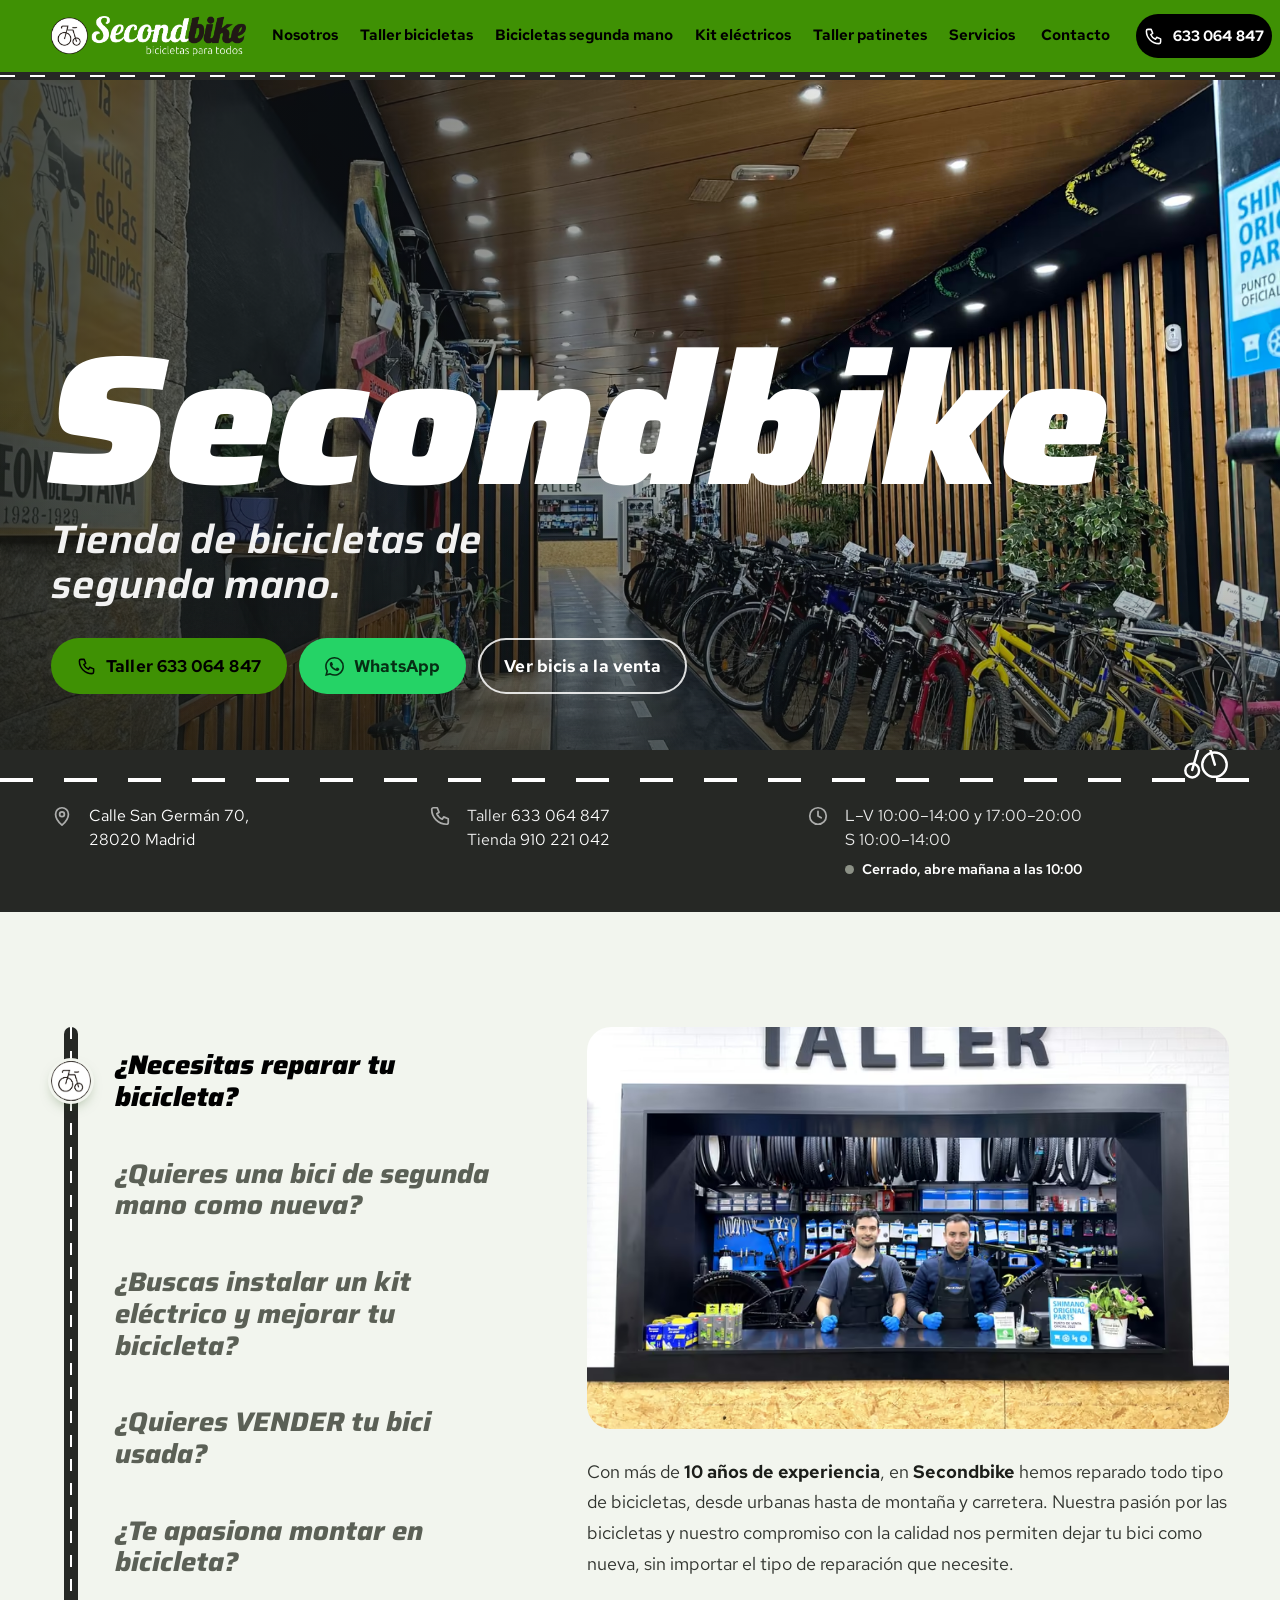
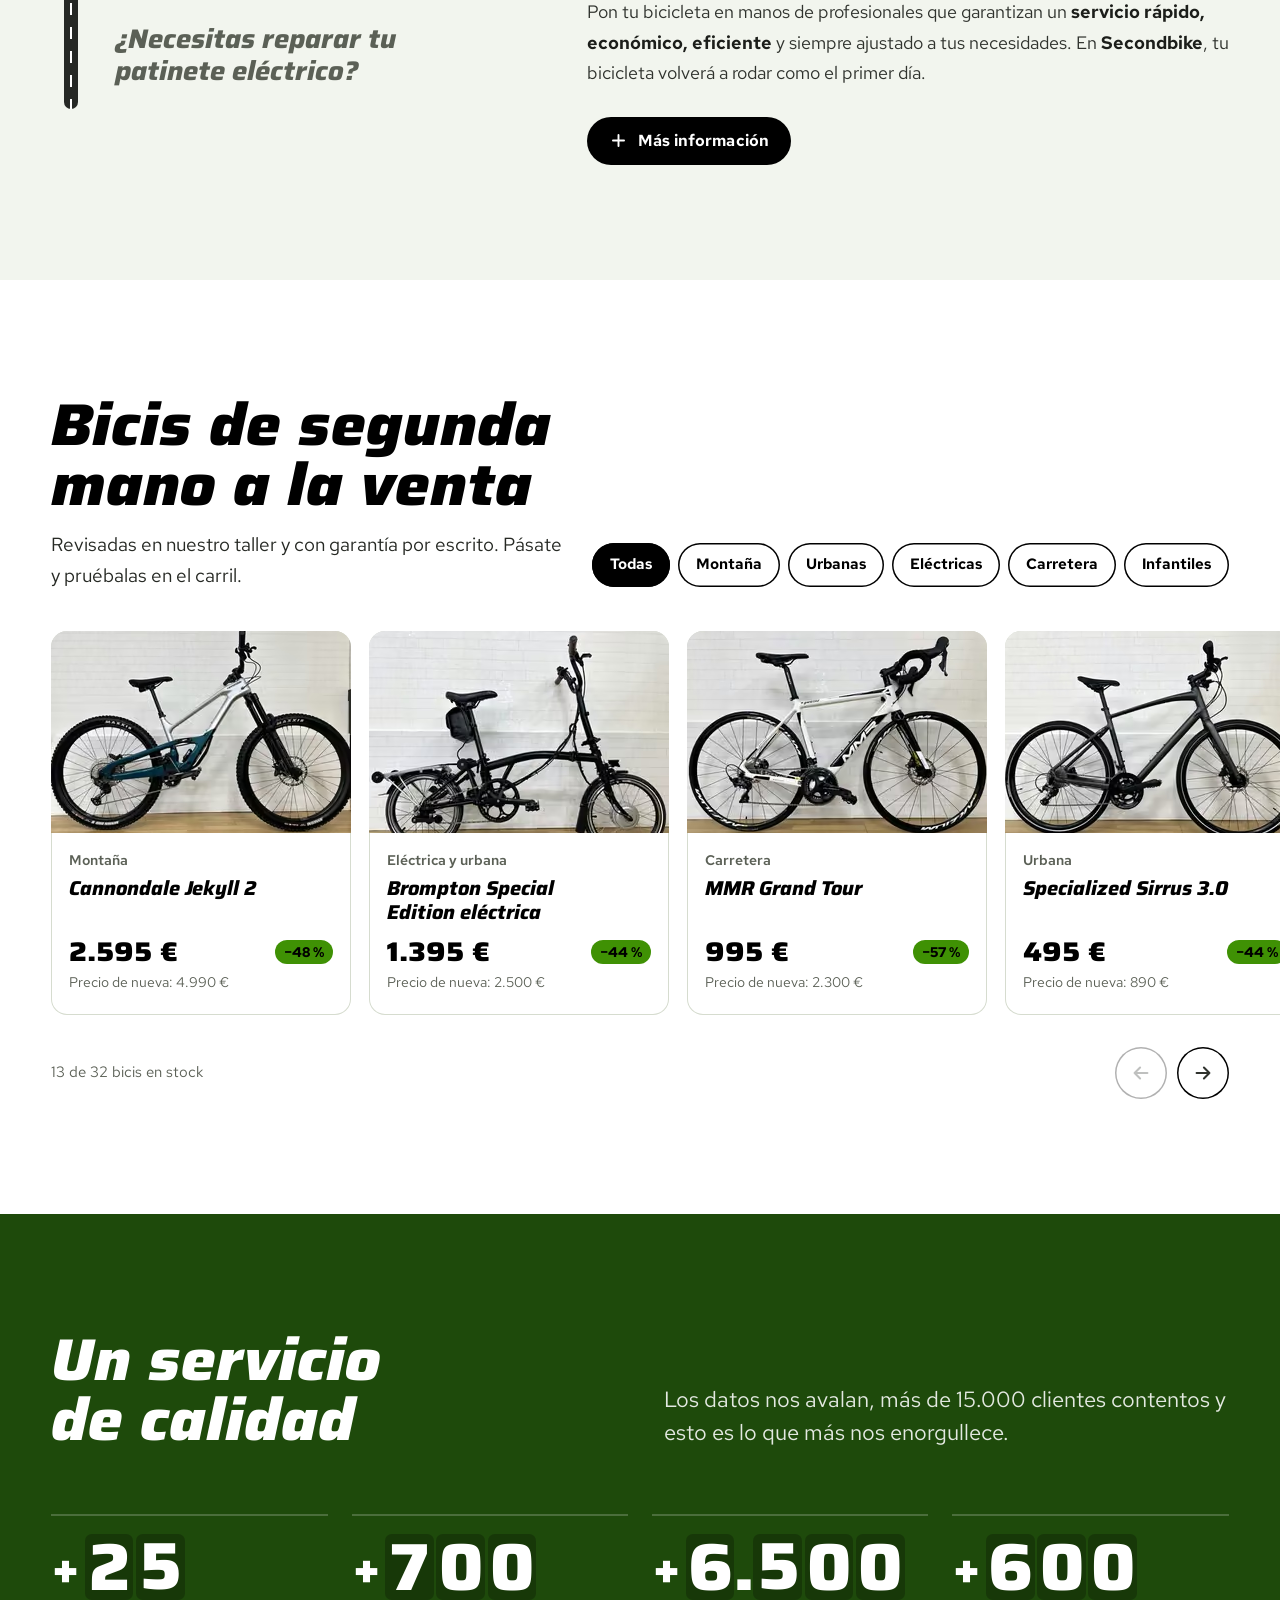
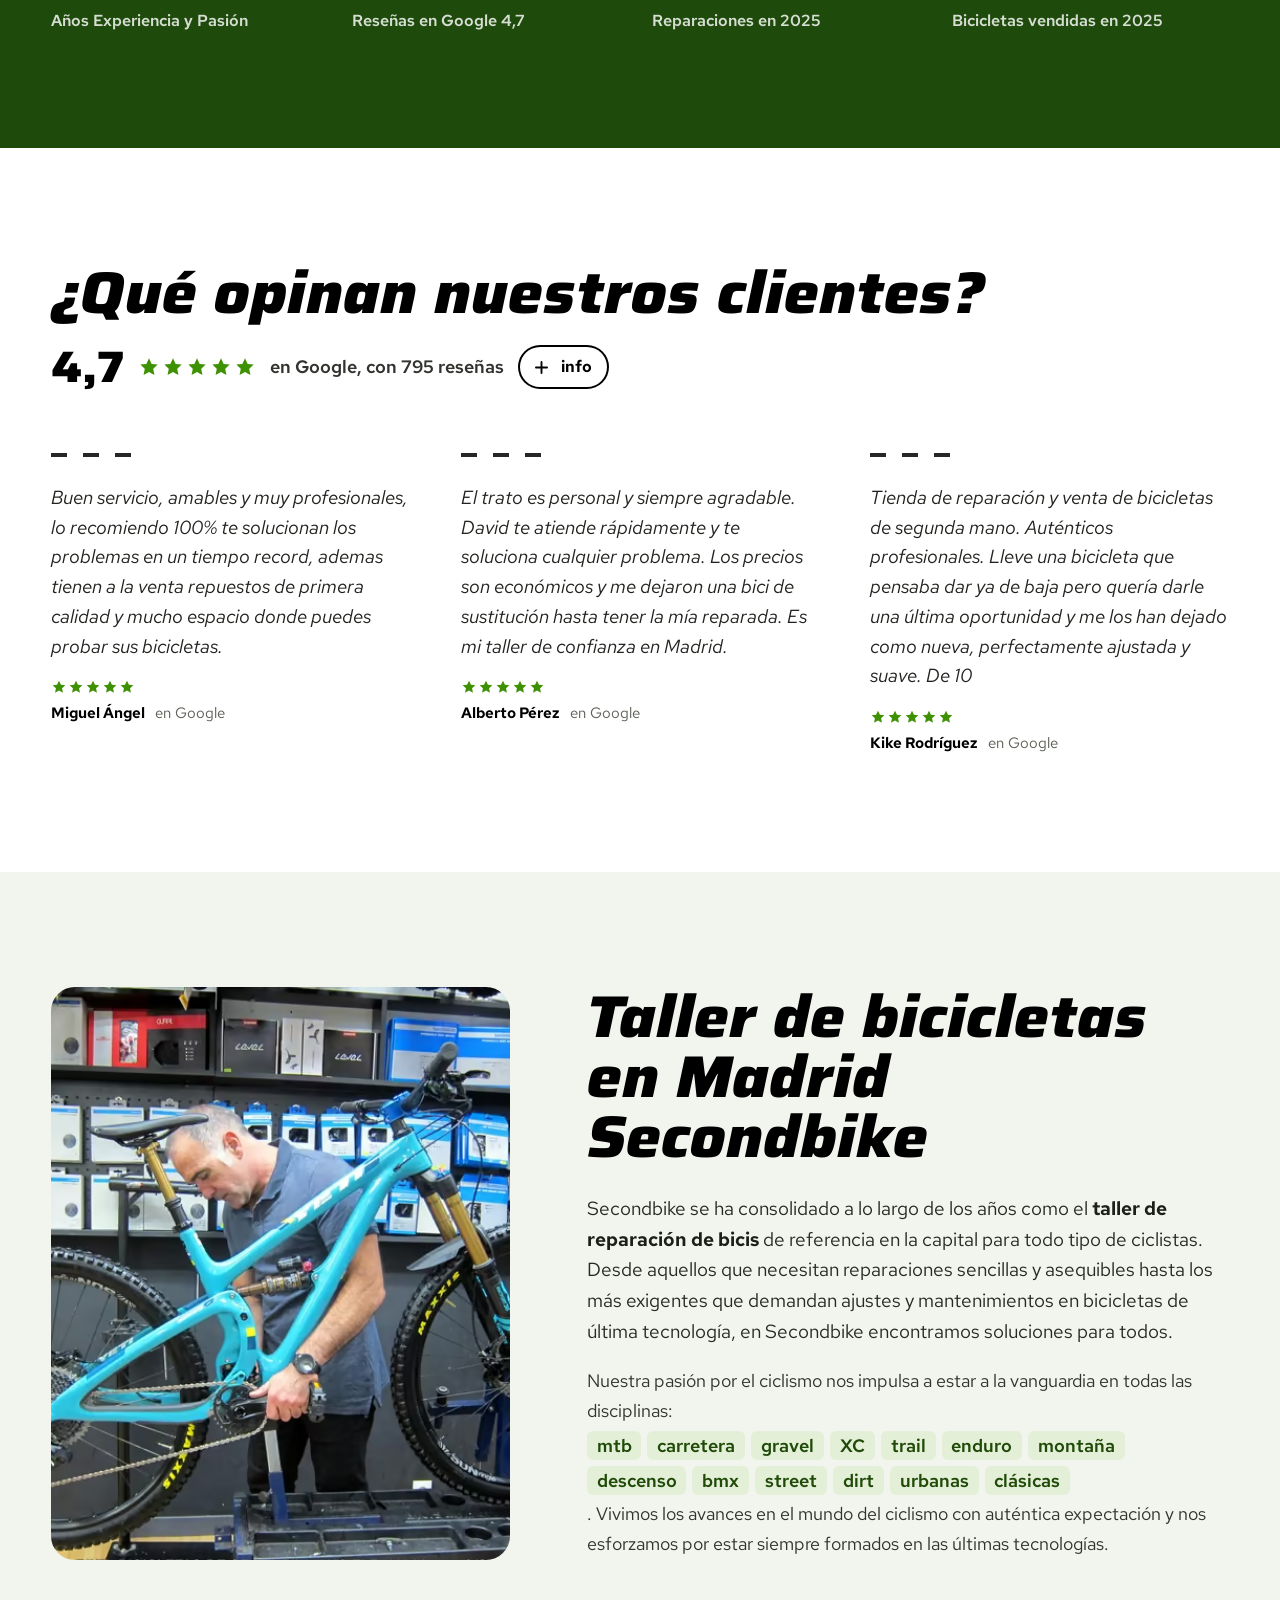
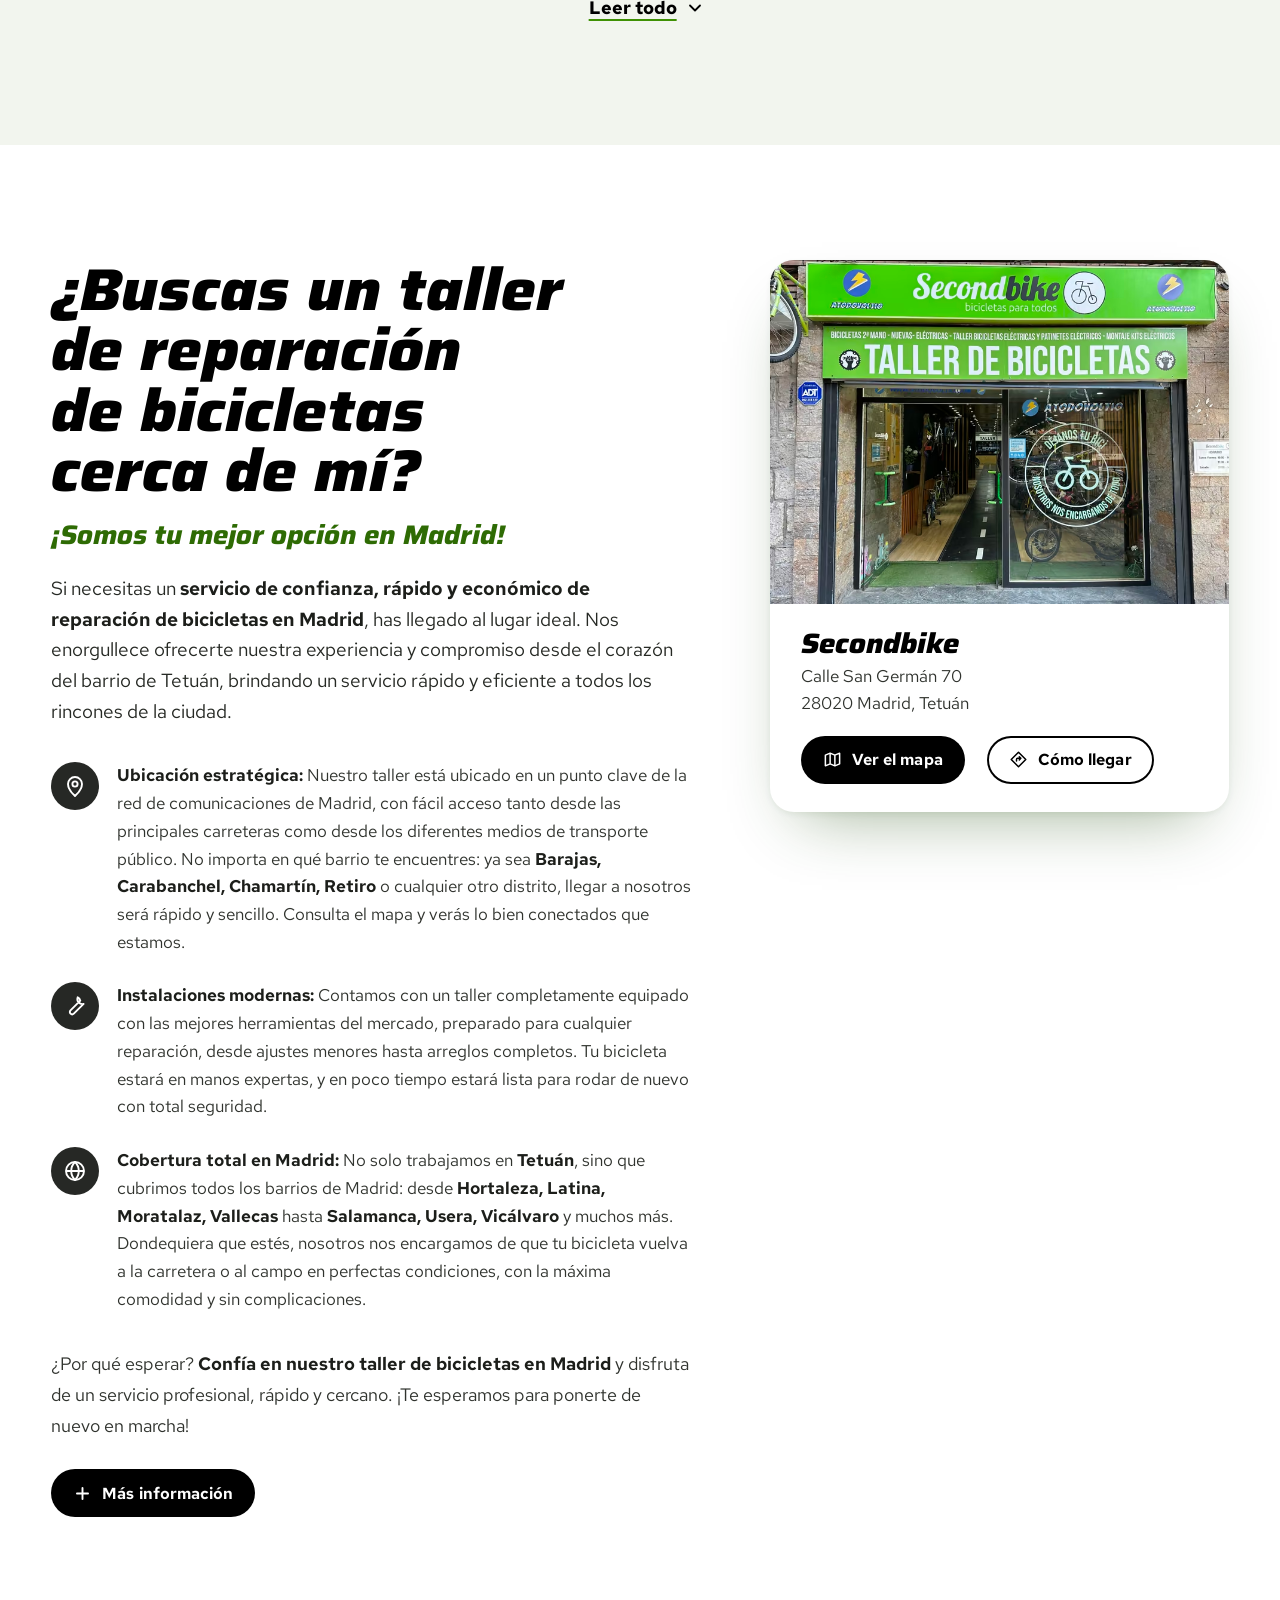
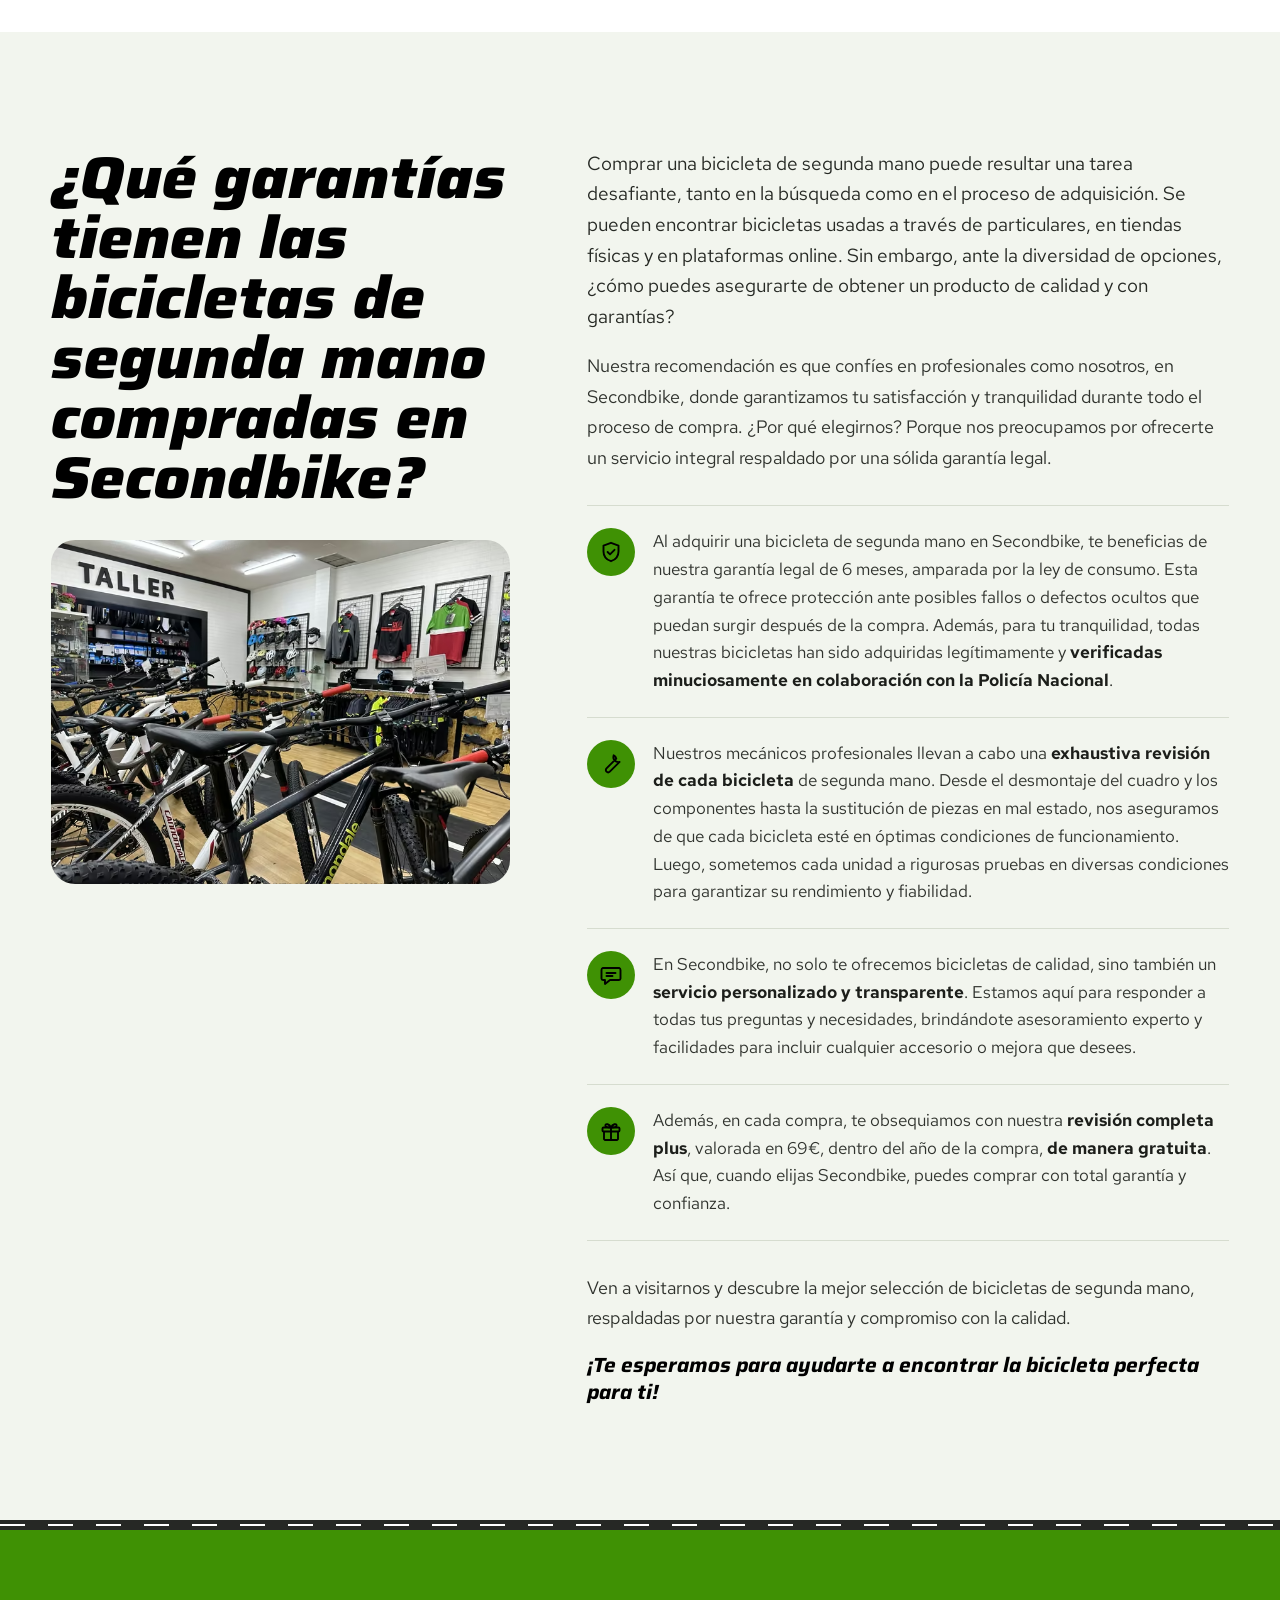
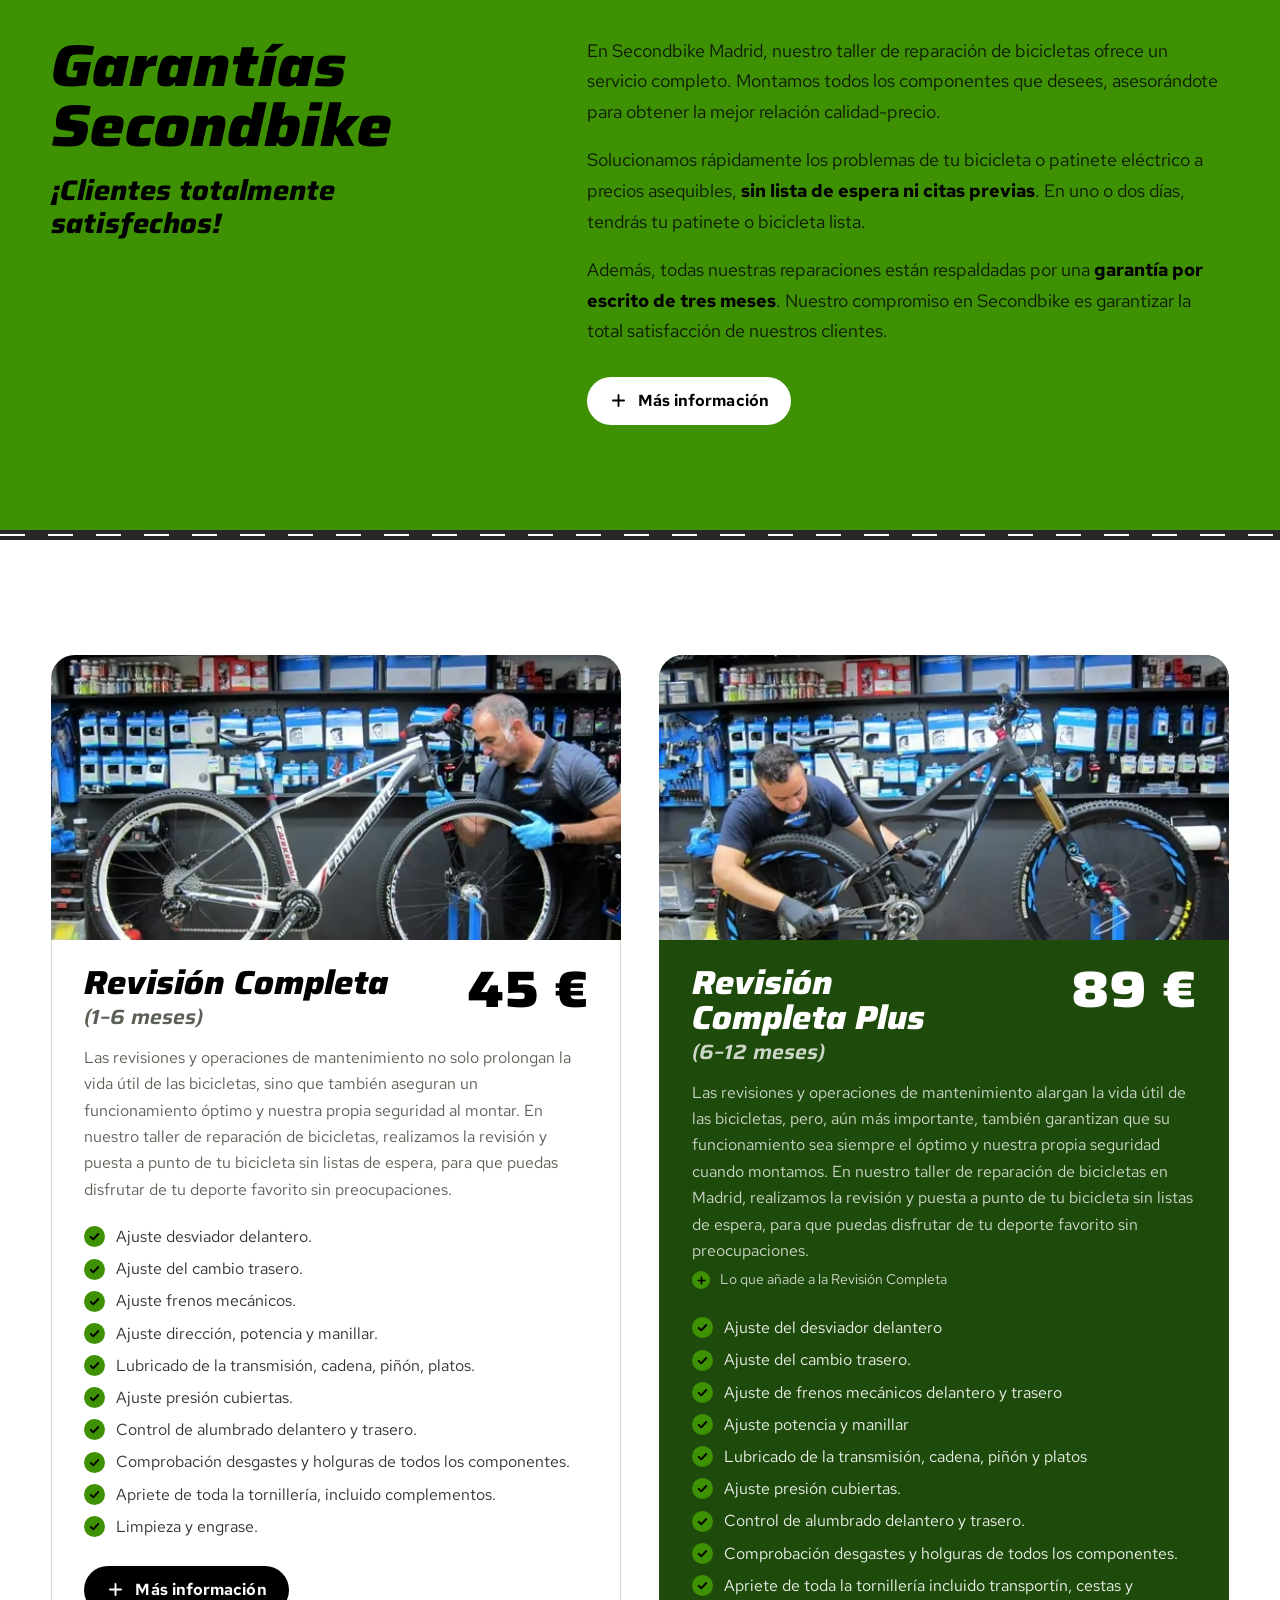
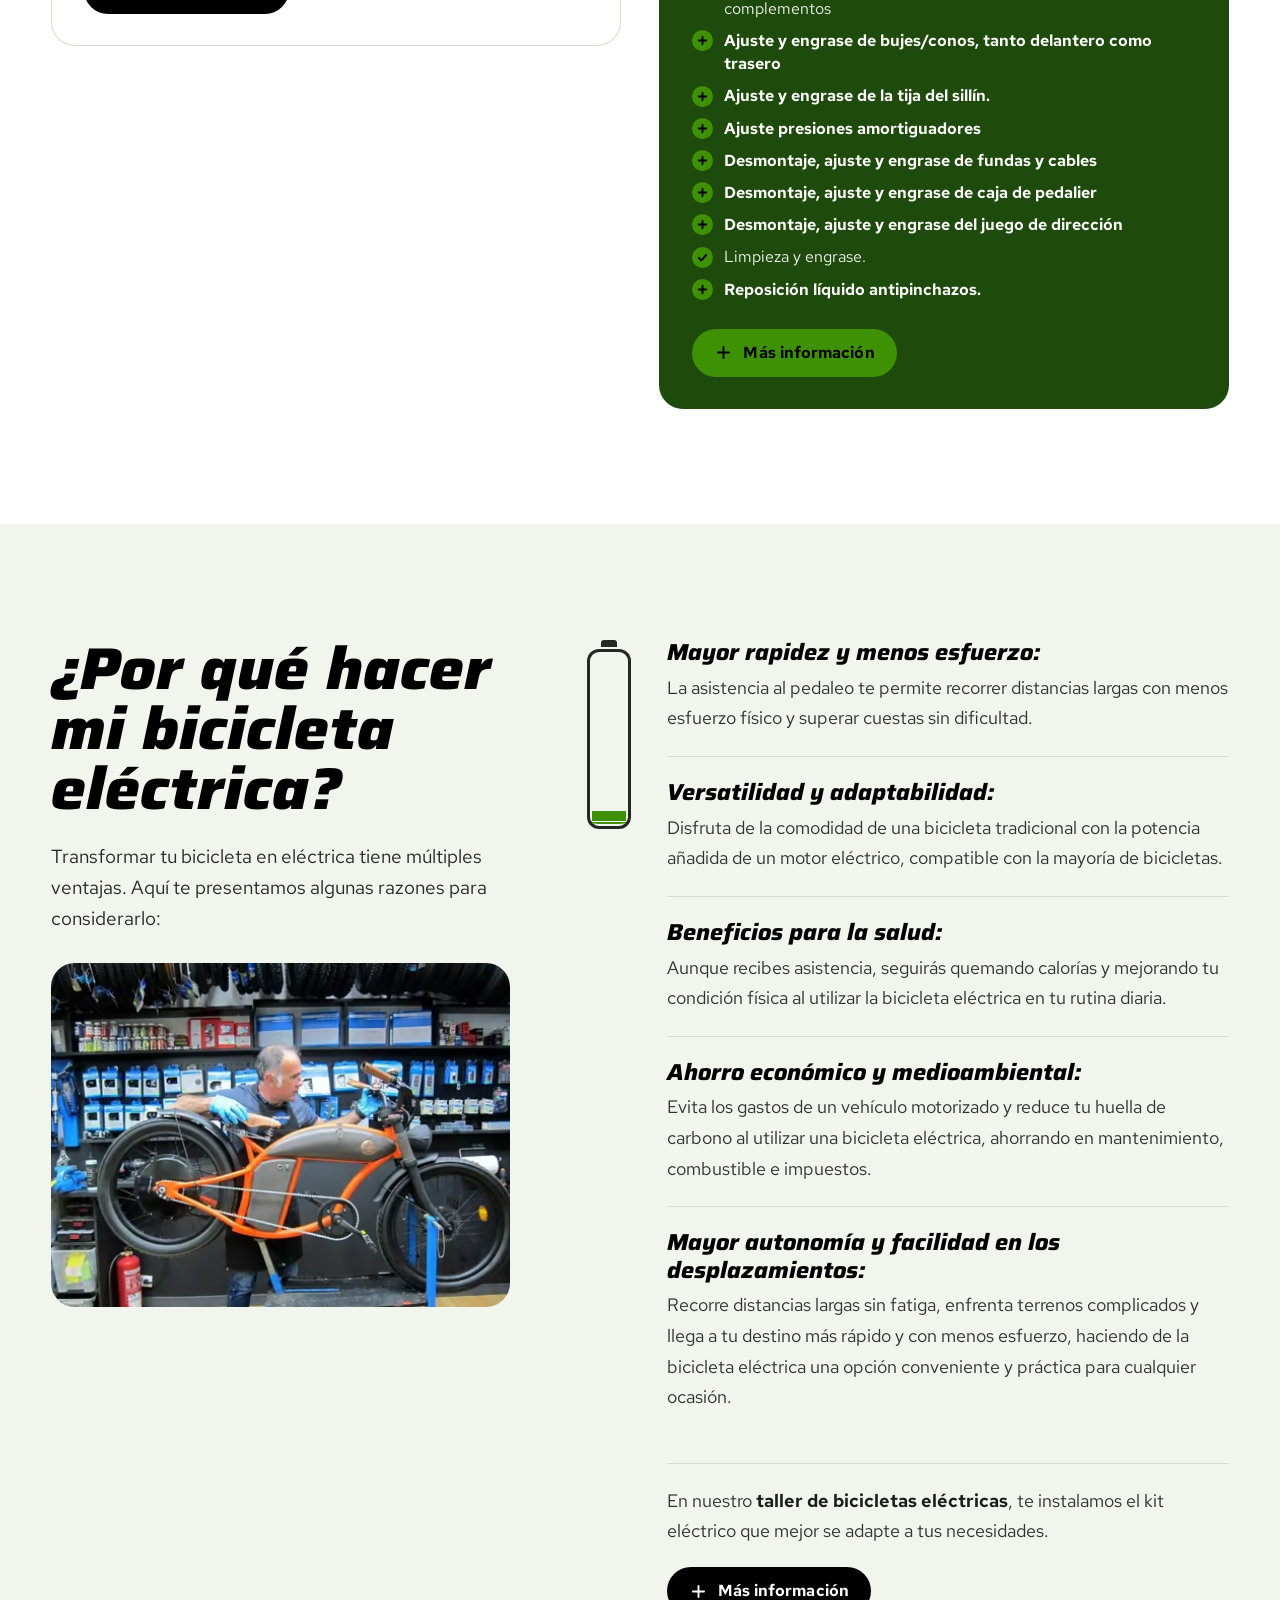
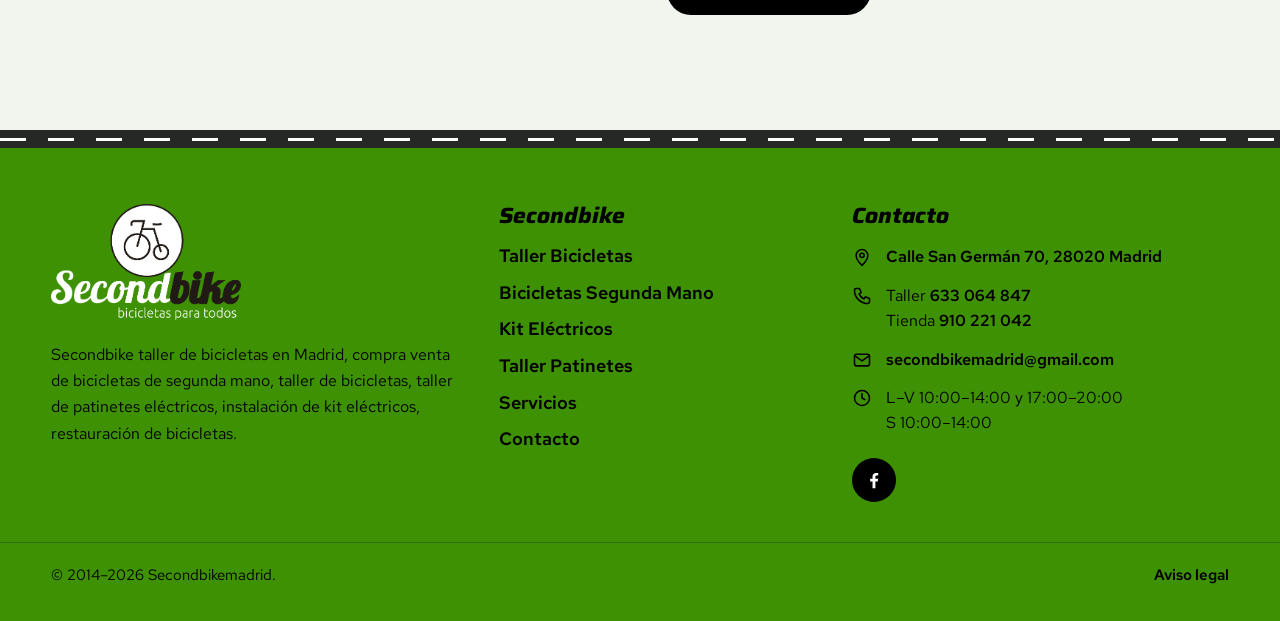
==== prototype/index.html @ d2ace30b "feat: prototipo de homepage — dirección "Carril" Remaquetación de la home de secondbikemadrid.com co" ====
<!DOCTYPE html>
<html lang="es">
<head>
<meta charset="UTF-8">
<script>document.documentElement.classList.add('js')</script>
<meta name="viewport" content="width=device-width, initial-scale=1">
<title>Secondbike | Taller y tienda de bicicletas de segunda mano en Madrid</title>
<meta name="description" content="Taller y tienda de bicicletas de segunda mano en Madrid. Taller de reparación y mantenimiento de bicis. 633 064 847. Calle San Germán 70, Madrid.">
<meta name="robots" content="noindex, nofollow">
<meta name="theme-color" content="#3F9104">
<meta property="og:type" content="website">
<meta property="og:locale" content="es_ES">
<meta property="og:title" content="Secondbike | Taller y tienda de bicicletas de segunda mano en Madrid">
<meta property="og:description" content="Taller y tienda de bicicletas de segunda mano en Madrid. Calle San Germán 70, Tetuán.">
<link rel="preload" href="assets/fonts/saira-italic.woff2" as="font" type="font/woff2" crossorigin>
<link rel="preload" href="assets/fonts/red-hat-text.woff2" as="font" type="font/woff2" crossorigin>
<link rel="preload" href="assets/img/hero-carril-tienda-1200.avif" as="image" type="image/avif" media="(min-width: 700px)">
<link rel="preload" href="assets/img/hero-carril-tienda-768.avif" as="image" type="image/avif" media="(max-width: 699px)">
<link rel="stylesheet" href="assets/css/global.css">
<link rel="stylesheet" href="assets/css/home.css">
<link rel="icon" href="data:image/svg+xml,<svg xmlns='http://www.w3.org/2000/svg' viewBox='0 0 32 32'><circle cx='16' cy='16' r='15' fill='%233F9104'/><circle cx='16' cy='16' r='12.2' fill='white'/><g fill='none' stroke='black' stroke-width='1.6' stroke-linecap='round' stroke-linejoin='round'><circle cx='12.6' cy='19.2' r='4.6'/><circle cx='21.2' cy='21.4' r='2.6'/><path d='M10.4 12.1 10.9 10.5H15.1L12.6 19.2M14.4 13.1H18.6L21.2 21.4M18.2 11.4c1-.3 2.1.2 3.2-.2'/></g></svg>">
<script type="application/ld+json">
{
  "@context": "https://schema.org",
  "@type": "BikeStore",
  "name": "Secondbike",
  "url": "https://www.secondbikemadrid.com/",
  "telephone": "+34633064847",
  "email": "secondbikemadrid@gmail.com",
  "address": {"@type": "PostalAddress", "streetAddress": "Calle San Germán 70", "postalCode": "28020", "addressLocality": "Madrid", "addressCountry": "ES"},
  "openingHoursSpecification": [
    {"@type": "OpeningHoursSpecification", "dayOfWeek": ["Monday","Tuesday","Wednesday","Thursday","Friday"], "opens": "10:00", "closes": "14:00"},
    {"@type": "OpeningHoursSpecification", "dayOfWeek": ["Monday","Tuesday","Wednesday","Thursday","Friday"], "opens": "17:00", "closes": "20:00"},
    {"@type": "OpeningHoursSpecification", "dayOfWeek": "Saturday", "opens": "10:00", "closes": "14:00"}
  ],
  "sameAs": ["https://www.facebook.com/secondbike.madrid.1/"]
}
</script>
</head>
<body>
<a class="salta" href="#principal">Saltar al contenido</a>

<svg hidden aria-hidden="true" focusable="false">
  <!-- La bici del logo de Secondbike, redibujada a trazo (mira a la izquierda, como en el logo) -->
  <symbol id="i-bici" viewBox="16 20 66 58"><g fill="none" stroke="currentColor" stroke-width="3.6" stroke-linecap="round" stroke-linejoin="round"><circle cx="36.7" cy="57.2" r="17.7"/><circle cx="69" cy="65.7" r="10"/><path d="M28.6 29.5 30.3 23.6H46.3L36.2 57.2M44.1 33.2H59.8L69 64.8M58 27.4c4-1.1 8 .5 12-.9"/></g></symbol>
  <symbol id="i-tel" viewBox="0 0 24 24"><path d="M5 3h4l2 5-2.5 1.5a11 11 0 0 0 6 6L16 13l5 2v4a2 2 0 0 1-2 2A16 16 0 0 1 3 5a2 2 0 0 1 2-2Z" fill="none" stroke="currentColor" stroke-width="1.9" stroke-linejoin="round" stroke-linecap="round"/></symbol>
  <symbol id="i-wa" viewBox="0 0 24 24"><path fill="currentColor" d="M17.472 14.382c-.297-.149-1.758-.867-2.03-.967-.273-.099-.471-.148-.67.15-.197.297-.767.966-.94 1.164-.173.199-.347.223-.644.075-.297-.15-1.255-.463-2.39-1.475-.883-.788-1.48-1.761-1.653-2.059-.173-.297-.018-.458.13-.606.134-.133.298-.347.446-.52.149-.174.198-.298.298-.497.099-.198.05-.371-.025-.52-.075-.149-.669-1.612-.916-2.207-.242-.579-.487-.5-.669-.51-.173-.008-.371-.01-.57-.01-.198 0-.52.074-.792.372-.272.297-1.04 1.016-1.04 2.479 0 1.462 1.065 2.875 1.213 3.074.149.198 2.096 3.2 5.077 4.487.709.306 1.262.489 1.694.625.712.227 1.36.195 1.871.118.571-.085 1.758-.719 2.006-1.413.248-.694.248-1.289.173-1.413-.074-.124-.272-.198-.57-.347m-5.421 7.403h-.004a9.87 9.87 0 0 1-5.031-1.378l-.361-.214-3.741.982.998-3.648-.235-.374a9.86 9.86 0 0 1-1.51-5.26c.001-5.45 4.436-9.884 9.888-9.884 2.64 0 5.122 1.03 6.988 2.898a9.825 9.825 0 0 1 2.893 6.994c-.003 5.45-4.437 9.884-9.885 9.884m8.413-18.297A11.815 11.815 0 0 0 12.05 0C5.495 0 .16 5.335.157 11.892c0 2.096.547 4.142 1.588 5.945L.057 24l6.305-1.654a11.882 11.882 0 0 0 5.683 1.448h.005c6.554 0 11.89-5.335 11.893-11.893a11.821 11.821 0 0 0-3.48-8.413Z"/></symbol>
  <symbol id="i-pin" viewBox="0 0 24 24"><path d="M12 22s7-6.2 7-12A7 7 0 0 0 5 10c0 5.8 7 12 7 12Z" fill="none" stroke="currentColor" stroke-width="1.9" stroke-linejoin="round"/><circle cx="12" cy="10" r="2.6" fill="none" stroke="currentColor" stroke-width="1.9"/></symbol>
  <symbol id="i-reloj" viewBox="0 0 24 24"><circle cx="12" cy="12" r="9" fill="none" stroke="currentColor" stroke-width="1.9"/><path d="M12 7v5l3.5 2" fill="none" stroke="currentColor" stroke-width="1.9" stroke-linecap="round" stroke-linejoin="round"/></symbol>
  <symbol id="i-mail" viewBox="0 0 24 24"><rect x="3" y="5" width="18" height="14" rx="2.5" fill="none" stroke="currentColor" stroke-width="1.9"/><path d="m3.5 7 8.5 6 8.5-6" fill="none" stroke="currentColor" stroke-width="1.9" stroke-linecap="round" stroke-linejoin="round"/></symbol>
  <symbol id="i-fb" viewBox="0 0 24 24"><path fill="currentColor" d="M13.5 21v-7.5h2.6l.4-3h-3V8.6c0-.9.3-1.5 1.5-1.5h1.6V4.4c-.3 0-1.2-.1-2.3-.1-2.3 0-3.9 1.4-3.9 4v2.2H7.8v3h2.6V21Z"/></symbol>
  <symbol id="i-menu" viewBox="0 0 24 24"><path d="M4 7h16M4 12h16M4 17h10" stroke="currentColor" stroke-width="2.2" stroke-linecap="round"/></symbol>
  <symbol id="i-cerrar" viewBox="0 0 24 24"><path d="m6 6 12 12M18 6 6 18" stroke="currentColor" stroke-width="2.2" stroke-linecap="round"/></symbol>
  <symbol id="i-chevron" viewBox="0 0 24 24"><path d="m6 9 6 6 6-6" fill="none" stroke="currentColor" stroke-width="2.2" stroke-linecap="round" stroke-linejoin="round"/></symbol>
  <symbol id="i-izq" viewBox="0 0 24 24"><path d="M19 12H5m6-6-6 6 6 6" fill="none" stroke="currentColor" stroke-width="2.2" stroke-linecap="round" stroke-linejoin="round"/></symbol>
  <symbol id="i-der" viewBox="0 0 24 24"><path d="M5 12h14m-6-6 6 6-6 6" fill="none" stroke="currentColor" stroke-width="2.2" stroke-linecap="round" stroke-linejoin="round"/></symbol>
  <symbol id="i-mas" viewBox="0 0 24 24"><path d="M12 5v14M5 12h14" stroke="currentColor" stroke-width="2.4" stroke-linecap="round"/></symbol>
  <symbol id="i-estrella" viewBox="0 0 24 24"><path fill="currentColor" d="m12 2.5 2.9 6.1 6.6.8-4.9 4.6 1.3 6.6L12 17.4l-5.9 3.2 1.3-6.6L2.5 9.4l6.6-.8Z"/></symbol>
  <symbol id="i-check" viewBox="0 0 24 24"><path d="m5 12.5 4.5 4.5L19 7.5" fill="none" stroke="currentColor" stroke-width="2.6" stroke-linecap="round" stroke-linejoin="round"/></symbol>
  <symbol id="i-ruta" viewBox="0 0 24 24"><path d="M12 2.8 21.2 12 12 21.2 2.8 12Z" fill="none" stroke="currentColor" stroke-width="1.9" stroke-linejoin="round"/><path d="M9.5 14v-2.2a1.3 1.3 0 0 1 1.3-1.3h4m-1.8-2 2 2-2 2" fill="none" stroke="currentColor" stroke-width="1.9" stroke-linecap="round" stroke-linejoin="round"/></symbol>
  <symbol id="i-mapa" viewBox="0 0 24 24"><path d="M3 6.5 9 4l6 2.5 6-2.5v13.5L15 20l-6-2.5-6 2.5Z" fill="none" stroke="currentColor" stroke-width="1.9" stroke-linejoin="round"/><path d="M9 4v13.5M15 6.5V20" stroke="currentColor" stroke-width="1.9"/></symbol>
  <symbol id="i-llave" viewBox="0 0 24 24"><path d="M14.7 3.3a5 5 0 0 0 5.9 6.6l-9.8 9.8a2.3 2.3 0 0 1-3.3-3.3l9.8-9.8a5 5 0 0 0-2.6-3.3Z" fill="none" stroke="currentColor" stroke-width="1.9" stroke-linejoin="round"/></symbol>
  <symbol id="i-mundo" viewBox="0 0 24 24"><circle cx="12" cy="12" r="9" fill="none" stroke="currentColor" stroke-width="1.9"/><path d="M3 12h18M12 3c2.6 2.6 3.8 5.6 3.8 9s-1.2 6.4-3.8 9c-2.6-2.6-3.8-5.6-3.8-9S9.4 5.6 12 3Z" fill="none" stroke="currentColor" stroke-width="1.9" stroke-linejoin="round"/></symbol>
  <symbol id="i-escudo" viewBox="0 0 24 24"><path d="M12 2.8 19.5 5.6v5.8c0 4.6-3.2 8.3-7.5 9.8-4.3-1.5-7.5-5.2-7.5-9.8V5.6Z" fill="none" stroke="currentColor" stroke-width="1.9" stroke-linejoin="round"/><path d="m8.6 12 2.4 2.4 4.5-4.6" fill="none" stroke="currentColor" stroke-width="1.9" stroke-linecap="round" stroke-linejoin="round"/></symbol>
  <symbol id="i-lupa" viewBox="0 0 24 24"><circle cx="11" cy="11" r="6.5" fill="none" stroke="currentColor" stroke-width="1.9"/><path d="m16 16 5 5" stroke="currentColor" stroke-width="1.9" stroke-linecap="round"/></symbol>
  <symbol id="i-chat" viewBox="0 0 24 24"><path d="M4 5h16a1.5 1.5 0 0 1 1.5 1.5v9A1.5 1.5 0 0 1 20 17h-9l-5 4v-4H4a1.5 1.5 0 0 1-1.5-1.5v-9A1.5 1.5 0 0 1 4 5Z" fill="none" stroke="currentColor" stroke-width="1.9" stroke-linejoin="round"/><path d="M7.5 10h9M7.5 13h6" stroke="currentColor" stroke-width="1.9" stroke-linecap="round"/></symbol>
  <symbol id="i-regalo" viewBox="0 0 24 24"><rect x="3.5" y="8.5" width="17" height="4" rx="1" fill="none" stroke="currentColor" stroke-width="1.9"/><path d="M5 12.5V20a1 1 0 0 0 1 1h12a1 1 0 0 0 1-1v-7.5M12 8.5V21M12 8.5c-1.6-3.6-5.6-4.4-5.6-1.8 0 1.5 2.4 1.8 5.6 1.8Zm0 0c1.6-3.6 5.6-4.4 5.6-1.8 0 1.5-2.4 1.8-5.6 1.8Z" fill="none" stroke="currentColor" stroke-width="1.9" stroke-linejoin="round"/></symbol>
</svg>

<!-- ============================ CABECERA ============================ -->
<header class="cab" id="inicio">
  <div class="env cab__fila">
    <a class="logo" href="#inicio" aria-label="Secondbike, bicicletas para todos. Inicio">
      <img src="assets/img/logo-secondbike-h.png" width="651" height="134" alt="" fetchpriority="high">
    </a>

    <nav class="nav" aria-label="Principal">
      <ul class="nav__lista">
        <li class="nav__inicio"><a href="#inicio" aria-current="page">Inicio</a></li>
        <li><a href="https://www.secondbikemadrid.com/nosotros-histotia-mecanicos-grantia-tienda-bicicletas-segunda-mano-madrid/">Nosotros</a></li>
        <li><a href="https://www.secondbikemadrid.com/taller-bicicletas-madrid/">Taller bicicletas</a></li>
        <li><a href="https://www.secondbikemadrid.com/bicicletas-segunda-mano-madrid/">Bicicletas segunda mano</a></li>
        <li><a href="https://www.secondbikemadrid.com/montaje-kit-electricos-madrid/">Kit eléctricos</a></li>
        <li><a href="https://www.secondbikemadrid.com/taller-patinetes-electricos-madrid/">Taller patinetes</a></li>
        <li class="nav__desp">
          <button type="button" class="nav__boton" aria-expanded="false" aria-controls="sub-servicios">Servicios <svg aria-hidden="true"><use href="#i-chevron"/></svg></button>
          <ul class="nav__sub" id="sub-servicios">
            <li><a href="https://www.secondbikemadrid.com/tienda-taller-bici-madrid/">Tienda</a></li>
            <li><a href="https://www.secondbikemadrid.com/vende-tu-bici/">Vende tu bici</a></li>
          </ul>
        </li>
        <li><a href="https://www.secondbikemadrid.com/contacto-direccion-horario-taller-madrid-tetuan/">Contacto</a></li>
      </ul>
    </nav>

    <div class="cab__acciones">
      <p class="estado" data-estado hidden><span class="estado__punto" aria-hidden="true"></span><span class="estado__texto"></span></p>
      <a class="boton boton--negro boton--cab" href="tel:+34633064847"><svg aria-hidden="true"><use href="#i-tel"/></svg><span><span class="solo-ancho">Taller </span>633 064 847</span></a>
      <button type="button" class="cab__menu" aria-expanded="false" aria-controls="menu-movil"><svg aria-hidden="true"><use href="#i-menu"/></svg><span>Menú</span></button>
    </div>
  </div>
  <!-- El carril: progreso de lectura -->
  <div class="carril-cab" aria-hidden="true"><svg class="carril-cab__bici"><use href="#i-bici"/></svg></div>
</header>

<!-- Menú en móvil y tableta -->
<div class="menu" id="menu-movil" hidden>
  <nav aria-label="Menú">
    <ul class="menu__lista">
      <li><a href="#inicio">Inicio</a></li>
      <li><a href="https://www.secondbikemadrid.com/nosotros-histotia-mecanicos-grantia-tienda-bicicletas-segunda-mano-madrid/">Nosotros</a></li>
      <li><a href="https://www.secondbikemadrid.com/taller-bicicletas-madrid/">Taller bicicletas</a></li>
      <li><a href="https://www.secondbikemadrid.com/bicicletas-segunda-mano-madrid/">Bicicletas segunda mano</a></li>
      <li><a href="https://www.secondbikemadrid.com/montaje-kit-electricos-madrid/">Kit eléctricos</a></li>
      <li><a href="https://www.secondbikemadrid.com/taller-patinetes-electricos-madrid/">Taller patinetes</a></li>
      <li><a href="https://www.secondbikemadrid.com/tienda-taller-bici-madrid/">Tienda</a></li>
      <li><a href="https://www.secondbikemadrid.com/vende-tu-bici/">Vende tu bici</a></li>
      <li><a href="https://www.secondbikemadrid.com/contacto-direccion-horario-taller-madrid-tetuan/">Contacto</a></li>
    </ul>
  </nav>
  <div class="menu__contacto">
    <a class="boton boton--negro" href="tel:+34633064847"><svg aria-hidden="true"><use href="#i-tel"/></svg><span>Taller 633 064 847</span></a>
    <a class="boton boton--blanco" href="tel:+34910221042"><svg aria-hidden="true"><use href="#i-tel"/></svg><span>Tienda 910 221 042</span></a>
    <p>Calle San Germán 70, 28020 Madrid<br>L–V 10:00–14:00 y 17:00–20:00<br>S 10:00–14:00</p>
  </div>
</div>

<main id="principal">

<!-- ============================ HERO ============================ -->
<section class="hero" aria-labelledby="hero-titulo">
  <figure class="hero__foto">
    <picture>
      <source type="image/avif" sizes="100vw" srcset="assets/img/hero-carril-tienda-480.avif 480w, assets/img/hero-carril-tienda-768.avif 768w, assets/img/hero-carril-tienda-1200.avif 1200w, assets/img/hero-carril-tienda-1800.avif 1800w">
      <img src="assets/img/hero-carril-tienda-1200.webp" sizes="100vw" srcset="assets/img/hero-carril-tienda-480.webp 480w, assets/img/hero-carril-tienda-768.webp 768w, assets/img/hero-carril-tienda-1200.webp 1200w, assets/img/hero-carril-tienda-1800.webp 1800w" width="1800" height="1350" fetchpriority="high" decoding="async" alt="El carril bici pintado que recorre la tienda de Secondbike, con bicicletas de segunda mano aparcadas a un lado">
    </picture>
  </figure>

  <div class="env hero__cuerpo">
    <h1 class="hero__titulo" id="hero-titulo">
      <span class="hero__marca">Secondbike</span>
      <span class="hero__sub">Tienda de bicicletas de segunda mano.</span>
    </h1>
    <div class="hero__botones">
      <a class="boton boton--verde boton--grande" href="tel:+34633064847"><svg aria-hidden="true"><use href="#i-tel"/></svg><span>Taller 633 064 847</span></a>
      <a class="boton boton--wa boton--grande" href="https://wa.me/34633064847" target="_blank" rel="noopener"><svg aria-hidden="true"><use href="#i-wa"/></svg><span>WhatsApp</span></a>
      <a class="boton boton--claro boton--grande" href="#bicis"><span>Ver bicis<span class="oculta-m"> a la venta</span></span></a>
    </div>
  </div>

  <!-- Sus tres datos de siempre, sobre el carril -->
  <div class="hero__carril">
    <div class="carril-raya" aria-hidden="true"><svg class="carril-raya__bici"><use href="#i-bici"/></svg></div>
    <ul class="env datos">
      <li class="dato">
        <svg class="dato__icono" aria-hidden="true"><use href="#i-pin"/></svg>
        <a class="dato__texto" href="https://maps.google.com/?q=Calle+San+Germ%C3%A1n+70,+28020+Madrid" target="_blank" rel="noopener">Calle San Germán 70,<br>28020 Madrid</a>
      </li>
      <li class="dato">
        <svg class="dato__icono" aria-hidden="true"><use href="#i-tel"/></svg>
        <span class="dato__texto">Taller <a href="tel:+34633064847">633 064 847</a><br>Tienda <a href="tel:+34910221042">910 221 042</a></span>
      </li>
      <li class="dato">
        <svg class="dato__icono" aria-hidden="true"><use href="#i-reloj"/></svg>
        <span class="dato__texto">L–V 10:00–14:00 y 17:00–20:00<br>S 10:00–14:00</span>
        <span class="estado estado--dato" data-estado hidden><span class="estado__punto" aria-hidden="true"></span><span class="estado__texto"></span></span>
      </li>
    </ul>
  </div>
</section>

<!-- ============================ SEIS PREGUNTAS ============================ -->
<section class="sec sec--tinte" id="servicios" aria-label="Servicios de Secondbike">
  <div class="env selector" data-selector>
    <div class="selector__carril" aria-hidden="true"><img class="selector__rueda" src="assets/img/logo-rueda.png" width="198" height="198" alt=""></div>

    <h2 class="selector__pregunta"><button type="button" id="p-taller" aria-expanded="true" aria-controls="r-taller">¿Necesitas reparar tu bicicleta?<svg aria-hidden="true"><use href="#i-chevron"/></svg></button></h2>
    <div class="selector__panel" id="r-taller" role="region" aria-labelledby="p-taller">
      <figure class="selector__foto cortina">
        <picture>
          <source type="image/avif" sizes="(min-width:1000px) 52vw, 100vw" srcset="assets/img/taller-mostrador-480.avif 480w, assets/img/taller-mostrador-768.avif 768w, assets/img/taller-mostrador-1200.avif 1200w">
          <img src="assets/img/taller-mostrador-768.webp" sizes="(min-width:1000px) 52vw, 100vw" srcset="assets/img/taller-mostrador-480.webp 480w, assets/img/taller-mostrador-768.webp 768w, assets/img/taller-mostrador-1200.webp 1200w" width="1200" height="905" loading="lazy" decoding="async" alt="Dos mecánicos de Secondbike en el mostrador del taller, bajo el rótulo TALLER">
        </picture>
      </figure>
      <div class="selector__texto">
        <p>Con más de <strong>10 años de experiencia</strong>, en <strong>Secondbike</strong> hemos reparado todo tipo de bicicletas, desde urbanas hasta de montaña y carretera. Nuestra pasión por las bicicletas y nuestro compromiso con la calidad nos permiten dejar tu bici como nueva, sin importar el tipo de reparación que necesite.</p>
        <p>Pon tu bicicleta en manos de profesionales que garantizan un <strong>servicio rápido, económico, eficiente</strong> y siempre ajustado a tus necesidades. En <strong>Secondbike</strong>, tu bicicleta volverá a rodar como el primer día.</p>
        <a class="boton boton--negro" href="https://www.secondbikemadrid.com/taller-bicicletas-madrid/"><svg aria-hidden="true"><use href="#i-mas"/></svg><span>Más información</span></a>
      </div>
    </div>

    <h2 class="selector__pregunta"><button type="button" id="p-segunda" aria-expanded="false" aria-controls="r-segunda">¿Quieres una bici de segunda mano como nueva?<svg aria-hidden="true"><use href="#i-chevron"/></svg></button></h2>
    <div class="selector__panel" id="r-segunda" role="region" aria-labelledby="p-segunda" hidden>
      <figure class="selector__foto cortina">
        <picture>
          <source type="image/avif" sizes="(min-width:1000px) 52vw, 100vw" srcset="assets/img/tienda-bicis-carril-480.avif 480w, assets/img/tienda-bicis-carril-768.avif 768w, assets/img/tienda-bicis-carril-1200.avif 1200w">
          <img src="assets/img/tienda-bicis-carril-768.webp" sizes="(min-width:1000px) 52vw, 100vw" srcset="assets/img/tienda-bicis-carril-480.webp 480w, assets/img/tienda-bicis-carril-768.webp 768w, assets/img/tienda-bicis-carril-1200.webp 1200w" width="1200" height="612" loading="lazy" decoding="async" alt="Bicicletas de segunda mano expuestas sobre una isla de madera rodeada por el carril bici de la tienda">
        </picture>
      </figure>
      <div class="selector__texto">
        <p>En nuestra tienda, te ofrecemos una amplia selección de <strong>bicicletas de segunda mano</strong>, completamente revisadas y reacondicionadas por expertos. Cada bicicleta pasa por un riguroso control de calidad y cuenta con <strong>garantía por escrito</strong>, para que puedas rodar con total confianza.</p>
        <p class="destacado">¡Acércate y pruébalas en nuestro carril bici!</p>
        <p>Descubre por ti mismo la calidad y el rendimiento de nuestras bicis.</p>
        <div class="fila-botones">
          <a class="boton boton--negro" href="https://www.secondbikemadrid.com/bicicletas-segunda-mano-madrid/"><svg aria-hidden="true"><use href="#i-mas"/></svg><span>Más información</span></a>
          <a class="enlace" href="#bicis">Ver bicis a la venta</a>
        </div>
      </div>
    </div>

    <h2 class="selector__pregunta"><button type="button" id="p-kit" aria-expanded="false" aria-controls="r-kit">¿Buscas instalar un kit eléctrico y mejorar tu bicicleta?<svg aria-hidden="true"><use href="#i-chevron"/></svg></button></h2>
    <div class="selector__panel" id="r-kit" role="region" aria-labelledby="p-kit" hidden>
      <figure class="selector__foto cortina">
        <picture>
          <source type="image/avif" sizes="(min-width:1000px) 52vw, 100vw" srcset="assets/img/kit-electrico-ciclotek-480.avif 480w, assets/img/kit-electrico-ciclotek-550.avif 550w">
          <img src="assets/img/kit-electrico-ciclotek-550.webp" sizes="(min-width:1000px) 52vw, 100vw" srcset="assets/img/kit-electrico-ciclotek-480.webp 480w, assets/img/kit-electrico-ciclotek-550.webp 550w" width="550" height="387" loading="lazy" decoding="async" alt="Bicicleta de montaña verde en el soporte del taller con un kit eléctrico Ciclotek recién montado">
        </picture>
      </figure>
      <div class="selector__texto">
        <p>En nuestro taller especializado, somos expertos en la <strong>instalación de kits eléctricos</strong> para bicicletas. Te asesoramos en la elección del kit perfecto según tus necesidades y nos encargamos de todo el proceso de instalación, para que puedas disfrutar de una bici más potente y eficiente.</p>
        <p class="destacado">¡Aprovecha al máximo tu bicicleta y conviértela en eléctrica hoy mismo!</p>
        <a class="boton boton--negro" href="https://www.secondbikemadrid.com/montaje-kit-electricos-madrid/"><svg aria-hidden="true"><use href="#i-mas"/></svg><span>Más información</span></a>
      </div>
    </div>

    <h2 class="selector__pregunta"><button type="button" id="p-vender" aria-expanded="false" aria-controls="r-vender">¿Quieres VENDER tu bici usada?<svg aria-hidden="true"><use href="#i-chevron"/></svg></button></h2>
    <div class="selector__panel" id="r-vender" role="region" aria-labelledby="p-vender" hidden>
      <figure class="selector__foto cortina">
        <picture>
          <source type="image/avif" sizes="(min-width:1000px) 52vw, 100vw" srcset="assets/img/mostrador-secondbike-480.avif 480w, assets/img/mostrador-secondbike-768.avif 768w, assets/img/mostrador-secondbike-1200.avif 1200w">
          <img src="assets/img/mostrador-secondbike-768.webp" sizes="(min-width:1000px) 52vw, 100vw" srcset="assets/img/mostrador-secondbike-480.webp 480w, assets/img/mostrador-secondbike-768.webp 768w, assets/img/mostrador-secondbike-1200.webp 1200w" width="1200" height="900" loading="lazy" decoding="async" alt="Mostrador de madera y negro de la tienda Secondbike, con recambios en la pared">
        </picture>
      </figure>
      <div class="selector__texto">
        <p>En Secondbike, comprendemos lo importante que es para ti recibir un trato justo y seguro al vender tu bicicleta usada. Por ello, nos comprometemos a proporcionarte una experiencia sin complicaciones y totalmente transparente.</p>
        <p class="destacado">¡Pásate por nuestra tienda para valorar tu bici!</p>
        <a class="boton boton--negro" href="https://www.secondbikemadrid.com/vende-tu-bici/"><svg aria-hidden="true"><use href="#i-mas"/></svg><span>Más información</span></a>
      </div>
    </div>

    <h2 class="selector__pregunta"><button type="button" id="p-pasion" aria-expanded="false" aria-controls="r-pasion">¿Te apasiona montar en bicicleta?<svg aria-hidden="true"><use href="#i-chevron"/></svg></button></h2>
    <div class="selector__panel" id="r-pasion" role="region" aria-labelledby="p-pasion" hidden>
      <figure class="selector__foto cortina">
        <picture>
          <source type="image/avif" sizes="(min-width:1000px) 52vw, 100vw" srcset="assets/img/tienda-madera-carril-480.avif 480w, assets/img/tienda-madera-carril-768.avif 768w, assets/img/tienda-madera-carril-1200.avif 1200w">
          <img src="assets/img/tienda-madera-carril-768.webp" sizes="(min-width:1000px) 52vw, 100vw" srcset="assets/img/tienda-madera-carril-480.webp 480w, assets/img/tienda-madera-carril-768.webp 768w, assets/img/tienda-madera-carril-1200.webp 1200w" width="1200" height="900" loading="lazy" decoding="async" alt="Interior de Secondbike: pared de listones de madera, recambios y el carril bici hasta la puerta">
        </picture>
      </figure>
      <div class="selector__texto">
        <p>Queremos que nuestra tienda sea algo más que un taller y tienda de bicicletas de segunda mano, queremos que sea un lugar donde puedas compartir tu pasión por el mundo de la bicicleta.</p>
        <p class="destacado">¡Ven a conocernos, te esperamos!</p>
        <a class="boton boton--negro" href="https://www.secondbikemadrid.com/tienda-taller-bici-madrid/"><svg aria-hidden="true"><use href="#i-mas"/></svg><span>Más información</span></a>
      </div>
    </div>

    <h2 class="selector__pregunta"><button type="button" id="p-patinete" aria-expanded="false" aria-controls="r-patinete">¿Necesitas reparar tu patinete eléctrico?<svg aria-hidden="true"><use href="#i-chevron"/></svg></button></h2>
    <div class="selector__panel" id="r-patinete" role="region" aria-labelledby="p-patinete" hidden>
      <figure class="selector__foto cortina">
        <picture>
          <source type="image/avif" sizes="(min-width:1000px) 52vw, 100vw" srcset="assets/img/taller-patinetes-480.avif 480w, assets/img/taller-patinetes-768.avif 768w, assets/img/taller-patinetes-1200.avif 1200w">
          <img src="assets/img/taller-patinetes-768.webp" sizes="(min-width:1000px) 52vw, 100vw" srcset="assets/img/taller-patinetes-480.webp 480w, assets/img/taller-patinetes-768.webp 768w, assets/img/taller-patinetes-1200.webp 1200w" width="1200" height="800" loading="lazy" decoding="async" alt="Rincón de A Todo Voltio dentro de la tienda, con un patinete eléctrico y estanterías de recambios">
        </picture>
      </figure>
      <div class="selector__texto">
        <p>Dentro de nuestra tienda de bicicletas Secondbike se encuentra <strong>«A Todo Voltio»</strong>, un taller especializado en la reparación de patinetes eléctricos.</p>
        <p class="destacado">¡Ven a visitarnos, estamos encantados de recibirte!</p>
        <a class="boton boton--negro" href="https://atodovoltio.com/" target="_blank" rel="noopener"><svg aria-hidden="true"><use href="#i-mas"/></svg><span>Más información</span></a>
      </div>
    </div>
  </div>
</section>

<!-- ============================ BICIS A LA VENTA (propuesta) ============================ -->
<section class="sec stock" id="bicis" aria-labelledby="bicis-titulo">
  <div class="env stock__cabeza">
    <div>
      <h2 class="titulo" id="bicis-titulo">Bicis de segunda mano a la venta</h2>
      <p class="entradilla">Revisadas en nuestro taller y con garantía por escrito. Pásate y pruébalas en el carril.</p>
    </div>
    <div class="filtros" role="group" aria-label="Filtrar por tipo">
      <button type="button" class="filtro" aria-pressed="true" data-filtro="todas">Todas</button>
      <button type="button" class="filtro" aria-pressed="false" data-filtro="montana">Montaña</button>
      <button type="button" class="filtro" aria-pressed="false" data-filtro="urbana">Urbanas</button>
      <button type="button" class="filtro" aria-pressed="false" data-filtro="electrica">Eléctricas</button>
      <button type="button" class="filtro" aria-pressed="false" data-filtro="carretera">Carretera</button>
      <button type="button" class="filtro" aria-pressed="false" data-filtro="infantil">Infantiles</button>
    </div>
  </div>

  <div class="stock__pista" data-pista tabindex="0" aria-label="Bicis a la venta, desplazable">
    <ul class="stock__lista" data-lista>
      <li class="bici" data-tipo="montana">
        <a href="https://www.secondbikemadrid.com/producto/cannondale-jekyll-2/">
          <figure class="bici__foto"><picture><source type="image/avif" srcset="assets/img/bici-22527-300.avif 300w, assets/img/bici-22527-450.avif 450w" sizes="(min-width:700px) 300px, 72vw"><img src="assets/img/bici-22527-450.webp" srcset="assets/img/bici-22527-300.webp 300w, assets/img/bici-22527-450.webp 450w" sizes="(min-width:700px) 300px, 72vw" width="450" height="310" loading="lazy" decoding="async" alt=""></picture></figure>
          <span class="bici__tipo">Montaña</span>
          <h3 class="bici__nombre">Cannondale Jekyll 2</h3>
          <p class="bici__precio"><span class="bici__ahora">2.595 €</span> <span class="bici__ahorro" aria-label="48 % menos que nueva">−48 %</span></p>
          <p class="bici__nueva">Precio de nueva: 4.990 €</p>
        </a>
      </li>
      <li class="bici" data-tipo="electrica urbana">
        <a href="https://www.secondbikemadrid.com/producto/brompton-special-edition-electrica/">
          <figure class="bici__foto"><picture><source type="image/avif" srcset="assets/img/bici-22551-300.avif 300w, assets/img/bici-22551-450.avif 450w" sizes="(min-width:700px) 300px, 72vw"><img src="assets/img/bici-22551-450.webp" srcset="assets/img/bici-22551-300.webp 300w, assets/img/bici-22551-450.webp 450w" sizes="(min-width:700px) 300px, 72vw" width="450" height="304" loading="lazy" decoding="async" alt=""></picture></figure>
          <span class="bici__tipo">Eléctrica y urbana</span>
          <h3 class="bici__nombre">Brompton Special Edition eléctrica</h3>
          <p class="bici__precio"><span class="bici__ahora">1.395 €</span> <span class="bici__ahorro" aria-label="44 % menos que nueva">−44 %</span></p>
          <p class="bici__nueva">Precio de nueva: 2.500 €</p>
        </a>
      </li>
      <li class="bici" data-tipo="carretera">
        <a href="https://www.secondbikemadrid.com/producto/mmr-grand-tour/">
          <figure class="bici__foto"><picture><source type="image/avif" srcset="assets/img/bici-22570-300.avif 300w, assets/img/bici-22570-450.avif 450w" sizes="(min-width:700px) 300px, 72vw"><img src="assets/img/bici-22570-450.webp" srcset="assets/img/bici-22570-300.webp 300w, assets/img/bici-22570-450.webp 450w" sizes="(min-width:700px) 300px, 72vw" width="450" height="304" loading="lazy" decoding="async" alt=""></picture></figure>
          <span class="bici__tipo">Carretera</span>
          <h3 class="bici__nombre">MMR Grand Tour</h3>
          <p class="bici__precio"><span class="bici__ahora">995 €</span> <span class="bici__ahorro" aria-label="57 % menos que nueva">−57 %</span></p>
          <p class="bici__nueva">Precio de nueva: 2.300 €</p>
        </a>
      </li>
      <li class="bici" data-tipo="urbana">
        <a href="https://www.secondbikemadrid.com/producto/specialized-sirrus-3-0/">
          <figure class="bici__foto"><picture><source type="image/avif" srcset="assets/img/bici-22543-300.avif 300w, assets/img/bici-22543-450.avif 450w" sizes="(min-width:700px) 300px, 72vw"><img src="assets/img/bici-22543-450.webp" srcset="assets/img/bici-22543-300.webp 300w, assets/img/bici-22543-450.webp 450w" sizes="(min-width:700px) 300px, 72vw" width="450" height="304" loading="lazy" decoding="async" alt=""></picture></figure>
          <span class="bici__tipo">Urbana</span>
          <h3 class="bici__nombre">Specialized Sirrus 3.0</h3>
          <p class="bici__precio"><span class="bici__ahora">495 €</span> <span class="bici__ahorro" aria-label="44 % menos que nueva">−44 %</span></p>
          <p class="bici__nueva">Precio de nueva: 890 €</p>
        </a>
      </li>
      <li class="bici" data-tipo="infantil">
        <a href="https://www.secondbikemadrid.com/producto/orbea-mx-24-rueda-24/">
          <figure class="bici__foto"><picture><source type="image/avif" srcset="assets/img/bici-22602-300.avif 300w, assets/img/bici-22602-450.avif 450w" sizes="(min-width:700px) 300px, 72vw"><img src="assets/img/bici-22602-450.webp" srcset="assets/img/bici-22602-300.webp 300w, assets/img/bici-22602-450.webp 450w" sizes="(min-width:700px) 300px, 72vw" width="450" height="304" loading="lazy" decoding="async" alt=""></picture></figure>
          <span class="bici__tipo">Infantil</span>
          <h3 class="bici__nombre">Orbea MX 24 rueda 24</h3>
          <p class="bici__precio"><span class="bici__ahora">245 €</span> <span class="bici__ahorro" aria-label="30 % menos que nueva">−30 %</span></p>
          <p class="bici__nueva">Precio de nueva: 350 €</p>
        </a>
      </li>
      <li class="bici" data-tipo="electrica">
        <a href="https://www.secondbikemadrid.com/producto/cannondale-habit-neo-3-electrica/">
          <figure class="bici__foto"><picture><source type="image/avif" srcset="assets/img/bici-22461-300.avif 300w, assets/img/bici-22461-450.avif 450w" sizes="(min-width:700px) 300px, 72vw"><img src="assets/img/bici-22461-450.webp" srcset="assets/img/bici-22461-300.webp 300w, assets/img/bici-22461-450.webp 450w" sizes="(min-width:700px) 300px, 72vw" width="450" height="292" loading="lazy" decoding="async" alt=""></picture></figure>
          <span class="bici__tipo">Eléctrica</span>
          <h3 class="bici__nombre">Cannondale Habit Neo 3 eléctrica</h3>
          <p class="bici__precio"><span class="bici__ahora">2.795 €</span> <span class="bici__ahorro" aria-label="53 % menos que nueva">−53 %</span></p>
          <p class="bici__nueva">Precio de nueva: 5.900 €</p>
        </a>
      </li>
      <li class="bici" data-tipo="montana">
        <a href="https://www.secondbikemadrid.com/producto/specialized-stumpjumper-sram-xx1-1x12v/">
          <figure class="bici__foto"><picture><source type="image/avif" srcset="assets/img/bici-22249-300.avif 300w, assets/img/bici-22249-450.avif 450w" sizes="(min-width:700px) 300px, 72vw"><img src="assets/img/bici-22249-450.webp" srcset="assets/img/bici-22249-300.webp 300w, assets/img/bici-22249-450.webp 450w" sizes="(min-width:700px) 300px, 72vw" width="450" height="304" loading="lazy" decoding="async" alt=""></picture></figure>
          <span class="bici__tipo">Montaña</span>
          <h3 class="bici__nombre">Specialized Stumpjumper SRAM XX1 1x12V</h3>
          <p class="bici__precio"><span class="bici__ahora">995 €</span> <span class="bici__ahorro" aria-label="49 % menos que nueva">−49 %</span></p>
          <p class="bici__nueva">Precio de nueva: 1.950 €</p>
        </a>
      </li>
      <li class="bici" data-tipo="urbana">
        <a href="https://www.secondbikemadrid.com/producto/dahon-speed-7-plegable/">
          <figure class="bici__foto"><picture><source type="image/avif" srcset="assets/img/bici-22561-300.avif 300w, assets/img/bici-22561-450.avif 450w" sizes="(min-width:700px) 300px, 72vw"><img src="assets/img/bici-22561-450.webp" srcset="assets/img/bici-22561-300.webp 300w, assets/img/bici-22561-450.webp 450w" sizes="(min-width:700px) 300px, 72vw" width="450" height="304" loading="lazy" decoding="async" alt=""></picture></figure>
          <span class="bici__tipo">Urbana</span>
          <h3 class="bici__nombre">Dahon Speed 7 plegable</h3>
          <p class="bici__precio"><span class="bici__ahora">295 €</span> <span class="bici__ahorro" aria-label="61 % menos que nueva">−61 %</span></p>
          <p class="bici__nueva">Precio de nueva: 750 €</p>
        </a>
      </li>
      <li class="bici" data-tipo="carretera">
        <a href="https://www.secondbikemadrid.com/producto/ridley-fenix-carbono-shimano-di2/">
          <figure class="bici__foto"><picture><source type="image/avif" srcset="assets/img/bici-22483-300.avif 300w, assets/img/bici-22483-450.avif 450w" sizes="(min-width:700px) 300px, 72vw"><img src="assets/img/bici-22483-450.webp" srcset="assets/img/bici-22483-300.webp 300w, assets/img/bici-22483-450.webp 450w" sizes="(min-width:700px) 300px, 72vw" width="450" height="304" loading="lazy" decoding="async" alt=""></picture></figure>
          <span class="bici__tipo">Carretera</span>
          <h3 class="bici__nombre">Ridley Fenix carbono Shimano Di2</h3>
          <p class="bici__precio"><span class="bici__ahora">1.995 €</span> <span class="bici__ahorro" aria-label="31 % menos que nueva">−31 %</span></p>
          <p class="bici__nueva">Precio de nueva: 2.900 €</p>
        </a>
      </li>
      <li class="bici" data-tipo="electrica urbana">
        <a href="https://www.secondbikemadrid.com/producto/capri-electrica-lyon-verde/">
          <figure class="bici__foto"><picture><source type="image/avif" srcset="assets/img/bici-20810-300.avif 300w, assets/img/bici-20810-450.avif 450w" sizes="(min-width:700px) 300px, 72vw"><img src="assets/img/bici-20810-450.webp" srcset="assets/img/bici-20810-300.webp 300w, assets/img/bici-20810-450.webp 450w" sizes="(min-width:700px) 300px, 72vw" width="450" height="304" loading="lazy" decoding="async" alt=""></picture></figure>
          <span class="bici__tipo">Eléctrica y urbana</span>
          <h3 class="bici__nombre">Capri eléctrica Lyon verde</h3>
          <p class="bici__precio"><span class="bici__ahora">995 €</span> <span class="bici__ahorro" aria-label="45 % menos que nueva">−45 %</span></p>
          <p class="bici__nueva">Precio de nueva: 1.800 €</p>
        </a>
      </li>
      <li class="bici" data-tipo="montana">
        <a href="https://www.secondbikemadrid.com/producto/rockrider-st100/">
          <figure class="bici__foto"><picture><source type="image/avif" srcset="assets/img/bici-22536-300.avif 300w, assets/img/bici-22536-450.avif 450w" sizes="(min-width:700px) 300px, 72vw"><img src="assets/img/bici-22536-450.webp" srcset="assets/img/bici-22536-300.webp 300w, assets/img/bici-22536-450.webp 450w" sizes="(min-width:700px) 300px, 72vw" width="450" height="304" loading="lazy" decoding="async" alt=""></picture></figure>
          <span class="bici__tipo">Montaña</span>
          <h3 class="bici__nombre">Rockrider ST100</h3>
          <p class="bici__precio"><span class="bici__ahora">195 €</span> <span class="bici__ahorro" aria-label="34 % menos que nueva">−34 %</span></p>
          <p class="bici__nueva">Precio de nueva: 295 €</p>
        </a>
      </li>
      <li class="bici" data-tipo="carretera">
        <a href="https://www.secondbikemadrid.com/producto/bicicleta-carretera-trek-domane-al-2/">
          <figure class="bici__foto"><picture><source type="image/avif" srcset="assets/img/bici-22397-300.avif 300w, assets/img/bici-22397-450.avif 450w" sizes="(min-width:700px) 300px, 72vw"><img src="assets/img/bici-22397-450.webp" srcset="assets/img/bici-22397-300.webp 300w, assets/img/bici-22397-450.webp 450w" sizes="(min-width:700px) 300px, 72vw" width="450" height="304" loading="lazy" decoding="async" alt=""></picture></figure>
          <span class="bici__tipo">Carretera</span>
          <h3 class="bici__nombre">Trek Domane AL 2</h3>
          <p class="bici__precio"><span class="bici__ahora">575 €</span> <span class="bici__ahorro" aria-label="42 % menos que nueva">−42 %</span></p>
          <p class="bici__nueva">Precio de nueva: 995 €</p>
        </a>
      </li>
      <li class="bici" data-tipo="infantil">
        <a href="https://www.secondbikemadrid.com/producto/quer-neo-rueda-20/">
          <figure class="bici__foto"><picture><source type="image/avif" srcset="assets/img/bici-22611-300.avif 300w, assets/img/bici-22611-450.avif 450w" sizes="(min-width:700px) 300px, 72vw"><img src="assets/img/bici-22611-450.webp" srcset="assets/img/bici-22611-300.webp 300w, assets/img/bici-22611-450.webp 450w" sizes="(min-width:700px) 300px, 72vw" width="450" height="304" loading="lazy" decoding="async" alt=""></picture></figure>
          <span class="bici__tipo">Infantil</span>
          <h3 class="bici__nombre">Qüer Neo rueda 20</h3>
          <p class="bici__precio"><span class="bici__ahora">149 €</span> <span class="bici__ahorro" aria-label="40 % menos que nueva">−40 %</span></p>
          <p class="bici__nueva">Precio de nueva: 250 €</p>
        </a>
      </li>
      <li class="bici bici--mas" data-tipo="todas montana urbana electrica carretera infantil">
        <a href="https://www.secondbikemadrid.com/shop/" data-mas>
          <svg class="bici__mas-icono" aria-hidden="true"><use href="#i-bici"/></svg>
          <span class="bici__mas-texto">Ver las <span data-mas-num>32</span> <span data-mas-tipo>bicis</span> en la tienda</span>
          <svg class="bici__mas-flecha" aria-hidden="true"><use href="#i-der"/></svg>
        </a>
      </li>
    </ul>
  </div>
  <div class="env stock__pie">
    <p class="stock__nota" aria-live="polite" data-recuento>13 de 32 bicis en stock</p>
    <div class="stock__flechas">
      <button type="button" class="flecha" data-mover="-1" aria-label="Ver bicis anteriores"><svg aria-hidden="true"><use href="#i-izq"/></svg></button>
      <button type="button" class="flecha" data-mover="1" aria-label="Ver más bicis"><svg aria-hidden="true"><use href="#i-der"/></svg></button>
    </div>
  </div>
</section>

<!-- ============================ UN SERVICIO DE CALIDAD ============================ -->
<section class="sec cifras" aria-labelledby="cifras-titulo">
  <div class="env">
    <div class="cifras__cabeza">
      <h2 class="titulo titulo--blanco" id="cifras-titulo">Un servicio de calidad</h2>
      <p class="cifras__frase">Los datos nos avalan, más de 15.000 clientes contentos y esto es lo que más nos enorgullece.</p>
    </div>
    <dl class="cifras__lista">
      <div class="cifra"><dt>Años Experiencia y Pasión</dt><dd><span class="contador" data-valor="25" aria-label="Más de 25">+25</span></dd></div>
      <div class="cifra"><dt>Reseñas en Google 4,7</dt><dd><span class="contador" data-valor="700" aria-label="Más de 700">+700</span></dd></div>
      <div class="cifra"><dt>Reparaciones en 2025</dt><dd><span class="contador" data-valor="6500" aria-label="Más de 6.500">+6.500</span></dd></div>
      <div class="cifra"><dt>Bicicletas vendidas en 2025</dt><dd><span class="contador" data-valor="600" aria-label="Más de 600">+600</span></dd></div>
    </dl>
  </div>
</section>

<!-- ============================ OPINIONES ============================ -->
<section class="sec opiniones" aria-labelledby="opiniones-titulo">
  <div class="env">
    <div class="opiniones__cabeza">
      <h2 class="titulo" id="opiniones-titulo">¿Qué opinan nuestros clientes?</h2>
      <div class="nota">
        <span class="nota__cifra">4,7</span>
        <span class="nota__estrellas" aria-hidden="true"><svg><use href="#i-estrella"/></svg><svg><use href="#i-estrella"/></svg><svg><use href="#i-estrella"/></svg><svg><use href="#i-estrella"/></svg><svg><use href="#i-estrella"/></svg></span>
        <span class="nota__texto">en Google, con 795 reseñas</span>
        <a class="boton boton--borde" href="https://www.secondbikemadrid.com/opinion-taller-de-bicicletas-seconbike/" aria-label="Más información: opiniones de clientes"><svg aria-hidden="true"><use href="#i-mas"/></svg><span>info</span></a>
      </div>
    </div>
    <ul class="citas">
      <li class="cita">
        <blockquote><p>Buen servicio, amables y muy profesionales, lo recomiendo 100% te solucionan los problemas en un tiempo record, ademas tienen a la venta repuestos de primera calidad y mucho espacio donde puedes probar sus bicicletas.</p></blockquote>
        <p class="cita__autor"><span class="cita__estrellas" aria-label="5 estrellas"><svg aria-hidden="true"><use href="#i-estrella"/></svg><svg aria-hidden="true"><use href="#i-estrella"/></svg><svg aria-hidden="true"><use href="#i-estrella"/></svg><svg aria-hidden="true"><use href="#i-estrella"/></svg><svg aria-hidden="true"><use href="#i-estrella"/></svg></span><strong>Miguel Ángel</strong> en Google</p>
      </li>
      <li class="cita">
        <blockquote><p>El trato es personal y siempre agradable. David te atiende rápidamente y te soluciona cualquier problema. Los precios son económicos y me dejaron una bici de sustitución hasta tener la mía reparada. Es mi taller de confianza en Madrid.</p></blockquote>
        <p class="cita__autor"><span class="cita__estrellas" aria-label="5 estrellas"><svg aria-hidden="true"><use href="#i-estrella"/></svg><svg aria-hidden="true"><use href="#i-estrella"/></svg><svg aria-hidden="true"><use href="#i-estrella"/></svg><svg aria-hidden="true"><use href="#i-estrella"/></svg><svg aria-hidden="true"><use href="#i-estrella"/></svg></span><strong>Alberto Pérez</strong> en Google</p>
      </li>
      <li class="cita">
        <blockquote><p>Tienda de reparación y venta de bicicletas de segunda mano. Auténticos profesionales. Lleve una bicicleta que pensaba dar ya de baja pero quería darle una última oportunidad y me los han dejado como nueva, perfectamente ajustada y suave. De 10</p></blockquote>
        <p class="cita__autor"><span class="cita__estrellas" aria-label="5 estrellas"><svg aria-hidden="true"><use href="#i-estrella"/></svg><svg aria-hidden="true"><use href="#i-estrella"/></svg><svg aria-hidden="true"><use href="#i-estrella"/></svg><svg aria-hidden="true"><use href="#i-estrella"/></svg><svg aria-hidden="true"><use href="#i-estrella"/></svg></span><strong>Kike Rodríguez</strong> en Google</p>
      </li>
    </ul>
  </div>
</section>

<!-- ============================ TALLER EN MADRID ============================ -->
<section class="sec sec--tinte taller" aria-labelledby="taller-titulo">
  <div class="env taller__rejilla">
    <figure class="taller__foto">
      <picture>
        <source type="image/avif" sizes="(min-width:1000px) 40vw, 100vw" srcset="assets/img/mecanico-mtb-480.avif 480w, assets/img/mecanico-mtb-768.avif 768w, assets/img/mecanico-mtb-1200.avif 1200w">
        <img src="assets/img/mecanico-mtb-768.webp" sizes="(min-width:1000px) 40vw, 100vw" srcset="assets/img/mecanico-mtb-480.webp 480w, assets/img/mecanico-mtb-768.webp 768w, assets/img/mecanico-mtb-1200.webp 1200w" width="1200" height="855" loading="lazy" decoding="async" alt="Mecánico de Secondbike ajustando una bicicleta de montaña de doble suspensión en el soporte del taller">
      </picture>
    </figure>
    <div class="taller__texto">
      <h2 class="titulo" id="taller-titulo">Taller de bicicletas en Madrid Secondbike</h2>
      <div class="plegable" data-plegable id="taller-mas">
        <p class="entradilla">Secondbike se ha consolidado a lo largo de los años como el <strong>taller de reparación de bicis</strong> de referencia en la capital para todo tipo de ciclistas. Desde aquellos que necesitan reparaciones sencillas y asequibles hasta los más exigentes que demandan ajustes y mantenimientos en bicicletas de última tecnología, en Secondbike encontramos soluciones para todos.</p>
        <p>Nuestra pasión por el ciclismo nos impulsa a estar a la vanguardia en todas las disciplinas: <span class="disciplinas"><span>mtb</span><span class="sr">, </span><span>carretera</span><span class="sr">, </span><span>gravel</span><span class="sr">, </span><span>XC</span><span class="sr">, </span><span>trail</span><span class="sr">, </span><span>enduro</span><span class="sr">, </span><span>montaña</span><span class="sr">, </span><span>descenso</span><span class="sr">, </span><span>bmx</span><span class="sr">, </span><span>street</span><span class="sr">, </span><span>dirt</span><span class="sr">, </span><span>urbanas</span><span class="sr">, </span><span>clásicas</span></span>. Vivimos los avances en el mundo del ciclismo con auténtica expectación y nos esforzamos por estar siempre formados en las últimas tecnologías.</p>
        <p>En nuestro taller de reparación de bicicletas, disponemos de <strong>herramientas profesionales y repuestos de alta calidad</strong> que garantizan que tu bici reciba el mejor tratamiento. Utilizamos equipos específicos y de última tecnología que nos permiten realizar reparaciones de manera ágil y precisa, asegurando resultados óptimos en cada reparación.</p>
        <p>Nuestro objetivo es que vuelvas a disfrutar de tu bicicleta lo antes posible <strong>en menos de 24 horas</strong>, por eso reducimos al máximo el tiempo de espera, sin comprometer la calidad del servicio. Con nosotros, tu bicicleta estará en las mejores manos, con la confianza de que estará lista para rodar nuevamente en el menor tiempo posible.</p>
        <p>Además de reparaciones, ofrecemos servicios de revisiones completas y completa plus, así como montaje de accesorios y complementos en nuestra <strong>tienda de bicicletas en Madrid</strong>. Todas nuestras reparaciones están respaldadas por una <strong>garantía de tres meses</strong>, porque nuestra prioridad es la total satisfacción de nuestros clientes. Estamos aquí para asesorarte y compartir nuestros conocimientos y experiencias, por lo que no dudes en preguntarnos todas tus dudas.</p>
        <p class="destacado">¡Nos encanta hablar de bicis!</p>
        <p>Si tienes una bicicleta antigua que quieres darle una nueva vida o necesitas restaurarla, en nuestro taller de bicicletas te ofrecemos presupuestos sin compromiso y te facilitamos el proceso.</p>
        <p>No lo pienses más, en Secondbike Madrid encontrarás el taller de bicicletas que mejor se adapta a todas tus necesidades.</p>
        <p>Estamos encantados de conocerte.</p>
      </div>
      <button type="button" class="leer" data-leer aria-expanded="false" aria-controls="taller-mas" hidden><span class="leer__mas">Leer todo</span><span class="leer__menos">Leer menos</span><svg aria-hidden="true"><use href="#i-chevron"/></svg></button>
    </div>
  </div>
</section>

<!-- ============================ CERCA DE TI ============================ -->
<section class="sec cerca" aria-labelledby="cerca-titulo">
  <div class="env cerca__rejilla">
    <div class="cerca__texto">
      <h2 class="titulo" id="cerca-titulo">¿Buscas un taller de reparación de bicicletas cerca de mí?</h2>
      <p class="cerca__grito">¡Somos tu mejor opción en Madrid!</p>
      <p class="entradilla">Si necesitas un <strong>servicio de confianza, rápido y económico de reparación de bicicletas en Madrid</strong>, has llegado al lugar ideal. Nos enorgullece ofrecerte nuestra experiencia y compromiso desde el corazón del barrio de Tetuán, brindando un servicio rápido y eficiente a todos los rincones de la ciudad.</p>
      <ul class="razones">
        <li class="razon">
          <svg class="razon__icono" aria-hidden="true"><use href="#i-pin"/></svg>
          <p><strong>Ubicación estratégica:</strong> Nuestro taller está ubicado en un punto clave de la red de comunicaciones de Madrid, con fácil acceso tanto desde las principales carreteras como desde los diferentes medios de transporte público. No importa en qué barrio te encuentres: ya sea <strong>Barajas, Carabanchel, Chamartín, Retiro</strong> o cualquier otro distrito, llegar a nosotros será rápido y sencillo. Consulta el mapa y verás lo bien conectados que estamos.</p>
        </li>
        <li class="razon">
          <svg class="razon__icono" aria-hidden="true"><use href="#i-llave"/></svg>
          <p><strong>Instalaciones modernas:</strong> Contamos con un taller completamente equipado con las mejores herramientas del mercado, preparado para cualquier reparación, desde ajustes menores hasta arreglos completos. Tu bicicleta estará en manos expertas, y en poco tiempo estará lista para rodar de nuevo con total seguridad.</p>
        </li>
        <li class="razon">
          <svg class="razon__icono" aria-hidden="true"><use href="#i-mundo"/></svg>
          <p><strong>Cobertura total en Madrid:</strong> No solo trabajamos en <strong>Tetuán</strong>, sino que cubrimos todos los barrios de Madrid: desde <strong>Hortaleza, Latina, Moratalaz, Vallecas</strong> hasta <strong>Salamanca, Usera, Vicálvaro</strong> y muchos más. Dondequiera que estés, nosotros nos encargamos de que tu bicicleta vuelva a la carretera o al campo en perfectas condiciones, con la máxima comodidad y sin complicaciones.</p>
        </li>
      </ul>
      <p>¿Por qué esperar? <strong>Confía en nuestro taller de bicicletas en Madrid</strong> y disfruta de un servicio profesional, rápido y cercano. ¡Te esperamos para ponerte de nuevo en marcha!</p>
      <a class="boton boton--negro" href="https://www.secondbikemadrid.com/taller-bicicletas-madrid/"><svg aria-hidden="true"><use href="#i-mas"/></svg><span>Más información</span></a>
    </div>

    <div class="mapa" data-mapa>
      <figure class="mapa__foto">
        <picture>
          <source type="image/avif" sizes="(min-width:1000px) 44vw, 100vw" srcset="assets/img/fachada-san-german-480.avif 480w, assets/img/fachada-san-german-768.avif 768w, assets/img/fachada-san-german-1200.avif 1200w">
          <img src="assets/img/fachada-san-german-768.webp" sizes="(min-width:1000px) 44vw, 100vw" srcset="assets/img/fachada-san-german-480.webp 480w, assets/img/fachada-san-german-768.webp 768w, assets/img/fachada-san-german-1200.webp 1200w" width="1200" height="900" loading="lazy" decoding="async" alt="Fachada de Secondbike en la calle San Germán 70: rótulo verde «Taller de bicicletas» y puerta de cristal con el carril bici al fondo">
        </picture>
      </figure>
      <div class="mapa__ficha">
        <p class="mapa__nombre">Secondbike</p>
        <p class="mapa__dir">Calle San Germán 70<br>28020 Madrid, Tetuán</p>
        <div class="fila-botones">
          <button type="button" class="boton boton--negro" data-mapa-abrir><svg aria-hidden="true"><use href="#i-mapa"/></svg><span>Ver el mapa</span></button>
          <a class="boton boton--borde" href="https://www.google.com/maps/dir/?api=1&amp;destination=Calle+San+Germ%C3%A1n+70,+28020+Madrid" target="_blank" rel="noopener"><svg aria-hidden="true"><use href="#i-ruta"/></svg><span>Cómo llegar</span></a>
        </div>
      </div>
      <div class="mapa__marco" data-mapa-marco hidden></div>
    </div>
  </div>
</section>

<!-- ============================ GARANTÍAS DE LAS BICIS ============================ -->
<section class="sec sec--tinte garantias" aria-labelledby="garantias-titulo">
  <div class="env garantias__rejilla">
    <div class="garantias__cabeza">
      <h2 class="titulo" id="garantias-titulo">¿Qué garantías tienen las bicicletas de segunda mano compradas en Secondbike?</h2>
      <figure class="garantias__foto">
        <picture>
          <source type="image/avif" sizes="(min-width:1000px) 38vw, 100vw" srcset="assets/img/bicis-segunda-mano-tienda-480.avif 480w, assets/img/bicis-segunda-mano-tienda-768.avif 768w, assets/img/bicis-segunda-mano-tienda-1200.avif 1200w">
          <img src="assets/img/bicis-segunda-mano-tienda-768.webp" sizes="(min-width:1000px) 38vw, 100vw" srcset="assets/img/bicis-segunda-mano-tienda-480.webp 480w, assets/img/bicis-segunda-mano-tienda-768.webp 768w, assets/img/bicis-segunda-mano-tienda-1200.webp 1200w" width="1200" height="855" loading="lazy" decoding="async" alt="Bicicletas de segunda mano en fila dentro de la tienda, junto a la zona del taller">
        </picture>
      </figure>
    </div>
    <div class="garantias__texto">
      <p class="entradilla">Comprar una bicicleta de segunda mano puede resultar una tarea desafiante, tanto en la búsqueda como en el proceso de adquisición. Se pueden encontrar bicicletas usadas a través de particulares, en tiendas físicas y en plataformas online. Sin embargo, ante la diversidad de opciones, ¿cómo puedes asegurarte de obtener un producto de calidad y con garantías?</p>
      <p>Nuestra recomendación es que confíes en profesionales como nosotros, en Secondbike, donde garantizamos tu satisfacción y tranquilidad durante todo el proceso de compra. ¿Por qué elegirnos? Porque nos preocupamos por ofrecerte un servicio integral respaldado por una sólida garantía legal.</p>
      <ul class="compromisos">
        <li class="compromiso">
          <svg class="compromiso__icono" aria-hidden="true"><use href="#i-escudo"/></svg>
          <p>Al adquirir una bicicleta de segunda mano en Secondbike, te beneficias de nuestra garantía legal de 6 meses, amparada por la ley de consumo. Esta garantía te ofrece protección ante posibles fallos o defectos ocultos que puedan surgir después de la compra. Además, para tu tranquilidad, todas nuestras bicicletas han sido adquiridas legítimamente y <strong>verificadas minuciosamente en colaboración con la Policía Nacional</strong>.</p>
        </li>
        <li class="compromiso">
          <svg class="compromiso__icono" aria-hidden="true"><use href="#i-llave"/></svg>
          <p>Nuestros mecánicos profesionales llevan a cabo una <strong>exhaustiva revisión de cada bicicleta</strong> de segunda mano. Desde el desmontaje del cuadro y los componentes hasta la sustitución de piezas en mal estado, nos aseguramos de que cada bicicleta esté en óptimas condiciones de funcionamiento. Luego, sometemos cada unidad a rigurosas pruebas en diversas condiciones para garantizar su rendimiento y fiabilidad.</p>
        </li>
        <li class="compromiso">
          <svg class="compromiso__icono" aria-hidden="true"><use href="#i-chat"/></svg>
          <p>En Secondbike, no solo te ofrecemos bicicletas de calidad, sino también un <strong>servicio personalizado y transparente</strong>. Estamos aquí para responder a todas tus preguntas y necesidades, brindándote asesoramiento experto y facilidades para incluir cualquier accesorio o mejora que desees.</p>
        </li>
        <li class="compromiso">
          <svg class="compromiso__icono" aria-hidden="true"><use href="#i-regalo"/></svg>
          <p>Además, en cada compra, te obsequiamos con nuestra <strong>revisión completa plus</strong>, valorada en 69€, dentro del año de la compra, <strong>de manera gratuita</strong>. Así que, cuando elijas Secondbike, puedes comprar con total garantía y confianza.</p>
        </li>
      </ul>
      <p>Ven a visitarnos y descubre la mejor selección de bicicletas de segunda mano, respaldadas por nuestra garantía y compromiso con la calidad.</p>
      <p class="destacado">¡Te esperamos para ayudarte a encontrar la bicicleta perfecta para ti!</p>
    </div>
  </div>
</section>

<!-- ============================ GARANTÍAS DEL TALLER ============================ -->
<section class="sec banda" aria-labelledby="banda-titulo">
  <div class="env banda__rejilla">
    <div class="banda__cabeza">
      <h2 class="titulo" id="banda-titulo">Garantías Secondbike</h2>
      <p class="banda__grito">¡Clientes totalmente satisfechos!</p>
    </div>
    <div class="banda__texto">
      <p>En Secondbike Madrid, nuestro taller de reparación de bicicletas ofrece un servicio completo. Montamos todos los componentes que desees, asesorándote para obtener la mejor relación calidad-precio.</p>
      <p>Solucionamos rápidamente los problemas de tu bicicleta o patinete eléctrico a precios asequibles, <strong>sin lista de espera ni citas previas</strong>. En uno o dos días, tendrás tu patinete o bicicleta lista.</p>
      <p>Además, todas nuestras reparaciones están respaldadas por una <strong>garantía por escrito de tres meses</strong>. Nuestro compromiso en Secondbike es garantizar la total satisfacción de nuestros clientes.</p>
      <a class="boton boton--blanco" href="https://www.secondbikemadrid.com/taller-bicicletas-madrid/"><svg aria-hidden="true"><use href="#i-mas"/></svg><span>Más información</span></a>
    </div>
  </div>
</section>

<!-- ============================ REVISIONES ============================ -->
<section class="sec revisiones" aria-label="Revisiones">
  <div class="env revisiones__rejilla">
    <article class="revision" aria-labelledby="rev-1">
      <figure class="revision__foto">
        <picture>
          <source type="image/avif" sizes="(min-width:1000px) 44vw, 100vw" srcset="assets/img/revision-completa-480.avif 480w, assets/img/revision-completa-550.avif 550w">
          <img src="assets/img/revision-completa-550.webp" sizes="(min-width:1000px) 44vw, 100vw" srcset="assets/img/revision-completa-480.webp 480w, assets/img/revision-completa-550.webp 550w" width="550" height="387" loading="lazy" decoding="async" alt="Mecánico de Secondbike revisando una bicicleta de montaña blanca en el soporte">
        </picture>
      </figure>
      <div class="revision__cuerpo">
        <div class="revision__cabeza">
          <h2 class="revision__titulo" id="rev-1">Revisión Completa <span>(1–6 meses)</span></h2>
          <p class="revision__precio">45 €</p>
        </div>
        <p class="revision__intro">Las revisiones y operaciones de mantenimiento no solo prolongan la vida útil de las bicicletas, sino que también aseguran un funcionamiento óptimo y nuestra propia seguridad al montar. En nuestro taller de reparación de bicicletas, realizamos la revisión y puesta a punto de tu bicicleta sin listas de espera, para que puedas disfrutar de tu deporte favorito sin preocupaciones.</p>
        <ul class="lista-check">
          <li>Ajuste desviador delantero.</li>
          <li>Ajuste del cambio trasero.</li>
          <li>Ajuste frenos mecánicos.</li>
          <li>Ajuste dirección, potencia y manillar.</li>
          <li>Lubricado de la transmisión, cadena, piñón, platos.</li>
          <li>Ajuste presión cubiertas.</li>
          <li>Control de alumbrado delantero y trasero.</li>
          <li>Comprobación desgastes y holguras de todos los componentes.</li>
          <li>Apriete de toda la tornillería, incluido complementos.</li>
          <li>Limpieza y engrase.</li>
        </ul>
        <a class="boton boton--negro" href="https://www.secondbikemadrid.com/producto/revision-completa-bicicleta/"><svg aria-hidden="true"><use href="#i-mas"/></svg><span>Más información</span></a>
      </div>
    </article>

    <article class="revision revision--plus" aria-labelledby="rev-2">
      <figure class="revision__foto">
        <picture>
          <source type="image/avif" sizes="(min-width:1000px) 44vw, 100vw" srcset="assets/img/revision-completa-plus-480.avif 480w, assets/img/revision-completa-plus-550.avif 550w">
          <img src="assets/img/revision-completa-plus-550.webp" sizes="(min-width:1000px) 44vw, 100vw" srcset="assets/img/revision-completa-plus-480.webp 480w, assets/img/revision-completa-plus-550.webp 550w" width="550" height="387" loading="lazy" decoding="async" alt="Mecánico de Secondbike trabajando en una bicicleta de montaña de doble suspensión">
        </picture>
      </figure>
      <div class="revision__cuerpo">
        <div class="revision__cabeza">
          <h2 class="revision__titulo" id="rev-2">Revisión Completa Plus <span>(6–12 meses)</span></h2>
          <p class="revision__precio">89 €</p>
        </div>
        <p class="revision__intro">Las revisiones y operaciones de mantenimiento alargan la vida útil de las bicicletas, pero, aún más importante, también garantizan que su funcionamiento sea siempre el óptimo y nuestra propia seguridad cuando montamos. En nuestro taller de reparación de bicicletas en Madrid, realizamos la revisión y puesta a punto de tu bicicleta sin listas de espera, para que puedas disfrutar de tu deporte favorito sin preocupaciones.</p>
        <p class="revision__leyenda"><i aria-hidden="true"></i>Lo que añade a la Revisión Completa</p>
        <ul class="lista-check">
          <li>Ajuste del desviador delantero</li>
          <li>Ajuste del cambio trasero.</li>
          <li>Ajuste de frenos mecánicos delantero y trasero</li>
          <li>Ajuste potencia y manillar</li>
          <li>Lubricado de la transmisión, cadena, piñón y platos</li>
          <li>Ajuste presión cubiertas.</li>
          <li>Control de alumbrado delantero y trasero.</li>
          <li>Comprobación desgastes y holguras de todos los componentes.</li>
          <li>Apriete de toda la tornillería incluido transportín, cestas y complementos</li>
          <li class="lista-check__nuevo">Ajuste y engrase de bujes/conos, tanto delantero como trasero</li>
          <li class="lista-check__nuevo">Ajuste y engrase de la tija del sillín.</li>
          <li class="lista-check__nuevo">Ajuste presiones amortiguadores</li>
          <li class="lista-check__nuevo">Desmontaje, ajuste y engrase de fundas y cables</li>
          <li class="lista-check__nuevo">Desmontaje, ajuste y engrase de caja de pedalier</li>
          <li class="lista-check__nuevo">Desmontaje, ajuste y engrase del juego de dirección</li>
          <li>Limpieza y engrase.</li>
          <li class="lista-check__nuevo">Reposición líquido antipinchazos.</li>
        </ul>
        <a class="boton boton--verde" href="https://www.secondbikemadrid.com/producto/revision-completa-plus/"><svg aria-hidden="true"><use href="#i-mas"/></svg><span>Más información</span></a>
      </div>
    </article>
  </div>
</section>

<!-- ============================ BICI ELÉCTRICA ============================ -->
<section class="sec sec--tinte electrica" aria-labelledby="electrica-titulo">
  <div class="env electrica__rejilla">
    <div class="electrica__cabeza">
      <h2 class="titulo" id="electrica-titulo">¿Por qué hacer mi bicicleta eléctrica?</h2>
      <p class="entradilla">Transformar tu bicicleta en eléctrica tiene múltiples ventajas. Aquí te presentamos algunas razones para considerarlo:</p>
      <figure class="electrica__foto">
        <picture>
          <source type="image/avif" sizes="(min-width:1000px) 36vw, 100vw" srcset="assets/img/bici-electrica-taller-480.avif 480w, assets/img/bici-electrica-taller-650.avif 650w">
          <img src="assets/img/bici-electrica-taller-650.webp" sizes="(min-width:1000px) 36vw, 100vw" srcset="assets/img/bici-electrica-taller-480.webp 480w, assets/img/bici-electrica-taller-650.webp 650w" width="650" height="459" loading="lazy" decoding="async" alt="Mecánico de Secondbike montando una bicicleta eléctrica naranja de estilo clásico en el taller">
        </picture>
      </figure>
    </div>
    <div class="electrica__lista" data-carga>
      <div class="bateria" aria-hidden="true"><span class="bateria__polo"></span><span class="bateria__relleno"></span></div>
      <ul class="ventajas">
        <li class="ventaja"><p><strong>Mayor rapidez y menos esfuerzo:</strong> La asistencia al pedaleo te permite recorrer distancias largas con menos esfuerzo físico y superar cuestas sin dificultad.</p></li>
        <li class="ventaja"><p><strong>Versatilidad y adaptabilidad:</strong> Disfruta de la comodidad de una bicicleta tradicional con la potencia añadida de un motor eléctrico, compatible con la mayoría de bicicletas.</p></li>
        <li class="ventaja"><p><strong>Beneficios para la salud:</strong> Aunque recibes asistencia, seguirás quemando calorías y mejorando tu condición física al utilizar la bicicleta eléctrica en tu rutina diaria.</p></li>
        <li class="ventaja"><p><strong>Ahorro económico y medioambiental:</strong> Evita los gastos de un vehículo motorizado y reduce tu huella de carbono al utilizar una bicicleta eléctrica, ahorrando en mantenimiento, combustible e impuestos.</p></li>
        <li class="ventaja"><p><strong>Mayor autonomía y facilidad en los desplazamientos:</strong> Recorre distancias largas sin fatiga, enfrenta terrenos complicados y llega a tu destino más rápido y con menos esfuerzo, haciendo de la bicicleta eléctrica una opción conveniente y práctica para cualquier ocasión.</p></li>
      </ul>
      <p class="electrica__cierre">En nuestro <strong>taller de bicicletas eléctricas</strong>, te instalamos el kit eléctrico que mejor se adapte a tus necesidades.</p>
      <a class="boton boton--negro" href="https://www.secondbikemadrid.com/montaje-kit-electricos-madrid/"><svg aria-hidden="true"><use href="#i-mas"/></svg><span>Más información</span></a>
    </div>
  </div>
</section>

</main>

<!-- ============================ PIE ============================ -->
<footer class="pie">
  <div class="carril-pie" aria-hidden="true"></div>
  <div class="env pie__rejilla">
    <div class="pie__marca">
      <img src="assets/img/logo-secondbike.png" width="515" height="313" alt="Secondbike, bicicletas para todos" loading="lazy">
      <p>Secondbike taller de bicicletas en Madrid, compra venta de bicicletas de segunda mano, taller de bicicletas, taller de patinetes eléctricos, instalación de kit eléctricos, restauración de bicicletas.</p>
    </div>
    <nav class="pie__col" aria-label="Pie">
      <h2 class="pie__titulo">Secondbike</h2>
      <ul>
        <li><a href="https://www.secondbikemadrid.com/taller-bicicletas-madrid/">Taller Bicicletas</a></li>
        <li><a href="https://www.secondbikemadrid.com/bicicletas-segunda-mano-madrid/">Bicicletas Segunda Mano</a></li>
        <li><a href="https://www.secondbikemadrid.com/montaje-kit-electricos-madrid/">Kit Eléctricos</a></li>
        <li><a href="https://www.secondbikemadrid.com/taller-patinetes-electricos-madrid/">Taller Patinetes</a></li>
        <li><a href="https://www.secondbikemadrid.com/tienda-taller-bici-madrid/">Servicios</a></li>
        <li><a href="https://www.secondbikemadrid.com/contacto-direccion-horario-taller-madrid-tetuan/">Contacto</a></li>
      </ul>
    </nav>
    <div class="pie__col">
      <h2 class="pie__titulo">Contacto</h2>
      <ul class="pie__contacto">
        <li><svg aria-hidden="true"><use href="#i-pin"/></svg><a href="https://maps.google.com/?q=Calle+San+Germ%C3%A1n+70,+28020+Madrid" target="_blank" rel="noopener">Calle San Germán 70, 28020 Madrid</a></li>
        <li><svg aria-hidden="true"><use href="#i-tel"/></svg><span>Taller <a href="tel:+34633064847">633 064 847</a><br>Tienda <a href="tel:+34910221042">910 221 042</a></span></li>
        <li><svg aria-hidden="true"><use href="#i-mail"/></svg><a href="mailto:secondbikemadrid@gmail.com">secondbikemadrid@gmail.com</a></li>
        <li><svg aria-hidden="true"><use href="#i-reloj"/></svg><span>L–V 10:00–14:00 y 17:00–20:00<br>S 10:00–14:00</span></li>
      </ul>
      <a class="pie__red" href="https://www.facebook.com/secondbike.madrid.1/" target="_blank" rel="noopener" aria-label="Secondbike en Facebook"><svg aria-hidden="true"><use href="#i-fb"/></svg></a>
    </div>
  </div>
  <div class="env pie__legal">
    <p>© 2014–2026 Secondbikemadrid.</p>
    <ul>
      <li><a href="https://www.secondbikemadrid.com/aviso-legal/">Aviso legal</a></li>
    </ul>
  </div>
</footer>

<!-- Barra fija en móvil -->
<nav class="barra" aria-label="Contacto rápido" data-barra>
  <a href="tel:+34633064847"><svg aria-hidden="true"><use href="#i-tel"/></svg><span>Llamar al taller</span></a>
  <a class="barra__wa" href="https://wa.me/34633064847" target="_blank" rel="noopener"><svg aria-hidden="true"><use href="#i-wa"/></svg><span>WhatsApp</span></a>
  <a href="https://www.google.com/maps/dir/?api=1&amp;destination=Calle+San+Germ%C3%A1n+70,+28020+Madrid" target="_blank" rel="noopener"><svg aria-hidden="true"><use href="#i-ruta"/></svg><span>Cómo llegar</span></a>
</nav>

<!-- WhatsApp flotante en escritorio, como en su web -->
<a class="wa-flotante" href="https://wa.me/34633064847" target="_blank" rel="noopener" data-wa><svg aria-hidden="true"><use href="#i-wa"/></svg><span>¿Hola, en qué podemos ayudarte?</span></a>

<script src="assets/js/main.js" defer></script>
</body>
</html>
---- prototype/assets/css/global.css ----
/* =====================================================================
   SECONDBIKE — global.css · Dirección "Carril"
   El carril bici pintado que atraviesa su tienda (asfalto negro, raya
   blanca discontinua) es el único adorno de la web: bajo la cabecera
   marca lo que llevas leído, bajo el hero sostiene sus datos y en los
   servicios lleva la rueda del logo hasta la pregunta elegida.
   Colores: los suyos. Verde de su cabecera, negro de sus botones, blanco.
   ===================================================================== */

/* ---------- Fuentes autoalojadas (subconjunto latino, variables) ---------- */
@font-face{
  font-family:'Saira';
  src:url('../fonts/saira-italic.woff2') format('woff2');
  font-style:italic;
  font-weight:100 900;
  font-stretch:50% 125%;
  font-display:swap;
}
@font-face{
  font-family:'Saira';
  src:url('../fonts/saira.woff2') format('woff2');
  font-style:normal;
  font-weight:100 900;
  font-stretch:50% 125%;
  font-display:swap;
}
@font-face{
  font-family:'Red Hat Text';
  src:url('../fonts/red-hat-text.woff2') format('woff2');
  font-style:normal;
  font-weight:300 700;
  font-display:swap;
}
@font-face{
  font-family:'Red Hat Text';
  src:url('../fonts/red-hat-text-italic.woff2') format('woff2');
  font-style:italic;
  font-weight:300 700;
  font-display:swap;
}

/* ---------- Tokens ---------- */
:root{
  /* Los suyos */
  --verde:#3F9104;          /* su cabecera. Texto negro encima: 5,3:1 */
  --verde-vivo:#4FA814;     /* hover sobre verde (capa) */
  --verde-hondo:#1E4A0B;    /* su banda de datos, más honda. Blanco encima: 10:1 */
  --verde-texto:#2E6B04;    /* verde para texto sobre blanco: 6,3:1 */
  --verde-claro:#E4EFD8;
  --negro:#000000;          /* su primario: botones */
  --blanco:#FFFFFF;

  /* El carril de la tienda */
  --asfalto:#262825;
  --raya:#FFFFFF;

  /* Neutros con un punto de verde */
  --fondo:#FFFFFF;
  --tinte:#F2F5EE;
  --texto:#30332E;
  --texto-suave:#5B6056;    /* 6,2:1 sobre blanco · 5,6:1 sobre tinte */
  --linea:#D6DCCF;

  /* WhatsApp, solo en WhatsApp */
  --wa:#25D366;
  --wa-tinta:#062E14;

  --sombra-1:0 1px 2px rgba(30,74,11,.06), 0 16px 36px -22px rgba(30,74,11,.34);
  --sombra-2:0 2px 6px rgba(30,74,11,.07), 0 30px 64px -30px rgba(30,74,11,.45);

  --display:'Saira','Arial Narrow',system-ui,sans-serif;
  --cuerpo:'Red Hat Text',system-ui,-apple-system,'Segoe UI',Arial,sans-serif;

  --ease:cubic-bezier(.16,1,.3,1);
  --muelle:cubic-bezier(.34,1.4,.64,1);
  --t-press:100ms;
  --t-corto:200ms;
  --t-medio:500ms;
  --t-largo:800ms;

  --env:1320px;
  --margen:clamp(16px,4vw,56px);
  --sec:clamp(72px,9vw,136px);
  --cab-alto:72px;
  --carril-alto:8px;
  --r-isla:24px;            /* las islas de madera redondeadas de su suelo */
  --r-tarjeta:16px;
  --r-pequeno:8px;
  --r-pill:999px;

  --anillo:#000;            /* anillo de foco, se invierte en fondos oscuros */
}
@media (max-width:999px){ :root{--cab-alto:62px} }

/* ---------- Base ---------- */
*,*::before,*::after{box-sizing:border-box}
html{
  -webkit-text-size-adjust:100%;
  scroll-behavior:smooth;
  scroll-padding-top:calc(var(--cab-alto) + var(--carril-alto) + 16px);
}
body{
  margin:0;
  background:var(--fondo);
  color:var(--texto);
  font-family:var(--cuerpo);
  font-size:17px;
  line-height:1.7;
  font-kerning:normal;
  -webkit-font-smoothing:antialiased;
  text-rendering:optimizeLegibility;
  overflow-x:clip;
}
@media (min-width:1000px){ body{font-size:18px} }
img,svg,picture{display:block;max-width:100%}
img{height:auto}
figure{margin:0}
figure > picture{height:100%}
p{margin:0 0 1em}
p:last-child{margin-bottom:0}
ul,ol{margin:0;padding:0;list-style:none}
a{color:inherit;text-decoration-thickness:1.5px;text-underline-offset:.2em}
strong{font-weight:650;color:#1C1E1A}
button{font:inherit;color:inherit;background:none;border:0;padding:0;cursor:pointer}
h1,h2,h3{margin:0;font-family:var(--display);font-style:italic;font-weight:800;font-stretch:108%;line-height:1.05;letter-spacing:0;color:var(--negro);text-wrap:balance}
[hidden]{display:none !important}

:focus{outline:none}
:focus-visible{outline:3px solid var(--anillo);outline-offset:3px;border-radius:4px}

.sr{position:absolute;width:1px;height:1px;padding:0;margin:-1px;overflow:hidden;clip:rect(0,0,0,0);white-space:nowrap;border:0}
.salta{position:fixed;left:16px;top:12px;z-index:100;background:var(--negro);color:#fff;padding:10px 16px;border-radius:var(--r-pequeno);font-weight:600;transform:translateY(-160%)}
.salta:focus-visible{transform:none;--anillo:var(--verde)}

.env{width:100%;max-width:var(--env);margin-inline:auto;padding-inline:var(--margen)}
.sec{padding-block:var(--sec)}
.sec--tinte{background:var(--tinte)}

/* ---------- Tipografía de sección ---------- */
.titulo{font-size:clamp(32px,4.6vw,60px);font-weight:820;font-stretch:112%;line-height:1.02}
.titulo--blanco{color:#fff}
.entradilla{font-size:clamp(18px,1.5vw,21px);line-height:1.6;color:#262924}
.destacado{font-family:var(--display);font-style:italic;font-weight:700;font-stretch:104%;font-size:clamp(19px,1.6vw,22px);line-height:1.3;color:var(--negro)}
.enlace{font-weight:650;color:var(--negro);text-decoration:underline;text-decoration-color:var(--verde);text-decoration-thickness:2px}
.enlace:hover{text-decoration-color:var(--negro)}

/* ---------- Botones ----------
   Una capa (::before) cambia el tono por opacidad; el botón sube 2 px.
   Nunca se anima el color de fondo. */
.boton{
  --capa:rgba(255,255,255,.14);
  position:relative;isolation:isolate;
  display:inline-flex;align-items:center;justify-content:center;gap:10px;
  min-height:48px;padding:0 22px;border-radius:var(--r-pill);
  font-family:var(--cuerpo);font-size:16px;font-weight:650;line-height:1.2;letter-spacing:.005em;
  text-decoration:none;white-space:nowrap;
  transition:transform var(--t-corto) var(--ease);
}
.boton::before{content:'';position:absolute;inset:0;z-index:-1;border-radius:inherit;background:var(--capa);opacity:0;transition:opacity var(--t-corto) var(--ease)}
.boton svg{width:19px;height:19px;flex:none}
.boton:hover{transform:translateY(-2px)}
.boton:hover::before{opacity:1}
.boton:active{transform:scale(.97);transition-duration:var(--t-press)}
.boton--grande{min-height:56px;padding:0 26px;font-size:17px}
.boton--negro{background:var(--negro);color:#fff}
.boton--verde{background:var(--verde);color:var(--negro);--capa:rgba(255,255,255,.2)}
.boton--wa{background:var(--wa);color:var(--wa-tinta);--capa:rgba(255,255,255,.22)}
.boton--blanco{background:#fff;color:var(--negro);--capa:rgba(63,145,4,.14)}
.boton--claro{color:#fff;box-shadow:inset 0 0 0 2px rgba(255,255,255,.85);--capa:rgba(255,255,255,.14)}
.boton--borde{color:var(--negro);box-shadow:inset 0 0 0 2px var(--negro);--capa:rgba(0,0,0,.06)}
.fila-botones{display:flex;flex-wrap:wrap;align-items:center;gap:14px 22px}

/* ---------- Cabecera: su verde, texto negro como el "bike" del logo ---------- */
.cab{position:sticky;top:0;z-index:50;background:var(--verde);color:var(--negro)}
.cab::after{content:'';position:absolute;inset:auto 0 calc(-1 * var(--carril-alto) - 18px) 0;height:18px;background:linear-gradient(rgba(30,74,11,.12),rgba(30,74,11,0));opacity:0;transition:opacity var(--t-corto) var(--ease);pointer-events:none}
.cab[data-scroll="si"]::after{opacity:1}
.cab__fila{height:var(--cab-alto);display:flex;align-items:center;gap:24px}
.logo{flex:none;display:block;border-radius:6px}
.logo img{height:40px;width:auto}
@media (max-width:999px){ .logo img{height:32px} }
@media (max-width:389px){ .logo img{height:28px} }

.nav{display:none;margin-left:auto}
.nav__lista{display:flex;align-items:center;gap:2px}
.nav__lista > li > a,.nav__boton{
  display:inline-flex;align-items:center;gap:4px;height:44px;padding:0 10px;
  font-size:15px;font-weight:650;color:var(--negro);text-decoration:none;border-radius:var(--r-pill);white-space:nowrap;
  position:relative;
}
.nav__lista > li > a::after,.nav__boton::after{content:'';position:absolute;left:10px;right:10px;bottom:8px;height:2px;background:var(--negro);transform:scaleX(0);transform-origin:left;transition:transform var(--t-corto) var(--ease)}
.nav__lista > li > a:hover::after,.nav__boton:hover::after,.nav__lista a[aria-current="page"]::after{transform:scaleX(1)}
.nav__boton svg{width:16px;height:16px;transition:transform var(--t-corto) var(--ease)}
.nav__boton[aria-expanded="true"] svg{transform:rotate(180deg)}
.nav__desp{position:relative}
.nav__sub{
  position:absolute;top:calc(100% + 6px);left:0;min-width:210px;padding:8px;
  background:#fff;border-radius:var(--r-tarjeta);box-shadow:var(--sombra-2);
  opacity:0;transform:translateY(-6px);pointer-events:none;visibility:hidden;
  transition:opacity var(--t-corto) var(--ease),transform var(--t-corto) var(--ease),visibility 0s linear var(--t-corto);
}
.nav__desp.is-abierto .nav__sub{opacity:1;transform:none;pointer-events:auto;visibility:visible;transition-delay:0s}
.nav__sub a{display:block;padding:10px 14px;border-radius:var(--r-pequeno);font-size:15px;font-weight:600;text-decoration:none}
.nav__sub a:hover{background:var(--tinte)}

.cab__acciones{display:flex;align-items:center;gap:10px;margin-left:auto}
.nav + .cab__acciones{margin-left:0}
.boton--cab{min-height:44px;padding:0 18px;font-size:15px}
.solo-ancho{display:none}
.cab__menu{display:inline-flex;align-items:center;gap:8px;height:44px;padding:0 14px 0 12px;border-radius:var(--r-pill);font-size:15px;font-weight:650;box-shadow:inset 0 0 0 2px var(--negro);transition:transform var(--t-corto) var(--ease)}
.cab__menu svg{width:22px;height:22px}
.cab__menu:active{transform:scale(.96)}
.cab .estado{display:none}

@media (max-width:519px){
  .boton--cab{padding:0 14px}
  .boton--cab span{display:none}
  .boton--cab{width:44px;padding:0}
  .cab__menu span{display:none}
  .cab__menu{width:44px;padding:0;justify-content:center}
}
@media (min-width:1240px){
  .nav{display:block}
  .cab__menu{display:none}
  .cab__fila{gap:16px}
  .carril-cab__bici{display:block}
}
@media (min-width:1240px) and (max-width:1599px){ .nav__inicio{display:none} }
@media (min-width:1600px){ .solo-ancho{display:inline} }
@media (min-width:1760px){
  .cab .estado{display:inline-flex}
}

/* El carril bajo la cabecera: asfalto y raya discontinua; la bici del logo avanza con la lectura */
.carril-cab{
  position:relative;height:var(--carril-alto);
  background:linear-gradient(90deg,var(--raya) 0 50%,transparent 0) 0 50%/30px 2px repeat-x,var(--asfalto);
}
.carril-cab__bici{
  display:none;position:absolute;left:0;bottom:calc(var(--carril-alto) - 1px);
  width:28px;height:24px;color:var(--negro);
  transform:translateX(var(--x,0px)) scaleX(-1);
  will-change:transform;
}

/* ---------- Estado abierto / cerrado (se calcula con su horario) ---------- */
.estado{align-items:center;gap:8px;margin:0;font-size:14px;font-weight:600;line-height:1.3;white-space:nowrap}
.estado__punto{width:9px;height:9px;border-radius:50%;background:#8C9186;flex:none}
.estado[data-abierto="si"] .estado__punto{background:#6ED12A;box-shadow:0 0 0 3px rgba(110,209,42,.25)}
.cab .estado{padding:0 12px;height:36px;border-radius:var(--r-pill);background:rgba(0,0,0,.1)}
.cab .estado[data-abierto="si"] .estado__punto{background:#000;box-shadow:0 0 0 3px rgba(0,0,0,.14)}

/* ---------- Menú (móvil y tableta) ---------- */
.menu{
  position:fixed;inset:calc(var(--cab-alto) + var(--carril-alto)) 0 0 0;z-index:49;
  overflow-y:auto;overscroll-behavior:contain;
  background:var(--verde);color:var(--negro);
  padding:24px var(--margen) calc(40px + env(safe-area-inset-bottom));
  display:flex;flex-direction:column;gap:32px;
}
.menu.is-abierto{animation:menuEntra 360ms var(--ease) both}
@keyframes menuEntra{from{opacity:0;transform:translateY(-12px)}to{opacity:1;transform:none}}
.menu__lista a{display:block;padding:9px 0;font-family:var(--display);font-style:italic;font-weight:760;font-stretch:108%;font-size:clamp(26px,7vw,34px);line-height:1.15;text-decoration:none}
.menu__lista a:hover{text-decoration:underline;text-decoration-thickness:3px}
.menu__contacto{display:grid;gap:12px;margin-top:auto;max-width:420px}
.menu__contacto .boton{justify-content:flex-start}
.menu__contacto p{margin:8px 0 0;font-weight:600;line-height:1.55}
html.menu-abierto{overflow:hidden}

/* ---------- Pie ---------- */
.pie{background:var(--verde);color:var(--negro);padding-bottom:calc(24px + env(safe-area-inset-bottom))}
.carril-pie{height:18px;background:linear-gradient(90deg,var(--raya) 0 55%,transparent 0) 0 50%/48px 3px repeat-x,var(--asfalto)}
.pie__rejilla{display:grid;gap:40px;padding-block:56px 40px}
.pie__marca img{width:190px;margin-bottom:22px}
.pie__marca p{max-width:46ch;font-size:16px;line-height:1.65}
.pie__titulo{font-family:var(--display);font-style:italic;font-weight:760;font-stretch:108%;font-size:22px;margin-bottom:14px}
.pie__col ul{display:grid;gap:6px}
.pie__col a{text-decoration:none;font-weight:600}
.pie__col a:hover{text-decoration:underline}
.pie__contacto li{display:grid;grid-template-columns:22px 1fr;gap:12px;align-items:start;font-size:16px;line-height:1.55;padding-block:4px}
.pie__contacto svg{width:20px;height:20px;margin-top:2px}
.pie__red{display:inline-grid;place-items:center;width:44px;height:44px;margin-top:18px;border-radius:50%;background:var(--negro);color:#fff;transition:transform var(--t-corto) var(--ease)}
.pie__red svg{width:22px;height:22px}
.pie__red:hover{transform:translateY(-2px)}
.pie__legal{display:flex;flex-wrap:wrap;justify-content:space-between;gap:10px 24px;padding-block:20px 8px;border-top:1px solid rgba(0,0,0,.22);font-size:15px}
.pie__legal p{margin:0}
.pie__legal ul{display:flex;gap:20px}
.pie__legal a{text-decoration:none;font-weight:600}
.pie__legal a:hover{text-decoration:underline}
@media (min-width:760px){ .pie__rejilla{grid-template-columns:1.3fr 1fr 1.2fr} }

/* ---------- Barra fija en móvil ---------- */
.barra{
  position:fixed;left:0;right:0;bottom:0;z-index:40;
  display:grid;grid-template-columns:repeat(3,1fr);
  padding:6px 6px calc(6px + env(safe-area-inset-bottom));gap:6px;
  background:var(--asfalto);
  transform:translateY(110%);transition:transform 420ms var(--ease);
}
.barra[data-visible="si"]{transform:none}
.barra a{display:flex;flex-direction:column;align-items:center;justify-content:center;gap:3px;min-height:54px;border-radius:12px;color:#fff;text-decoration:none;font-size:13px;font-weight:650;--anillo:#fff;transition:transform var(--t-press) var(--ease)}
.barra a:active{transform:scale(.96)}
.barra svg{width:22px;height:22px}
.barra__wa{background:var(--wa);color:var(--wa-tinta) !important}
@media (max-width:899px){ body{padding-bottom:calc(66px + env(safe-area-inset-bottom))} }
@media (min-width:900px){ .barra{display:none} }

/* ---------- WhatsApp flotante (escritorio) ---------- */
.wa-flotante{
  position:fixed;right:24px;bottom:24px;z-index:40;
  display:none;align-items:center;gap:0;height:58px;padding:0;border-radius:var(--r-pill);
  background:var(--wa);color:var(--wa-tinta);text-decoration:none;font-weight:650;font-size:15px;
  box-shadow:0 10px 28px -10px rgba(6,46,20,.5);
  opacity:0;transform:translateY(16px) scale(.9);pointer-events:none;
  transition:opacity 320ms var(--ease),transform 420ms var(--muelle);
}
.wa-flotante[data-visible="si"]{opacity:1;transform:none;pointer-events:auto}
.wa-flotante svg{width:30px;height:30px;margin:0 14px}
.wa-flotante span{position:absolute;right:calc(100% + 12px);white-space:nowrap;padding:10px 16px;border-radius:var(--r-pill);background:#fff;color:var(--negro);box-shadow:var(--sombra-1);opacity:0;transform:translateX(8px);transition:opacity var(--t-corto) var(--ease),transform var(--t-corto) var(--ease);pointer-events:none}
.wa-flotante:hover span,.wa-flotante:focus-visible span{opacity:1;transform:none}
@media (min-width:900px){ .wa-flotante{display:inline-flex} }

/* ---------- Movimiento reducido y capturas ---------- */
@media (prefers-reduced-motion:reduce){
  *,*::before,*::after{animation-duration:1ms !important;animation-delay:0s !important;transition-duration:1ms !important;transition-delay:0s !important;scroll-behavior:auto !important}
}
.captura *,.captura *::before,.captura *::after{animation-duration:1ms !important;animation-delay:0s !important;transition-duration:1ms !important;transition-delay:0s !important}
---- prototype/assets/css/home.css ----
/* =====================================================================
   SECONDBIKE — home.css
   Sus bloques, en su orden: hero con sus datos · seis preguntas ·
   (bicis a la venta, propuesta) · un servicio de calidad · opiniones ·
   taller en Madrid · cerca de ti · garantías de las bicis · garantías del
   taller · revisiones · bici eléctrica.
   Movimiento: uno grande al cargar (la bici recorre el carril) y el resto
   solo responde a lo que hace el visitante. Solo transform y opacity.
   ===================================================================== */

/* ============================ HERO ============================ */
.hero{position:relative;isolation:isolate;background:var(--asfalto);color:#fff;--anillo:#fff}
.hero__foto{position:absolute;inset:0 0 auto 0;height:var(--foto-alto,100%);z-index:-1;overflow:hidden;background:#3a3c37}
.hero__foto img{width:100%;height:100%;object-fit:cover;object-position:50% 58%}
.hero__foto::after{
  content:'';position:absolute;inset:0;
  background:
    linear-gradient(0deg,rgba(18,20,17,.92) 0%,rgba(18,20,17,.55) 38%,rgba(18,20,17,0) 70%),
    linear-gradient(90deg,rgba(18,20,17,.55) 0%,rgba(18,20,17,0) 70%);
}
.hero__cuerpo{
  min-height:clamp(560px,calc(100svh - var(--cab-alto) - var(--carril-alto) - 150px),760px);
  display:flex;flex-direction:column;justify-content:flex-end;
  padding-top:120px;padding-bottom:40px;
}
.hero__titulo{color:#fff;text-wrap:initial}
.hero__marca{
  display:block;
  font-weight:900;font-stretch:112%;
  font-size:clamp(58px,15.6vw,184px);line-height:.86;
  margin-left:-.035em;
}
.hero__sub{
  display:block;margin-top:.45em;max-width:22ch;
  font-weight:620;font-stretch:100%;
  font-size:clamp(22px,3.1vw,40px);line-height:1.12;color:rgba(255,255,255,.94);
}
.hero__botones{display:flex;flex-wrap:wrap;gap:12px;margin-top:32px}
@media (max-width:519px){
  .hero__botones{gap:10px;margin-top:26px}
  .hero__botones .boton{flex:1 1 100%;min-height:54px}
  .hero__botones .boton--wa,.hero__botones .boton--claro{flex:1 1 calc(50% - 5px);padding:0 12px}
  .oculta-m{display:none}
}
/* Móvil y tableta: la foto arriba (se ve el carril), el nombre la pisa y los botones van sobre el asfalto */
@media (max-width:999px){
  .hero{display:flex;flex-direction:column}
  .hero__foto{position:relative;inset:auto;z-index:-1;width:100%;height:auto;aspect-ratio:4/5;max-height:64svh}
  .hero__foto img{object-position:44% 50%}
  .hero__foto::after{background:linear-gradient(0deg,var(--asfalto) 0%,rgba(38,40,37,.72) 24%,rgba(38,40,37,0) 56%)}
  .hero__cuerpo{min-height:0;margin-top:clamp(-190px,-30vw,-130px);padding-top:0;padding-bottom:30px}
}
@media (min-width:600px) and (max-width:999px){
  .hero__foto{aspect-ratio:4/3}
}
@media (min-width:1000px){
  .hero__foto img{object-position:50% 64%}
  .hero__foto::after{
    background:
      linear-gradient(0deg,rgba(18,20,17,.85) 0%,rgba(18,20,17,.2) 42%,rgba(18,20,17,0) 62%),
      linear-gradient(90deg,rgba(18,20,17,.78) 0%,rgba(18,20,17,.42) 42%,rgba(18,20,17,0) 72%);
  }
  .hero__cuerpo{padding-bottom:56px}
}

/* El carril con sus tres datos */
.hero__carril{background:var(--asfalto);padding-bottom:28px}
.carril-raya{
  position:relative;height:44px;overflow:hidden;
  background:linear-gradient(90deg,var(--raya) 0 52%,transparent 0) 0 28px/64px 4px repeat-x;
}
.carril-raya__bici{
  position:absolute;left:0;bottom:15px;width:46px;height:40px;color:#fff;
  transform:translateX(var(--fin,calc(100vw - 110px))) scaleX(-1);
}
.js .carril-raya__bici{transform:translateX(-70px) scaleX(-1)}
.js .cargada .carril-raya__bici{transform:translateX(var(--fin,calc(100vw - 110px))) scaleX(-1);transition:transform 2400ms cubic-bezier(.5,.05,.2,1) 350ms}
.datos{display:grid;gap:0;margin-top:4px}
.dato{display:grid;grid-template-columns:24px 1fr;column-gap:14px;align-items:start;padding:14px 0;border-top:1px solid rgba(255,255,255,.14);font-size:16px;line-height:1.5;color:rgba(255,255,255,.9)}
.dato:first-child{border-top:0}
.dato__icono{width:22px;height:22px;margin-top:1px;color:rgba(255,255,255,.62)}
.dato a{color:#fff;text-decoration:none}
.dato a:hover{text-decoration:underline}
.dato .estado{grid-column:2;display:inline-flex;margin-top:8px;color:#fff}
@media (min-width:800px){
  .datos{grid-template-columns:1fr 1fr 1.25fr;column-gap:40px}
  .dato{border-top:0;padding:6px 0}
}

/* Carga: la foto se asienta, el nombre entra con inercia, la bici recorre el carril */
.js .hero__foto img{opacity:0;transform:scale(1.07)}
.js .cargada .hero__foto img{opacity:1;transform:none;transition:opacity 900ms var(--ease),transform 1600ms var(--ease)}
.js .hero__marca,.js .hero__sub,.js .hero__botones{opacity:0;transform:translateX(-36px) skewX(-6deg)}
.js .cargada .hero__marca,.js .cargada .hero__sub,.js .cargada .hero__botones{opacity:1;transform:none;transition:opacity 700ms var(--ease),transform 1100ms var(--ease)}
.js .cargada .hero__sub{transition-delay:120ms}
.js .cargada .hero__botones{transition-delay:240ms}

/* ============================ SEIS PREGUNTAS ============================ */
.selector{position:relative}
.selector__carril{display:none}
.selector__pregunta{font-size:inherit;font-weight:inherit;font-stretch:inherit;line-height:inherit;text-wrap:initial}
.selector__pregunta button{
  width:100%;display:flex;align-items:center;justify-content:space-between;gap:16px;
  padding:20px 0;text-align:left;
  font-family:var(--display);font-style:italic;font-weight:760;font-stretch:104%;
  font-size:clamp(21px,2.1vw,27px);line-height:1.18;color:var(--negro);
  border-top:1px solid var(--linea);
}
.selector__pregunta:first-of-type button{border-top:0}
.selector__pregunta svg{width:24px;height:24px;flex:none;transition:transform 300ms var(--ease)}
.selector__pregunta button[aria-expanded="true"] svg{transform:rotate(180deg)}
.selector__panel{padding:4px 0 32px}
.selector__foto{border-radius:var(--r-isla);overflow:hidden;aspect-ratio:16/10;background:var(--asfalto)}
.selector__foto img{width:100%;height:100%;object-fit:cover}
.selector__texto{padding-top:24px;max-width:62ch}
.selector__texto > .boton,.selector__texto > .fila-botones{margin-top:10px}

/* La cortina: un tramo de carril que se retira y deja ver la foto */
.cortina{position:relative}
.cortina::after{
  content:'';position:absolute;inset:0;pointer-events:none;
  background:linear-gradient(90deg,var(--raya) 0 52%,transparent 0) 0 50%/64px 4px repeat-x,var(--asfalto);
  transform:translateX(101%);
}
.selector__panel.entra .cortina::after{animation:cortina 820ms var(--ease) both}
.selector__panel.entra .cortina img{animation:respira 1300ms var(--ease) both}
.selector__panel.entra .selector__texto{animation:sube 600ms var(--ease) 160ms both}
@keyframes cortina{from{transform:translateX(0)}to{transform:translateX(101%)}}
@keyframes respira{from{transform:scale(1.08)}to{transform:none}}
@keyframes sube{from{opacity:0;transform:translateY(14px)}to{opacity:1;transform:none}}

@media (min-width:1000px){
  .selector{
    display:grid;grid-template-columns:minmax(0,5fr) minmax(0,7fr);column-gap:clamp(48px,6vw,96px);
    grid-template-rows:repeat(6,auto) 1fr;align-items:start;
  }
  .selector__carril{
    display:block;grid-column:1;grid-row:1 / 7;align-self:stretch;
    position:relative;width:14px;margin-left:13px;border-radius:7px;
    background:linear-gradient(180deg,var(--raya) 0 50%,transparent 0) 50% 0/2px 24px repeat-y,var(--asfalto);
  }
  .selector__rueda{
    position:absolute;left:50%;top:0;width:40px;height:40px;max-width:none;margin-left:-20px;
    border-radius:50%;box-shadow:0 0 0 3px var(--tinte),0 6px 14px -4px rgba(30,74,11,.5);
    transform:translateY(var(--y,0px));transition:transform 620ms var(--muelle);
  }
  .selector__pregunta{grid-column:1;padding-left:64px}
  .selector__pregunta:nth-of-type(1){grid-row:1}
  .selector__pregunta:nth-of-type(2){grid-row:2}
  .selector__pregunta:nth-of-type(3){grid-row:3}
  .selector__pregunta:nth-of-type(4){grid-row:4}
  .selector__pregunta:nth-of-type(5){grid-row:5}
  .selector__pregunta:nth-of-type(6){grid-row:6}
  .selector__pregunta button{padding:22px 0;color:var(--texto-suave);border-top-color:transparent}
  .selector__pregunta button > span,.selector__pregunta button{transition:transform var(--t-corto) var(--ease)}
  .selector__pregunta button:hover{color:var(--negro);transform:translateX(4px)}
  .selector__pregunta button[aria-expanded="true"]{color:var(--negro);font-weight:840}
  .selector__pregunta svg{display:none}
  .selector__panel{grid-column:2;grid-row:1 / 8;padding:0}
  .selector__texto{padding-top:28px}
}

/* ============================ BICIS A LA VENTA ============================ */
.stock{overflow:hidden}
.stock__cabeza{display:grid;gap:24px;align-items:end;margin-bottom:32px}
.stock__cabeza .entradilla{margin-top:14px;max-width:46ch}
.filtros{display:flex;gap:8px;overflow-x:auto;scrollbar-width:none;margin-inline:calc(-1 * var(--margen));padding:4px var(--margen)}
.filtros::-webkit-scrollbar{display:none}
.filtro{
  flex:none;min-height:44px;padding:0 18px;border-radius:var(--r-pill);
  font-size:15px;font-weight:650;color:var(--negro);box-shadow:inset 0 0 0 1.5px var(--negro);
  transition:transform var(--t-press) var(--ease);
}
.filtro:hover{box-shadow:inset 0 0 0 2.5px var(--negro)}
.filtro:active{transform:scale(.96)}
.filtro[aria-pressed="true"]{background:var(--negro);color:#fff}
@media (min-width:1000px){
  .stock__cabeza{grid-template-columns:1fr auto}
  .filtros{margin:0;padding:4px 0;flex-wrap:wrap;justify-content:flex-end}
}

.stock__pista{
  --lado:max(var(--margen),calc((100% - var(--env)) / 2 + var(--margen)));
  overflow-x:auto;overscroll-behavior-x:contain;scroll-snap-type:x mandatory;scroll-padding-inline:var(--lado);
  padding:8px var(--lado) 24px;scrollbar-width:thin;scrollbar-color:var(--asfalto) var(--linea);
}
.stock__pista:focus-visible{outline-offset:-3px}
.stock__lista{display:flex;gap:18px;width:max-content}
.bici{flex:none;width:min(76vw,300px);scroll-snap-align:start}
.bici > a{
  position:relative;display:flex;flex-direction:column;height:100%;
  background:#fff;border-radius:var(--r-tarjeta);box-shadow:inset 0 0 0 1px var(--linea);
  text-decoration:none;color:inherit;
  transition:transform 300ms var(--ease);
}
.bici > a::after{content:'';position:absolute;inset:0;border-radius:inherit;box-shadow:var(--sombra-2);opacity:0;transition:opacity 300ms var(--ease);pointer-events:none}
.bici > a:hover{transform:translateY(-4px)}
.bici > a:hover::after{opacity:1}
.bici > a:active{transform:scale(.98)}
.bici__foto{aspect-ratio:450/304;overflow:hidden;border-radius:var(--r-tarjeta) var(--r-tarjeta) 0 0;background:#EEE}
.bici__foto img{width:100%;height:100%;object-fit:cover;transition:transform 600ms var(--ease)}
.bici > a:hover .bici__foto img{transform:scale(1.04)}
.bici__tipo{display:block;padding:16px 18px 0;font-size:14px;font-weight:600;color:var(--texto-suave)}
.bici__nombre{padding:4px 18px 0;font-size:20px;font-weight:760;font-stretch:100%;line-height:1.18;text-wrap:balance}
.bici__precio{display:flex;flex-wrap:wrap;align-items:center;gap:4px 10px;margin:auto 0 0;padding:14px 18px 0}
.bici__nueva{margin:6px 0 0;padding:0 18px 20px;font-size:14px;color:var(--texto-suave)}
.bici__ahora{font-family:var(--display);font-weight:820;font-stretch:112%;font-size:27px;line-height:1;color:var(--negro)}
.bici__ahorro{margin-left:auto;padding:3px 9px;border-radius:var(--r-pill);background:var(--verde);color:var(--negro);font-size:14px;font-weight:700;line-height:1.3}
.bici--mas > a{background:var(--verde);box-shadow:none;justify-content:space-between;padding:22px;min-height:100%}
.bici__mas-icono{width:88px;height:77px;color:var(--negro);transform:scaleX(-1)}
.bici__mas-texto{font-family:var(--display);font-style:italic;font-weight:800;font-stretch:108%;font-size:28px;line-height:1.08;color:var(--negro)}
.bici__mas-flecha{width:30px;height:30px;color:var(--negro);transition:transform 300ms var(--ease)}
.bici--mas > a:hover .bici__mas-flecha{transform:translateX(6px)}
.bici.entra{animation:biciEntra 520ms var(--ease) calc(var(--i,0) * 50ms) both}
@keyframes biciEntra{from{opacity:0;transform:translateX(28px)}to{opacity:1;transform:none}}

.stock__pie{display:flex;align-items:center;justify-content:space-between;gap:16px;margin-top:8px}
.stock__nota{margin:0;font-size:15px;color:var(--texto-suave)}
.stock__flechas{display:none;gap:10px}
.flecha{display:grid;place-items:center;width:52px;height:52px;border-radius:50%;box-shadow:inset 0 0 0 1.5px var(--negro);transition:transform var(--t-corto) var(--ease)}
.flecha svg{width:22px;height:22px}
.flecha:hover{background:var(--negro);color:#fff}
.flecha:active{transform:scale(.94)}
.flecha:disabled{opacity:.3;pointer-events:none}
@media (min-width:1000px){ .stock__flechas{display:flex} }

/* ============================ UN SERVICIO DE CALIDAD ============================ */
.cifras{background:var(--verde-hondo);color:#fff;--anillo:#fff}
.cifras__cabeza{display:grid;gap:18px;margin-bottom:clamp(40px,5vw,64px)}
.cifras__frase{margin:0;max-width:40ch;font-size:clamp(19px,1.7vw,23px);line-height:1.5;color:rgba(255,255,255,.88)}
.cifras__lista{margin:0;display:grid;grid-template-columns:repeat(2,minmax(0,1fr));gap:36px 20px}
.cifra{display:flex;flex-direction:column-reverse;gap:10px;padding-top:18px;border-top:2px solid rgba(255,255,255,.2)}
.cifra dt{font-size:16px;font-weight:600;line-height:1.4;color:rgba(255,255,255,.82)}
.cifra dd{margin:0}
.contador{
  display:inline-flex;align-items:flex-start;
  font-family:var(--display);font-style:normal;font-weight:800;font-stretch:104%;
  font-size:clamp(40px,5.2vw,76px);line-height:1;letter-spacing:0;white-space:nowrap;
  font-variant-numeric:tabular-nums;
}
/* Cuentakilómetros: cada cifra es una cinta 0-9 que gira hasta su valor */
.rodillo{display:inline-block;height:1em;overflow:hidden;margin:0 .02em;padding:0 .05em;border-radius:.1em;background:rgba(0,0,0,.24)}
.rodillo__cinta{display:flex;flex-direction:column;transform:translateY(0);transition:transform 1500ms cubic-bezier(.2,.8,.2,1)}
.rodillo__cinta span{display:block;height:1em}
.gira .rodillo__cinta{transform:translateY(calc(var(--d) * -1em))}
.contador__cifras{display:inline-flex;align-items:center;white-space:nowrap}
.contador__signo,.contador__punto{display:inline-block}
.contador__signo{margin-right:.06em;font-size:.8em}
.contador__punto{margin:0 -.04em}
@media (min-width:1000px){
  .cifras__cabeza{grid-template-columns:1fr 1fr;align-items:end;gap:48px}
  .cifras__lista{grid-template-columns:repeat(4,minmax(0,1fr));gap:24px}
}

/* ============================ OPINIONES ============================ */
.opiniones__cabeza{display:grid;gap:22px;margin-bottom:clamp(40px,5vw,64px)}
.nota{display:flex;flex-wrap:wrap;align-items:center;gap:10px 14px}
.nota__cifra{font-family:var(--display);font-weight:820;font-stretch:112%;font-size:44px;line-height:1;color:var(--negro)}
.nota__estrellas{display:flex;gap:2px;color:var(--verde)}
.nota__estrellas svg{width:22px;height:22px}
.nota__texto{font-weight:600;color:var(--texto)}
.nota .boton{min-height:44px;padding:0 16px 0 14px}
.citas{display:grid;gap:40px}
.cita{position:relative;padding-top:30px}
.cita::before{
  content:'';position:absolute;left:0;top:0;width:86px;height:4px;
  background:linear-gradient(90deg,var(--asfalto) 0 50%,transparent 0) 0 0/32px 4px repeat-x;
}
.cita blockquote{margin:0}
.cita blockquote p{font-size:clamp(18px,1.45vw,20px);line-height:1.6;color:#20231E;font-style:italic}
.cita__autor{display:flex;flex-wrap:wrap;align-items:center;gap:6px 10px;margin-top:18px;font-size:15px;color:var(--texto-suave)}
.cita__autor strong{color:var(--negro)}
.cita__estrellas{display:flex;gap:1px;color:var(--verde);width:100%}
.cita__estrellas svg{width:16px;height:16px}
@media (min-width:900px){
  .citas{grid-template-columns:repeat(3,minmax(0,1fr));gap:clamp(32px,4vw,64px)}
}

/* ============================ TALLER EN MADRID ============================ */
.taller__rejilla{display:grid;gap:36px}
.taller__foto{border-radius:var(--r-isla);overflow:hidden;aspect-ratio:4/3;align-self:start}
.taller__foto img{width:100%;height:100%;object-fit:cover}
.taller__texto .titulo{margin-bottom:26px}
.taller__texto p{max-width:64ch}
.disciplinas{display:inline-flex;flex-wrap:wrap;gap:6px;vertical-align:top;margin:4px 0}
.disciplinas > span:not(.sr){display:inline-block;padding:1px .55em;border-radius:6px;background:var(--verde-claro);color:#1F4A08;font-weight:600;line-height:1.5}
.plegable.is-plegado > p:nth-child(n+3){display:none}
.plegable > p.aparece{animation:sube 520ms var(--ease) calc(var(--i,0) * 40ms) both}
.leer{
  display:inline-flex;align-items:center;gap:8px;margin-top:8px;min-height:44px;padding:0 2px;
  font-weight:700;color:var(--negro);text-decoration:underline;text-decoration-color:var(--verde);text-decoration-thickness:2px;text-underline-offset:.28em;
}
.leer svg{width:20px;height:20px;transition:transform 300ms var(--ease)}
.leer[aria-expanded="true"] svg{transform:rotate(180deg)}
.leer__menos,.leer[aria-expanded="true"] .leer__mas{display:none}
.leer[aria-expanded="true"] .leer__menos{display:inline}
@media (min-width:1000px){
  .taller__rejilla{grid-template-columns:minmax(0,5fr) minmax(0,7fr);gap:clamp(48px,6vw,96px)}
  .taller__foto{position:sticky;top:calc(var(--cab-alto) + var(--carril-alto) + 32px);aspect-ratio:4/5}
}

/* ============================ CERCA DE TI ============================ */
.cerca__rejilla{display:grid;gap:44px}
.cerca__grito{margin:18px 0 22px;font-family:var(--display);font-style:italic;font-weight:760;font-stretch:106%;font-size:clamp(22px,2.1vw,28px);line-height:1.2;color:var(--verde-texto)}
.razones{display:grid;gap:26px;margin:36px 0}
.razon{display:grid;grid-template-columns:48px 1fr;gap:18px;align-items:start}
.razon__icono{width:48px;height:48px;padding:12px;border-radius:50%;background:var(--asfalto);color:#fff}
.razon p{font-size:16.5px;line-height:1.68}
.cerca__texto > p:not([class]){max-width:62ch}
.cerca__texto > .boton{margin-top:10px}

.mapa{position:relative;align-self:start;border-radius:var(--r-isla);overflow:hidden;background:#fff;box-shadow:var(--sombra-2)}
.mapa__foto{aspect-ratio:4/3;overflow:hidden}
.mapa__foto img{width:100%;height:100%;object-fit:cover}
.mapa__ficha{padding:24px clamp(20px,2.4vw,32px) 28px}
.mapa__nombre{margin:0 0 4px;font-family:var(--display);font-style:italic;font-weight:820;font-stretch:110%;font-size:28px;line-height:1.1;color:var(--negro)}
.mapa__dir{margin-bottom:20px;font-size:17px;line-height:1.55}
.mapa__marco{position:absolute;left:0;right:0;top:0;aspect-ratio:4/3;background:var(--tinte)}
.mapa__marco iframe{width:100%;height:100%;border:0;display:block;animation:sube 500ms var(--ease) both}
@media (min-width:1000px){
  .cerca__rejilla{grid-template-columns:minmax(0,7fr) minmax(0,5fr);gap:clamp(48px,6vw,96px)}
  .mapa{position:sticky;top:calc(var(--cab-alto) + var(--carril-alto) + 32px)}
}

/* ============================ GARANTÍAS DE LAS BICIS ============================ */
.garantias__rejilla{display:grid;gap:36px}
.garantias__foto{margin-top:32px;border-radius:var(--r-isla);overflow:hidden;aspect-ratio:4/3}
.garantias__foto img{width:100%;height:100%;object-fit:cover}
.garantias__texto > p{max-width:64ch}
.compromisos{display:grid;gap:0;margin:32px 0}
.compromiso{display:grid;grid-template-columns:48px 1fr;gap:18px;padding:22px 0;border-top:1px solid var(--linea)}
.compromiso:last-child{border-bottom:1px solid var(--linea)}
.compromiso__icono{width:48px;height:48px;padding:12px;border-radius:50%;background:var(--verde);color:var(--negro)}
.compromiso p{font-size:16.5px;line-height:1.68}
@media (min-width:1000px){
  .garantias__rejilla{grid-template-columns:minmax(0,5fr) minmax(0,7fr);gap:clamp(48px,6vw,96px)}
  .garantias__cabeza{position:sticky;top:calc(var(--cab-alto) + var(--carril-alto) + 32px);align-self:start}
}

/* ============================ GARANTÍAS DEL TALLER ============================ */
.banda{background:var(--verde);color:var(--negro);position:relative}
.banda::before,.banda::after{content:'';position:absolute;left:0;right:0;height:10px;background:linear-gradient(90deg,var(--raya) 0 52%,transparent 0) 0 50%/48px 2px repeat-x,var(--asfalto)}
.banda::before{top:0}
.banda::after{bottom:0}
.banda__rejilla{display:grid;gap:28px}
.banda__grito{margin:18px 0 0;font-family:var(--display);font-style:italic;font-weight:760;font-stretch:106%;font-size:clamp(22px,2.2vw,30px);line-height:1.2}
.banda__texto p{max-width:60ch;color:#0E1A07}
.banda__texto strong{color:var(--negro);font-weight:750}
.banda__texto .boton{margin-top:12px}
@media (min-width:1000px){
  .banda__rejilla{grid-template-columns:minmax(0,5fr) minmax(0,7fr);gap:clamp(48px,6vw,96px)}
}

/* ============================ REVISIONES ============================ */
.revisiones__rejilla{display:grid;gap:28px;align-items:start}
.revision{display:flex;flex-direction:column;border-radius:var(--r-isla);background:#fff;box-shadow:inset 0 0 0 1px var(--linea);overflow:hidden}
.revision__foto{aspect-ratio:16/8;overflow:hidden}
.revision__foto img{width:100%;height:100%;object-fit:cover}
.revision__cuerpo{padding:26px clamp(20px,2.6vw,36px) 32px}
.revision__cabeza{display:flex;align-items:flex-start;justify-content:space-between;gap:20px;margin-bottom:16px}
.revision__titulo{font-size:clamp(26px,2.6vw,34px);font-stretch:108%;line-height:1.05}
.revision__titulo span{display:block;margin-top:6px;font-size:.62em;font-weight:650;color:var(--texto-suave)}
.revision__precio{margin:0;font-family:var(--display);font-weight:840;font-stretch:115%;font-size:clamp(38px,4vw,52px);line-height:.9;color:var(--negro);white-space:nowrap}
.revision__intro{font-size:16px;line-height:1.65;color:var(--texto-suave)}
.lista-check{display:grid;gap:9px;margin:22px 0 28px}
.lista-check li{position:relative;padding-left:32px;font-size:16px;line-height:1.45}
.lista-check li::before{
  content:'';position:absolute;left:0;top:.08em;width:21px;height:21px;border-radius:50%;
  background:var(--verde) url("data:image/svg+xml,%3Csvg xmlns='http://www.w3.org/2000/svg' viewBox='0 0 24 24'%3E%3Cpath d='m6 12.5 4 4 8-8.5' fill='none' stroke='black' stroke-width='3' stroke-linecap='round' stroke-linejoin='round'/%3E%3C/svg%3E") center/15px no-repeat;
}
.revision--plus{background:var(--verde-hondo);color:#fff;box-shadow:none;--anillo:#fff}
.revision--plus .revision__titulo,.revision--plus .revision__precio{color:#fff}
.revision--plus .revision__titulo span,.revision--plus .revision__intro{color:rgba(255,255,255,.78)}
.revision--plus .lista-check li{color:rgba(255,255,255,.92)}
.revision--plus .lista-check__nuevo{color:#fff !important;font-weight:650}
.revision--plus .lista-check__nuevo::before{background-image:url("data:image/svg+xml,%3Csvg xmlns='http://www.w3.org/2000/svg' viewBox='0 0 24 24'%3E%3Cpath d='M12 6v12M6 12h12' fill='none' stroke='black' stroke-width='3' stroke-linecap='round'/%3E%3C/svg%3E")}
.revision__leyenda{display:flex;align-items:center;gap:10px;margin:-12px 0 24px;font-size:14px;color:rgba(255,255,255,.78)}
.revision__leyenda i{flex:none;width:18px;height:18px;border-radius:50%;background:var(--verde) url("data:image/svg+xml,%3Csvg xmlns='http://www.w3.org/2000/svg' viewBox='0 0 24 24'%3E%3Cpath d='M12 6v12M6 12h12' fill='none' stroke='black' stroke-width='3' stroke-linecap='round'/%3E%3C/svg%3E") center/13px no-repeat}
@media (min-width:1000px){
  .revisiones__rejilla{grid-template-columns:1fr 1fr;gap:clamp(24px,3vw,40px)}
}

/* ============================ BICI ELÉCTRICA ============================ */
.electrica__rejilla{display:grid;gap:36px}
.electrica__cabeza .entradilla{margin-top:22px;max-width:44ch}
.electrica__foto{margin-top:30px;border-radius:var(--r-isla);overflow:hidden;aspect-ratio:4/3}
.electrica__foto img{width:100%;height:100%;object-fit:cover}
.ventajas{display:grid;gap:0}
.ventaja{padding:22px 0;border-top:1px solid var(--linea)}
.ventaja:first-child{border-top:0;padding-top:0}
.ventaja strong{display:block;margin-bottom:6px;font-family:var(--display);font-style:italic;font-weight:760;font-stretch:104%;font-size:clamp(20px,1.8vw,24px);line-height:1.2;color:var(--negro)}
.electrica__cierre{margin:28px 0 20px;padding-top:22px;border-top:1px solid var(--linea)}
.bateria{display:none}
@media (min-width:1000px){
  .electrica__rejilla{grid-template-columns:minmax(0,5fr) minmax(0,7fr);gap:clamp(48px,6vw,96px)}
  .electrica__cabeza{position:sticky;top:calc(var(--cab-alto) + var(--carril-alto) + 32px);align-self:start}
  .electrica__lista{display:grid;grid-template-columns:44px minmax(0,1fr);column-gap:36px;align-items:start}
  .electrica__lista > :not(.bateria){grid-column:2}
  .electrica__lista > .electrica__cierre,.electrica__lista > .boton{justify-self:start}
  /* La batería se carga a medida que se leen las cinco razones */
  .bateria{
    display:block;grid-column:1;grid-row:1 / span 3;position:sticky;top:calc(50vh - 90px);
    width:44px;height:180px;margin-top:10px;padding:5px;border-radius:12px;box-shadow:inset 0 0 0 3px var(--asfalto);
  }
  .bateria__polo{position:absolute;left:50%;top:-9px;width:16px;height:7px;margin-left:-8px;border-radius:3px 3px 0 0;background:var(--asfalto)}
  .bateria__relleno{
    display:block;height:100%;border-radius:7px;
    background:linear-gradient(0deg,var(--verde) 0 100%) 0 0/100% 100%;
    transform-origin:50% 100%;transform:scaleY(var(--carga,.08));
    -webkit-mask:repeating-linear-gradient(0deg,#000 0 calc(20% - 3px),transparent calc(20% - 3px) 20%);
            mask:repeating-linear-gradient(0deg,#000 0 calc(20% - 3px),transparent calc(20% - 3px) 20%);
  }
}
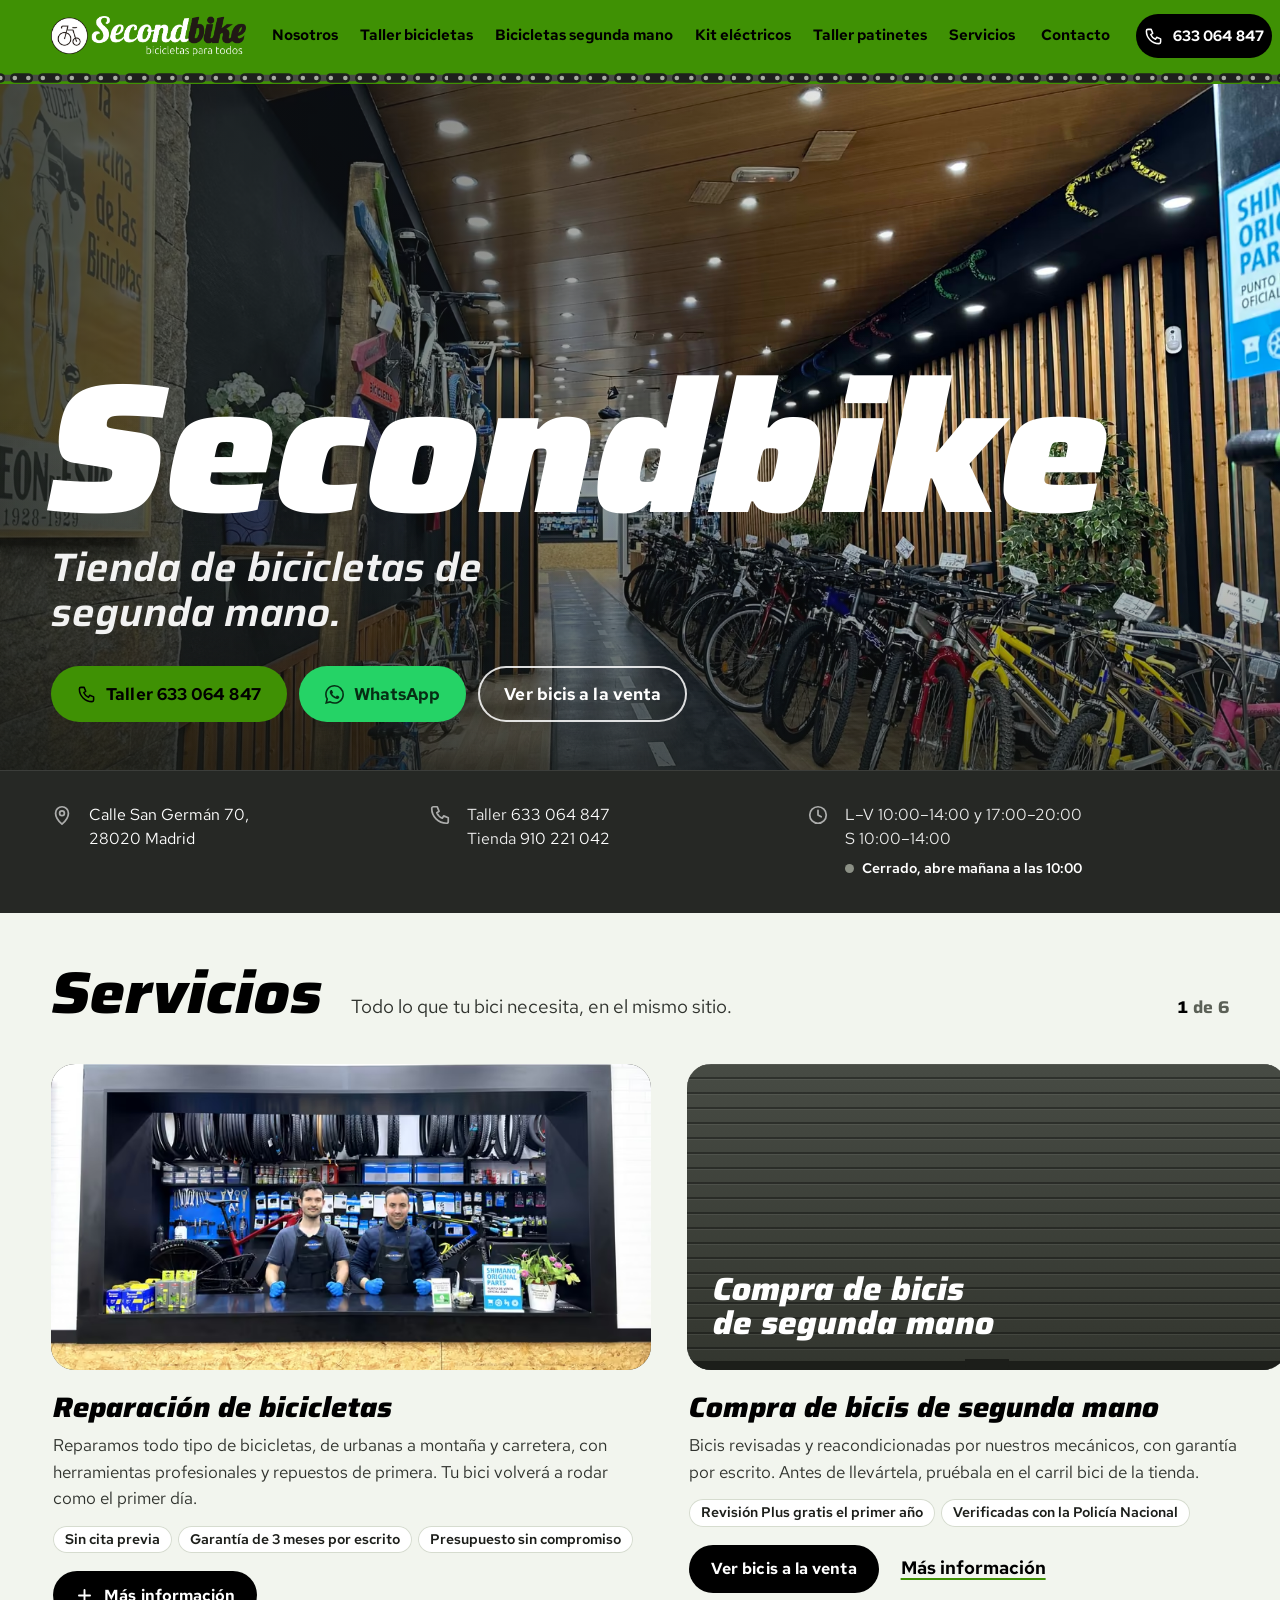
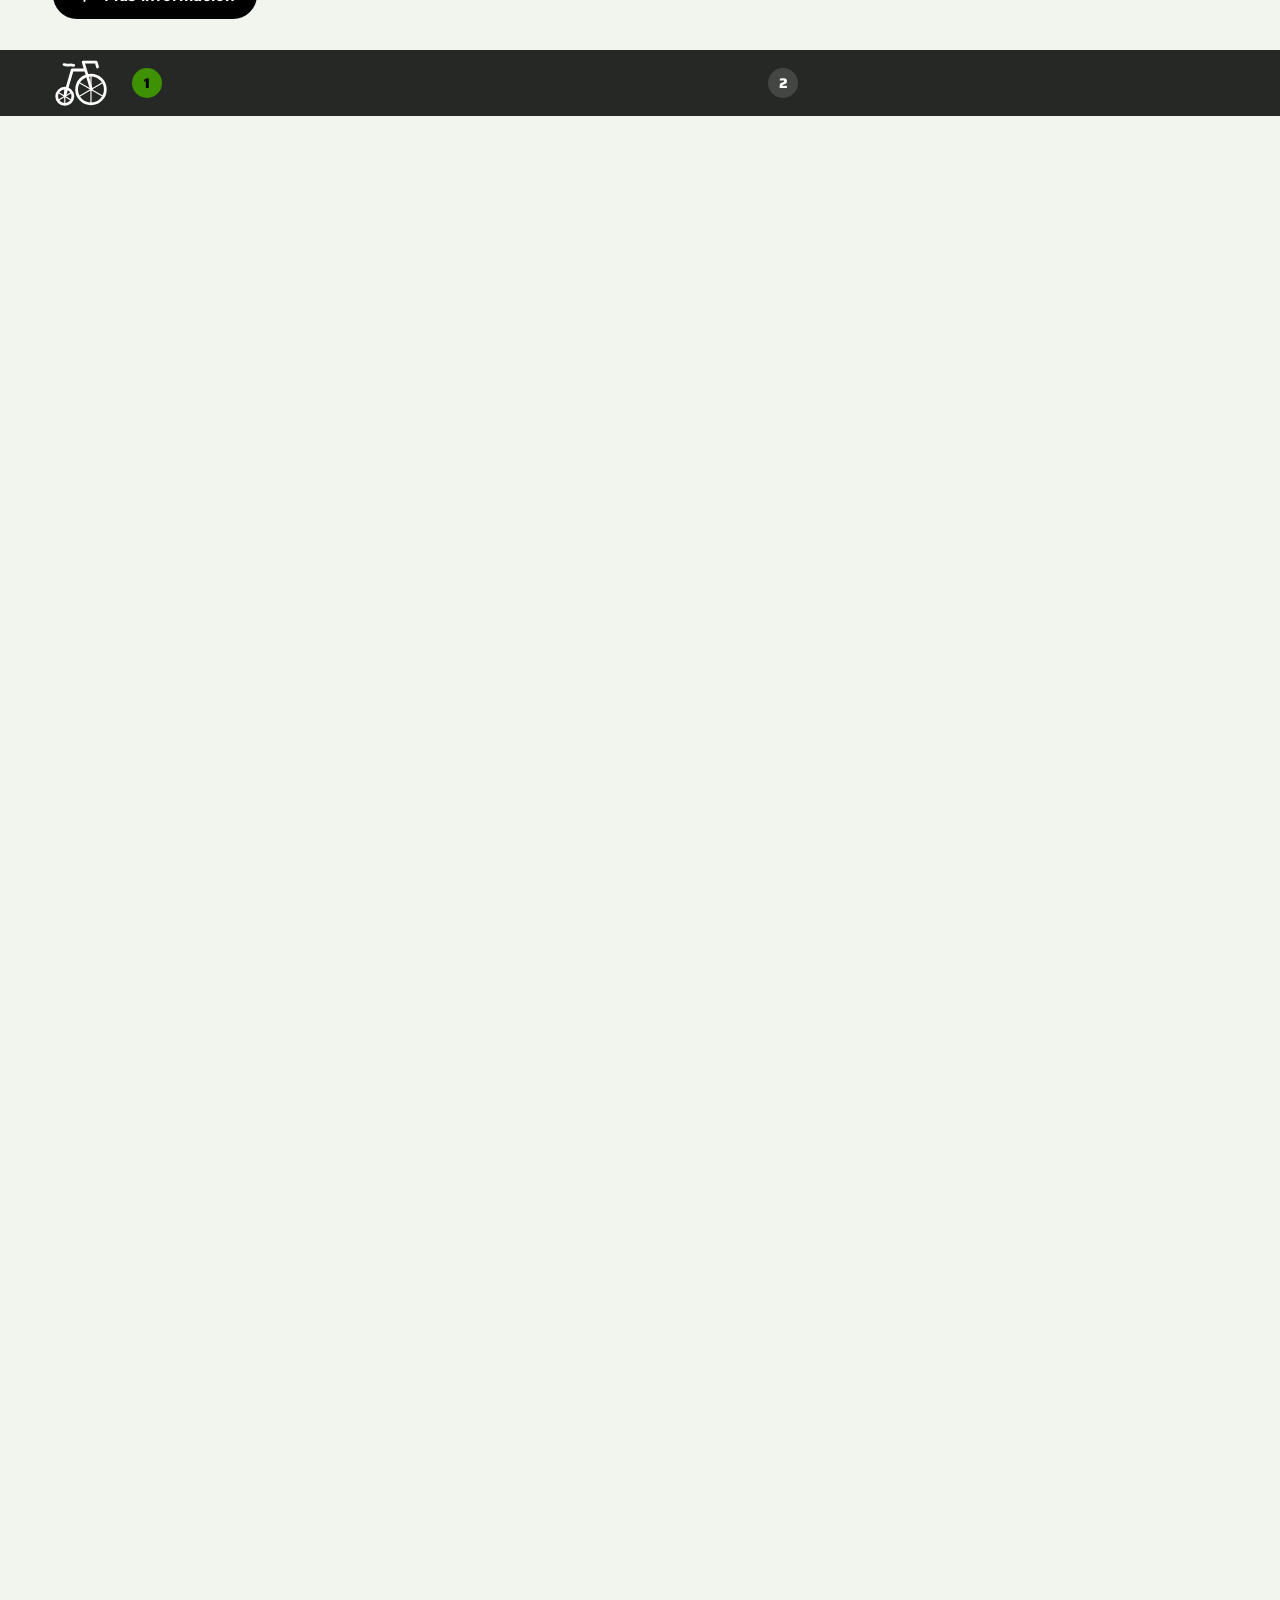
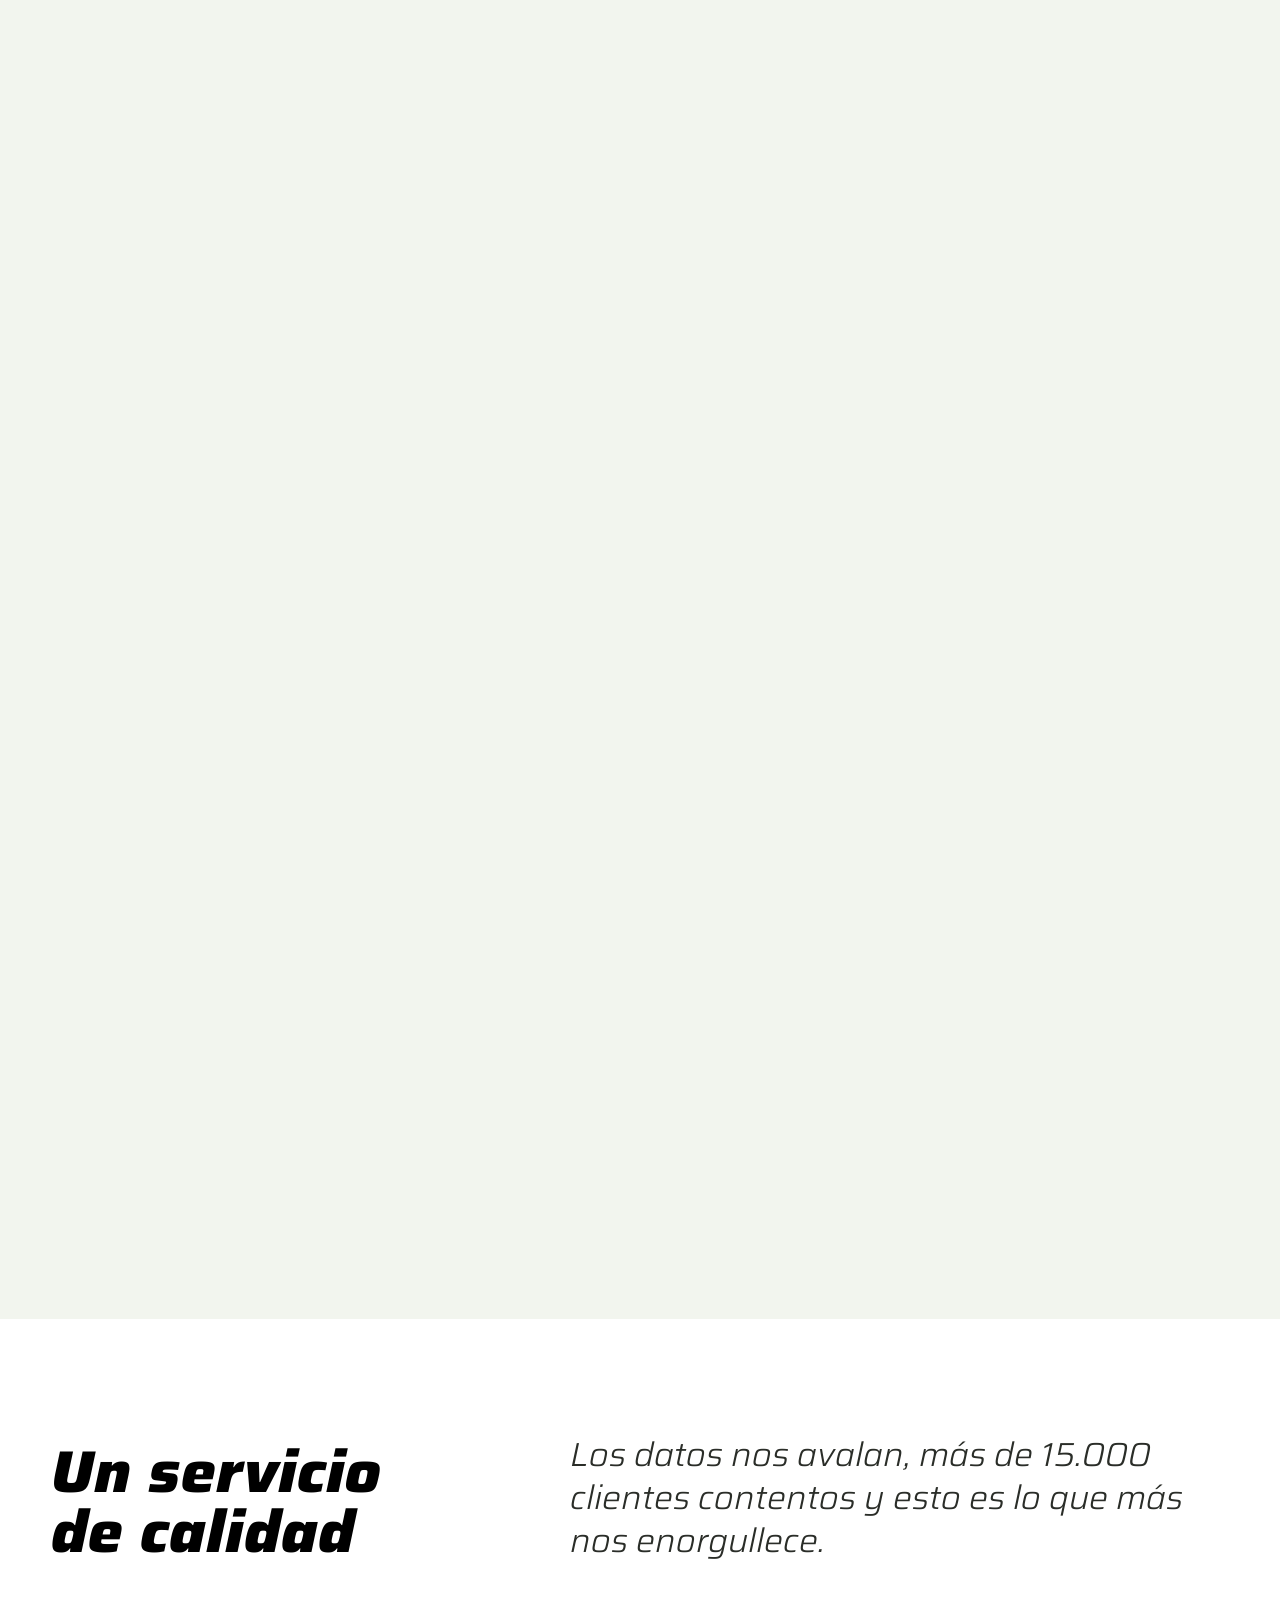
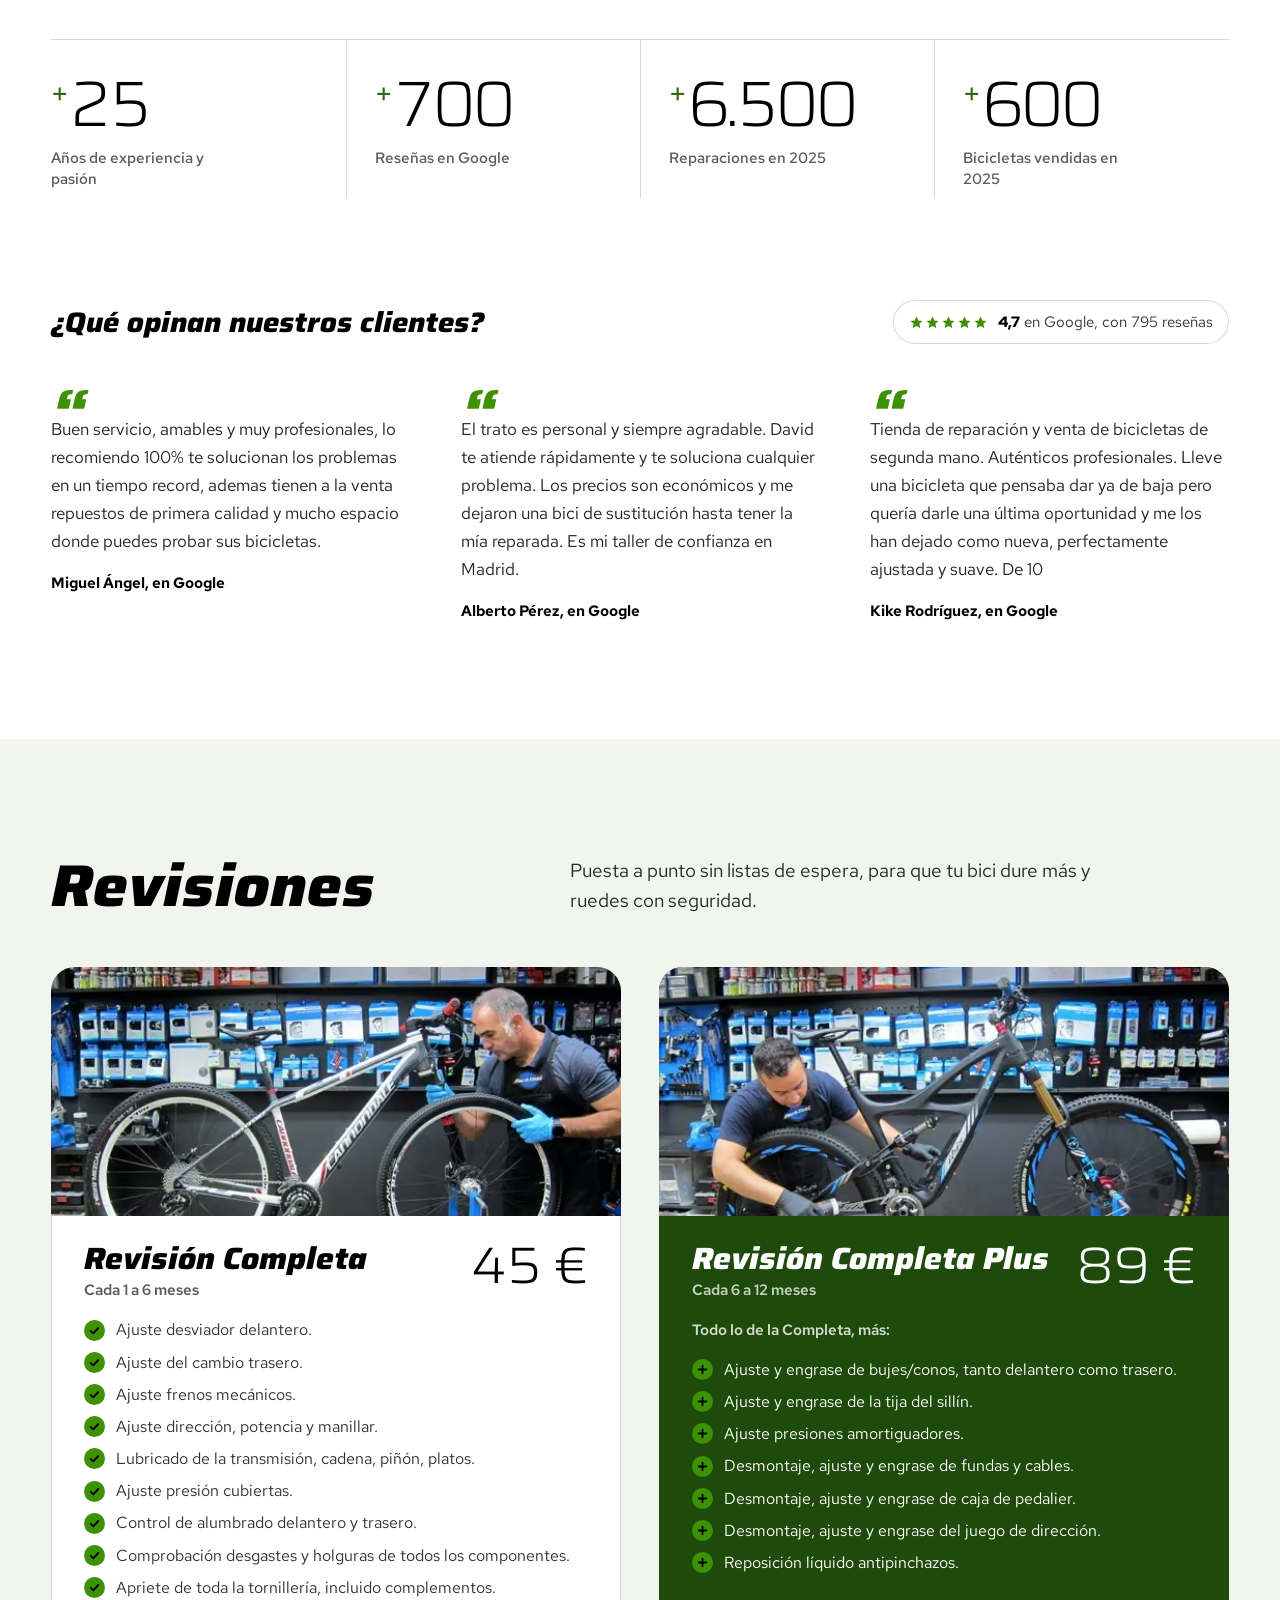
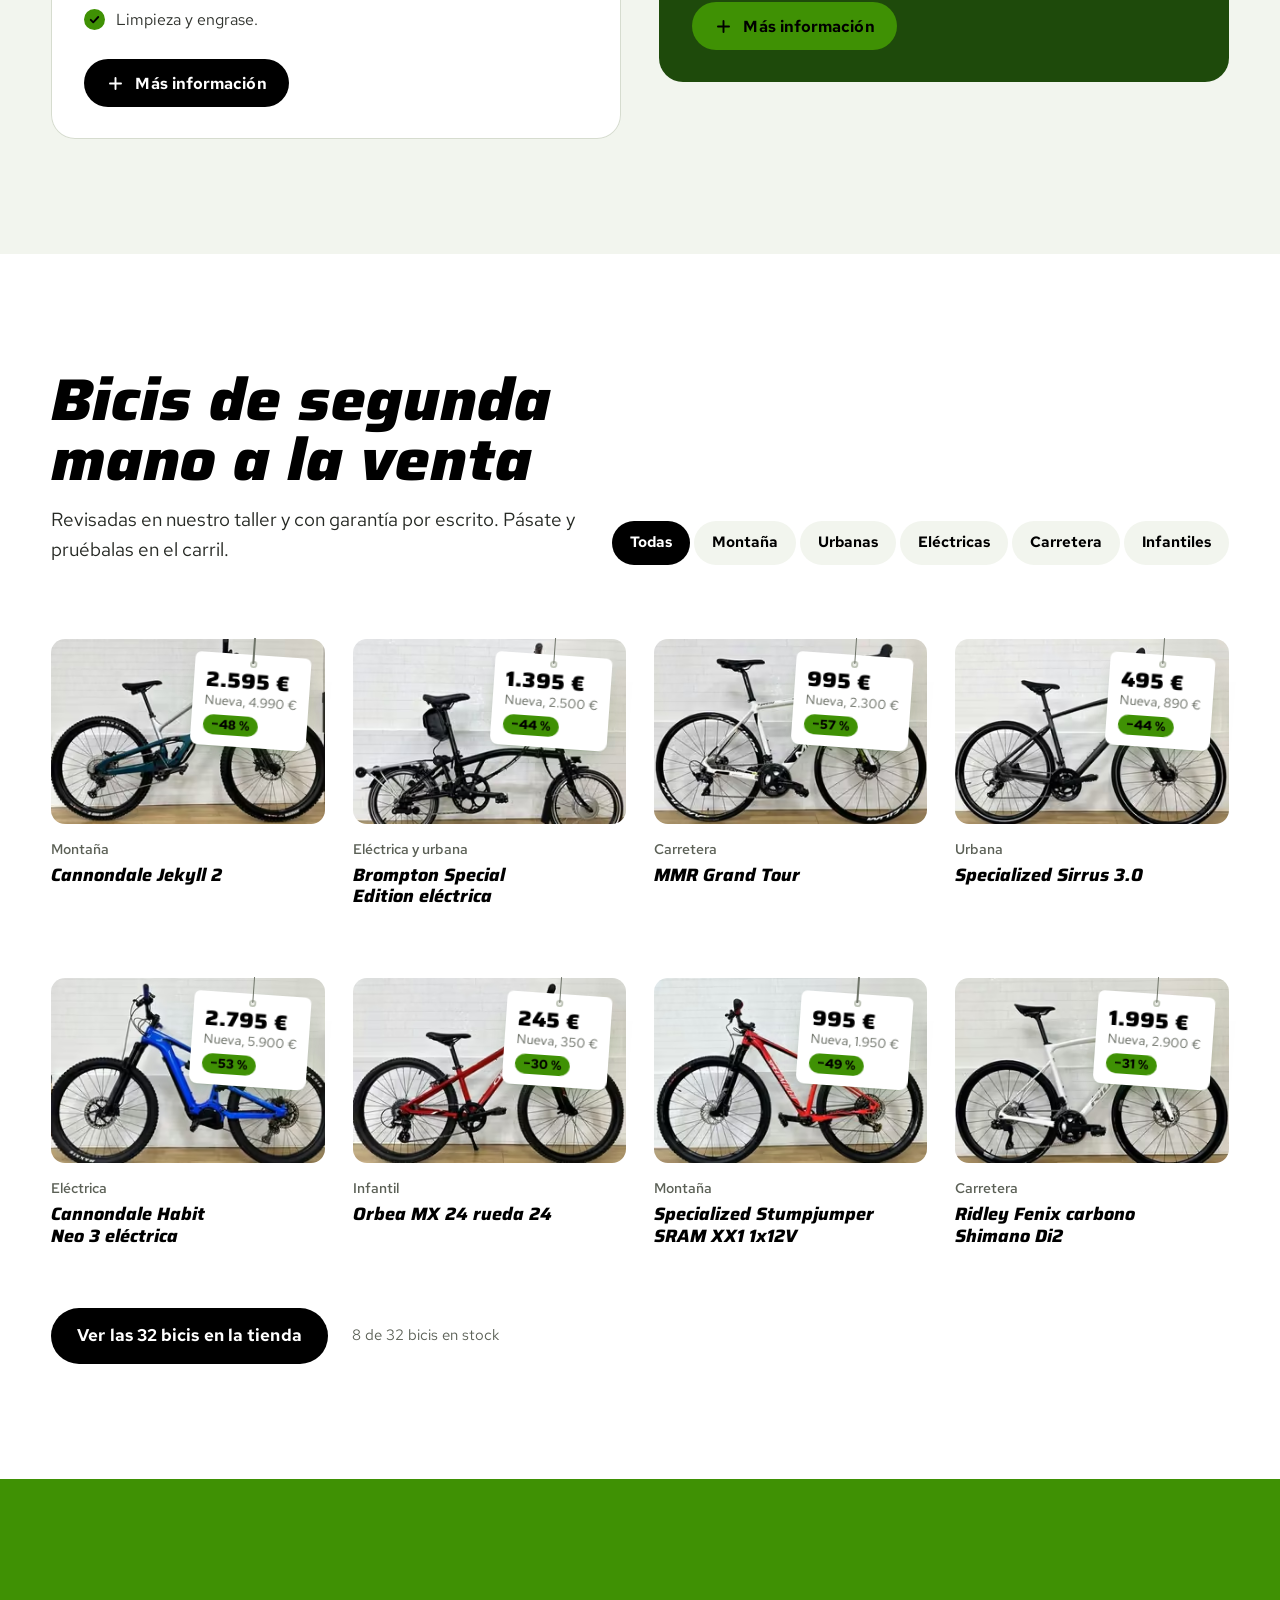
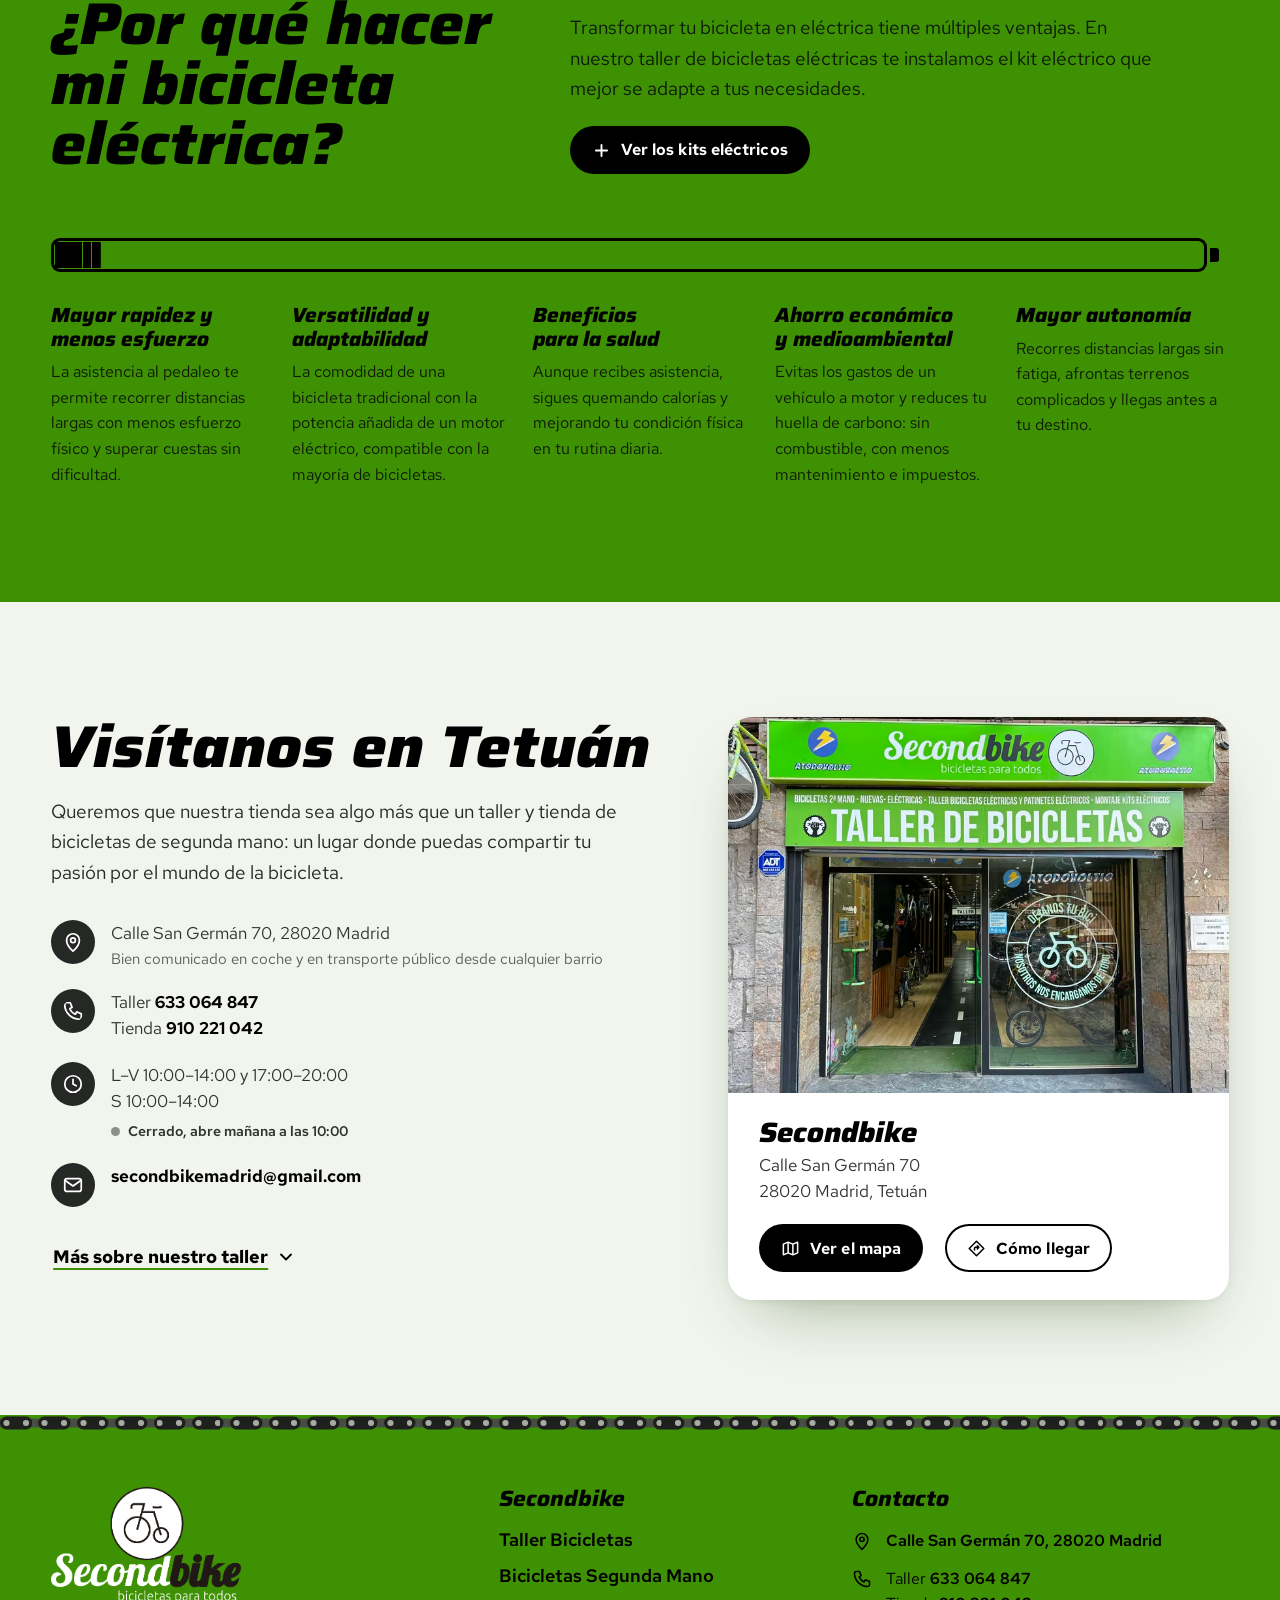
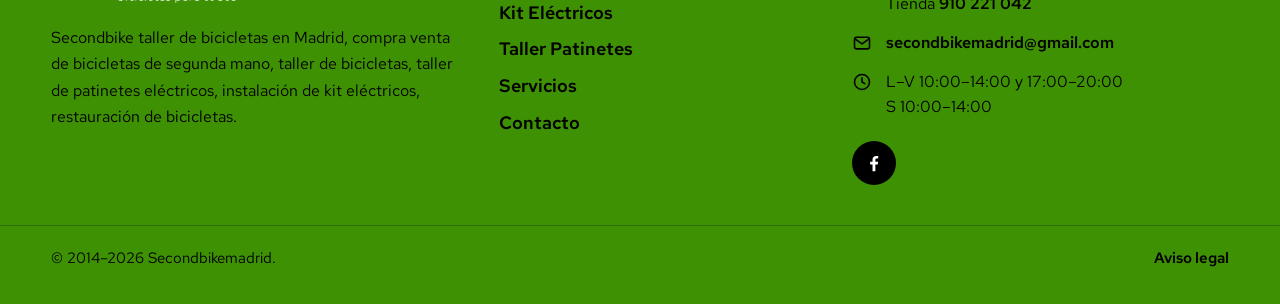
==== commit 2c2d5fb6: "design: v2 — home reestructurada en secciones claras Batería de cambios de Juan: - Servicios como ca" ====
--- a/prototype/index.html
+++ b/prototype/index.html
@@ -99,8 +99,8 @@
       <button type="button" class="cab__menu" aria-expanded="false" aria-controls="menu-movil"><svg aria-hidden="true"><use href="#i-menu"/></svg><span>Menú</span></button>
     </div>
   </div>
-  <!-- El carril: progreso de lectura -->
-  <div class="carril-cab" aria-hidden="true"><svg class="carril-cab__bici"><use href="#i-bici"/></svg></div>
+  <!-- La cadena: corre al hacer scroll -->
+  <div class="cadena" aria-hidden="true"></div>
 </header>
 
 <!-- Menú en móvil y tableta -->
@@ -148,9 +148,7 @@
     </div>
   </div>
 
-  <!-- Sus tres datos de siempre, sobre el carril -->
-  <div class="hero__carril">
-    <div class="carril-raya" aria-hidden="true"><svg class="carril-raya__bici"><use href="#i-bici"/></svg></div>
+  <div class="hero__datos">
     <ul class="env datos">
       <li class="dato">
         <svg class="dato__icono" aria-hidden="true"><use href="#i-pin"/></svg>
@@ -169,365 +167,380 @@
   </div>
 </section>
 
-<!-- ============================ SEIS PREGUNTAS ============================ -->
-<section class="sec sec--tinte" id="servicios" aria-label="Servicios de Secondbike">
-  <div class="env selector" data-selector>
-    <div class="selector__carril" aria-hidden="true"><img class="selector__rueda" src="assets/img/logo-rueda.png" width="198" height="198" alt=""></div>
-
-    <h2 class="selector__pregunta"><button type="button" id="p-taller" aria-expanded="true" aria-controls="r-taller">¿Necesitas reparar tu bicicleta?<svg aria-hidden="true"><use href="#i-chevron"/></svg></button></h2>
-    <div class="selector__panel" id="r-taller" role="region" aria-labelledby="p-taller">
-      <figure class="selector__foto cortina">
-        <picture>
-          <source type="image/avif" sizes="(min-width:1000px) 52vw, 100vw" srcset="assets/img/taller-mostrador-480.avif 480w, assets/img/taller-mostrador-768.avif 768w, assets/img/taller-mostrador-1200.avif 1200w">
-          <img src="assets/img/taller-mostrador-768.webp" sizes="(min-width:1000px) 52vw, 100vw" srcset="assets/img/taller-mostrador-480.webp 480w, assets/img/taller-mostrador-768.webp 768w, assets/img/taller-mostrador-1200.webp 1200w" width="1200" height="905" loading="lazy" decoding="async" alt="Dos mecánicos de Secondbike en el mostrador del taller, bajo el rótulo TALLER">
-        </picture>
-      </figure>
-      <div class="selector__texto">
-        <p>Con más de <strong>10 años de experiencia</strong>, en <strong>Secondbike</strong> hemos reparado todo tipo de bicicletas, desde urbanas hasta de montaña y carretera. Nuestra pasión por las bicicletas y nuestro compromiso con la calidad nos permiten dejar tu bici como nueva, sin importar el tipo de reparación que necesite.</p>
-        <p>Pon tu bicicleta en manos de profesionales que garantizan un <strong>servicio rápido, económico, eficiente</strong> y siempre ajustado a tus necesidades. En <strong>Secondbike</strong>, tu bicicleta volverá a rodar como el primer día.</p>
-        <a class="boton boton--negro" href="https://www.secondbikemadrid.com/taller-bicicletas-madrid/"><svg aria-hidden="true"><use href="#i-mas"/></svg><span>Más información</span></a>
+<!-- ============================ SERVICIOS ============================
+     Una carretera horizontal ligada al scroll: al bajar, la carretera avanza,
+     la bici del logo pedalea y cada servicio sube su persiana al llegar. -->
+<section class="servicios" id="servicios" aria-labelledby="servicios-titulo" data-servicios>
+  <div class="servicios__marco">
+    <div class="env servicios__cabeza">
+      <h2 class="titulo" id="servicios-titulo">Servicios</h2>
+      <p class="servicios__lema">Todo lo que tu bici necesita, en el mismo sitio.</p>
+      <p class="servicios__cuenta" aria-hidden="true"><span data-actual>1</span> de 6</p>
+    </div>
+    <div class="servicios__ventana">
+      <div class="servicios__pista" data-pista-servicios>
+        <ol class="servicios__lista">
+        <li class="servicio" data-i="0" id="servicio-reparacion">
+          <figure class="servicio__foto">
+            <picture><source type="image/avif" sizes="(min-width:1000px) 600px, 84vw" srcset="assets/img/taller-mostrador-480.avif 480w, assets/img/taller-mostrador-768.avif 768w, assets/img/taller-mostrador-1200.avif 1200w"><img src="assets/img/taller-mostrador-768.webp" sizes="(min-width:1000px) 600px, 84vw" srcset="assets/img/taller-mostrador-480.webp 480w, assets/img/taller-mostrador-768.webp 768w, assets/img/taller-mostrador-1200.webp 1200w" width="1200" height="905" loading="lazy" decoding="async" alt="Dos mecánicos de Secondbike en el mostrador del taller, bajo el rótulo TALLER"></picture>
+            <div class="persiana" aria-hidden="true"><span>Reparación de bicicletas</span></div>
+          </figure>
+          <div class="servicio__cuerpo">
+            <h3 class="servicio__nombre">Reparación de bicicletas</h3>
+            <p class="servicio__texto">Reparamos todo tipo de bicicletas, de urbanas a montaña y carretera, con herramientas profesionales y repuestos de primera. Tu bici volverá a rodar como el primer día.</p>
+            <ul class="servicio__datos"><li>Sin cita previa</li><li>Garantía de 3 meses por escrito</li><li>Presupuesto sin compromiso</li></ul>
+            <div class="fila-botones"><a class="boton boton--negro" href="https://www.secondbikemadrid.com/taller-bicicletas-madrid/"><svg aria-hidden="true"><use href="#i-mas"/></svg><span>Más información</span></a></div>
+          </div>
+        </li>
+        <li class="servicio" data-i="1" id="servicio-compra">
+          <figure class="servicio__foto">
+            <picture><source type="image/avif" sizes="(min-width:1000px) 600px, 84vw" srcset="assets/img/tienda-bicis-carril-480.avif 480w, assets/img/tienda-bicis-carril-768.avif 768w, assets/img/tienda-bicis-carril-1200.avif 1200w"><img src="assets/img/tienda-bicis-carril-768.webp" sizes="(min-width:1000px) 600px, 84vw" srcset="assets/img/tienda-bicis-carril-480.webp 480w, assets/img/tienda-bicis-carril-768.webp 768w, assets/img/tienda-bicis-carril-1200.webp 1200w" width="1200" height="612" loading="lazy" decoding="async" alt="Bicicletas de segunda mano sobre una isla de madera rodeada por el carril bici de la tienda"></picture>
+            <div class="persiana" aria-hidden="true"><span>Compra de bicis de segunda mano</span></div>
+          </figure>
+          <div class="servicio__cuerpo">
+            <h3 class="servicio__nombre">Compra de bicis de segunda mano</h3>
+            <p class="servicio__texto">Bicis revisadas y reacondicionadas por nuestros mecánicos, con garantía por escrito. Antes de llevártela, pruébala en el carril bici de la tienda.</p>
+            <ul class="servicio__datos"><li>Revisión Plus gratis el primer año</li><li>Verificadas con la Policía Nacional</li></ul>
+            <div class="fila-botones"><a class="boton boton--negro" href="#bicis"><span>Ver bicis a la venta</span></a><a class="enlace" href="https://www.secondbikemadrid.com/bicicletas-segunda-mano-madrid/">Más información</a></div>
+          </div>
+        </li>
+        <li class="servicio" data-i="2" id="servicio-venta">
+          <figure class="servicio__foto">
+            <picture><source type="image/avif" sizes="(min-width:1000px) 600px, 84vw" srcset="assets/img/mostrador-secondbike-480.avif 480w, assets/img/mostrador-secondbike-768.avif 768w, assets/img/mostrador-secondbike-1200.avif 1200w"><img src="assets/img/mostrador-secondbike-768.webp" sizes="(min-width:1000px) 600px, 84vw" srcset="assets/img/mostrador-secondbike-480.webp 480w, assets/img/mostrador-secondbike-768.webp 768w, assets/img/mostrador-secondbike-1200.webp 1200w" width="1200" height="900" loading="lazy" decoding="async" alt="Mostrador de madera y negro de la tienda Secondbike, donde se valoran las bicis usadas"></picture>
+            <div class="persiana" aria-hidden="true"><span>Venta de tu bici usada</span></div>
+          </figure>
+          <div class="servicio__cuerpo">
+            <h3 class="servicio__nombre">Venta de tu bici usada</h3>
+            <p class="servicio__texto">Compramos bicis de segunda mano: pásate por la tienda y te la valoramos, con un trato justo, seguro y totalmente transparente.</p>
+            <ul class="servicio__datos"><li>Valoración en tienda</li></ul>
+            <div class="fila-botones"><a class="boton boton--negro" href="https://www.secondbikemadrid.com/vende-tu-bici/"><svg aria-hidden="true"><use href="#i-mas"/></svg><span>Más información</span></a></div>
+          </div>
+        </li>
+        <li class="servicio" data-i="3" id="servicio-kits">
+          <figure class="servicio__foto">
+            <picture><source type="image/avif" sizes="(min-width:1000px) 600px, 84vw" srcset="assets/img/kit-electrico-ciclotek-480.avif 480w, assets/img/kit-electrico-ciclotek-550.avif 550w"><img src="assets/img/kit-electrico-ciclotek-550.webp" sizes="(min-width:1000px) 600px, 84vw" srcset="assets/img/kit-electrico-ciclotek-480.webp 480w, assets/img/kit-electrico-ciclotek-550.webp 550w" width="550" height="387" loading="lazy" decoding="async" alt="Bicicleta de montaña verde en el soporte del taller con un kit eléctrico Ciclotek recién montado"></picture>
+            <div class="persiana" aria-hidden="true"><span>Instalación de kits eléctricos</span></div>
+          </figure>
+          <div class="servicio__cuerpo">
+            <h3 class="servicio__nombre">Instalación de kits eléctricos</h3>
+            <p class="servicio__texto">Convertimos tu bicicleta en eléctrica. Te asesoramos para elegir el kit que mejor encaja con tu bici y nos encargamos de toda la instalación.</p>
+            <ul class="servicio__datos"><li>Kits Ciclotek</li></ul>
+            <div class="fila-botones"><a class="boton boton--negro" href="https://www.secondbikemadrid.com/montaje-kit-electricos-madrid/"><svg aria-hidden="true"><use href="#i-mas"/></svg><span>Más información</span></a><a class="enlace" href="#electrica">Por qué hacerla eléctrica</a></div>
+          </div>
+        </li>
+        <li class="servicio" data-i="4" id="servicio-patinetes">
+          <figure class="servicio__foto">
+            <picture><source type="image/avif" sizes="(min-width:1000px) 600px, 84vw" srcset="assets/img/taller-patinetes-480.avif 480w, assets/img/taller-patinetes-768.avif 768w, assets/img/taller-patinetes-1200.avif 1200w"><img src="assets/img/taller-patinetes-768.webp" sizes="(min-width:1000px) 600px, 84vw" srcset="assets/img/taller-patinetes-480.webp 480w, assets/img/taller-patinetes-768.webp 768w, assets/img/taller-patinetes-1200.webp 1200w" width="1200" height="800" loading="lazy" decoding="async" alt="Rincón de A Todo Voltio dentro de la tienda, con un patinete eléctrico y estanterías de recambios"></picture>
+            <div class="persiana" aria-hidden="true"><span>Reparación de patinetes eléctricos</span></div>
+          </figure>
+          <div class="servicio__cuerpo">
+            <h3 class="servicio__nombre">Reparación de patinetes eléctricos</h3>
+            <p class="servicio__texto">Dentro de nuestra tienda se encuentra «A Todo Voltio», un taller especializado en la reparación de patinetes eléctricos.</p>
+            <div class="fila-botones"><a class="boton boton--negro" href="https://atodovoltio.com/" target="_blank" rel="noopener"><svg aria-hidden="true"><use href="#i-mas"/></svg><span>Más información</span></a></div>
+          </div>
+        </li>
+        <li class="servicio" data-i="5" id="servicio-alquiler">
+          <figure class="servicio__foto">
+            <picture><source type="image/avif" sizes="(min-width:1000px) 600px, 84vw" srcset="assets/img/alquiler-electrica-450.avif 450w"><img src="assets/img/alquiler-electrica-450.webp" sizes="(min-width:1000px) 600px, 84vw" srcset="assets/img/alquiler-electrica-450.webp 450w" width="450" height="338" loading="lazy" decoding="async" alt="Bicicleta eléctrica Smartgyro de alquiler aparcada frente a la pared de listones de la tienda"></picture>
+            <div class="persiana" aria-hidden="true"><span>Alquiler de bicis eléctricas</span></div>
+          </figure>
+          <div class="servicio__cuerpo">
+            <h3 class="servicio__nombre">Alquiler de bicis eléctricas</h3>
+            <p class="servicio__texto">Planes de alquiler SmartRenting para moverte por Madrid o trabajar de repartidor sin una gran inversión, con mantenimiento y reparaciones.</p>
+            <ul class="servicio__datos"><li>Desde 99 €/mes</li><li>Sin depósito</li></ul>
+            <div class="fila-botones"><a class="boton boton--negro" href="https://www.secondbikemadrid.com/producto/alquiler-bicicletas-electricas/"><svg aria-hidden="true"><use href="#i-mas"/></svg><span>Más información</span></a></div>
+          </div>
+        </li>
+        </ol>
+        <div class="carretera" aria-hidden="true"><span class="hito" style="--k:0">1</span><span class="hito" style="--k:1">2</span><span class="hito" style="--k:2">3</span><span class="hito" style="--k:3">4</span><span class="hito" style="--k:4">5</span><span class="hito" style="--k:5">6</span></div>
       </div>
-    </div>
-
-    <h2 class="selector__pregunta"><button type="button" id="p-segunda" aria-expanded="false" aria-controls="r-segunda">¿Quieres una bici de segunda mano como nueva?<svg aria-hidden="true"><use href="#i-chevron"/></svg></button></h2>
-    <div class="selector__panel" id="r-segunda" role="region" aria-labelledby="p-segunda" hidden>
-      <figure class="selector__foto cortina">
-        <picture>
-          <source type="image/avif" sizes="(min-width:1000px) 52vw, 100vw" srcset="assets/img/tienda-bicis-carril-480.avif 480w, assets/img/tienda-bicis-carril-768.avif 768w, assets/img/tienda-bicis-carril-1200.avif 1200w">
-          <img src="assets/img/tienda-bicis-carril-768.webp" sizes="(min-width:1000px) 52vw, 100vw" srcset="assets/img/tienda-bicis-carril-480.webp 480w, assets/img/tienda-bicis-carril-768.webp 768w, assets/img/tienda-bicis-carril-1200.webp 1200w" width="1200" height="612" loading="lazy" decoding="async" alt="Bicicletas de segunda mano expuestas sobre una isla de madera rodeada por el carril bici de la tienda">
-        </picture>
-      </figure>
-      <div class="selector__texto">
-        <p>En nuestra tienda, te ofrecemos una amplia selección de <strong>bicicletas de segunda mano</strong>, completamente revisadas y reacondicionadas por expertos. Cada bicicleta pasa por un riguroso control de calidad y cuenta con <strong>garantía por escrito</strong>, para que puedas rodar con total confianza.</p>
-        <p class="destacado">¡Acércate y pruébalas en nuestro carril bici!</p>
-        <p>Descubre por ti mismo la calidad y el rendimiento de nuestras bicis.</p>
-        <div class="fila-botones">
-          <a class="boton boton--negro" href="https://www.secondbikemadrid.com/bicicletas-segunda-mano-madrid/"><svg aria-hidden="true"><use href="#i-mas"/></svg><span>Más información</span></a>
-          <a class="enlace" href="#bicis">Ver bicis a la venta</a>
-        </div>
-      </div>
-    </div>
-
-    <h2 class="selector__pregunta"><button type="button" id="p-kit" aria-expanded="false" aria-controls="r-kit">¿Buscas instalar un kit eléctrico y mejorar tu bicicleta?<svg aria-hidden="true"><use href="#i-chevron"/></svg></button></h2>
-    <div class="selector__panel" id="r-kit" role="region" aria-labelledby="p-kit" hidden>
-      <figure class="selector__foto cortina">
-        <picture>
-          <source type="image/avif" sizes="(min-width:1000px) 52vw, 100vw" srcset="assets/img/kit-electrico-ciclotek-480.avif 480w, assets/img/kit-electrico-ciclotek-550.avif 550w">
-          <img src="assets/img/kit-electrico-ciclotek-550.webp" sizes="(min-width:1000px) 52vw, 100vw" srcset="assets/img/kit-electrico-ciclotek-480.webp 480w, assets/img/kit-electrico-ciclotek-550.webp 550w" width="550" height="387" loading="lazy" decoding="async" alt="Bicicleta de montaña verde en el soporte del taller con un kit eléctrico Ciclotek recién montado">
-        </picture>
-      </figure>
-      <div class="selector__texto">
-        <p>En nuestro taller especializado, somos expertos en la <strong>instalación de kits eléctricos</strong> para bicicletas. Te asesoramos en la elección del kit perfecto según tus necesidades y nos encargamos de todo el proceso de instalación, para que puedas disfrutar de una bici más potente y eficiente.</p>
-        <p class="destacado">¡Aprovecha al máximo tu bicicleta y conviértela en eléctrica hoy mismo!</p>
-        <a class="boton boton--negro" href="https://www.secondbikemadrid.com/montaje-kit-electricos-madrid/"><svg aria-hidden="true"><use href="#i-mas"/></svg><span>Más información</span></a>
-      </div>
-    </div>
-
-    <h2 class="selector__pregunta"><button type="button" id="p-vender" aria-expanded="false" aria-controls="r-vender">¿Quieres VENDER tu bici usada?<svg aria-hidden="true"><use href="#i-chevron"/></svg></button></h2>
-    <div class="selector__panel" id="r-vender" role="region" aria-labelledby="p-vender" hidden>
-      <figure class="selector__foto cortina">
-        <picture>
-          <source type="image/avif" sizes="(min-width:1000px) 52vw, 100vw" srcset="assets/img/mostrador-secondbike-480.avif 480w, assets/img/mostrador-secondbike-768.avif 768w, assets/img/mostrador-secondbike-1200.avif 1200w">
-          <img src="assets/img/mostrador-secondbike-768.webp" sizes="(min-width:1000px) 52vw, 100vw" srcset="assets/img/mostrador-secondbike-480.webp 480w, assets/img/mostrador-secondbike-768.webp 768w, assets/img/mostrador-secondbike-1200.webp 1200w" width="1200" height="900" loading="lazy" decoding="async" alt="Mostrador de madera y negro de la tienda Secondbike, con recambios en la pared">
-        </picture>
-      </figure>
-      <div class="selector__texto">
-        <p>En Secondbike, comprendemos lo importante que es para ti recibir un trato justo y seguro al vender tu bicicleta usada. Por ello, nos comprometemos a proporcionarte una experiencia sin complicaciones y totalmente transparente.</p>
-        <p class="destacado">¡Pásate por nuestra tienda para valorar tu bici!</p>
-        <a class="boton boton--negro" href="https://www.secondbikemadrid.com/vende-tu-bici/"><svg aria-hidden="true"><use href="#i-mas"/></svg><span>Más información</span></a>
-      </div>
-    </div>
-
-    <h2 class="selector__pregunta"><button type="button" id="p-pasion" aria-expanded="false" aria-controls="r-pasion">¿Te apasiona montar en bicicleta?<svg aria-hidden="true"><use href="#i-chevron"/></svg></button></h2>
-    <div class="selector__panel" id="r-pasion" role="region" aria-labelledby="p-pasion" hidden>
-      <figure class="selector__foto cortina">
-        <picture>
-          <source type="image/avif" sizes="(min-width:1000px) 52vw, 100vw" srcset="assets/img/tienda-madera-carril-480.avif 480w, assets/img/tienda-madera-carril-768.avif 768w, assets/img/tienda-madera-carril-1200.avif 1200w">
-          <img src="assets/img/tienda-madera-carril-768.webp" sizes="(min-width:1000px) 52vw, 100vw" srcset="assets/img/tienda-madera-carril-480.webp 480w, assets/img/tienda-madera-carril-768.webp 768w, assets/img/tienda-madera-carril-1200.webp 1200w" width="1200" height="900" loading="lazy" decoding="async" alt="Interior de Secondbike: pared de listones de madera, recambios y el carril bici hasta la puerta">
-        </picture>
-      </figure>
-      <div class="selector__texto">
-        <p>Queremos que nuestra tienda sea algo más que un taller y tienda de bicicletas de segunda mano, queremos que sea un lugar donde puedas compartir tu pasión por el mundo de la bicicleta.</p>
-        <p class="destacado">¡Ven a conocernos, te esperamos!</p>
-        <a class="boton boton--negro" href="https://www.secondbikemadrid.com/tienda-taller-bici-madrid/"><svg aria-hidden="true"><use href="#i-mas"/></svg><span>Más información</span></a>
-      </div>
-    </div>
-
-    <h2 class="selector__pregunta"><button type="button" id="p-patinete" aria-expanded="false" aria-controls="r-patinete">¿Necesitas reparar tu patinete eléctrico?<svg aria-hidden="true"><use href="#i-chevron"/></svg></button></h2>
-    <div class="selector__panel" id="r-patinete" role="region" aria-labelledby="p-patinete" hidden>
-      <figure class="selector__foto cortina">
-        <picture>
-          <source type="image/avif" sizes="(min-width:1000px) 52vw, 100vw" srcset="assets/img/taller-patinetes-480.avif 480w, assets/img/taller-patinetes-768.avif 768w, assets/img/taller-patinetes-1200.avif 1200w">
-          <img src="assets/img/taller-patinetes-768.webp" sizes="(min-width:1000px) 52vw, 100vw" srcset="assets/img/taller-patinetes-480.webp 480w, assets/img/taller-patinetes-768.webp 768w, assets/img/taller-patinetes-1200.webp 1200w" width="1200" height="800" loading="lazy" decoding="async" alt="Rincón de A Todo Voltio dentro de la tienda, con un patinete eléctrico y estanterías de recambios">
-        </picture>
-      </figure>
-      <div class="selector__texto">
-        <p>Dentro de nuestra tienda de bicicletas Secondbike se encuentra <strong>«A Todo Voltio»</strong>, un taller especializado en la reparación de patinetes eléctricos.</p>
-        <p class="destacado">¡Ven a visitarnos, estamos encantados de recibirte!</p>
-        <a class="boton boton--negro" href="https://atodovoltio.com/" target="_blank" rel="noopener"><svg aria-hidden="true"><use href="#i-mas"/></svg><span>Más información</span></a>
-      </div>
+      <svg class="ciclista" viewBox="12 16 74 64" aria-hidden="true" focusable="false">
+        <g transform="matrix(-1 0 0 1 98 0)" fill="none" stroke="currentColor" stroke-width="3.4" stroke-linecap="round" stroke-linejoin="round">
+          <g class="ciclista__rueda"><circle cx="36.7" cy="57.2" r="17.7"/><path d="M36.7 39.5v35.4M21.4 48.4l30.6 17.7M21.4 66l30.6-17.7" stroke-width="1.4"/></g>
+          <g class="ciclista__rueda ciclista__rueda--peq"><circle cx="69" cy="65.7" r="10"/><path d="M69 55.7v20M60.3 60.7l17.4 10M60.3 70.7l17.4-10" stroke-width="1.4"/></g>
+          <path d="M28.6 29.5 30.3 23.6H46.3L36.2 57.2M44.1 33.2H59.8L69 64.8M58 27.4c4-1.1 8 .5 12-.9"/>
+        </g>
+      </svg>
     </div>
   </div>
 </section>
 
-<!-- ============================ BICIS A LA VENTA (propuesta) ============================ -->
-<section class="sec stock" id="bicis" aria-labelledby="bicis-titulo">
-  <div class="env stock__cabeza">
-    <div>
-      <h2 class="titulo" id="bicis-titulo">Bicis de segunda mano a la venta</h2>
-      <p class="entradilla">Revisadas en nuestro taller y con garantía por escrito. Pásate y pruébalas en el carril.</p>
-    </div>
-    <div class="filtros" role="group" aria-label="Filtrar por tipo">
-      <button type="button" class="filtro" aria-pressed="true" data-filtro="todas">Todas</button>
-      <button type="button" class="filtro" aria-pressed="false" data-filtro="montana">Montaña</button>
-      <button type="button" class="filtro" aria-pressed="false" data-filtro="urbana">Urbanas</button>
-      <button type="button" class="filtro" aria-pressed="false" data-filtro="electrica">Eléctricas</button>
-      <button type="button" class="filtro" aria-pressed="false" data-filtro="carretera">Carretera</button>
-      <button type="button" class="filtro" aria-pressed="false" data-filtro="infantil">Infantiles</button>
-    </div>
-  </div>
-
-  <div class="stock__pista" data-pista tabindex="0" aria-label="Bicis a la venta, desplazable">
-    <ul class="stock__lista" data-lista>
-      <li class="bici" data-tipo="montana">
-        <a href="https://www.secondbikemadrid.com/producto/cannondale-jekyll-2/">
-          <figure class="bici__foto"><picture><source type="image/avif" srcset="assets/img/bici-22527-300.avif 300w, assets/img/bici-22527-450.avif 450w" sizes="(min-width:700px) 300px, 72vw"><img src="assets/img/bici-22527-450.webp" srcset="assets/img/bici-22527-300.webp 300w, assets/img/bici-22527-450.webp 450w" sizes="(min-width:700px) 300px, 72vw" width="450" height="310" loading="lazy" decoding="async" alt=""></picture></figure>
-          <span class="bici__tipo">Montaña</span>
-          <h3 class="bici__nombre">Cannondale Jekyll 2</h3>
-          <p class="bici__precio"><span class="bici__ahora">2.595 €</span> <span class="bici__ahorro" aria-label="48 % menos que nueva">−48 %</span></p>
-          <p class="bici__nueva">Precio de nueva: 4.990 €</p>
-        </a>
-      </li>
-      <li class="bici" data-tipo="electrica urbana">
-        <a href="https://www.secondbikemadrid.com/producto/brompton-special-edition-electrica/">
-          <figure class="bici__foto"><picture><source type="image/avif" srcset="assets/img/bici-22551-300.avif 300w, assets/img/bici-22551-450.avif 450w" sizes="(min-width:700px) 300px, 72vw"><img src="assets/img/bici-22551-450.webp" srcset="assets/img/bici-22551-300.webp 300w, assets/img/bici-22551-450.webp 450w" sizes="(min-width:700px) 300px, 72vw" width="450" height="304" loading="lazy" decoding="async" alt=""></picture></figure>
-          <span class="bici__tipo">Eléctrica y urbana</span>
-          <h3 class="bici__nombre">Brompton Special Edition eléctrica</h3>
-          <p class="bici__precio"><span class="bici__ahora">1.395 €</span> <span class="bici__ahorro" aria-label="44 % menos que nueva">−44 %</span></p>
-          <p class="bici__nueva">Precio de nueva: 2.500 €</p>
-        </a>
-      </li>
-      <li class="bici" data-tipo="carretera">
-        <a href="https://www.secondbikemadrid.com/producto/mmr-grand-tour/">
-          <figure class="bici__foto"><picture><source type="image/avif" srcset="assets/img/bici-22570-300.avif 300w, assets/img/bici-22570-450.avif 450w" sizes="(min-width:700px) 300px, 72vw"><img src="assets/img/bici-22570-450.webp" srcset="assets/img/bici-22570-300.webp 300w, assets/img/bici-22570-450.webp 450w" sizes="(min-width:700px) 300px, 72vw" width="450" height="304" loading="lazy" decoding="async" alt=""></picture></figure>
-          <span class="bici__tipo">Carretera</span>
-          <h3 class="bici__nombre">MMR Grand Tour</h3>
-          <p class="bici__precio"><span class="bici__ahora">995 €</span> <span class="bici__ahorro" aria-label="57 % menos que nueva">−57 %</span></p>
-          <p class="bici__nueva">Precio de nueva: 2.300 €</p>
-        </a>
-      </li>
-      <li class="bici" data-tipo="urbana">
-        <a href="https://www.secondbikemadrid.com/producto/specialized-sirrus-3-0/">
-          <figure class="bici__foto"><picture><source type="image/avif" srcset="assets/img/bici-22543-300.avif 300w, assets/img/bici-22543-450.avif 450w" sizes="(min-width:700px) 300px, 72vw"><img src="assets/img/bici-22543-450.webp" srcset="assets/img/bici-22543-300.webp 300w, assets/img/bici-22543-450.webp 450w" sizes="(min-width:700px) 300px, 72vw" width="450" height="304" loading="lazy" decoding="async" alt=""></picture></figure>
-          <span class="bici__tipo">Urbana</span>
-          <h3 class="bici__nombre">Specialized Sirrus 3.0</h3>
-          <p class="bici__precio"><span class="bici__ahora">495 €</span> <span class="bici__ahorro" aria-label="44 % menos que nueva">−44 %</span></p>
-          <p class="bici__nueva">Precio de nueva: 890 €</p>
-        </a>
-      </li>
-      <li class="bici" data-tipo="infantil">
-        <a href="https://www.secondbikemadrid.com/producto/orbea-mx-24-rueda-24/">
-          <figure class="bici__foto"><picture><source type="image/avif" srcset="assets/img/bici-22602-300.avif 300w, assets/img/bici-22602-450.avif 450w" sizes="(min-width:700px) 300px, 72vw"><img src="assets/img/bici-22602-450.webp" srcset="assets/img/bici-22602-300.webp 300w, assets/img/bici-22602-450.webp 450w" sizes="(min-width:700px) 300px, 72vw" width="450" height="304" loading="lazy" decoding="async" alt=""></picture></figure>
-          <span class="bici__tipo">Infantil</span>
-          <h3 class="bici__nombre">Orbea MX 24 rueda 24</h3>
-          <p class="bici__precio"><span class="bici__ahora">245 €</span> <span class="bici__ahorro" aria-label="30 % menos que nueva">−30 %</span></p>
-          <p class="bici__nueva">Precio de nueva: 350 €</p>
-        </a>
-      </li>
-      <li class="bici" data-tipo="electrica">
-        <a href="https://www.secondbikemadrid.com/producto/cannondale-habit-neo-3-electrica/">
-          <figure class="bici__foto"><picture><source type="image/avif" srcset="assets/img/bici-22461-300.avif 300w, assets/img/bici-22461-450.avif 450w" sizes="(min-width:700px) 300px, 72vw"><img src="assets/img/bici-22461-450.webp" srcset="assets/img/bici-22461-300.webp 300w, assets/img/bici-22461-450.webp 450w" sizes="(min-width:700px) 300px, 72vw" width="450" height="292" loading="lazy" decoding="async" alt=""></picture></figure>
-          <span class="bici__tipo">Eléctrica</span>
-          <h3 class="bici__nombre">Cannondale Habit Neo 3 eléctrica</h3>
-          <p class="bici__precio"><span class="bici__ahora">2.795 €</span> <span class="bici__ahorro" aria-label="53 % menos que nueva">−53 %</span></p>
-          <p class="bici__nueva">Precio de nueva: 5.900 €</p>
-        </a>
-      </li>
-      <li class="bici" data-tipo="montana">
-        <a href="https://www.secondbikemadrid.com/producto/specialized-stumpjumper-sram-xx1-1x12v/">
-          <figure class="bici__foto"><picture><source type="image/avif" srcset="assets/img/bici-22249-300.avif 300w, assets/img/bici-22249-450.avif 450w" sizes="(min-width:700px) 300px, 72vw"><img src="assets/img/bici-22249-450.webp" srcset="assets/img/bici-22249-300.webp 300w, assets/img/bici-22249-450.webp 450w" sizes="(min-width:700px) 300px, 72vw" width="450" height="304" loading="lazy" decoding="async" alt=""></picture></figure>
-          <span class="bici__tipo">Montaña</span>
-          <h3 class="bici__nombre">Specialized Stumpjumper SRAM XX1 1x12V</h3>
-          <p class="bici__precio"><span class="bici__ahora">995 €</span> <span class="bici__ahorro" aria-label="49 % menos que nueva">−49 %</span></p>
-          <p class="bici__nueva">Precio de nueva: 1.950 €</p>
-        </a>
-      </li>
-      <li class="bici" data-tipo="urbana">
-        <a href="https://www.secondbikemadrid.com/producto/dahon-speed-7-plegable/">
-          <figure class="bici__foto"><picture><source type="image/avif" srcset="assets/img/bici-22561-300.avif 300w, assets/img/bici-22561-450.avif 450w" sizes="(min-width:700px) 300px, 72vw"><img src="assets/img/bici-22561-450.webp" srcset="assets/img/bici-22561-300.webp 300w, assets/img/bici-22561-450.webp 450w" sizes="(min-width:700px) 300px, 72vw" width="450" height="304" loading="lazy" decoding="async" alt=""></picture></figure>
-          <span class="bici__tipo">Urbana</span>
-          <h3 class="bici__nombre">Dahon Speed 7 plegable</h3>
-          <p class="bici__precio"><span class="bici__ahora">295 €</span> <span class="bici__ahorro" aria-label="61 % menos que nueva">−61 %</span></p>
-          <p class="bici__nueva">Precio de nueva: 750 €</p>
-        </a>
-      </li>
-      <li class="bici" data-tipo="carretera">
-        <a href="https://www.secondbikemadrid.com/producto/ridley-fenix-carbono-shimano-di2/">
-          <figure class="bici__foto"><picture><source type="image/avif" srcset="assets/img/bici-22483-300.avif 300w, assets/img/bici-22483-450.avif 450w" sizes="(min-width:700px) 300px, 72vw"><img src="assets/img/bici-22483-450.webp" srcset="assets/img/bici-22483-300.webp 300w, assets/img/bici-22483-450.webp 450w" sizes="(min-width:700px) 300px, 72vw" width="450" height="304" loading="lazy" decoding="async" alt=""></picture></figure>
-          <span class="bici__tipo">Carretera</span>
-          <h3 class="bici__nombre">Ridley Fenix carbono Shimano Di2</h3>
-          <p class="bici__precio"><span class="bici__ahora">1.995 €</span> <span class="bici__ahorro" aria-label="31 % menos que nueva">−31 %</span></p>
-          <p class="bici__nueva">Precio de nueva: 2.900 €</p>
-        </a>
-      </li>
-      <li class="bici" data-tipo="electrica urbana">
-        <a href="https://www.secondbikemadrid.com/producto/capri-electrica-lyon-verde/">
-          <figure class="bici__foto"><picture><source type="image/avif" srcset="assets/img/bici-20810-300.avif 300w, assets/img/bici-20810-450.avif 450w" sizes="(min-width:700px) 300px, 72vw"><img src="assets/img/bici-20810-450.webp" srcset="assets/img/bici-20810-300.webp 300w, assets/img/bici-20810-450.webp 450w" sizes="(min-width:700px) 300px, 72vw" width="450" height="304" loading="lazy" decoding="async" alt=""></picture></figure>
-          <span class="bici__tipo">Eléctrica y urbana</span>
-          <h3 class="bici__nombre">Capri eléctrica Lyon verde</h3>
-          <p class="bici__precio"><span class="bici__ahora">995 €</span> <span class="bici__ahorro" aria-label="45 % menos que nueva">−45 %</span></p>
-          <p class="bici__nueva">Precio de nueva: 1.800 €</p>
-        </a>
-      </li>
-      <li class="bici" data-tipo="montana">
-        <a href="https://www.secondbikemadrid.com/producto/rockrider-st100/">
-          <figure class="bici__foto"><picture><source type="image/avif" srcset="assets/img/bici-22536-300.avif 300w, assets/img/bici-22536-450.avif 450w" sizes="(min-width:700px) 300px, 72vw"><img src="assets/img/bici-22536-450.webp" srcset="assets/img/bici-22536-300.webp 300w, assets/img/bici-22536-450.webp 450w" sizes="(min-width:700px) 300px, 72vw" width="450" height="304" loading="lazy" decoding="async" alt=""></picture></figure>
-          <span class="bici__tipo">Montaña</span>
-          <h3 class="bici__nombre">Rockrider ST100</h3>
-          <p class="bici__precio"><span class="bici__ahora">195 €</span> <span class="bici__ahorro" aria-label="34 % menos que nueva">−34 %</span></p>
-          <p class="bici__nueva">Precio de nueva: 295 €</p>
-        </a>
-      </li>
-      <li class="bici" data-tipo="carretera">
-        <a href="https://www.secondbikemadrid.com/producto/bicicleta-carretera-trek-domane-al-2/">
-          <figure class="bici__foto"><picture><source type="image/avif" srcset="assets/img/bici-22397-300.avif 300w, assets/img/bici-22397-450.avif 450w" sizes="(min-width:700px) 300px, 72vw"><img src="assets/img/bici-22397-450.webp" srcset="assets/img/bici-22397-300.webp 300w, assets/img/bici-22397-450.webp 450w" sizes="(min-width:700px) 300px, 72vw" width="450" height="304" loading="lazy" decoding="async" alt=""></picture></figure>
-          <span class="bici__tipo">Carretera</span>
-          <h3 class="bici__nombre">Trek Domane AL 2</h3>
-          <p class="bici__precio"><span class="bici__ahora">575 €</span> <span class="bici__ahorro" aria-label="42 % menos que nueva">−42 %</span></p>
-          <p class="bici__nueva">Precio de nueva: 995 €</p>
-        </a>
-      </li>
-      <li class="bici" data-tipo="infantil">
-        <a href="https://www.secondbikemadrid.com/producto/quer-neo-rueda-20/">
-          <figure class="bici__foto"><picture><source type="image/avif" srcset="assets/img/bici-22611-300.avif 300w, assets/img/bici-22611-450.avif 450w" sizes="(min-width:700px) 300px, 72vw"><img src="assets/img/bici-22611-450.webp" srcset="assets/img/bici-22611-300.webp 300w, assets/img/bici-22611-450.webp 450w" sizes="(min-width:700px) 300px, 72vw" width="450" height="304" loading="lazy" decoding="async" alt=""></picture></figure>
-          <span class="bici__tipo">Infantil</span>
-          <h3 class="bici__nombre">Qüer Neo rueda 20</h3>
-          <p class="bici__precio"><span class="bici__ahora">149 €</span> <span class="bici__ahorro" aria-label="40 % menos que nueva">−40 %</span></p>
-          <p class="bici__nueva">Precio de nueva: 250 €</p>
-        </a>
-      </li>
-      <li class="bici bici--mas" data-tipo="todas montana urbana electrica carretera infantil">
-        <a href="https://www.secondbikemadrid.com/shop/" data-mas>
-          <svg class="bici__mas-icono" aria-hidden="true"><use href="#i-bici"/></svg>
-          <span class="bici__mas-texto">Ver las <span data-mas-num>32</span> <span data-mas-tipo>bicis</span> en la tienda</span>
-          <svg class="bici__mas-flecha" aria-hidden="true"><use href="#i-der"/></svg>
-        </a>
-      </li>
-    </ul>
-  </div>
-  <div class="env stock__pie">
-    <p class="stock__nota" aria-live="polite" data-recuento>13 de 32 bicis en stock</p>
-    <div class="stock__flechas">
-      <button type="button" class="flecha" data-mover="-1" aria-label="Ver bicis anteriores"><svg aria-hidden="true"><use href="#i-izq"/></svg></button>
-      <button type="button" class="flecha" data-mover="1" aria-label="Ver más bicis"><svg aria-hidden="true"><use href="#i-der"/></svg></button>
-    </div>
-  </div>
-</section>
-
-<!-- ============================ UN SERVICIO DE CALIDAD ============================ -->
-<section class="sec cifras" aria-labelledby="cifras-titulo">
+<!-- ============================ UN SERVICIO DE CALIDAD (y opiniones) ============================ -->
+<section class="sec calidad" aria-labelledby="calidad-titulo">
   <div class="env">
-    <div class="cifras__cabeza">
-      <h2 class="titulo titulo--blanco" id="cifras-titulo">Un servicio de calidad</h2>
-      <p class="cifras__frase">Los datos nos avalan, más de 15.000 clientes contentos y esto es lo que más nos enorgullece.</p>
-    </div>
-    <dl class="cifras__lista">
-      <div class="cifra"><dt>Años Experiencia y Pasión</dt><dd><span class="contador" data-valor="25" aria-label="Más de 25">+25</span></dd></div>
-      <div class="cifra"><dt>Reseñas en Google 4,7</dt><dd><span class="contador" data-valor="700" aria-label="Más de 700">+700</span></dd></div>
+    <div class="calidad__cabeza">
+      <h2 class="titulo" id="calidad-titulo">Un servicio de calidad</h2>
+      <p class="calidad__frase">Los datos nos avalan, más de 15.000 clientes contentos y esto es lo que más nos enorgullece.</p>
+    </div>
+    <dl class="cifras">
+      <div class="cifra"><dt>Años de experiencia y pasión</dt><dd><span class="contador" data-valor="25" aria-label="Más de 25">+25</span></dd></div>
+      <div class="cifra"><dt>Reseñas en Google</dt><dd><span class="contador" data-valor="700" aria-label="Más de 700">+700</span></dd></div>
       <div class="cifra"><dt>Reparaciones en 2025</dt><dd><span class="contador" data-valor="6500" aria-label="Más de 6.500">+6.500</span></dd></div>
       <div class="cifra"><dt>Bicicletas vendidas en 2025</dt><dd><span class="contador" data-valor="600" aria-label="Más de 600">+600</span></dd></div>
     </dl>
+
+    <div class="opiniones">
+      <div class="opiniones__cabeza">
+        <h3 class="opiniones__titulo">¿Qué opinan nuestros clientes?</h3>
+        <a class="valoracion" href="https://www.secondbikemadrid.com/opinion-taller-de-bicicletas-seconbike/">
+          <span class="valoracion__estrellas" aria-hidden="true"><svg><use href="#i-estrella"/></svg><svg><use href="#i-estrella"/></svg><svg><use href="#i-estrella"/></svg><svg><use href="#i-estrella"/></svg><svg><use href="#i-estrella"/></svg></span>
+          <span><strong>4,7</strong> en Google, con 795 reseñas</span>
+        </a>
+      </div>
+      <ul class="citas">
+        <li class="cita">
+          <blockquote><p>Buen servicio, amables y muy profesionales, lo recomiendo 100% te solucionan los problemas en un tiempo record, ademas tienen a la venta repuestos de primera calidad y mucho espacio donde puedes probar sus bicicletas.</p></blockquote>
+          <p class="cita__autor">Miguel Ángel, en Google</p>
+        </li>
+        <li class="cita">
+          <blockquote><p>El trato es personal y siempre agradable. David te atiende rápidamente y te soluciona cualquier problema. Los precios son económicos y me dejaron una bici de sustitución hasta tener la mía reparada. Es mi taller de confianza en Madrid.</p></blockquote>
+          <p class="cita__autor">Alberto Pérez, en Google</p>
+        </li>
+        <li class="cita">
+          <blockquote><p>Tienda de reparación y venta de bicicletas de segunda mano. Auténticos profesionales. Lleve una bicicleta que pensaba dar ya de baja pero quería darle una última oportunidad y me los han dejado como nueva, perfectamente ajustada y suave. De 10</p></blockquote>
+          <p class="cita__autor">Kike Rodríguez, en Google</p>
+        </li>
+      </ul>
+    </div>
   </div>
 </section>
 
-<!-- ============================ OPINIONES ============================ -->
-<section class="sec opiniones" aria-labelledby="opiniones-titulo">
+<!-- ============================ REVISIONES ============================ -->
+<section class="sec sec--tinte revisiones" id="revisiones" aria-labelledby="revisiones-titulo">
   <div class="env">
-    <div class="opiniones__cabeza">
-      <h2 class="titulo" id="opiniones-titulo">¿Qué opinan nuestros clientes?</h2>
-      <div class="nota">
-        <span class="nota__cifra">4,7</span>
-        <span class="nota__estrellas" aria-hidden="true"><svg><use href="#i-estrella"/></svg><svg><use href="#i-estrella"/></svg><svg><use href="#i-estrella"/></svg><svg><use href="#i-estrella"/></svg><svg><use href="#i-estrella"/></svg></span>
-        <span class="nota__texto">en Google, con 795 reseñas</span>
-        <a class="boton boton--borde" href="https://www.secondbikemadrid.com/opinion-taller-de-bicicletas-seconbike/" aria-label="Más información: opiniones de clientes"><svg aria-hidden="true"><use href="#i-mas"/></svg><span>info</span></a>
+    <div class="revisiones__cabeza">
+      <h2 class="titulo" id="revisiones-titulo">Revisiones</h2>
+      <p class="entradilla">Puesta a punto sin listas de espera, para que tu bici dure más y ruedes con seguridad.</p>
+    </div>
+    <div class="revisiones__rejilla">
+      <article class="revision" aria-labelledby="rev-1">
+        <figure class="revision__foto"><picture><source type="image/avif" sizes="(min-width:1000px) 600px, 100vw" srcset="assets/img/revision-completa-480.avif 480w, assets/img/revision-completa-550.avif 550w"><img src="assets/img/revision-completa-550.webp" sizes="(min-width:1000px) 600px, 100vw" srcset="assets/img/revision-completa-480.webp 480w, assets/img/revision-completa-550.webp 550w" width="550" height="387" loading="lazy" decoding="async" alt="Mecánico de Secondbike revisando una bicicleta de montaña blanca en el soporte"></picture></figure>
+        <div class="revision__cuerpo">
+          <div class="revision__fila">
+            <h3 class="revision__titulo" id="rev-1">Revisión Completa <span>Cada 1 a 6 meses</span></h3>
+            <p class="revision__precio">45 €</p>
+          </div>
+          <ul class="lista-check">
+            <li>Ajuste desviador delantero.</li>
+            <li>Ajuste del cambio trasero.</li>
+            <li>Ajuste frenos mecánicos.</li>
+            <li>Ajuste dirección, potencia y manillar.</li>
+            <li>Lubricado de la transmisión, cadena, piñón, platos.</li>
+            <li>Ajuste presión cubiertas.</li>
+            <li>Control de alumbrado delantero y trasero.</li>
+            <li>Comprobación desgastes y holguras de todos los componentes.</li>
+            <li>Apriete de toda la tornillería, incluido complementos.</li>
+            <li>Limpieza y engrase.</li>
+          </ul>
+          <a class="boton boton--negro" href="https://www.secondbikemadrid.com/producto/revision-completa-bicicleta/"><svg aria-hidden="true"><use href="#i-mas"/></svg><span>Más información</span></a>
+        </div>
+      </article>
+
+      <article class="revision revision--plus" aria-labelledby="rev-2">
+        <figure class="revision__foto"><picture><source type="image/avif" sizes="(min-width:1000px) 600px, 100vw" srcset="assets/img/revision-completa-plus-480.avif 480w, assets/img/revision-completa-plus-550.avif 550w"><img src="assets/img/revision-completa-plus-550.webp" sizes="(min-width:1000px) 600px, 100vw" srcset="assets/img/revision-completa-plus-480.webp 480w, assets/img/revision-completa-plus-550.webp 550w" width="550" height="387" loading="lazy" decoding="async" alt="Mecánico de Secondbike trabajando en una bicicleta de montaña de doble suspensión"></picture></figure>
+        <div class="revision__cuerpo">
+          <div class="revision__fila">
+            <h3 class="revision__titulo" id="rev-2">Revisión Completa Plus <span>Cada 6 a 12 meses</span></h3>
+            <p class="revision__precio">89 €</p>
+          </div>
+          <p class="revision__leyenda"><i aria-hidden="true"></i>Todo lo de la Completa, más:</p>
+          <ul class="lista-check lista-check--mas">
+            <li>Ajuste y engrase de bujes/conos, tanto delantero como trasero.</li>
+            <li>Ajuste y engrase de la tija del sillín.</li>
+            <li>Ajuste presiones amortiguadores.</li>
+            <li>Desmontaje, ajuste y engrase de fundas y cables.</li>
+            <li>Desmontaje, ajuste y engrase de caja de pedalier.</li>
+            <li>Desmontaje, ajuste y engrase del juego de dirección.</li>
+            <li>Reposición líquido antipinchazos.</li>
+          </ul>
+          <a class="boton boton--verde" href="https://www.secondbikemadrid.com/producto/revision-completa-plus/"><svg aria-hidden="true"><use href="#i-mas"/></svg><span>Más información</span></a>
+        </div>
+      </article>
+    </div>
+  </div>
+</section>
+
+<!-- ============================ BICIS A LA VENTA ============================ -->
+<section class="sec stock" id="bicis" aria-labelledby="bicis-titulo">
+  <div class="env">
+    <div class="stock__cabeza">
+      <div>
+        <h2 class="titulo" id="bicis-titulo">Bicis de segunda mano a la venta</h2>
+        <p class="entradilla">Revisadas en nuestro taller y con garantía por escrito. Pásate y pruébalas en el carril.</p>
       </div>
-    </div>
-    <ul class="citas">
-      <li class="cita">
-        <blockquote><p>Buen servicio, amables y muy profesionales, lo recomiendo 100% te solucionan los problemas en un tiempo record, ademas tienen a la venta repuestos de primera calidad y mucho espacio donde puedes probar sus bicicletas.</p></blockquote>
-        <p class="cita__autor"><span class="cita__estrellas" aria-label="5 estrellas"><svg aria-hidden="true"><use href="#i-estrella"/></svg><svg aria-hidden="true"><use href="#i-estrella"/></svg><svg aria-hidden="true"><use href="#i-estrella"/></svg><svg aria-hidden="true"><use href="#i-estrella"/></svg><svg aria-hidden="true"><use href="#i-estrella"/></svg></span><strong>Miguel Ángel</strong> en Google</p>
-      </li>
-      <li class="cita">
-        <blockquote><p>El trato es personal y siempre agradable. David te atiende rápidamente y te soluciona cualquier problema. Los precios son económicos y me dejaron una bici de sustitución hasta tener la mía reparada. Es mi taller de confianza en Madrid.</p></blockquote>
-        <p class="cita__autor"><span class="cita__estrellas" aria-label="5 estrellas"><svg aria-hidden="true"><use href="#i-estrella"/></svg><svg aria-hidden="true"><use href="#i-estrella"/></svg><svg aria-hidden="true"><use href="#i-estrella"/></svg><svg aria-hidden="true"><use href="#i-estrella"/></svg><svg aria-hidden="true"><use href="#i-estrella"/></svg></span><strong>Alberto Pérez</strong> en Google</p>
-      </li>
-      <li class="cita">
-        <blockquote><p>Tienda de reparación y venta de bicicletas de segunda mano. Auténticos profesionales. Lleve una bicicleta que pensaba dar ya de baja pero quería darle una última oportunidad y me los han dejado como nueva, perfectamente ajustada y suave. De 10</p></blockquote>
-        <p class="cita__autor"><span class="cita__estrellas" aria-label="5 estrellas"><svg aria-hidden="true"><use href="#i-estrella"/></svg><svg aria-hidden="true"><use href="#i-estrella"/></svg><svg aria-hidden="true"><use href="#i-estrella"/></svg><svg aria-hidden="true"><use href="#i-estrella"/></svg><svg aria-hidden="true"><use href="#i-estrella"/></svg></span><strong>Kike Rodríguez</strong> en Google</p>
-      </li>
+      <div class="filtros" role="group" aria-label="Filtrar por tipo">
+        <button type="button" class="filtro" aria-pressed="true" data-filtro="todas">Todas</button>
+        <button type="button" class="filtro" aria-pressed="false" data-filtro="montana">Montaña</button>
+        <button type="button" class="filtro" aria-pressed="false" data-filtro="urbana">Urbanas</button>
+        <button type="button" class="filtro" aria-pressed="false" data-filtro="electrica">Eléctricas</button>
+        <button type="button" class="filtro" aria-pressed="false" data-filtro="carretera">Carretera</button>
+        <button type="button" class="filtro" aria-pressed="false" data-filtro="infantil">Infantiles</button>
+      </div>
+    </div>
+
+    <ul class="escaparate" data-escaparate>
+        <li class="bici" data-tipo="montana">
+          <a href="https://www.secondbikemadrid.com/producto/cannondale-jekyll-2/">
+            <figure class="bici__foto"><picture><source type="image/avif" sizes="(min-width:1000px) 300px, 46vw" srcset="assets/img/bici-22527-300.avif 300w, assets/img/bici-22527-450.avif 450w"><img src="assets/img/bici-22527-450.webp" sizes="(min-width:1000px) 300px, 46vw" srcset="assets/img/bici-22527-300.webp 300w, assets/img/bici-22527-450.webp 450w" width="450" height="310" loading="lazy" decoding="async" alt=""></picture></figure>
+            <span class="etiqueta"><span class="etiqueta__precio">2.595 €</span><span class="etiqueta__nueva">Nueva, 4.990 €</span><span class="etiqueta__ahorro" aria-label="48 % menos que nueva">−48 %</span></span>
+            <span class="bici__tipo">Montaña</span>
+            <h3 class="bici__nombre">Cannondale Jekyll 2</h3>
+          </a>
+        </li>
+        <li class="bici" data-tipo="electrica urbana">
+          <a href="https://www.secondbikemadrid.com/producto/brompton-special-edition-electrica/">
+            <figure class="bici__foto"><picture><source type="image/avif" sizes="(min-width:1000px) 300px, 46vw" srcset="assets/img/bici-22551-300.avif 300w, assets/img/bici-22551-450.avif 450w"><img src="assets/img/bici-22551-450.webp" sizes="(min-width:1000px) 300px, 46vw" srcset="assets/img/bici-22551-300.webp 300w, assets/img/bici-22551-450.webp 450w" width="450" height="304" loading="lazy" decoding="async" alt=""></picture></figure>
+            <span class="etiqueta"><span class="etiqueta__precio">1.395 €</span><span class="etiqueta__nueva">Nueva, 2.500 €</span><span class="etiqueta__ahorro" aria-label="44 % menos que nueva">−44 %</span></span>
+            <span class="bici__tipo">Eléctrica y urbana</span>
+            <h3 class="bici__nombre">Brompton Special Edition eléctrica</h3>
+          </a>
+        </li>
+        <li class="bici" data-tipo="carretera">
+          <a href="https://www.secondbikemadrid.com/producto/mmr-grand-tour/">
+            <figure class="bici__foto"><picture><source type="image/avif" sizes="(min-width:1000px) 300px, 46vw" srcset="assets/img/bici-22570-300.avif 300w, assets/img/bici-22570-450.avif 450w"><img src="assets/img/bici-22570-450.webp" sizes="(min-width:1000px) 300px, 46vw" srcset="assets/img/bici-22570-300.webp 300w, assets/img/bici-22570-450.webp 450w" width="450" height="304" loading="lazy" decoding="async" alt=""></picture></figure>
+            <span class="etiqueta"><span class="etiqueta__precio">995 €</span><span class="etiqueta__nueva">Nueva, 2.300 €</span><span class="etiqueta__ahorro" aria-label="57 % menos que nueva">−57 %</span></span>
+            <span class="bici__tipo">Carretera</span>
+            <h3 class="bici__nombre">MMR Grand Tour</h3>
+          </a>
+        </li>
+        <li class="bici" data-tipo="urbana">
+          <a href="https://www.secondbikemadrid.com/producto/specialized-sirrus-3-0/">
+            <figure class="bici__foto"><picture><source type="image/avif" sizes="(min-width:1000px) 300px, 46vw" srcset="assets/img/bici-22543-300.avif 300w, assets/img/bici-22543-450.avif 450w"><img src="assets/img/bici-22543-450.webp" sizes="(min-width:1000px) 300px, 46vw" srcset="assets/img/bici-22543-300.webp 300w, assets/img/bici-22543-450.webp 450w" width="450" height="304" loading="lazy" decoding="async" alt=""></picture></figure>
+            <span class="etiqueta"><span class="etiqueta__precio">495 €</span><span class="etiqueta__nueva">Nueva, 890 €</span><span class="etiqueta__ahorro" aria-label="44 % menos que nueva">−44 %</span></span>
+            <span class="bici__tipo">Urbana</span>
+            <h3 class="bici__nombre">Specialized Sirrus 3.0</h3>
+          </a>
+        </li>
+        <li class="bici" data-tipo="electrica">
+          <a href="https://www.secondbikemadrid.com/producto/cannondale-habit-neo-3-electrica/">
+            <figure class="bici__foto"><picture><source type="image/avif" sizes="(min-width:1000px) 300px, 46vw" srcset="assets/img/bici-22461-300.avif 300w, assets/img/bici-22461-450.avif 450w"><img src="assets/img/bici-22461-450.webp" sizes="(min-width:1000px) 300px, 46vw" srcset="assets/img/bici-22461-300.webp 300w, assets/img/bici-22461-450.webp 450w" width="450" height="292" loading="lazy" decoding="async" alt=""></picture></figure>
+            <span class="etiqueta"><span class="etiqueta__precio">2.795 €</span><span class="etiqueta__nueva">Nueva, 5.900 €</span><span class="etiqueta__ahorro" aria-label="53 % menos que nueva">−53 %</span></span>
+            <span class="bici__tipo">Eléctrica</span>
+            <h3 class="bici__nombre">Cannondale Habit Neo 3 eléctrica</h3>
+          </a>
+        </li>
+        <li class="bici" data-tipo="infantil">
+          <a href="https://www.secondbikemadrid.com/producto/orbea-mx-24-rueda-24/">
+            <figure class="bici__foto"><picture><source type="image/avif" sizes="(min-width:1000px) 300px, 46vw" srcset="assets/img/bici-22602-300.avif 300w, assets/img/bici-22602-450.avif 450w"><img src="assets/img/bici-22602-450.webp" sizes="(min-width:1000px) 300px, 46vw" srcset="assets/img/bici-22602-300.webp 300w, assets/img/bici-22602-450.webp 450w" width="450" height="304" loading="lazy" decoding="async" alt=""></picture></figure>
+            <span class="etiqueta"><span class="etiqueta__precio">245 €</span><span class="etiqueta__nueva">Nueva, 350 €</span><span class="etiqueta__ahorro" aria-label="30 % menos que nueva">−30 %</span></span>
+            <span class="bici__tipo">Infantil</span>
+            <h3 class="bici__nombre">Orbea MX 24 rueda 24</h3>
+          </a>
+        </li>
+        <li class="bici" data-tipo="montana">
+          <a href="https://www.secondbikemadrid.com/producto/specialized-stumpjumper-sram-xx1-1x12v/">
+            <figure class="bici__foto"><picture><source type="image/avif" sizes="(min-width:1000px) 300px, 46vw" srcset="assets/img/bici-22249-300.avif 300w, assets/img/bici-22249-450.avif 450w"><img src="assets/img/bici-22249-450.webp" sizes="(min-width:1000px) 300px, 46vw" srcset="assets/img/bici-22249-300.webp 300w, assets/img/bici-22249-450.webp 450w" width="450" height="304" loading="lazy" decoding="async" alt=""></picture></figure>
+            <span class="etiqueta"><span class="etiqueta__precio">995 €</span><span class="etiqueta__nueva">Nueva, 1.950 €</span><span class="etiqueta__ahorro" aria-label="49 % menos que nueva">−49 %</span></span>
+            <span class="bici__tipo">Montaña</span>
+            <h3 class="bici__nombre">Specialized Stumpjumper SRAM XX1 1x12V</h3>
+          </a>
+        </li>
+        <li class="bici" data-tipo="carretera">
+          <a href="https://www.secondbikemadrid.com/producto/ridley-fenix-carbono-shimano-di2/">
+            <figure class="bici__foto"><picture><source type="image/avif" sizes="(min-width:1000px) 300px, 46vw" srcset="assets/img/bici-22483-300.avif 300w, assets/img/bici-22483-450.avif 450w"><img src="assets/img/bici-22483-450.webp" sizes="(min-width:1000px) 300px, 46vw" srcset="assets/img/bici-22483-300.webp 300w, assets/img/bici-22483-450.webp 450w" width="450" height="304" loading="lazy" decoding="async" alt=""></picture></figure>
+            <span class="etiqueta"><span class="etiqueta__precio">1.995 €</span><span class="etiqueta__nueva">Nueva, 2.900 €</span><span class="etiqueta__ahorro" aria-label="31 % menos que nueva">−31 %</span></span>
+            <span class="bici__tipo">Carretera</span>
+            <h3 class="bici__nombre">Ridley Fenix carbono Shimano Di2</h3>
+          </a>
+        </li>
+        <li class="bici" data-tipo="urbana">
+          <a href="https://www.secondbikemadrid.com/producto/dahon-speed-7-plegable/">
+            <figure class="bici__foto"><picture><source type="image/avif" sizes="(min-width:1000px) 300px, 46vw" srcset="assets/img/bici-22561-300.avif 300w, assets/img/bici-22561-450.avif 450w"><img src="assets/img/bici-22561-450.webp" sizes="(min-width:1000px) 300px, 46vw" srcset="assets/img/bici-22561-300.webp 300w, assets/img/bici-22561-450.webp 450w" width="450" height="304" loading="lazy" decoding="async" alt=""></picture></figure>
+            <span class="etiqueta"><span class="etiqueta__precio">295 €</span><span class="etiqueta__nueva">Nueva, 750 €</span><span class="etiqueta__ahorro" aria-label="61 % menos que nueva">−61 %</span></span>
+            <span class="bici__tipo">Urbana</span>
+            <h3 class="bici__nombre">Dahon Speed 7 plegable</h3>
+          </a>
+        </li>
+        <li class="bici" data-tipo="electrica urbana">
+          <a href="https://www.secondbikemadrid.com/producto/capri-electrica-lyon-verde/">
+            <figure class="bici__foto"><picture><source type="image/avif" sizes="(min-width:1000px) 300px, 46vw" srcset="assets/img/bici-20810-300.avif 300w, assets/img/bici-20810-450.avif 450w"><img src="assets/img/bici-20810-450.webp" sizes="(min-width:1000px) 300px, 46vw" srcset="assets/img/bici-20810-300.webp 300w, assets/img/bici-20810-450.webp 450w" width="450" height="304" loading="lazy" decoding="async" alt=""></picture></figure>
+            <span class="etiqueta"><span class="etiqueta__precio">995 €</span><span class="etiqueta__nueva">Nueva, 1.800 €</span><span class="etiqueta__ahorro" aria-label="45 % menos que nueva">−45 %</span></span>
+            <span class="bici__tipo">Eléctrica y urbana</span>
+            <h3 class="bici__nombre">Capri eléctrica Lyon verde</h3>
+          </a>
+        </li>
+        <li class="bici" data-tipo="montana">
+          <a href="https://www.secondbikemadrid.com/producto/rockrider-st100/">
+            <figure class="bici__foto"><picture><source type="image/avif" sizes="(min-width:1000px) 300px, 46vw" srcset="assets/img/bici-22536-300.avif 300w, assets/img/bici-22536-450.avif 450w"><img src="assets/img/bici-22536-450.webp" sizes="(min-width:1000px) 300px, 46vw" srcset="assets/img/bici-22536-300.webp 300w, assets/img/bici-22536-450.webp 450w" width="450" height="304" loading="lazy" decoding="async" alt=""></picture></figure>
+            <span class="etiqueta"><span class="etiqueta__precio">195 €</span><span class="etiqueta__nueva">Nueva, 295 €</span><span class="etiqueta__ahorro" aria-label="34 % menos que nueva">−34 %</span></span>
+            <span class="bici__tipo">Montaña</span>
+            <h3 class="bici__nombre">Rockrider ST100</h3>
+          </a>
+        </li>
+        <li class="bici" data-tipo="carretera">
+          <a href="https://www.secondbikemadrid.com/producto/bicicleta-carretera-trek-domane-al-2/">
+            <figure class="bici__foto"><picture><source type="image/avif" sizes="(min-width:1000px) 300px, 46vw" srcset="assets/img/bici-22397-300.avif 300w, assets/img/bici-22397-450.avif 450w"><img src="assets/img/bici-22397-450.webp" sizes="(min-width:1000px) 300px, 46vw" srcset="assets/img/bici-22397-300.webp 300w, assets/img/bici-22397-450.webp 450w" width="450" height="304" loading="lazy" decoding="async" alt=""></picture></figure>
+            <span class="etiqueta"><span class="etiqueta__precio">575 €</span><span class="etiqueta__nueva">Nueva, 995 €</span><span class="etiqueta__ahorro" aria-label="42 % menos que nueva">−42 %</span></span>
+            <span class="bici__tipo">Carretera</span>
+            <h3 class="bici__nombre">Trek Domane AL 2</h3>
+          </a>
+        </li>
+        <li class="bici" data-tipo="infantil">
+          <a href="https://www.secondbikemadrid.com/producto/quer-neo-rueda-20/">
+            <figure class="bici__foto"><picture><source type="image/avif" sizes="(min-width:1000px) 300px, 46vw" srcset="assets/img/bici-22611-300.avif 300w, assets/img/bici-22611-450.avif 450w"><img src="assets/img/bici-22611-450.webp" sizes="(min-width:1000px) 300px, 46vw" srcset="assets/img/bici-22611-300.webp 300w, assets/img/bici-22611-450.webp 450w" width="450" height="304" loading="lazy" decoding="async" alt=""></picture></figure>
+            <span class="etiqueta"><span class="etiqueta__precio">149 €</span><span class="etiqueta__nueva">Nueva, 250 €</span><span class="etiqueta__ahorro" aria-label="40 % menos que nueva">−40 %</span></span>
+            <span class="bici__tipo">Infantil</span>
+            <h3 class="bici__nombre">Qüer Neo rueda 20</h3>
+          </a>
+        </li>
     </ul>
+
+    <div class="stock__pie">
+      <a class="boton boton--negro boton--grande" href="https://www.secondbikemadrid.com/shop/" data-mas><span>Ver las <span data-mas-num>32</span> <span data-mas-tipo>bicis</span> en la tienda</span></a>
+      <p class="stock__nota" aria-live="polite" data-recuento>8 de 32 bicis en stock</p>
+    </div>
   </div>
 </section>
 
-<!-- ============================ TALLER EN MADRID ============================ -->
-<section class="sec sec--tinte taller" aria-labelledby="taller-titulo">
-  <div class="env taller__rejilla">
-    <figure class="taller__foto">
-      <picture>
-        <source type="image/avif" sizes="(min-width:1000px) 40vw, 100vw" srcset="assets/img/mecanico-mtb-480.avif 480w, assets/img/mecanico-mtb-768.avif 768w, assets/img/mecanico-mtb-1200.avif 1200w">
-        <img src="assets/img/mecanico-mtb-768.webp" sizes="(min-width:1000px) 40vw, 100vw" srcset="assets/img/mecanico-mtb-480.webp 480w, assets/img/mecanico-mtb-768.webp 768w, assets/img/mecanico-mtb-1200.webp 1200w" width="1200" height="855" loading="lazy" decoding="async" alt="Mecánico de Secondbike ajustando una bicicleta de montaña de doble suspensión en el soporte del taller">
-      </picture>
-    </figure>
-    <div class="taller__texto">
-      <h2 class="titulo" id="taller-titulo">Taller de bicicletas en Madrid Secondbike</h2>
-      <div class="plegable" data-plegable id="taller-mas">
-        <p class="entradilla">Secondbike se ha consolidado a lo largo de los años como el <strong>taller de reparación de bicis</strong> de referencia en la capital para todo tipo de ciclistas. Desde aquellos que necesitan reparaciones sencillas y asequibles hasta los más exigentes que demandan ajustes y mantenimientos en bicicletas de última tecnología, en Secondbike encontramos soluciones para todos.</p>
-        <p>Nuestra pasión por el ciclismo nos impulsa a estar a la vanguardia en todas las disciplinas: <span class="disciplinas"><span>mtb</span><span class="sr">, </span><span>carretera</span><span class="sr">, </span><span>gravel</span><span class="sr">, </span><span>XC</span><span class="sr">, </span><span>trail</span><span class="sr">, </span><span>enduro</span><span class="sr">, </span><span>montaña</span><span class="sr">, </span><span>descenso</span><span class="sr">, </span><span>bmx</span><span class="sr">, </span><span>street</span><span class="sr">, </span><span>dirt</span><span class="sr">, </span><span>urbanas</span><span class="sr">, </span><span>clásicas</span></span>. Vivimos los avances en el mundo del ciclismo con auténtica expectación y nos esforzamos por estar siempre formados en las últimas tecnologías.</p>
-        <p>En nuestro taller de reparación de bicicletas, disponemos de <strong>herramientas profesionales y repuestos de alta calidad</strong> que garantizan que tu bici reciba el mejor tratamiento. Utilizamos equipos específicos y de última tecnología que nos permiten realizar reparaciones de manera ágil y precisa, asegurando resultados óptimos en cada reparación.</p>
-        <p>Nuestro objetivo es que vuelvas a disfrutar de tu bicicleta lo antes posible <strong>en menos de 24 horas</strong>, por eso reducimos al máximo el tiempo de espera, sin comprometer la calidad del servicio. Con nosotros, tu bicicleta estará en las mejores manos, con la confianza de que estará lista para rodar nuevamente en el menor tiempo posible.</p>
-        <p>Además de reparaciones, ofrecemos servicios de revisiones completas y completa plus, así como montaje de accesorios y complementos en nuestra <strong>tienda de bicicletas en Madrid</strong>. Todas nuestras reparaciones están respaldadas por una <strong>garantía de tres meses</strong>, porque nuestra prioridad es la total satisfacción de nuestros clientes. Estamos aquí para asesorarte y compartir nuestros conocimientos y experiencias, por lo que no dudes en preguntarnos todas tus dudas.</p>
-        <p class="destacado">¡Nos encanta hablar de bicis!</p>
-        <p>Si tienes una bicicleta antigua que quieres darle una nueva vida o necesitas restaurarla, en nuestro taller de bicicletas te ofrecemos presupuestos sin compromiso y te facilitamos el proceso.</p>
-        <p>No lo pienses más, en Secondbike Madrid encontrarás el taller de bicicletas que mejor se adapta a todas tus necesidades.</p>
-        <p>Estamos encantados de conocerte.</p>
+<!-- ============================ BICI ELÉCTRICA ============================ -->
+<section class="sec electrica" id="electrica" aria-labelledby="electrica-titulo">
+  <div class="env">
+    <div class="electrica__cabeza">
+      <h2 class="titulo" id="electrica-titulo">¿Por qué hacer mi bicicleta eléctrica?</h2>
+      <div>
+        <p class="entradilla">Transformar tu bicicleta en eléctrica tiene múltiples ventajas. En nuestro taller de bicicletas eléctricas te instalamos el kit eléctrico que mejor se adapte a tus necesidades.</p>
+        <a class="boton boton--negro" href="https://www.secondbikemadrid.com/montaje-kit-electricos-madrid/"><svg aria-hidden="true"><use href="#i-mas"/></svg><span>Ver los kits eléctricos</span></a>
       </div>
-      <button type="button" class="leer" data-leer aria-expanded="false" aria-controls="taller-mas" hidden><span class="leer__mas">Leer todo</span><span class="leer__menos">Leer menos</span><svg aria-hidden="true"><use href="#i-chevron"/></svg></button>
+    </div>
+    <div class="carga" data-carga>
+      <div class="bateria" aria-hidden="true"><span class="bateria__relleno"></span><span class="bateria__polo"></span></div>
+      <ul class="ventajas">
+        <li class="ventaja"><h3>Mayor rapidez y menos esfuerzo</h3><p>La asistencia al pedaleo te permite recorrer distancias largas con menos esfuerzo físico y superar cuestas sin dificultad.</p></li>
+        <li class="ventaja"><h3>Versatilidad y adaptabilidad</h3><p>La comodidad de una bicicleta tradicional con la potencia añadida de un motor eléctrico, compatible con la mayoría de bicicletas.</p></li>
+        <li class="ventaja"><h3>Beneficios para la salud</h3><p>Aunque recibes asistencia, sigues quemando calorías y mejorando tu condición física en tu rutina diaria.</p></li>
+        <li class="ventaja"><h3>Ahorro económico y medioambiental</h3><p>Evitas los gastos de un vehículo a motor y reduces tu huella de carbono: sin combustible, con menos mantenimiento e impuestos.</p></li>
+        <li class="ventaja"><h3>Mayor autonomía</h3><p>Recorres distancias largas sin fatiga, afrontas terrenos complicados y llegas antes a tu destino.</p></li>
+      </ul>
     </div>
   </div>
 </section>
 
-<!-- ============================ CERCA DE TI ============================ -->
-<section class="sec cerca" aria-labelledby="cerca-titulo">
-  <div class="env cerca__rejilla">
-    <div class="cerca__texto">
-      <h2 class="titulo" id="cerca-titulo">¿Buscas un taller de reparación de bicicletas cerca de mí?</h2>
-      <p class="cerca__grito">¡Somos tu mejor opción en Madrid!</p>
-      <p class="entradilla">Si necesitas un <strong>servicio de confianza, rápido y económico de reparación de bicicletas en Madrid</strong>, has llegado al lugar ideal. Nos enorgullece ofrecerte nuestra experiencia y compromiso desde el corazón del barrio de Tetuán, brindando un servicio rápido y eficiente a todos los rincones de la ciudad.</p>
-      <ul class="razones">
-        <li class="razon">
-          <svg class="razon__icono" aria-hidden="true"><use href="#i-pin"/></svg>
-          <p><strong>Ubicación estratégica:</strong> Nuestro taller está ubicado en un punto clave de la red de comunicaciones de Madrid, con fácil acceso tanto desde las principales carreteras como desde los diferentes medios de transporte público. No importa en qué barrio te encuentres: ya sea <strong>Barajas, Carabanchel, Chamartín, Retiro</strong> o cualquier otro distrito, llegar a nosotros será rápido y sencillo. Consulta el mapa y verás lo bien conectados que estamos.</p>
-        </li>
-        <li class="razon">
-          <svg class="razon__icono" aria-hidden="true"><use href="#i-llave"/></svg>
-          <p><strong>Instalaciones modernas:</strong> Contamos con un taller completamente equipado con las mejores herramientas del mercado, preparado para cualquier reparación, desde ajustes menores hasta arreglos completos. Tu bicicleta estará en manos expertas, y en poco tiempo estará lista para rodar de nuevo con total seguridad.</p>
-        </li>
-        <li class="razon">
-          <svg class="razon__icono" aria-hidden="true"><use href="#i-mundo"/></svg>
-          <p><strong>Cobertura total en Madrid:</strong> No solo trabajamos en <strong>Tetuán</strong>, sino que cubrimos todos los barrios de Madrid: desde <strong>Hortaleza, Latina, Moratalaz, Vallecas</strong> hasta <strong>Salamanca, Usera, Vicálvaro</strong> y muchos más. Dondequiera que estés, nosotros nos encargamos de que tu bicicleta vuelva a la carretera o al campo en perfectas condiciones, con la máxima comodidad y sin complicaciones.</p>
-        </li>
+<!-- ============================ VISÍTANOS ============================ -->
+<section class="sec sec--tinte visita" id="visitanos" aria-labelledby="visita-titulo">
+  <div class="env visita__rejilla">
+    <div class="visita__texto">
+      <h2 class="titulo" id="visita-titulo">Visítanos en Tetuán</h2>
+      <p class="entradilla">Queremos que nuestra tienda sea algo más que un taller y tienda de bicicletas de segunda mano: un lugar donde puedas compartir tu pasión por el mundo de la bicicleta.</p>
+      <ul class="contacto">
+        <li><svg aria-hidden="true"><use href="#i-pin"/></svg><span>Calle San Germán 70, 28020 Madrid<br><small>Bien comunicado en coche y en transporte público desde cualquier barrio</small></span></li>
+        <li><svg aria-hidden="true"><use href="#i-tel"/></svg><span>Taller <a href="tel:+34633064847">633 064 847</a><br>Tienda <a href="tel:+34910221042">910 221 042</a></span></li>
+        <li><svg aria-hidden="true"><use href="#i-reloj"/></svg><span>L–V 10:00–14:00 y 17:00–20:00<br>S 10:00–14:00<br><span class="estado" data-estado hidden><span class="estado__punto" aria-hidden="true"></span><span class="estado__texto"></span></span></span></li>
+        <li><svg aria-hidden="true"><use href="#i-mail"/></svg><a href="mailto:secondbikemadrid@gmail.com">secondbikemadrid@gmail.com</a></li>
       </ul>
-      <p>¿Por qué esperar? <strong>Confía en nuestro taller de bicicletas en Madrid</strong> y disfruta de un servicio profesional, rápido y cercano. ¡Te esperamos para ponerte de nuevo en marcha!</p>
-      <a class="boton boton--negro" href="https://www.secondbikemadrid.com/taller-bicicletas-madrid/"><svg aria-hidden="true"><use href="#i-mas"/></svg><span>Más información</span></a>
+
+      <button type="button" class="leer" data-leer aria-expanded="false" aria-controls="sobre-taller"><span class="leer__mas">Más sobre nuestro taller</span><span class="leer__menos">Menos sobre nuestro taller</span><svg aria-hidden="true"><use href="#i-chevron"/></svg></button>
+      <div class="sobre" id="sobre-taller">
+        <p>Secondbike se ha consolidado a lo largo de los años como el taller de reparación de bicis de referencia en la capital para todo tipo de ciclistas. Desde aquellos que necesitan reparaciones sencillas y asequibles hasta los más exigentes que demandan ajustes y mantenimientos en bicicletas de última tecnología, en Secondbike encontramos soluciones para todos.</p>
+        <p>Nuestra pasión por el ciclismo nos impulsa a estar a la vanguardia en todas las disciplinas: mtb, carretera, gravel, XC, trail, enduro, montaña, descenso, bmx, street, dirt, urbanas, clásicas. Vivimos los avances en el mundo del ciclismo con auténtica expectación y nos esforzamos por estar siempre formados en las últimas tecnologías.</p>
+        <p>En nuestro taller de reparación de bicicletas, disponemos de herramientas profesionales y repuestos de alta calidad que garantizan que tu bici reciba el mejor tratamiento. Utilizamos equipos específicos y de última tecnología que nos permiten realizar reparaciones de manera ágil y precisa.</p>
+        <p>Nuestro objetivo es que vuelvas a disfrutar de tu bicicleta lo antes posible, por eso reducimos al máximo el tiempo de espera, sin comprometer la calidad del servicio. Además de reparaciones, ofrecemos revisiones completas y completa plus, así como montaje de accesorios y complementos. Todas nuestras reparaciones están respaldadas por una garantía de tres meses.</p>
+        <p>Si tienes una bicicleta antigua que quieres darle una nueva vida o necesitas restaurarla, en nuestro taller te ofrecemos presupuestos sin compromiso y te facilitamos el proceso.</p>
+        <p>No solo trabajamos en Tetuán: cubrimos todos los barrios de Madrid, desde Hortaleza, Latina, Moratalaz o Vallecas hasta Salamanca, Usera o Vicálvaro. ¡Nos encanta hablar de bicis!</p>
+      </div>
     </div>
 
     <div class="mapa" data-mapa>
-      <figure class="mapa__foto">
-        <picture>
-          <source type="image/avif" sizes="(min-width:1000px) 44vw, 100vw" srcset="assets/img/fachada-san-german-480.avif 480w, assets/img/fachada-san-german-768.avif 768w, assets/img/fachada-san-german-1200.avif 1200w">
-          <img src="assets/img/fachada-san-german-768.webp" sizes="(min-width:1000px) 44vw, 100vw" srcset="assets/img/fachada-san-german-480.webp 480w, assets/img/fachada-san-german-768.webp 768w, assets/img/fachada-san-german-1200.webp 1200w" width="1200" height="900" loading="lazy" decoding="async" alt="Fachada de Secondbike en la calle San Germán 70: rótulo verde «Taller de bicicletas» y puerta de cristal con el carril bici al fondo">
-        </picture>
-      </figure>
+      <figure class="mapa__foto"><picture><source type="image/avif" sizes="(min-width:1000px) 44vw, 100vw" srcset="assets/img/fachada-san-german-480.avif 480w, assets/img/fachada-san-german-768.avif 768w, assets/img/fachada-san-german-1200.avif 1200w"><img src="assets/img/fachada-san-german-768.webp" sizes="(min-width:1000px) 44vw, 100vw" srcset="assets/img/fachada-san-german-480.webp 480w, assets/img/fachada-san-german-768.webp 768w, assets/img/fachada-san-german-1200.webp 1200w" width="1200" height="900" loading="lazy" decoding="async" alt="Fachada de Secondbike en la calle San Germán 70: rótulo verde «Taller de bicicletas» y puerta de cristal con el carril bici al fondo"></picture></figure>
       <div class="mapa__ficha">
         <p class="mapa__nombre">Secondbike</p>
         <p class="mapa__dir">Calle San Germán 70<br>28020 Madrid, Tetuán</p>
@@ -541,165 +554,11 @@
   </div>
 </section>
 
-<!-- ============================ GARANTÍAS DE LAS BICIS ============================ -->
-<section class="sec sec--tinte garantias" aria-labelledby="garantias-titulo">
-  <div class="env garantias__rejilla">
-    <div class="garantias__cabeza">
-      <h2 class="titulo" id="garantias-titulo">¿Qué garantías tienen las bicicletas de segunda mano compradas en Secondbike?</h2>
-      <figure class="garantias__foto">
-        <picture>
-          <source type="image/avif" sizes="(min-width:1000px) 38vw, 100vw" srcset="assets/img/bicis-segunda-mano-tienda-480.avif 480w, assets/img/bicis-segunda-mano-tienda-768.avif 768w, assets/img/bicis-segunda-mano-tienda-1200.avif 1200w">
-          <img src="assets/img/bicis-segunda-mano-tienda-768.webp" sizes="(min-width:1000px) 38vw, 100vw" srcset="assets/img/bicis-segunda-mano-tienda-480.webp 480w, assets/img/bicis-segunda-mano-tienda-768.webp 768w, assets/img/bicis-segunda-mano-tienda-1200.webp 1200w" width="1200" height="855" loading="lazy" decoding="async" alt="Bicicletas de segunda mano en fila dentro de la tienda, junto a la zona del taller">
-        </picture>
-      </figure>
-    </div>
-    <div class="garantias__texto">
-      <p class="entradilla">Comprar una bicicleta de segunda mano puede resultar una tarea desafiante, tanto en la búsqueda como en el proceso de adquisición. Se pueden encontrar bicicletas usadas a través de particulares, en tiendas físicas y en plataformas online. Sin embargo, ante la diversidad de opciones, ¿cómo puedes asegurarte de obtener un producto de calidad y con garantías?</p>
-      <p>Nuestra recomendación es que confíes en profesionales como nosotros, en Secondbike, donde garantizamos tu satisfacción y tranquilidad durante todo el proceso de compra. ¿Por qué elegirnos? Porque nos preocupamos por ofrecerte un servicio integral respaldado por una sólida garantía legal.</p>
-      <ul class="compromisos">
-        <li class="compromiso">
-          <svg class="compromiso__icono" aria-hidden="true"><use href="#i-escudo"/></svg>
-          <p>Al adquirir una bicicleta de segunda mano en Secondbike, te beneficias de nuestra garantía legal de 6 meses, amparada por la ley de consumo. Esta garantía te ofrece protección ante posibles fallos o defectos ocultos que puedan surgir después de la compra. Además, para tu tranquilidad, todas nuestras bicicletas han sido adquiridas legítimamente y <strong>verificadas minuciosamente en colaboración con la Policía Nacional</strong>.</p>
-        </li>
-        <li class="compromiso">
-          <svg class="compromiso__icono" aria-hidden="true"><use href="#i-llave"/></svg>
-          <p>Nuestros mecánicos profesionales llevan a cabo una <strong>exhaustiva revisión de cada bicicleta</strong> de segunda mano. Desde el desmontaje del cuadro y los componentes hasta la sustitución de piezas en mal estado, nos aseguramos de que cada bicicleta esté en óptimas condiciones de funcionamiento. Luego, sometemos cada unidad a rigurosas pruebas en diversas condiciones para garantizar su rendimiento y fiabilidad.</p>
-        </li>
-        <li class="compromiso">
-          <svg class="compromiso__icono" aria-hidden="true"><use href="#i-chat"/></svg>
-          <p>En Secondbike, no solo te ofrecemos bicicletas de calidad, sino también un <strong>servicio personalizado y transparente</strong>. Estamos aquí para responder a todas tus preguntas y necesidades, brindándote asesoramiento experto y facilidades para incluir cualquier accesorio o mejora que desees.</p>
-        </li>
-        <li class="compromiso">
-          <svg class="compromiso__icono" aria-hidden="true"><use href="#i-regalo"/></svg>
-          <p>Además, en cada compra, te obsequiamos con nuestra <strong>revisión completa plus</strong>, valorada en 69€, dentro del año de la compra, <strong>de manera gratuita</strong>. Así que, cuando elijas Secondbike, puedes comprar con total garantía y confianza.</p>
-        </li>
-      </ul>
-      <p>Ven a visitarnos y descubre la mejor selección de bicicletas de segunda mano, respaldadas por nuestra garantía y compromiso con la calidad.</p>
-      <p class="destacado">¡Te esperamos para ayudarte a encontrar la bicicleta perfecta para ti!</p>
-    </div>
-  </div>
-</section>
-
-<!-- ============================ GARANTÍAS DEL TALLER ============================ -->
-<section class="sec banda" aria-labelledby="banda-titulo">
-  <div class="env banda__rejilla">
-    <div class="banda__cabeza">
-      <h2 class="titulo" id="banda-titulo">Garantías Secondbike</h2>
-      <p class="banda__grito">¡Clientes totalmente satisfechos!</p>
-    </div>
-    <div class="banda__texto">
-      <p>En Secondbike Madrid, nuestro taller de reparación de bicicletas ofrece un servicio completo. Montamos todos los componentes que desees, asesorándote para obtener la mejor relación calidad-precio.</p>
-      <p>Solucionamos rápidamente los problemas de tu bicicleta o patinete eléctrico a precios asequibles, <strong>sin lista de espera ni citas previas</strong>. En uno o dos días, tendrás tu patinete o bicicleta lista.</p>
-      <p>Además, todas nuestras reparaciones están respaldadas por una <strong>garantía por escrito de tres meses</strong>. Nuestro compromiso en Secondbike es garantizar la total satisfacción de nuestros clientes.</p>
-      <a class="boton boton--blanco" href="https://www.secondbikemadrid.com/taller-bicicletas-madrid/"><svg aria-hidden="true"><use href="#i-mas"/></svg><span>Más información</span></a>
-    </div>
-  </div>
-</section>
-
-<!-- ============================ REVISIONES ============================ -->
-<section class="sec revisiones" aria-label="Revisiones">
-  <div class="env revisiones__rejilla">
-    <article class="revision" aria-labelledby="rev-1">
-      <figure class="revision__foto">
-        <picture>
-          <source type="image/avif" sizes="(min-width:1000px) 44vw, 100vw" srcset="assets/img/revision-completa-480.avif 480w, assets/img/revision-completa-550.avif 550w">
-          <img src="assets/img/revision-completa-550.webp" sizes="(min-width:1000px) 44vw, 100vw" srcset="assets/img/revision-completa-480.webp 480w, assets/img/revision-completa-550.webp 550w" width="550" height="387" loading="lazy" decoding="async" alt="Mecánico de Secondbike revisando una bicicleta de montaña blanca en el soporte">
-        </picture>
-      </figure>
-      <div class="revision__cuerpo">
-        <div class="revision__cabeza">
-          <h2 class="revision__titulo" id="rev-1">Revisión Completa <span>(1–6 meses)</span></h2>
-          <p class="revision__precio">45 €</p>
-        </div>
-        <p class="revision__intro">Las revisiones y operaciones de mantenimiento no solo prolongan la vida útil de las bicicletas, sino que también aseguran un funcionamiento óptimo y nuestra propia seguridad al montar. En nuestro taller de reparación de bicicletas, realizamos la revisión y puesta a punto de tu bicicleta sin listas de espera, para que puedas disfrutar de tu deporte favorito sin preocupaciones.</p>
-        <ul class="lista-check">
-          <li>Ajuste desviador delantero.</li>
-          <li>Ajuste del cambio trasero.</li>
-          <li>Ajuste frenos mecánicos.</li>
-          <li>Ajuste dirección, potencia y manillar.</li>
-          <li>Lubricado de la transmisión, cadena, piñón, platos.</li>
-          <li>Ajuste presión cubiertas.</li>
-          <li>Control de alumbrado delantero y trasero.</li>
-          <li>Comprobación desgastes y holguras de todos los componentes.</li>
-          <li>Apriete de toda la tornillería, incluido complementos.</li>
-          <li>Limpieza y engrase.</li>
-        </ul>
-        <a class="boton boton--negro" href="https://www.secondbikemadrid.com/producto/revision-completa-bicicleta/"><svg aria-hidden="true"><use href="#i-mas"/></svg><span>Más información</span></a>
-      </div>
-    </article>
-
-    <article class="revision revision--plus" aria-labelledby="rev-2">
-      <figure class="revision__foto">
-        <picture>
-          <source type="image/avif" sizes="(min-width:1000px) 44vw, 100vw" srcset="assets/img/revision-completa-plus-480.avif 480w, assets/img/revision-completa-plus-550.avif 550w">
-          <img src="assets/img/revision-completa-plus-550.webp" sizes="(min-width:1000px) 44vw, 100vw" srcset="assets/img/revision-completa-plus-480.webp 480w, assets/img/revision-completa-plus-550.webp 550w" width="550" height="387" loading="lazy" decoding="async" alt="Mecánico de Secondbike trabajando en una bicicleta de montaña de doble suspensión">
-        </picture>
-      </figure>
-      <div class="revision__cuerpo">
-        <div class="revision__cabeza">
-          <h2 class="revision__titulo" id="rev-2">Revisión Completa Plus <span>(6–12 meses)</span></h2>
-          <p class="revision__precio">89 €</p>
-        </div>
-        <p class="revision__intro">Las revisiones y operaciones de mantenimiento alargan la vida útil de las bicicletas, pero, aún más importante, también garantizan que su funcionamiento sea siempre el óptimo y nuestra propia seguridad cuando montamos. En nuestro taller de reparación de bicicletas en Madrid, realizamos la revisión y puesta a punto de tu bicicleta sin listas de espera, para que puedas disfrutar de tu deporte favorito sin preocupaciones.</p>
-        <p class="revision__leyenda"><i aria-hidden="true"></i>Lo que añade a la Revisión Completa</p>
-        <ul class="lista-check">
-          <li>Ajuste del desviador delantero</li>
-          <li>Ajuste del cambio trasero.</li>
-          <li>Ajuste de frenos mecánicos delantero y trasero</li>
-          <li>Ajuste potencia y manillar</li>
-          <li>Lubricado de la transmisión, cadena, piñón y platos</li>
-          <li>Ajuste presión cubiertas.</li>
-          <li>Control de alumbrado delantero y trasero.</li>
-          <li>Comprobación desgastes y holguras de todos los componentes.</li>
-          <li>Apriete de toda la tornillería incluido transportín, cestas y complementos</li>
-          <li class="lista-check__nuevo">Ajuste y engrase de bujes/conos, tanto delantero como trasero</li>
-          <li class="lista-check__nuevo">Ajuste y engrase de la tija del sillín.</li>
-          <li class="lista-check__nuevo">Ajuste presiones amortiguadores</li>
-          <li class="lista-check__nuevo">Desmontaje, ajuste y engrase de fundas y cables</li>
-          <li class="lista-check__nuevo">Desmontaje, ajuste y engrase de caja de pedalier</li>
-          <li class="lista-check__nuevo">Desmontaje, ajuste y engrase del juego de dirección</li>
-          <li>Limpieza y engrase.</li>
-          <li class="lista-check__nuevo">Reposición líquido antipinchazos.</li>
-        </ul>
-        <a class="boton boton--verde" href="https://www.secondbikemadrid.com/producto/revision-completa-plus/"><svg aria-hidden="true"><use href="#i-mas"/></svg><span>Más información</span></a>
-      </div>
-    </article>
-  </div>
-</section>
-
-<!-- ============================ BICI ELÉCTRICA ============================ -->
-<section class="sec sec--tinte electrica" aria-labelledby="electrica-titulo">
-  <div class="env electrica__rejilla">
-    <div class="electrica__cabeza">
-      <h2 class="titulo" id="electrica-titulo">¿Por qué hacer mi bicicleta eléctrica?</h2>
-      <p class="entradilla">Transformar tu bicicleta en eléctrica tiene múltiples ventajas. Aquí te presentamos algunas razones para considerarlo:</p>
-      <figure class="electrica__foto">
-        <picture>
-          <source type="image/avif" sizes="(min-width:1000px) 36vw, 100vw" srcset="assets/img/bici-electrica-taller-480.avif 480w, assets/img/bici-electrica-taller-650.avif 650w">
-          <img src="assets/img/bici-electrica-taller-650.webp" sizes="(min-width:1000px) 36vw, 100vw" srcset="assets/img/bici-electrica-taller-480.webp 480w, assets/img/bici-electrica-taller-650.webp 650w" width="650" height="459" loading="lazy" decoding="async" alt="Mecánico de Secondbike montando una bicicleta eléctrica naranja de estilo clásico en el taller">
-        </picture>
-      </figure>
-    </div>
-    <div class="electrica__lista" data-carga>
-      <div class="bateria" aria-hidden="true"><span class="bateria__polo"></span><span class="bateria__relleno"></span></div>
-      <ul class="ventajas">
-        <li class="ventaja"><p><strong>Mayor rapidez y menos esfuerzo:</strong> La asistencia al pedaleo te permite recorrer distancias largas con menos esfuerzo físico y superar cuestas sin dificultad.</p></li>
-        <li class="ventaja"><p><strong>Versatilidad y adaptabilidad:</strong> Disfruta de la comodidad de una bicicleta tradicional con la potencia añadida de un motor eléctrico, compatible con la mayoría de bicicletas.</p></li>
-        <li class="ventaja"><p><strong>Beneficios para la salud:</strong> Aunque recibes asistencia, seguirás quemando calorías y mejorando tu condición física al utilizar la bicicleta eléctrica en tu rutina diaria.</p></li>
-        <li class="ventaja"><p><strong>Ahorro económico y medioambiental:</strong> Evita los gastos de un vehículo motorizado y reduce tu huella de carbono al utilizar una bicicleta eléctrica, ahorrando en mantenimiento, combustible e impuestos.</p></li>
-        <li class="ventaja"><p><strong>Mayor autonomía y facilidad en los desplazamientos:</strong> Recorre distancias largas sin fatiga, enfrenta terrenos complicados y llega a tu destino más rápido y con menos esfuerzo, haciendo de la bicicleta eléctrica una opción conveniente y práctica para cualquier ocasión.</p></li>
-      </ul>
-      <p class="electrica__cierre">En nuestro <strong>taller de bicicletas eléctricas</strong>, te instalamos el kit eléctrico que mejor se adapte a tus necesidades.</p>
-      <a class="boton boton--negro" href="https://www.secondbikemadrid.com/montaje-kit-electricos-madrid/"><svg aria-hidden="true"><use href="#i-mas"/></svg><span>Más información</span></a>
-    </div>
-  </div>
-</section>
-
 </main>
 
 <!-- ============================ PIE ============================ -->
 <footer class="pie">
-  <div class="carril-pie" aria-hidden="true"></div>
+  <div class="cadena cadena--pie" aria-hidden="true"></div>
   <div class="env pie__rejilla">
     <div class="pie__marca">
       <img src="assets/img/logo-secondbike.png" width="515" height="313" alt="Secondbike, bicicletas para todos" loading="lazy">
--- a/prototype/assets/css/global.css
+++ b/prototype/assets/css/global.css
@@ -1,9 +1,9 @@
 /* =====================================================================
-   SECONDBIKE — global.css · Dirección "Carril"
-   El carril bici pintado que atraviesa su tienda (asfalto negro, raya
-   blanca discontinua) es el único adorno de la web: bajo la cabecera
-   marca lo que llevas leído, bajo el hero sostiene sus datos y en los
-   servicios lleva la rueda del logo hasta la pregunta elegida.
+   SECONDBIKE — global.css · Dirección "Carril" (v2)
+   Sin líneas discontinuas. Dos recursos del taller: la cadena de la bici
+   (bajo la cabecera, corre al hacer scroll; y sobre el pie) y la
+   persiana metálica que se levanta en cada servicio. La carretera de los
+   servicios es asfalto liso, con la bici del logo pedaleando.
    Colores: los suyos. Verde de su cabecera, negro de sus botones, blanco.
    ===================================================================== */
 
@@ -50,9 +50,9 @@
   --negro:#000000;          /* su primario: botones */
   --blanco:#FFFFFF;
 
-  /* El carril de la tienda */
+  /* El taller: asfalto del carril y acero de la cadena */
   --asfalto:#262825;
-  --raya:#FFFFFF;
+  --acero:#A7ACA2;
 
   /* Neutros con un punto de verde */
   --fondo:#FFFFFF;
@@ -82,7 +82,7 @@
   --margen:clamp(16px,4vw,56px);
   --sec:clamp(72px,9vw,136px);
   --cab-alto:72px;
-  --carril-alto:8px;
+  --cadena-alto:12px;
   --r-isla:24px;            /* las islas de madera redondeadas de su suelo */
   --r-tarjeta:16px;
   --r-pequeno:8px;
@@ -97,7 +97,7 @@
 html{
   -webkit-text-size-adjust:100%;
   scroll-behavior:smooth;
-  scroll-padding-top:calc(var(--cab-alto) + var(--carril-alto) + 16px);
+  scroll-padding-top:calc(var(--cab-alto) + var(--cadena-alto) + 16px);
 }
 body{
   margin:0;
@@ -172,7 +172,7 @@
 
 /* ---------- Cabecera: su verde, texto negro como el "bike" del logo ---------- */
 .cab{position:sticky;top:0;z-index:50;background:var(--verde);color:var(--negro)}
-.cab::after{content:'';position:absolute;inset:auto 0 calc(-1 * var(--carril-alto) - 18px) 0;height:18px;background:linear-gradient(rgba(30,74,11,.12),rgba(30,74,11,0));opacity:0;transition:opacity var(--t-corto) var(--ease);pointer-events:none}
+.cab::after{content:'';position:absolute;inset:auto 0 calc(-1 * var(--cadena-alto) - 18px) 0;height:18px;background:linear-gradient(rgba(30,74,11,.12),rgba(30,74,11,0));opacity:0;transition:opacity var(--t-corto) var(--ease);pointer-events:none}
 .cab[data-scroll="si"]::after{opacity:1}
 .cab__fila{height:var(--cab-alto);display:flex;align-items:center;gap:24px}
 .logo{flex:none;display:block;border-radius:6px}
@@ -222,7 +222,6 @@
   .nav{display:block}
   .cab__menu{display:none}
   .cab__fila{gap:16px}
-  .carril-cab__bici{display:block}
 }
 @media (min-width:1240px) and (max-width:1599px){ .nav__inicio{display:none} }
 @media (min-width:1600px){ .solo-ancho{display:inline} }
@@ -230,18 +229,13 @@
   .cab .estado{display:inline-flex}
 }
 
-/* El carril bajo la cabecera: asfalto y raya discontinua; la bici del logo avanza con la lectura */
-.carril-cab{
-  position:relative;height:var(--carril-alto);
-  background:linear-gradient(90deg,var(--raya) 0 50%,transparent 0) 0 50%/30px 2px repeat-x,var(--asfalto);
-}
-.carril-cab__bici{
-  display:none;position:absolute;left:0;bottom:calc(var(--carril-alto) - 1px);
-  width:28px;height:24px;color:var(--negro);
-  transform:translateX(var(--x,0px)) scaleX(-1);
-  will-change:transform;
-}
-
+/* La cadena: placas de acero y rodillos. Bajo la cabecera corre con el scroll (solo transform) */
+.cadena{position:relative;height:var(--cadena-alto);overflow:hidden;background:var(--verde)}
+.cadena::before{
+  content:'';position:absolute;top:0;bottom:0;left:-48px;right:0;
+  background:url("data:image/svg+xml,%3Csvg xmlns='http://www.w3.org/2000/svg' width='24' height='10' viewBox='0 0 24 10'%3E%3Cg fill='%23484C45'%3E%3Crect x='12' y='2.2' width='20' height='5.6' rx='2.8'/%3E%3Crect x='-12' y='2.2' width='20' height='5.6' rx='2.8'/%3E%3C/g%3E%3Crect x='0' y='1' width='20' height='8' rx='4' fill='%231E201D'/%3E%3Cg fill='%23A7ACA2'%3E%3Ccircle cx='4' cy='5' r='1.9'/%3E%3Ccircle cx='16' cy='5' r='1.9'/%3E%3C/g%3E%3C/svg%3E") 0 50%/28.8px 12px repeat-x;
+  transform:translateX(var(--c,0px));will-change:transform;
+}
 /* ---------- Estado abierto / cerrado (se calcula con su horario) ---------- */
 .estado{align-items:center;gap:8px;margin:0;font-size:14px;font-weight:600;line-height:1.3;white-space:nowrap}
 .estado__punto{width:9px;height:9px;border-radius:50%;background:#8C9186;flex:none}
@@ -251,7 +245,7 @@
 
 /* ---------- Menú (móvil y tableta) ---------- */
 .menu{
-  position:fixed;inset:calc(var(--cab-alto) + var(--carril-alto)) 0 0 0;z-index:49;
+  position:fixed;inset:calc(var(--cab-alto) + var(--cadena-alto)) 0 0 0;z-index:49;
   overflow-y:auto;overscroll-behavior:contain;
   background:var(--verde);color:var(--negro);
   padding:24px var(--margen) calc(40px + env(safe-area-inset-bottom));
@@ -268,7 +262,8 @@
 
 /* ---------- Pie ---------- */
 .pie{background:var(--verde);color:var(--negro);padding-bottom:calc(24px + env(safe-area-inset-bottom))}
-.carril-pie{height:18px;background:linear-gradient(90deg,var(--raya) 0 55%,transparent 0) 0 50%/48px 3px repeat-x,var(--asfalto)}
+.cadena--pie{height:16px;background:var(--verde)}
+.cadena--pie::before{left:0;background-size:38.4px 16px;transform:none}
 .pie__rejilla{display:grid;gap:40px;padding-block:56px 40px}
 .pie__marca img{width:190px;margin-bottom:22px}
 .pie__marca p{max-width:46ch;font-size:16px;line-height:1.65}
--- a/prototype/assets/css/home.css
+++ b/prototype/assets/css/home.css
@@ -1,16 +1,16 @@
 /* =====================================================================
-   SECONDBIKE — home.css
-   Sus bloques, en su orden: hero con sus datos · seis preguntas ·
-   (bicis a la venta, propuesta) · un servicio de calidad · opiniones ·
-   taller en Madrid · cerca de ti · garantías de las bicis · garantías del
-   taller · revisiones · bici eléctrica.
-   Movimiento: uno grande al cargar (la bici recorre el carril) y el resto
-   solo responde a lo que hace el visitante. Solo transform y opacity.
+   SECONDBIKE — home.css (v2)
+   Orden: hero con sus datos · servicios (carretera horizontal ligada al
+   scroll) · un servicio de calidad, con las opiniones · revisiones ·
+   bicis a la venta · bici eléctrica · visítanos.
+   Movimiento: la entrada del hero, el viaje de los servicios (la bici
+   pedalea y cada persiana se levanta al llegar) y lo que responde al
+   visitante. Solo transform y opacity.
    ===================================================================== */
 
 /* ============================ HERO ============================ */
 .hero{position:relative;isolation:isolate;background:var(--asfalto);color:#fff;--anillo:#fff}
-.hero__foto{position:absolute;inset:0 0 auto 0;height:var(--foto-alto,100%);z-index:-1;overflow:hidden;background:#3a3c37}
+.hero__foto{position:absolute;inset:0 0 auto 0;height:100%;z-index:-1;overflow:hidden;background:#3a3c37}
 .hero__foto img{width:100%;height:100%;object-fit:cover;object-position:50% 58%}
 .hero__foto::after{
   content:'';position:absolute;inset:0;
@@ -19,22 +19,13 @@
     linear-gradient(90deg,rgba(18,20,17,.55) 0%,rgba(18,20,17,0) 70%);
 }
 .hero__cuerpo{
-  min-height:clamp(560px,calc(100svh - var(--cab-alto) - var(--carril-alto) - 150px),760px);
+  min-height:clamp(560px,calc(100svh - var(--cab-alto) - var(--cadena-alto) - 130px),760px);
   display:flex;flex-direction:column;justify-content:flex-end;
   padding-top:120px;padding-bottom:40px;
 }
 .hero__titulo{color:#fff;text-wrap:initial}
-.hero__marca{
-  display:block;
-  font-weight:900;font-stretch:112%;
-  font-size:clamp(58px,15.6vw,184px);line-height:.86;
-  margin-left:-.035em;
-}
-.hero__sub{
-  display:block;margin-top:.45em;max-width:22ch;
-  font-weight:620;font-stretch:100%;
-  font-size:clamp(22px,3.1vw,40px);line-height:1.12;color:rgba(255,255,255,.94);
-}
+.hero__marca{display:block;font-weight:900;font-stretch:112%;font-size:clamp(58px,15.6vw,184px);line-height:.86;margin-left:-.035em}
+.hero__sub{display:block;margin-top:.45em;max-width:22ch;font-weight:620;font-stretch:100%;font-size:clamp(22px,3.1vw,40px);line-height:1.12;color:rgba(255,255,255,.94)}
 .hero__botones{display:flex;flex-wrap:wrap;gap:12px;margin-top:32px}
 @media (max-width:519px){
   .hero__botones{gap:10px;margin-top:26px}
@@ -42,7 +33,7 @@
   .hero__botones .boton--wa,.hero__botones .boton--claro{flex:1 1 calc(50% - 5px);padding:0 12px}
   .oculta-m{display:none}
 }
-/* Móvil y tableta: la foto arriba (se ve el carril), el nombre la pisa y los botones van sobre el asfalto */
+/* Móvil y tableta: la foto arriba, el nombre la pisa y los botones van sobre el asfalto */
 @media (max-width:999px){
   .hero{display:flex;flex-direction:column}
   .hero__foto{position:relative;inset:auto;z-index:-1;width:100%;height:auto;aspect-ratio:4/5;max-height:64svh}
@@ -50,44 +41,33 @@
   .hero__foto::after{background:linear-gradient(0deg,var(--asfalto) 0%,rgba(38,40,37,.72) 24%,rgba(38,40,37,0) 56%)}
   .hero__cuerpo{min-height:0;margin-top:clamp(-190px,-30vw,-130px);padding-top:0;padding-bottom:30px}
 }
-@media (min-width:600px) and (max-width:999px){
-  .hero__foto{aspect-ratio:4/3}
-}
+@media (min-width:600px) and (max-width:999px){ .hero__foto{aspect-ratio:4/3} }
 @media (min-width:1000px){
   .hero__foto img{object-position:50% 64%}
   .hero__foto::after{
     background:
-      linear-gradient(0deg,rgba(18,20,17,.85) 0%,rgba(18,20,17,.2) 42%,rgba(18,20,17,0) 62%),
+      linear-gradient(0deg,rgba(18,20,17,.9) 0%,rgba(18,20,17,.25) 40%,rgba(18,20,17,0) 60%),
       linear-gradient(90deg,rgba(18,20,17,.78) 0%,rgba(18,20,17,.42) 42%,rgba(18,20,17,0) 72%);
   }
-  .hero__cuerpo{padding-bottom:56px}
-}
-
-/* El carril con sus tres datos */
-.hero__carril{background:var(--asfalto);padding-bottom:28px}
-.carril-raya{
-  position:relative;height:44px;overflow:hidden;
-  background:linear-gradient(90deg,var(--raya) 0 52%,transparent 0) 0 28px/64px 4px repeat-x;
-}
-.carril-raya__bici{
-  position:absolute;left:0;bottom:15px;width:46px;height:40px;color:#fff;
-  transform:translateX(var(--fin,calc(100vw - 110px))) scaleX(-1);
-}
-.js .carril-raya__bici{transform:translateX(-70px) scaleX(-1)}
-.js .cargada .carril-raya__bici{transform:translateX(var(--fin,calc(100vw - 110px))) scaleX(-1);transition:transform 2400ms cubic-bezier(.5,.05,.2,1) 350ms}
-.datos{display:grid;gap:0;margin-top:4px}
-.dato{display:grid;grid-template-columns:24px 1fr;column-gap:14px;align-items:start;padding:14px 0;border-top:1px solid rgba(255,255,255,.14);font-size:16px;line-height:1.5;color:rgba(255,255,255,.9)}
+  .hero__cuerpo{padding-bottom:48px}
+}
+
+/* Sus tres datos, sobre el asfalto */
+.hero__datos{background:var(--asfalto);padding:22px 0 30px;border-top:1px solid rgba(255,255,255,.1)}
+.datos{display:grid}
+.dato{display:grid;grid-template-columns:24px 1fr;column-gap:14px;align-items:start;padding:14px 0;border-top:1px solid rgba(255,255,255,.12);font-size:16px;line-height:1.5;color:rgba(255,255,255,.9)}
 .dato:first-child{border-top:0}
 .dato__icono{width:22px;height:22px;margin-top:1px;color:rgba(255,255,255,.62)}
 .dato a{color:#fff;text-decoration:none}
 .dato a:hover{text-decoration:underline}
 .dato .estado{grid-column:2;display:inline-flex;margin-top:8px;color:#fff}
 @media (min-width:800px){
+  .hero__datos{padding:28px 0 32px}
   .datos{grid-template-columns:1fr 1fr 1.25fr;column-gap:40px}
-  .dato{border-top:0;padding:6px 0}
-}
-
-/* Carga: la foto se asienta, el nombre entra con inercia, la bici recorre el carril */
+  .dato{border-top:0;padding:4px 0}
+}
+
+/* Carga: la foto se asienta y el nombre entra con inercia */
 .js .hero__foto img{opacity:0;transform:scale(1.07)}
 .js .cargada .hero__foto img{opacity:1;transform:none;transition:opacity 900ms var(--ease),transform 1600ms var(--ease)}
 .js .hero__marca,.js .hero__sub,.js .hero__botones{opacity:0;transform:translateX(-36px) skewX(-6deg)}
@@ -95,219 +75,283 @@
 .js .cargada .hero__sub{transition-delay:120ms}
 .js .cargada .hero__botones{transition-delay:240ms}
 
-/* ============================ SEIS PREGUNTAS ============================ */
-.selector{position:relative}
-.selector__carril{display:none}
-.selector__pregunta{font-size:inherit;font-weight:inherit;font-stretch:inherit;line-height:inherit;text-wrap:initial}
-.selector__pregunta button{
-  width:100%;display:flex;align-items:center;justify-content:space-between;gap:16px;
-  padding:20px 0;text-align:left;
-  font-family:var(--display);font-style:italic;font-weight:760;font-stretch:104%;
-  font-size:clamp(21px,2.1vw,27px);line-height:1.18;color:var(--negro);
-  border-top:1px solid var(--linea);
-}
-.selector__pregunta:first-of-type button{border-top:0}
-.selector__pregunta svg{width:24px;height:24px;flex:none;transition:transform 300ms var(--ease)}
-.selector__pregunta button[aria-expanded="true"] svg{transform:rotate(180deg)}
-.selector__panel{padding:4px 0 32px}
-.selector__foto{border-radius:var(--r-isla);overflow:hidden;aspect-ratio:16/10;background:var(--asfalto)}
-.selector__foto img{width:100%;height:100%;object-fit:cover}
-.selector__texto{padding-top:24px;max-width:62ch}
-.selector__texto > .boton,.selector__texto > .fila-botones{margin-top:10px}
-
-/* La cortina: un tramo de carril que se retira y deja ver la foto */
-.cortina{position:relative}
-.cortina::after{
-  content:'';position:absolute;inset:0;pointer-events:none;
-  background:linear-gradient(90deg,var(--raya) 0 52%,transparent 0) 0 50%/64px 4px repeat-x,var(--asfalto);
-  transform:translateX(101%);
-}
-.selector__panel.entra .cortina::after{animation:cortina 820ms var(--ease) both}
-.selector__panel.entra .cortina img{animation:respira 1300ms var(--ease) both}
-.selector__panel.entra .selector__texto{animation:sube 600ms var(--ease) 160ms both}
-@keyframes cortina{from{transform:translateX(0)}to{transform:translateX(101%)}}
-@keyframes respira{from{transform:scale(1.08)}to{transform:none}}
 @keyframes sube{from{opacity:0;transform:translateY(14px)}to{opacity:1;transform:none}}
 
-@media (min-width:1000px){
-  .selector{
-    display:grid;grid-template-columns:minmax(0,5fr) minmax(0,7fr);column-gap:clamp(48px,6vw,96px);
-    grid-template-rows:repeat(6,auto) 1fr;align-items:start;
-  }
-  .selector__carril{
-    display:block;grid-column:1;grid-row:1 / 7;align-self:stretch;
-    position:relative;width:14px;margin-left:13px;border-radius:7px;
-    background:linear-gradient(180deg,var(--raya) 0 50%,transparent 0) 50% 0/2px 24px repeat-y,var(--asfalto);
-  }
-  .selector__rueda{
-    position:absolute;left:50%;top:0;width:40px;height:40px;max-width:none;margin-left:-20px;
-    border-radius:50%;box-shadow:0 0 0 3px var(--tinte),0 6px 14px -4px rgba(30,74,11,.5);
-    transform:translateY(var(--y,0px));transition:transform 620ms var(--muelle);
-  }
-  .selector__pregunta{grid-column:1;padding-left:64px}
-  .selector__pregunta:nth-of-type(1){grid-row:1}
-  .selector__pregunta:nth-of-type(2){grid-row:2}
-  .selector__pregunta:nth-of-type(3){grid-row:3}
-  .selector__pregunta:nth-of-type(4){grid-row:4}
-  .selector__pregunta:nth-of-type(5){grid-row:5}
-  .selector__pregunta:nth-of-type(6){grid-row:6}
-  .selector__pregunta button{padding:22px 0;color:var(--texto-suave);border-top-color:transparent}
-  .selector__pregunta button > span,.selector__pregunta button{transition:transform var(--t-corto) var(--ease)}
-  .selector__pregunta button:hover{color:var(--negro);transform:translateX(4px)}
-  .selector__pregunta button[aria-expanded="true"]{color:var(--negro);font-weight:840}
-  .selector__pregunta svg{display:none}
-  .selector__panel{grid-column:2;grid-row:1 / 8;padding:0}
-  .selector__texto{padding-top:28px}
-}
-
-/* ============================ BICIS A LA VENTA ============================ */
-.stock{overflow:hidden}
-.stock__cabeza{display:grid;gap:24px;align-items:end;margin-bottom:32px}
-.stock__cabeza .entradilla{margin-top:14px;max-width:46ch}
-.filtros{display:flex;gap:8px;overflow-x:auto;scrollbar-width:none;margin-inline:calc(-1 * var(--margen));padding:4px var(--margen)}
+/* ============================ SERVICIOS ============================
+   Sin JS (o con movimiento reducido): una fila que se desliza con el dedo,
+   todas las persianas subidas. Con JS: la sección se alarga, el marco se
+   queda fijo y el scroll vertical mueve la carretera en horizontal. */
+.servicios{position:relative;background:var(--tinte);overflow-x:clip}
+.servicios__marco{padding-block:var(--sec) 0}
+.servicios__cabeza{display:flex;flex-wrap:wrap;align-items:baseline;gap:6px 28px;margin-bottom:clamp(24px,3.2vw,44px)}
+.servicios__lema{margin:0;flex:1 1 20ch;font-size:clamp(17px,1.5vw,21px);color:var(--texto)}
+.servicios__cuenta{display:none;margin:0 0 0 auto;font-family:var(--display);font-weight:700;font-stretch:108%;font-size:17px;color:var(--texto-suave);font-variant-numeric:tabular-nums;white-space:nowrap}
+.servicios__cuenta span{color:var(--negro)}
+
+.servicios__ventana{position:relative;overflow-x:auto;scroll-snap-type:x mandatory;scrollbar-width:none;overscroll-behavior-x:contain}
+.servicios__ventana::-webkit-scrollbar{display:none}
+/* La carretera: asfalto liso, sin rayas, a lo ancho de toda la pantalla */
+.servicios__ventana::after{content:'';position:absolute;left:0;right:0;bottom:0;height:var(--carretera,66px);background:var(--asfalto);pointer-events:none}
+.servicios__pista{
+  --w:min(84vw,600px);--gap:clamp(16px,2.8vw,40px);
+  --lado:max(var(--margen),calc((100vw - var(--env)) / 2 + var(--margen)));
+  position:relative;z-index:1;width:max-content;padding-inline:var(--lado);
+}
+.servicios__lista{display:flex;gap:var(--gap)}
+.servicio{flex:none;width:var(--w);scroll-snap-align:start;scroll-margin-inline:var(--lado);display:flex;flex-direction:column}
+.servicio__foto{position:relative;height:clamp(180px,34svh,340px);border-radius:var(--r-isla);overflow:hidden;background:var(--asfalto);isolation:isolate}
+.servicio__foto picture{height:100%}
+.servicio__foto img{width:100%;height:100%;object-fit:cover;object-position:50% 62%}
+.servicio__cuerpo{padding:22px 2px 0}
+.servicio__nombre{font-size:clamp(23px,2.2vw,31px);font-weight:820;font-stretch:108%;line-height:1.08}
+.servicio__texto{margin:10px 0 0;max-width:52ch;font-size:16.5px;line-height:1.6}
+.servicio__datos{display:flex;flex-wrap:wrap;gap:6px;margin-top:14px}
+.servicio__datos li{padding:4px 12px;border-radius:var(--r-pill);background:#fff;box-shadow:inset 0 0 0 1px var(--linea);font-size:14px;font-weight:600;line-height:1.4;color:#1C1E1A}
+.servicio .fila-botones{margin-top:18px}
+
+/* La persiana metálica del taller: tapa la foto hasta que la bici llega */
+.persiana{
+  position:absolute;inset:0;z-index:1;display:flex;align-items:flex-end;padding:22px 26px 30px;
+  background:
+    repeating-linear-gradient(180deg,rgba(255,255,255,.07) 0 1px,rgba(0,0,0,0) 1px 13px,rgba(0,0,0,.34) 13px 15px),
+    linear-gradient(180deg,#474B44,#33362F);
+  color:#fff;box-shadow:inset 0 -9px 0 #1C1E1A;
+  transform:translateY(-101%);
+  transition:transform 950ms cubic-bezier(.65,0,.2,1);
+}
+.persiana::after{content:'';position:absolute;left:50%;bottom:-3px;width:44px;height:14px;margin-left:-22px;border-radius:0 0 8px 8px;background:#1C1E1A}
+.persiana span{font-family:var(--display);font-style:italic;font-weight:820;font-stretch:108%;font-size:clamp(24px,2.5vw,34px);line-height:1.04;max-width:13ch;text-wrap:balance}
+
+/* Hitos numerados sobre la carretera (los servicios se recorren en orden) */
+.carretera{position:relative;height:var(--carretera,66px);margin-top:clamp(22px,3.4svh,36px)}
+.hito{
+  position:absolute;top:50%;left:calc(var(--k) * (var(--w) + var(--gap)) + 96px);
+  width:30px;height:30px;margin:-15px 0 0 -15px;border-radius:50%;
+  display:grid;place-items:center;background:rgba(255,255,255,.14);color:#fff;
+  font-family:var(--display);font-weight:800;font-size:14px;line-height:1;
+}
+.hito.pasado{background:var(--verde);color:var(--negro)}
+
+/* La bici del logo, en blanco, pedaleando por la carretera hasta cada hito */
+.ciclista{
+  position:absolute;z-index:3;bottom:8px;
+  left:max(var(--margen),(100vw - var(--env)) / 2 + var(--margen));
+  width:60px;height:52px;color:#fff;
+  transform:translateX(var(--bx,0px));
+}
+.ciclista__rueda{transform-box:fill-box;transform-origin:center;transform:rotate(var(--giro,0deg))}
+
+.servicios--viaje{height:var(--alto-viaje,auto)}
+.servicios--viaje .servicios__marco{
+  position:sticky;top:calc(var(--cab-alto) + var(--cadena-alto));
+  height:calc(100svh - var(--cab-alto) - var(--cadena-alto) - var(--barra-alto,0px));
+  padding-block:clamp(16px,4svh,48px) 0;
+  display:flex;flex-direction:column;justify-content:center;overflow:hidden;
+}
+.servicios--viaje .servicios__ventana{overflow:visible;scroll-snap-type:none}
+.servicios--viaje .servicios__pista{transform:translateX(var(--tx,0px));will-change:transform}
+.servicios--viaje .servicios__cuenta{display:block}
+.servicios--viaje .servicio .persiana{transform:none}
+.servicios--viaje .servicio.abierto .persiana{transform:translateY(-101%)}
+.servicios--viaje .servicio__foto img{transform:scale(1.06);transition:transform 1400ms var(--ease)}
+.servicios--viaje .servicio.abierto .servicio__foto img{transform:none}
+.servicios--viaje .servicio__cuerpo{opacity:.32;transform:translateY(10px);transition:opacity 600ms var(--ease),transform 700ms var(--ease)}
+.servicios--viaje .servicio.abierto .servicio__cuerpo{opacity:1;transform:none}
+@media (max-width:899px){ .servicios--viaje{--barra-alto:calc(66px + env(safe-area-inset-bottom))} }
+@media (max-width:999px){
+  .servicios__lema{display:none}
+  .servicio__texto{font-size:15.5px;line-height:1.55}
+  .servicio__cuerpo{padding-top:16px}
+  .servicio .fila-botones{margin-top:14px;gap:10px 18px}
+  .servicios{--carretera:56px}
+  .ciclista{width:52px;height:45px;bottom:6px}
+  .servicios--viaje .servicio__foto{height:clamp(150px,24svh,230px)}
+  .servicios--viaje .servicio__datos{display:none}
+  .servicios--viaje .servicios__cabeza{margin-bottom:18px}
+}
+@media (max-height:800px){
+  .servicios--viaje .servicio__datos{display:none}
+  .servicios--viaje .servicio__foto{height:clamp(160px,30svh,300px)}
+}
+
+/* ============================ UN SERVICIO DE CALIDAD ============================ */
+.calidad{background:#fff}
+.calidad__cabeza{display:grid;gap:20px;margin-bottom:clamp(44px,6vw,88px)}
+.calidad__frase{margin:0;max-width:32ch;font-family:var(--display);font-style:italic;font-weight:320;font-stretch:104%;font-size:clamp(23px,2.6vw,36px);line-height:1.28;color:#2A2D28}
+.cifras{margin:0;display:grid;grid-template-columns:repeat(2,minmax(0,1fr));column-gap:24px;border-top:1px solid var(--linea)}
+.cifra{display:flex;flex-direction:column-reverse;justify-content:flex-end;gap:12px;padding:26px 0 8px}
+.cifra dt{max-width:18ch;font-size:15px;font-weight:550;line-height:1.4;color:var(--texto-suave)}
+.cifra dd{margin:0}
+.contador{
+  display:inline-flex;font-family:var(--display);font-style:normal;font-weight:260;font-stretch:102%;
+  font-size:clamp(44px,5vw,76px);line-height:1;letter-spacing:0;white-space:nowrap;color:var(--negro);
+  font-variant-numeric:tabular-nums;
+}
+.contador__cifras{display:inline-flex;align-items:flex-start;white-space:nowrap}
+.contador__signo{margin:.1em .06em 0 0;font-size:.5em;font-weight:400;color:var(--verde-texto)}
+.contador__punto{margin:0 -.03em}
+/* Cuentakilómetros limpio: cada cifra es una cinta 0-9 que gira hasta su valor */
+.rodillo{display:inline-block;height:1em;overflow:hidden}
+.rodillo__cinta{display:flex;flex-direction:column;transform:translateY(0);transition:transform 1600ms cubic-bezier(.2,.8,.2,1)}
+.rodillo__cinta span{display:block;height:1em}
+.gira .rodillo__cinta{transform:translateY(calc(var(--d) * -1em))}
+@media (min-width:1000px){
+  .calidad__cabeza{grid-template-columns:minmax(0,5fr) minmax(0,7fr);align-items:end;gap:48px}
+  .cifras{grid-template-columns:repeat(4,minmax(0,1fr));column-gap:0}
+  .cifra{padding:32px 28px 8px}
+  .cifra:first-child{padding-left:0}
+  .cifra + .cifra{border-left:1px solid var(--linea)}
+}
+
+.opiniones{margin-top:clamp(64px,8vw,112px)}
+.opiniones__cabeza{display:flex;flex-wrap:wrap;align-items:center;justify-content:space-between;gap:14px 24px;margin-bottom:clamp(28px,3vw,40px)}
+.opiniones__titulo{font-size:clamp(23px,2.2vw,30px);font-weight:800;font-stretch:108%}
+.valoracion{
+  display:inline-flex;align-items:center;gap:10px;min-height:44px;padding:0 16px;border-radius:var(--r-pill);
+  box-shadow:inset 0 0 0 1px var(--linea);font-size:15px;color:var(--texto);text-decoration:none;
+  transition:transform var(--t-corto) var(--ease);
+}
+.valoracion:hover{box-shadow:inset 0 0 0 1.5px var(--negro)}
+.valoracion:active{transform:scale(.97)}
+.valoracion strong{font-weight:700;color:var(--negro)}
+.valoracion__estrellas{display:flex;gap:1px;color:var(--verde)}
+.valoracion__estrellas svg{width:15px;height:15px}
+.citas{display:grid;gap:36px}
+.cita blockquote{margin:0}
+.cita blockquote::before{content:'“';display:block;height:.5em;font-family:var(--display);font-style:italic;font-weight:800;font-size:64px;line-height:.9;color:var(--verde)}
+.cita blockquote p{font-size:clamp(17px,1.35vw,19px);line-height:1.62;color:#20231E}
+.cita__autor{margin-top:16px;font-size:15px;font-weight:650;color:var(--negro)}
+@media (min-width:900px){ .citas{grid-template-columns:repeat(3,minmax(0,1fr));gap:clamp(32px,4vw,64px)} }
+
+/* ============================ REVISIONES ============================ */
+.revisiones__cabeza{display:grid;gap:14px;margin-bottom:clamp(32px,4vw,52px)}
+.revisiones__cabeza .entradilla{margin:0;max-width:44ch}
+.revisiones__rejilla{display:grid;gap:24px;align-items:start}
+.revision{display:flex;flex-direction:column;border-radius:var(--r-isla);background:#fff;box-shadow:inset 0 0 0 1px var(--linea);overflow:hidden}
+.revision__foto{aspect-ratio:16/7;overflow:hidden}
+.revision__foto img{width:100%;height:100%;object-fit:cover}
+.revision__cuerpo{padding:26px clamp(20px,2.6vw,36px) 32px}
+.revision__fila{display:flex;align-items:flex-start;justify-content:space-between;gap:20px;margin-bottom:20px}
+.revision__titulo{font-size:clamp(25px,2.4vw,32px);font-weight:820;font-stretch:108%;line-height:1.05}
+.revision__titulo span{display:block;margin-top:8px;font-family:var(--cuerpo);font-style:normal;font-size:15px;font-weight:600;color:var(--texto-suave)}
+.revision__precio{margin:0;font-family:var(--display);font-weight:300;font-stretch:112%;font-size:clamp(40px,4vw,54px);line-height:.9;color:var(--negro);white-space:nowrap}
+.lista-check{display:grid;gap:9px;margin:0 0 28px}
+.lista-check li{position:relative;padding-left:32px;font-size:16px;line-height:1.45}
+.lista-check li::before{
+  content:'';position:absolute;left:0;top:.08em;width:21px;height:21px;border-radius:50%;
+  background:var(--verde) url("data:image/svg+xml,%3Csvg xmlns='http://www.w3.org/2000/svg' viewBox='0 0 24 24'%3E%3Cpath d='m6 12.5 4 4 8-8.5' fill='none' stroke='black' stroke-width='3' stroke-linecap='round' stroke-linejoin='round'/%3E%3C/svg%3E") center/15px no-repeat;
+}
+.lista-check--mas li::before{background-image:url("data:image/svg+xml,%3Csvg xmlns='http://www.w3.org/2000/svg' viewBox='0 0 24 24'%3E%3Cpath d='M12 6v12M6 12h12' fill='none' stroke='black' stroke-width='3' stroke-linecap='round'/%3E%3C/svg%3E")}
+.revision--plus{background:var(--verde-hondo);color:#fff;box-shadow:none;--anillo:#fff}
+.revision--plus .revision__titulo,.revision--plus .revision__precio{color:#fff}
+.revision--plus .revision__titulo span{color:rgba(255,255,255,.75)}
+.revision--plus .lista-check li{color:#fff}
+.revision__leyenda{margin:0 0 14px;font-size:15px;font-weight:600;color:rgba(255,255,255,.8)}
+@media (min-width:1000px){
+  .revisiones__cabeza{grid-template-columns:minmax(0,5fr) minmax(0,7fr);align-items:end;gap:48px}
+  .revisiones__rejilla{grid-template-columns:1fr 1fr;gap:clamp(24px,3vw,40px)}
+}
+
+/* ============================ BICIS A LA VENTA ============================
+   Como en su tienda: cada bici con su etiqueta de precio colgada. */
+.stock__cabeza{display:grid;gap:24px;align-items:end;margin-bottom:clamp(40px,5vw,60px)}
+.stock__cabeza .entradilla{margin:14px 0 0;max-width:44ch}
+.filtros{display:flex;gap:4px;overflow-x:auto;scrollbar-width:none;margin-inline:calc(-1 * var(--margen));padding:4px var(--margen)}
 .filtros::-webkit-scrollbar{display:none}
 .filtro{
   flex:none;min-height:44px;padding:0 18px;border-radius:var(--r-pill);
-  font-size:15px;font-weight:650;color:var(--negro);box-shadow:inset 0 0 0 1.5px var(--negro);
+  font-size:15px;font-weight:650;color:var(--negro);background:var(--tinte);
   transition:transform var(--t-press) var(--ease);
 }
-.filtro:hover{box-shadow:inset 0 0 0 2.5px var(--negro)}
+.filtro:hover{box-shadow:inset 0 0 0 1.5px var(--negro)}
 .filtro:active{transform:scale(.96)}
 .filtro[aria-pressed="true"]{background:var(--negro);color:#fff}
 @media (min-width:1000px){
   .stock__cabeza{grid-template-columns:1fr auto}
-  .filtros{margin:0;padding:4px 0;flex-wrap:wrap;justify-content:flex-end}
-}
-
-.stock__pista{
-  --lado:max(var(--margen),calc((100% - var(--env)) / 2 + var(--margen)));
-  overflow-x:auto;overscroll-behavior-x:contain;scroll-snap-type:x mandatory;scroll-padding-inline:var(--lado);
-  padding:8px var(--lado) 24px;scrollbar-width:thin;scrollbar-color:var(--asfalto) var(--linea);
-}
-.stock__pista:focus-visible{outline-offset:-3px}
-.stock__lista{display:flex;gap:18px;width:max-content}
-.bici{flex:none;width:min(76vw,300px);scroll-snap-align:start}
-.bici > a{
-  position:relative;display:flex;flex-direction:column;height:100%;
-  background:#fff;border-radius:var(--r-tarjeta);box-shadow:inset 0 0 0 1px var(--linea);
-  text-decoration:none;color:inherit;
-  transition:transform 300ms var(--ease);
-}
-.bici > a::after{content:'';position:absolute;inset:0;border-radius:inherit;box-shadow:var(--sombra-2);opacity:0;transition:opacity 300ms var(--ease);pointer-events:none}
-.bici > a:hover{transform:translateY(-4px)}
-.bici > a:hover::after{opacity:1}
-.bici > a:active{transform:scale(.98)}
-.bici__foto{aspect-ratio:450/304;overflow:hidden;border-radius:var(--r-tarjeta) var(--r-tarjeta) 0 0;background:#EEE}
-.bici__foto img{width:100%;height:100%;object-fit:cover;transition:transform 600ms var(--ease)}
-.bici > a:hover .bici__foto img{transform:scale(1.04)}
-.bici__tipo{display:block;padding:16px 18px 0;font-size:14px;font-weight:600;color:var(--texto-suave)}
-.bici__nombre{padding:4px 18px 0;font-size:20px;font-weight:760;font-stretch:100%;line-height:1.18;text-wrap:balance}
-.bici__precio{display:flex;flex-wrap:wrap;align-items:center;gap:4px 10px;margin:auto 0 0;padding:14px 18px 0}
-.bici__nueva{margin:6px 0 0;padding:0 18px 20px;font-size:14px;color:var(--texto-suave)}
-.bici__ahora{font-family:var(--display);font-weight:820;font-stretch:112%;font-size:27px;line-height:1;color:var(--negro)}
-.bici__ahorro{margin-left:auto;padding:3px 9px;border-radius:var(--r-pill);background:var(--verde);color:var(--negro);font-size:14px;font-weight:700;line-height:1.3}
-.bici--mas > a{background:var(--verde);box-shadow:none;justify-content:space-between;padding:22px;min-height:100%}
-.bici__mas-icono{width:88px;height:77px;color:var(--negro);transform:scaleX(-1)}
-.bici__mas-texto{font-family:var(--display);font-style:italic;font-weight:800;font-stretch:108%;font-size:28px;line-height:1.08;color:var(--negro)}
-.bici__mas-flecha{width:30px;height:30px;color:var(--negro);transition:transform 300ms var(--ease)}
-.bici--mas > a:hover .bici__mas-flecha{transform:translateX(6px)}
-.bici.entra{animation:biciEntra 520ms var(--ease) calc(var(--i,0) * 50ms) both}
-@keyframes biciEntra{from{opacity:0;transform:translateX(28px)}to{opacity:1;transform:none}}
-
-.stock__pie{display:flex;align-items:center;justify-content:space-between;gap:16px;margin-top:8px}
+  .filtros{margin:0;padding:0;flex-wrap:wrap;justify-content:flex-end}
+}
+
+.escaparate{display:grid;grid-template-columns:repeat(2,minmax(0,1fr));gap:40px 14px}
+.bici > a{position:relative;display:block;padding-top:14px;text-decoration:none;color:inherit}
+.bici__foto{aspect-ratio:450/304;border-radius:14px;overflow:hidden;background:#EEF0EA}
+.bici__foto img{width:100%;height:100%;object-fit:cover;transition:transform 700ms var(--ease)}
+.bici > a:hover .bici__foto img{transform:scale(1.045)}
+.bici__tipo{display:block;margin-top:14px;font-size:14px;font-weight:550;color:var(--texto-suave)}
+.bici__nombre{margin-top:3px;font-size:clamp(16px,1.4vw,19px);font-weight:760;font-stretch:100%;line-height:1.22;text-wrap:balance}
+.bici > a:hover .bici__nombre{text-decoration:underline;text-decoration-thickness:2px;text-decoration-color:var(--verde)}
+
+/* La etiqueta: cuelga de un hilo y se balancea al pasar */
+.etiqueta{
+  position:absolute;top:30px;right:12px;z-index:1;
+  display:grid;justify-items:start;gap:3px;min-width:98px;padding:16px 12px 11px;
+  background:#fff;border-radius:6px 6px 8px 8px;
+  box-shadow:0 1px 1px rgba(30,74,11,.08),0 10px 22px -12px rgba(30,74,11,.5);
+  transform-origin:50% -16px;transform:rotate(4deg);
+  transition:transform 700ms var(--muelle);
+}
+.etiqueta::before{content:'';position:absolute;top:6px;left:50%;width:7px;height:7px;margin-left:-3.5px;border-radius:50%;background:#EEF0EA;box-shadow:inset 0 0 0 1.5px #B9BFB2}
+.etiqueta::after{content:'';position:absolute;bottom:calc(100% - 9px);left:50%;width:1.5px;height:26px;margin-left:-.75px;background:#6E7368}
+.bici > a:hover .etiqueta{transform:rotate(-3deg)}
+.etiqueta__precio{font-family:var(--display);font-weight:820;font-stretch:108%;font-size:21px;line-height:1;color:var(--negro);white-space:nowrap}
+.etiqueta__nueva{font-size:12.5px;line-height:1.3;color:var(--texto-suave);white-space:nowrap}
+.etiqueta__ahorro{margin-top:3px;padding:1px 8px;border-radius:var(--r-pill);background:var(--verde);color:var(--negro);font-size:12.5px;font-weight:700;line-height:1.4}
+.bici.entra{animation:biciEntra 560ms var(--ease) calc(var(--i,0) * 55ms) both}
+@keyframes biciEntra{from{opacity:0;transform:translateY(18px)}to{opacity:1;transform:none}}
+@media (max-width:599px){
+  .etiqueta{top:24px;right:6px;min-width:0;padding:13px 9px 8px}
+  .etiqueta__precio{font-size:17px}
+  .etiqueta__nueva{display:none}
+  .etiqueta__ahorro{font-size:11.5px}
+}
+@media (min-width:600px){ .escaparate{grid-template-columns:repeat(3,minmax(0,1fr));gap:48px 20px} }
+@media (min-width:1000px){ .escaparate{grid-template-columns:repeat(4,minmax(0,1fr));gap:56px 28px} }
+
+.stock__pie{display:flex;flex-wrap:wrap;align-items:center;gap:14px 24px;margin-top:clamp(40px,5vw,60px)}
 .stock__nota{margin:0;font-size:15px;color:var(--texto-suave)}
-.stock__flechas{display:none;gap:10px}
-.flecha{display:grid;place-items:center;width:52px;height:52px;border-radius:50%;box-shadow:inset 0 0 0 1.5px var(--negro);transition:transform var(--t-corto) var(--ease)}
-.flecha svg{width:22px;height:22px}
-.flecha:hover{background:var(--negro);color:#fff}
-.flecha:active{transform:scale(.94)}
-.flecha:disabled{opacity:.3;pointer-events:none}
-@media (min-width:1000px){ .stock__flechas{display:flex} }
-
-/* ============================ UN SERVICIO DE CALIDAD ============================ */
-.cifras{background:var(--verde-hondo);color:#fff;--anillo:#fff}
-.cifras__cabeza{display:grid;gap:18px;margin-bottom:clamp(40px,5vw,64px)}
-.cifras__frase{margin:0;max-width:40ch;font-size:clamp(19px,1.7vw,23px);line-height:1.5;color:rgba(255,255,255,.88)}
-.cifras__lista{margin:0;display:grid;grid-template-columns:repeat(2,minmax(0,1fr));gap:36px 20px}
-.cifra{display:flex;flex-direction:column-reverse;gap:10px;padding-top:18px;border-top:2px solid rgba(255,255,255,.2)}
-.cifra dt{font-size:16px;font-weight:600;line-height:1.4;color:rgba(255,255,255,.82)}
-.cifra dd{margin:0}
-.contador{
-  display:inline-flex;align-items:flex-start;
-  font-family:var(--display);font-style:normal;font-weight:800;font-stretch:104%;
-  font-size:clamp(40px,5.2vw,76px);line-height:1;letter-spacing:0;white-space:nowrap;
-  font-variant-numeric:tabular-nums;
-}
-/* Cuentakilómetros: cada cifra es una cinta 0-9 que gira hasta su valor */
-.rodillo{display:inline-block;height:1em;overflow:hidden;margin:0 .02em;padding:0 .05em;border-radius:.1em;background:rgba(0,0,0,.24)}
-.rodillo__cinta{display:flex;flex-direction:column;transform:translateY(0);transition:transform 1500ms cubic-bezier(.2,.8,.2,1)}
-.rodillo__cinta span{display:block;height:1em}
-.gira .rodillo__cinta{transform:translateY(calc(var(--d) * -1em))}
-.contador__cifras{display:inline-flex;align-items:center;white-space:nowrap}
-.contador__signo,.contador__punto{display:inline-block}
-.contador__signo{margin-right:.06em;font-size:.8em}
-.contador__punto{margin:0 -.04em}
-@media (min-width:1000px){
-  .cifras__cabeza{grid-template-columns:1fr 1fr;align-items:end;gap:48px}
-  .cifras__lista{grid-template-columns:repeat(4,minmax(0,1fr));gap:24px}
-}
-
-/* ============================ OPINIONES ============================ */
-.opiniones__cabeza{display:grid;gap:22px;margin-bottom:clamp(40px,5vw,64px)}
-.nota{display:flex;flex-wrap:wrap;align-items:center;gap:10px 14px}
-.nota__cifra{font-family:var(--display);font-weight:820;font-stretch:112%;font-size:44px;line-height:1;color:var(--negro)}
-.nota__estrellas{display:flex;gap:2px;color:var(--verde)}
-.nota__estrellas svg{width:22px;height:22px}
-.nota__texto{font-weight:600;color:var(--texto)}
-.nota .boton{min-height:44px;padding:0 16px 0 14px}
-.citas{display:grid;gap:40px}
-.cita{position:relative;padding-top:30px}
-.cita::before{
-  content:'';position:absolute;left:0;top:0;width:86px;height:4px;
-  background:linear-gradient(90deg,var(--asfalto) 0 50%,transparent 0) 0 0/32px 4px repeat-x;
-}
-.cita blockquote{margin:0}
-.cita blockquote p{font-size:clamp(18px,1.45vw,20px);line-height:1.6;color:#20231E;font-style:italic}
-.cita__autor{display:flex;flex-wrap:wrap;align-items:center;gap:6px 10px;margin-top:18px;font-size:15px;color:var(--texto-suave)}
-.cita__autor strong{color:var(--negro)}
-.cita__estrellas{display:flex;gap:1px;color:var(--verde);width:100%}
-.cita__estrellas svg{width:16px;height:16px}
-@media (min-width:900px){
-  .citas{grid-template-columns:repeat(3,minmax(0,1fr));gap:clamp(32px,4vw,64px)}
-}
-
-/* ============================ TALLER EN MADRID ============================ */
-.taller__rejilla{display:grid;gap:36px}
-.taller__foto{border-radius:var(--r-isla);overflow:hidden;aspect-ratio:4/3;align-self:start}
-.taller__foto img{width:100%;height:100%;object-fit:cover}
-.taller__texto .titulo{margin-bottom:26px}
-.taller__texto p{max-width:64ch}
-.disciplinas{display:inline-flex;flex-wrap:wrap;gap:6px;vertical-align:top;margin:4px 0}
-.disciplinas > span:not(.sr){display:inline-block;padding:1px .55em;border-radius:6px;background:var(--verde-claro);color:#1F4A08;font-weight:600;line-height:1.5}
-.plegable.is-plegado > p:nth-child(n+3){display:none}
-.plegable > p.aparece{animation:sube 520ms var(--ease) calc(var(--i,0) * 40ms) both}
+
+/* ============================ BICI ELÉCTRICA ============================ */
+.electrica{background:var(--verde);color:var(--negro)}
+.electrica__cabeza{display:grid;gap:22px;margin-bottom:clamp(40px,5vw,64px)}
+.electrica .entradilla{margin:0 0 22px;max-width:46ch;color:#0E1A07}
+.ventajas{display:grid;gap:28px}
+.ventaja h3{margin-bottom:8px;font-size:clamp(20px,1.6vw,23px);font-weight:780;font-stretch:104%;line-height:1.15;color:var(--negro)}
+.ventaja p{font-size:16px;line-height:1.6;color:#0E1A07}
+.bateria{display:none}
+@media (min-width:1000px){
+  .electrica__cabeza{grid-template-columns:minmax(0,5fr) minmax(0,7fr);align-items:end;gap:48px}
+  .ventajas{grid-template-columns:repeat(5,minmax(0,1fr));gap:28px}
+  /* Batería en horizontal: cada celda se enciende sobre su razón al bajar */
+  .bateria{display:block;position:relative;height:34px;margin:0 22px 32px 0;padding:4px;border-radius:9px;box-shadow:inset 0 0 0 3px var(--negro)}
+  .bateria__polo{position:absolute;top:50%;right:-12px;width:9px;height:14px;margin-top:-7px;border-radius:0 3px 3px 0;background:var(--negro)}
+  .bateria__relleno{
+    display:block;height:100%;border-radius:4px;background:var(--negro);
+    transform-origin:0 50%;transform:scaleX(var(--carga,.04));
+    -webkit-mask:repeating-linear-gradient(90deg,#000 0 calc(20% - 6px),transparent calc(20% - 6px) 20%);
+            mask:repeating-linear-gradient(90deg,#000 0 calc(20% - 6px),transparent calc(20% - 6px) 20%);
+  }
+}
+
+/* ============================ VISÍTANOS ============================ */
+.visita__rejilla{display:grid;gap:44px}
+.visita__texto .entradilla{margin-top:18px;max-width:46ch}
+.contacto{display:grid;gap:20px;margin:32px 0 28px}
+.contacto li{display:grid;grid-template-columns:44px 1fr;gap:16px;align-items:start;font-size:17px;line-height:1.55}
+.contacto > li > svg{width:44px;height:44px;padding:11px;border-radius:50%;background:var(--asfalto);color:#fff}
+.contacto small{display:block;margin-top:2px;font-size:14.5px;line-height:1.45;color:var(--texto-suave)}
+.contacto a{font-weight:650;color:var(--negro);text-decoration:none}
+.contacto a:hover{text-decoration:underline}
+.contacto .estado{display:inline-flex;margin-top:8px}
 .leer{
-  display:inline-flex;align-items:center;gap:8px;margin-top:8px;min-height:44px;padding:0 2px;
+  display:inline-flex;align-items:center;gap:8px;min-height:44px;padding:0 2px;
   font-weight:700;color:var(--negro);text-decoration:underline;text-decoration-color:var(--verde);text-decoration-thickness:2px;text-underline-offset:.28em;
 }
 .leer svg{width:20px;height:20px;transition:transform 300ms var(--ease)}
 .leer[aria-expanded="true"] svg{transform:rotate(180deg)}
 .leer__menos,.leer[aria-expanded="true"] .leer__mas{display:none}
 .leer[aria-expanded="true"] .leer__menos{display:inline}
-@media (min-width:1000px){
-  .taller__rejilla{grid-template-columns:minmax(0,5fr) minmax(0,7fr);gap:clamp(48px,6vw,96px)}
-  .taller__foto{position:sticky;top:calc(var(--cab-alto) + var(--carril-alto) + 32px);aspect-ratio:4/5}
-}
-
-/* ============================ CERCA DE TI ============================ */
-.cerca__rejilla{display:grid;gap:44px}
-.cerca__grito{margin:18px 0 22px;font-family:var(--display);font-style:italic;font-weight:760;font-stretch:106%;font-size:clamp(22px,2.1vw,28px);line-height:1.2;color:var(--verde-texto)}
-.razones{display:grid;gap:26px;margin:36px 0}
-.razon{display:grid;grid-template-columns:48px 1fr;gap:18px;align-items:start}
-.razon__icono{width:48px;height:48px;padding:12px;border-radius:50%;background:var(--asfalto);color:#fff}
-.razon p{font-size:16.5px;line-height:1.68}
-.cerca__texto > p:not([class]){max-width:62ch}
-.cerca__texto > .boton{margin-top:10px}
+.sobre{margin-top:18px;max-width:64ch}
+.sobre p{font-size:16px;line-height:1.7}
+.sobre.abre p{animation:sube 520ms var(--ease) calc(var(--i,0) * 45ms) both}
 
 .mapa{position:relative;align-self:start;border-radius:var(--r-isla);overflow:hidden;background:#fff;box-shadow:var(--sombra-2)}
 .mapa__foto{aspect-ratio:4/3;overflow:hidden}
@@ -318,96 +362,6 @@
 .mapa__marco{position:absolute;left:0;right:0;top:0;aspect-ratio:4/3;background:var(--tinte)}
 .mapa__marco iframe{width:100%;height:100%;border:0;display:block;animation:sube 500ms var(--ease) both}
 @media (min-width:1000px){
-  .cerca__rejilla{grid-template-columns:minmax(0,7fr) minmax(0,5fr);gap:clamp(48px,6vw,96px)}
-  .mapa{position:sticky;top:calc(var(--cab-alto) + var(--carril-alto) + 32px)}
-}
-
-/* ============================ GARANTÍAS DE LAS BICIS ============================ */
-.garantias__rejilla{display:grid;gap:36px}
-.garantias__foto{margin-top:32px;border-radius:var(--r-isla);overflow:hidden;aspect-ratio:4/3}
-.garantias__foto img{width:100%;height:100%;object-fit:cover}
-.garantias__texto > p{max-width:64ch}
-.compromisos{display:grid;gap:0;margin:32px 0}
-.compromiso{display:grid;grid-template-columns:48px 1fr;gap:18px;padding:22px 0;border-top:1px solid var(--linea)}
-.compromiso:last-child{border-bottom:1px solid var(--linea)}
-.compromiso__icono{width:48px;height:48px;padding:12px;border-radius:50%;background:var(--verde);color:var(--negro)}
-.compromiso p{font-size:16.5px;line-height:1.68}
-@media (min-width:1000px){
-  .garantias__rejilla{grid-template-columns:minmax(0,5fr) minmax(0,7fr);gap:clamp(48px,6vw,96px)}
-  .garantias__cabeza{position:sticky;top:calc(var(--cab-alto) + var(--carril-alto) + 32px);align-self:start}
-}
-
-/* ============================ GARANTÍAS DEL TALLER ============================ */
-.banda{background:var(--verde);color:var(--negro);position:relative}
-.banda::before,.banda::after{content:'';position:absolute;left:0;right:0;height:10px;background:linear-gradient(90deg,var(--raya) 0 52%,transparent 0) 0 50%/48px 2px repeat-x,var(--asfalto)}
-.banda::before{top:0}
-.banda::after{bottom:0}
-.banda__rejilla{display:grid;gap:28px}
-.banda__grito{margin:18px 0 0;font-family:var(--display);font-style:italic;font-weight:760;font-stretch:106%;font-size:clamp(22px,2.2vw,30px);line-height:1.2}
-.banda__texto p{max-width:60ch;color:#0E1A07}
-.banda__texto strong{color:var(--negro);font-weight:750}
-.banda__texto .boton{margin-top:12px}
-@media (min-width:1000px){
-  .banda__rejilla{grid-template-columns:minmax(0,5fr) minmax(0,7fr);gap:clamp(48px,6vw,96px)}
-}
-
-/* ============================ REVISIONES ============================ */
-.revisiones__rejilla{display:grid;gap:28px;align-items:start}
-.revision{display:flex;flex-direction:column;border-radius:var(--r-isla);background:#fff;box-shadow:inset 0 0 0 1px var(--linea);overflow:hidden}
-.revision__foto{aspect-ratio:16/8;overflow:hidden}
-.revision__foto img{width:100%;height:100%;object-fit:cover}
-.revision__cuerpo{padding:26px clamp(20px,2.6vw,36px) 32px}
-.revision__cabeza{display:flex;align-items:flex-start;justify-content:space-between;gap:20px;margin-bottom:16px}
-.revision__titulo{font-size:clamp(26px,2.6vw,34px);font-stretch:108%;line-height:1.05}
-.revision__titulo span{display:block;margin-top:6px;font-size:.62em;font-weight:650;color:var(--texto-suave)}
-.revision__precio{margin:0;font-family:var(--display);font-weight:840;font-stretch:115%;font-size:clamp(38px,4vw,52px);line-height:.9;color:var(--negro);white-space:nowrap}
-.revision__intro{font-size:16px;line-height:1.65;color:var(--texto-suave)}
-.lista-check{display:grid;gap:9px;margin:22px 0 28px}
-.lista-check li{position:relative;padding-left:32px;font-size:16px;line-height:1.45}
-.lista-check li::before{
-  content:'';position:absolute;left:0;top:.08em;width:21px;height:21px;border-radius:50%;
-  background:var(--verde) url("data:image/svg+xml,%3Csvg xmlns='http://www.w3.org/2000/svg' viewBox='0 0 24 24'%3E%3Cpath d='m6 12.5 4 4 8-8.5' fill='none' stroke='black' stroke-width='3' stroke-linecap='round' stroke-linejoin='round'/%3E%3C/svg%3E") center/15px no-repeat;
-}
-.revision--plus{background:var(--verde-hondo);color:#fff;box-shadow:none;--anillo:#fff}
-.revision--plus .revision__titulo,.revision--plus .revision__precio{color:#fff}
-.revision--plus .revision__titulo span,.revision--plus .revision__intro{color:rgba(255,255,255,.78)}
-.revision--plus .lista-check li{color:rgba(255,255,255,.92)}
-.revision--plus .lista-check__nuevo{color:#fff !important;font-weight:650}
-.revision--plus .lista-check__nuevo::before{background-image:url("data:image/svg+xml,%3Csvg xmlns='http://www.w3.org/2000/svg' viewBox='0 0 24 24'%3E%3Cpath d='M12 6v12M6 12h12' fill='none' stroke='black' stroke-width='3' stroke-linecap='round'/%3E%3C/svg%3E")}
-.revision__leyenda{display:flex;align-items:center;gap:10px;margin:-12px 0 24px;font-size:14px;color:rgba(255,255,255,.78)}
-.revision__leyenda i{flex:none;width:18px;height:18px;border-radius:50%;background:var(--verde) url("data:image/svg+xml,%3Csvg xmlns='http://www.w3.org/2000/svg' viewBox='0 0 24 24'%3E%3Cpath d='M12 6v12M6 12h12' fill='none' stroke='black' stroke-width='3' stroke-linecap='round'/%3E%3C/svg%3E") center/13px no-repeat}
-@media (min-width:1000px){
-  .revisiones__rejilla{grid-template-columns:1fr 1fr;gap:clamp(24px,3vw,40px)}
-}
-
-/* ============================ BICI ELÉCTRICA ============================ */
-.electrica__rejilla{display:grid;gap:36px}
-.electrica__cabeza .entradilla{margin-top:22px;max-width:44ch}
-.electrica__foto{margin-top:30px;border-radius:var(--r-isla);overflow:hidden;aspect-ratio:4/3}
-.electrica__foto img{width:100%;height:100%;object-fit:cover}
-.ventajas{display:grid;gap:0}
-.ventaja{padding:22px 0;border-top:1px solid var(--linea)}
-.ventaja:first-child{border-top:0;padding-top:0}
-.ventaja strong{display:block;margin-bottom:6px;font-family:var(--display);font-style:italic;font-weight:760;font-stretch:104%;font-size:clamp(20px,1.8vw,24px);line-height:1.2;color:var(--negro)}
-.electrica__cierre{margin:28px 0 20px;padding-top:22px;border-top:1px solid var(--linea)}
-.bateria{display:none}
-@media (min-width:1000px){
-  .electrica__rejilla{grid-template-columns:minmax(0,5fr) minmax(0,7fr);gap:clamp(48px,6vw,96px)}
-  .electrica__cabeza{position:sticky;top:calc(var(--cab-alto) + var(--carril-alto) + 32px);align-self:start}
-  .electrica__lista{display:grid;grid-template-columns:44px minmax(0,1fr);column-gap:36px;align-items:start}
-  .electrica__lista > :not(.bateria){grid-column:2}
-  .electrica__lista > .electrica__cierre,.electrica__lista > .boton{justify-self:start}
-  /* La batería se carga a medida que se leen las cinco razones */
-  .bateria{
-    display:block;grid-column:1;grid-row:1 / span 3;position:sticky;top:calc(50vh - 90px);
-    width:44px;height:180px;margin-top:10px;padding:5px;border-radius:12px;box-shadow:inset 0 0 0 3px var(--asfalto);
-  }
-  .bateria__polo{position:absolute;left:50%;top:-9px;width:16px;height:7px;margin-left:-8px;border-radius:3px 3px 0 0;background:var(--asfalto)}
-  .bateria__relleno{
-    display:block;height:100%;border-radius:7px;
-    background:linear-gradient(0deg,var(--verde) 0 100%) 0 0/100% 100%;
-    transform-origin:50% 100%;transform:scaleY(var(--carga,.08));
-    -webkit-mask:repeating-linear-gradient(0deg,#000 0 calc(20% - 3px),transparent calc(20% - 3px) 20%);
-            mask:repeating-linear-gradient(0deg,#000 0 calc(20% - 3px),transparent calc(20% - 3px) 20%);
-  }
-}
+  .visita__rejilla{grid-template-columns:minmax(0,6fr) minmax(0,5fr);gap:clamp(48px,6vw,96px)}
+  .mapa{position:sticky;top:calc(var(--cab-alto) + var(--cadena-alto) + 32px)}
+}
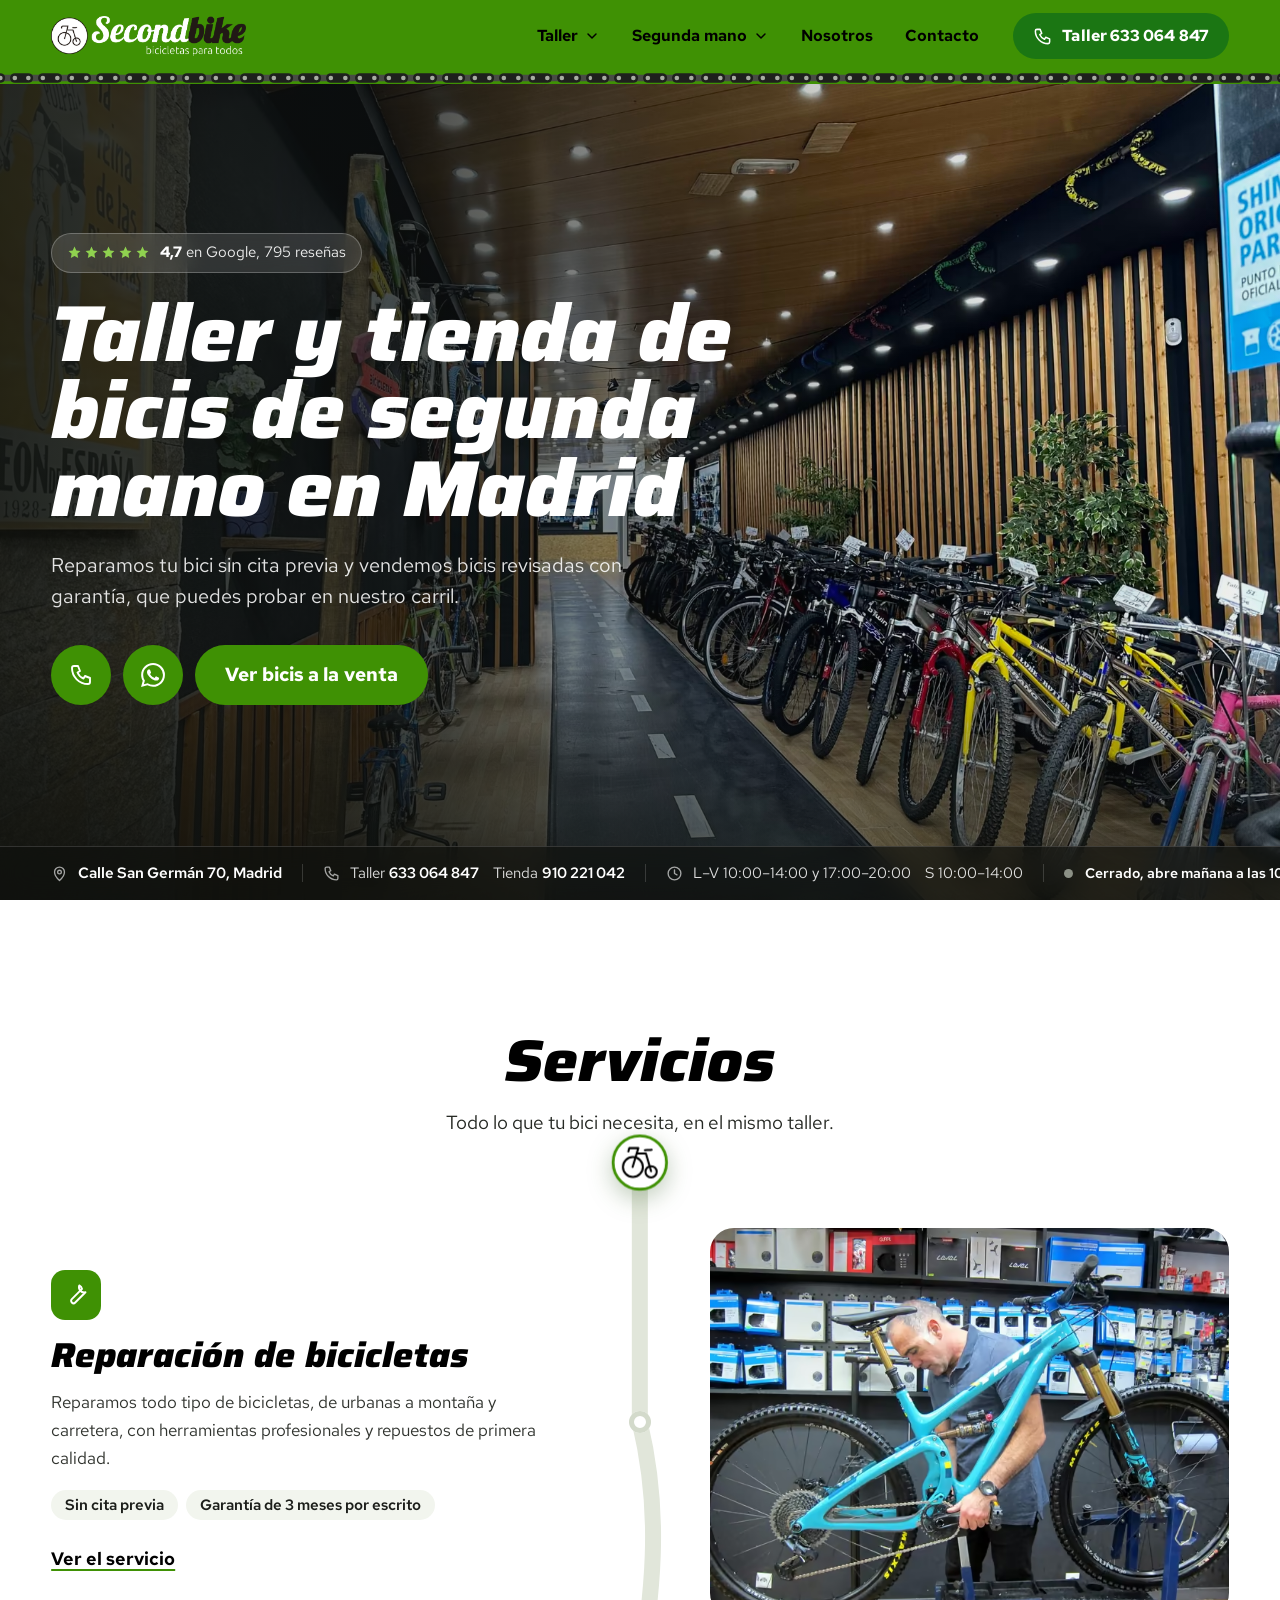
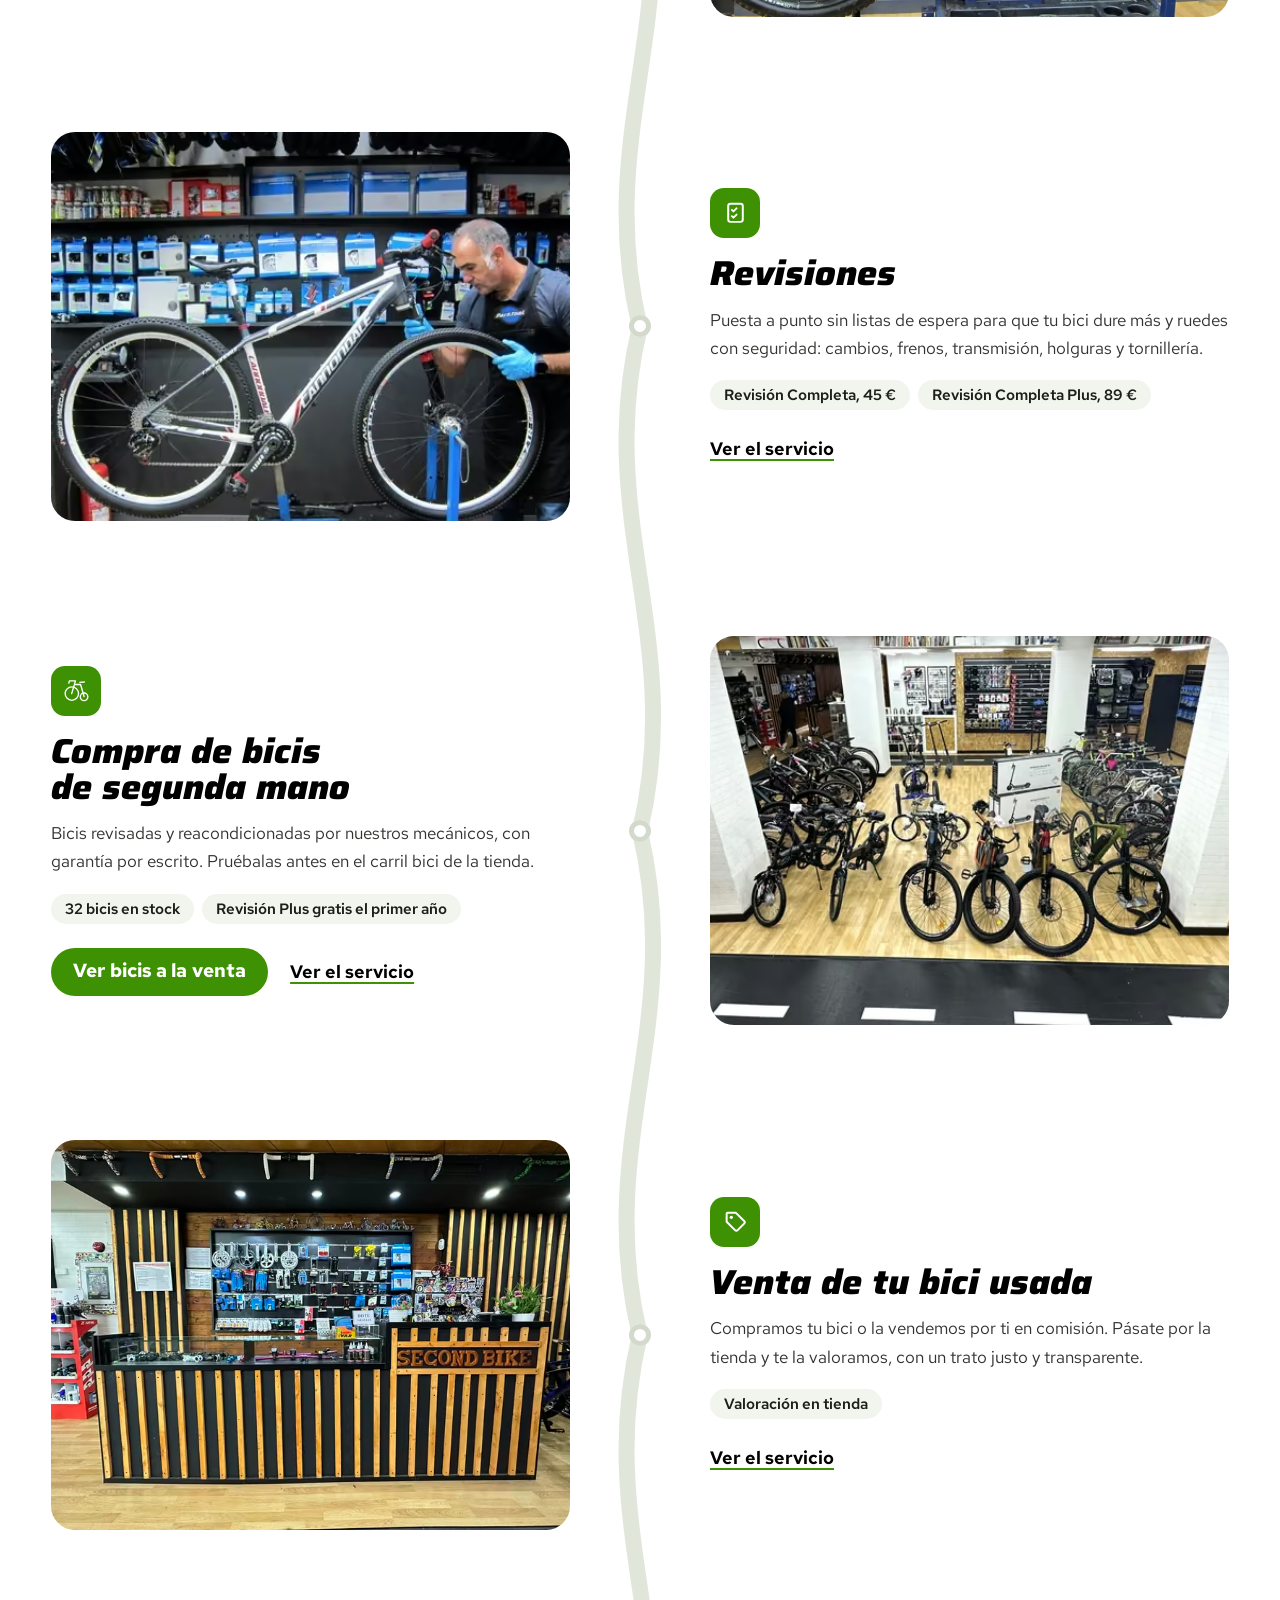
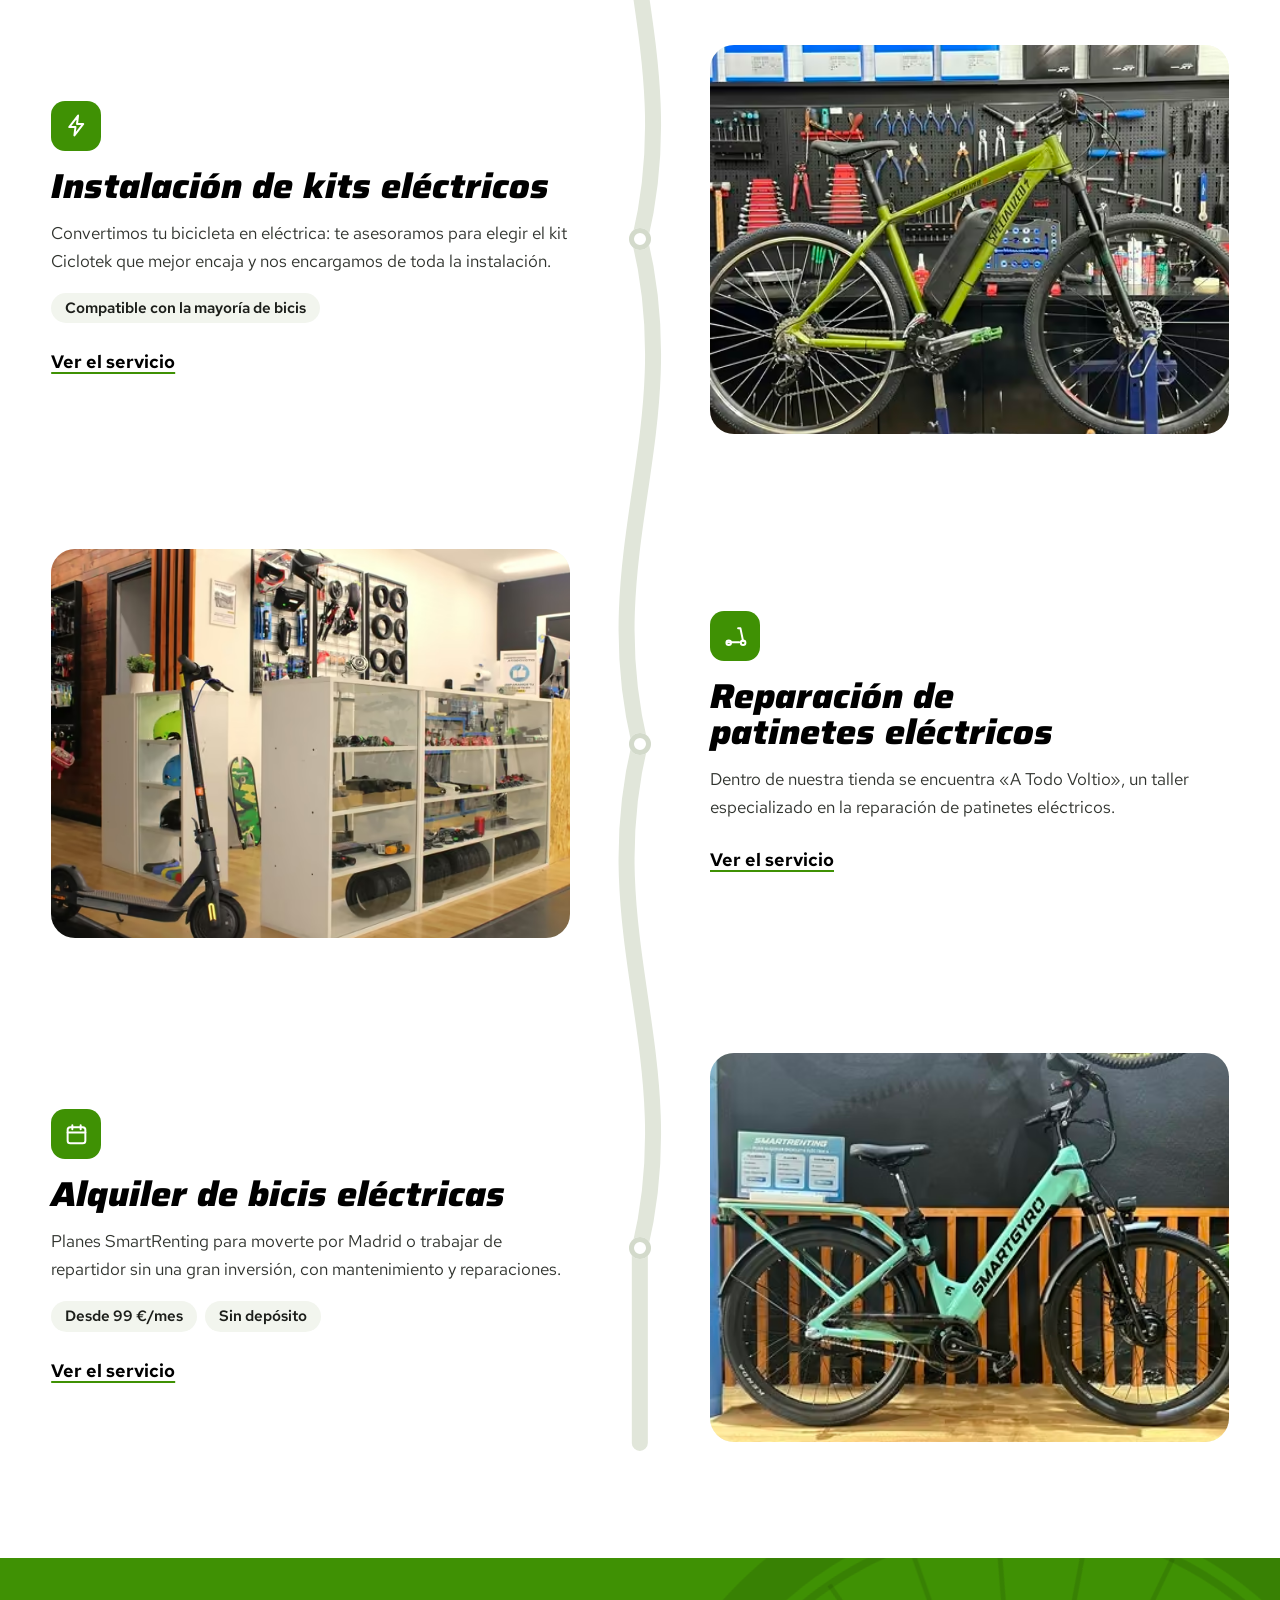
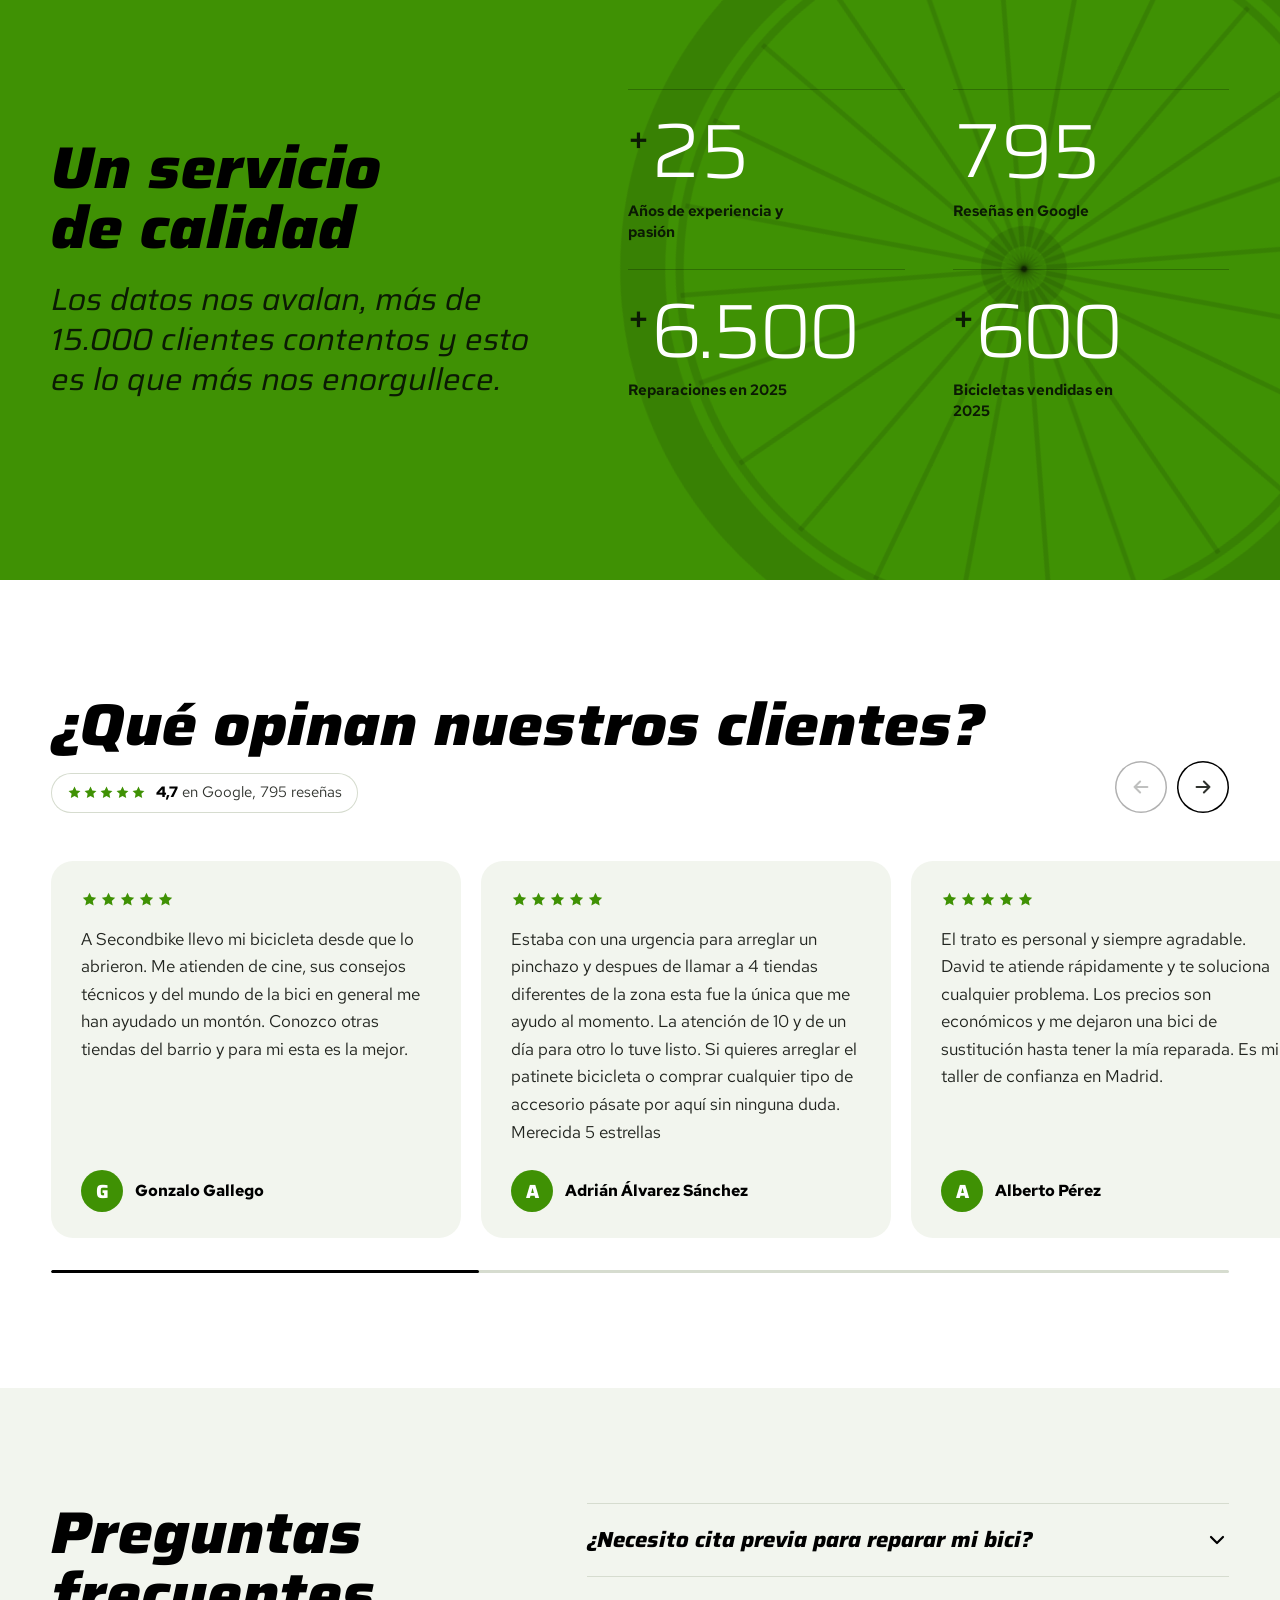
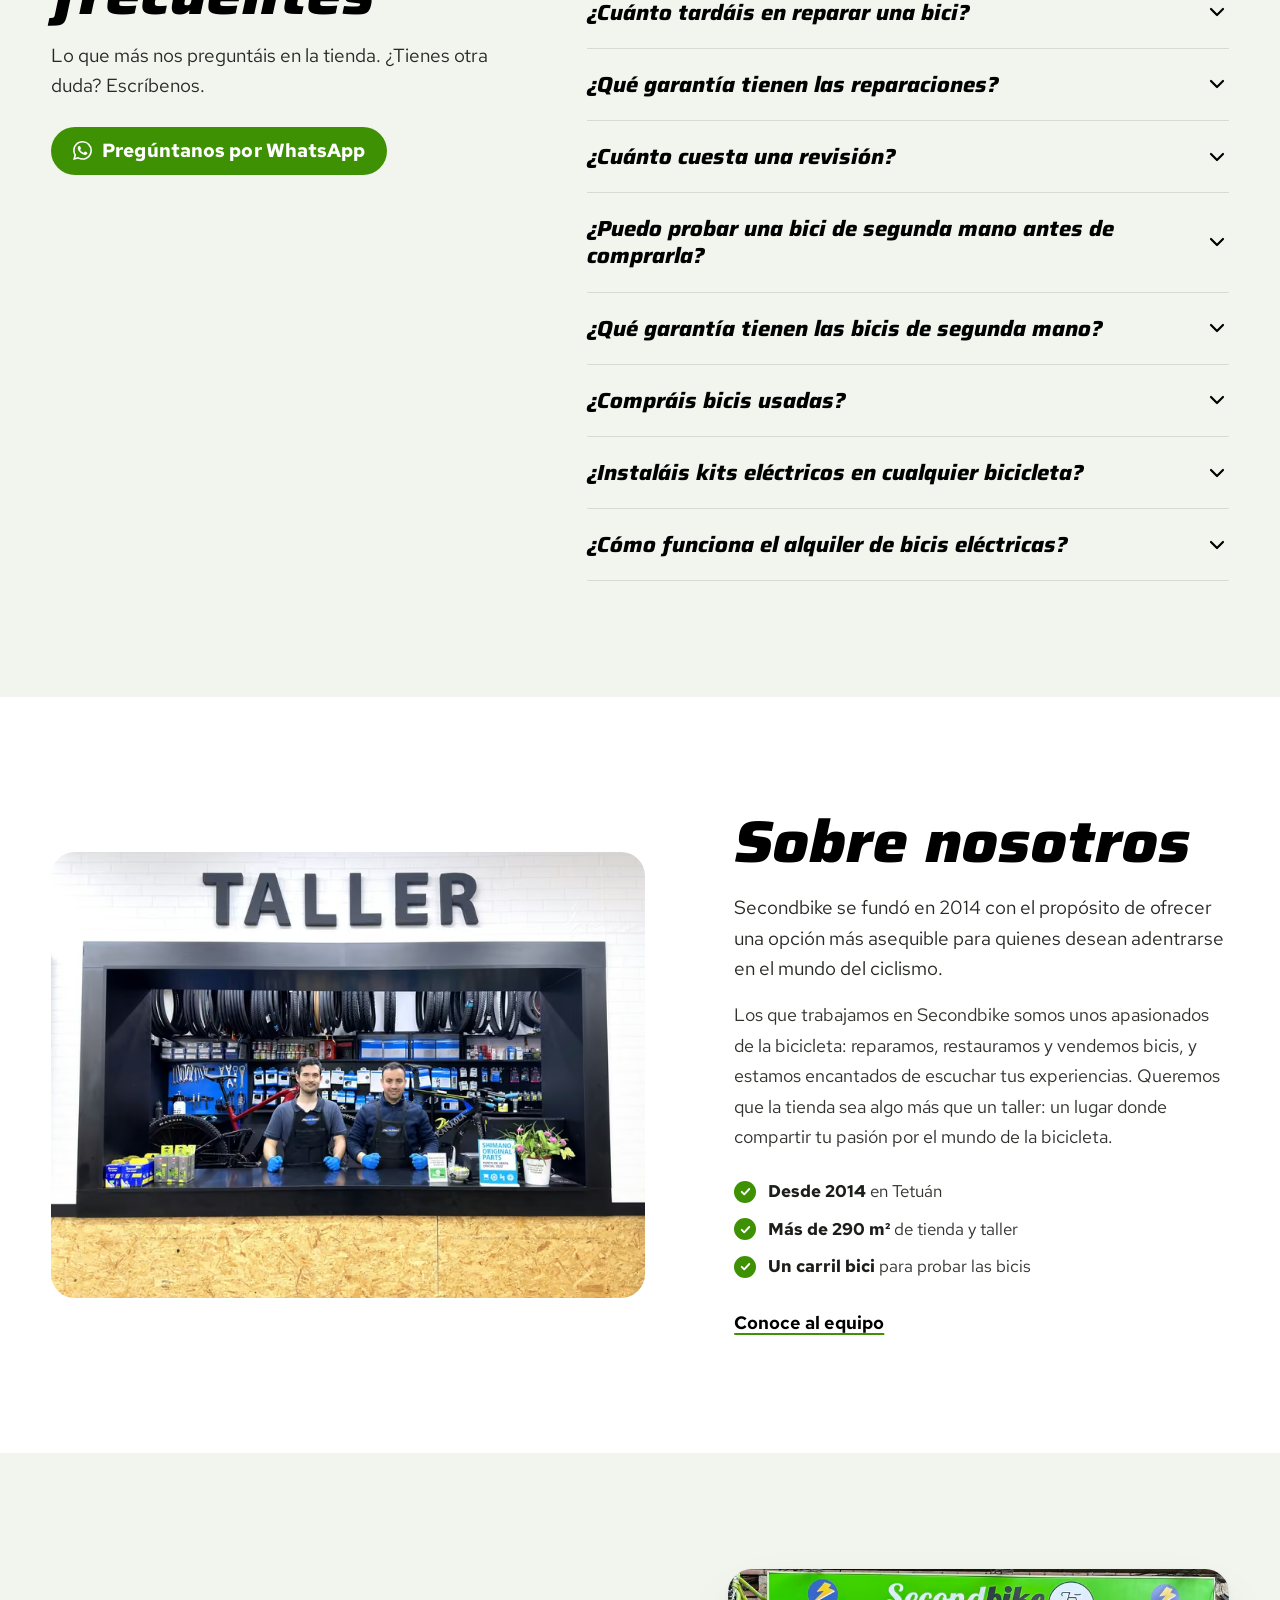
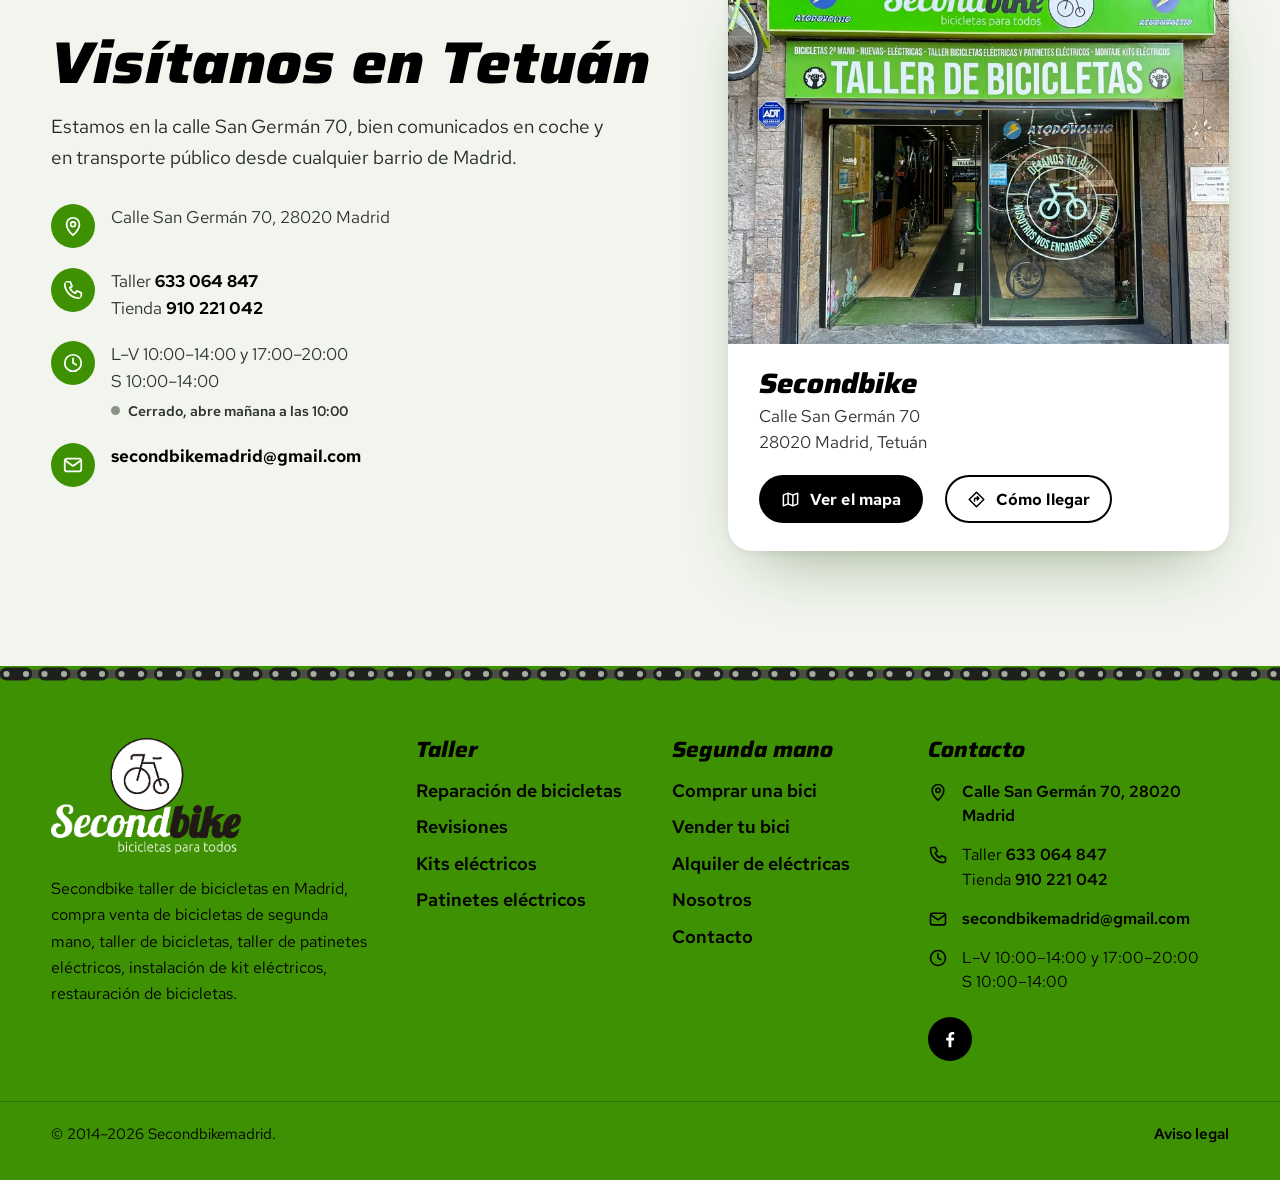
==== commit 7035e8e3: "design: v3 — home en siete secciones y menú nuevo Segunda batería de cambios de Juan: - Cabecera y C" ====
--- a/prototype/index.html
+++ b/prototype/index.html
@@ -36,6 +36,86 @@
   "sameAs": ["https://www.facebook.com/secondbike.madrid.1/"]
 }
 </script>
+<script type="application/ld+json">
+{
+ "@context": "https://schema.org",
+ "@type": "FAQPage",
+ "mainEntity": [
+  {
+   "@type": "Question",
+   "name": "¿Necesito cita previa para reparar mi bici?",
+   "acceptedAnswer": {
+    "@type": "Answer",
+    "text": "No. Trabajamos sin cita previa y sin lista de espera: tráenos la bici en nuestro horario y te decimos qué necesita."
+   }
+  },
+  {
+   "@type": "Question",
+   "name": "¿Cuánto tardáis en reparar una bici?",
+   "acceptedAnswer": {
+    "@type": "Answer",
+    "text": "La mayoría de reparaciones están listas en uno o dos días. Si la tuya va a tardar más, te podemos dejar una bici de sustitución."
+   }
+  },
+  {
+   "@type": "Question",
+   "name": "¿Qué garantía tienen las reparaciones?",
+   "acceptedAnswer": {
+    "@type": "Answer",
+    "text": "Todas nuestras reparaciones tienen una garantía por escrito de tres meses."
+   }
+  },
+  {
+   "@type": "Question",
+   "name": "¿Cuánto cuesta una revisión?",
+   "acceptedAnswer": {
+    "@type": "Answer",
+    "text": "La Revisión Completa cuesta 45 € y la Revisión Completa Plus, 89 €. Te recomendamos la Completa cada 1 a 6 meses y la Plus cada 6 a 12."
+   }
+  },
+  {
+   "@type": "Question",
+   "name": "¿Puedo probar una bici de segunda mano antes de comprarla?",
+   "acceptedAnswer": {
+    "@type": "Answer",
+    "text": "Sí. Dentro de la tienda tenemos un carril bici para que pruebes la que te guste antes de llevártela."
+   }
+  },
+  {
+   "@type": "Question",
+   "name": "¿Qué garantía tienen las bicis de segunda mano?",
+   "acceptedAnswer": {
+    "@type": "Answer",
+    "text": "Todas salen revisadas por nuestros mecánicos, con garantía por escrito y verificadas en colaboración con la Policía Nacional. Además, te regalamos la Revisión Completa Plus durante el primer año."
+   }
+  },
+  {
+   "@type": "Question",
+   "name": "¿Compráis bicis usadas?",
+   "acceptedAnswer": {
+    "@type": "Answer",
+    "text": "Sí. Pásate por la tienda y te la valoramos. Si lo prefieres, también podemos venderla por ti en comisión."
+   }
+  },
+  {
+   "@type": "Question",
+   "name": "¿Instaláis kits eléctricos en cualquier bicicleta?",
+   "acceptedAnswer": {
+    "@type": "Answer",
+    "text": "Los kits son compatibles con la mayoría de bicicletas. Te asesoramos para elegir el que mejor encaja con la tuya y hacemos toda la instalación."
+   }
+  },
+  {
+   "@type": "Question",
+   "name": "¿Cómo funciona el alquiler de bicis eléctricas?",
+   "acceptedAnswer": {
+    "@type": "Answer",
+    "text": "Con los planes SmartRenting, sin depósito: 129 €/mes sin permanencia, 109 €/mes con 3 meses o 99 €/mes con 6 meses, más el seguro obligatorio de 18 €/mes. Incluye mantenimiento y reparaciones."
+   }
+  }
+ ]
+}
+</script>
 </head>
 <body>
 <a class="salta" href="#principal">Saltar al contenido</a>
@@ -65,6 +145,11 @@
   <symbol id="i-lupa" viewBox="0 0 24 24"><circle cx="11" cy="11" r="6.5" fill="none" stroke="currentColor" stroke-width="1.9"/><path d="m16 16 5 5" stroke="currentColor" stroke-width="1.9" stroke-linecap="round"/></symbol>
   <symbol id="i-chat" viewBox="0 0 24 24"><path d="M4 5h16a1.5 1.5 0 0 1 1.5 1.5v9A1.5 1.5 0 0 1 20 17h-9l-5 4v-4H4a1.5 1.5 0 0 1-1.5-1.5v-9A1.5 1.5 0 0 1 4 5Z" fill="none" stroke="currentColor" stroke-width="1.9" stroke-linejoin="round"/><path d="M7.5 10h9M7.5 13h6" stroke="currentColor" stroke-width="1.9" stroke-linecap="round"/></symbol>
   <symbol id="i-regalo" viewBox="0 0 24 24"><rect x="3.5" y="8.5" width="17" height="4" rx="1" fill="none" stroke="currentColor" stroke-width="1.9"/><path d="M5 12.5V20a1 1 0 0 0 1 1h12a1 1 0 0 0 1-1v-7.5M12 8.5V21M12 8.5c-1.6-3.6-5.6-4.4-5.6-1.8 0 1.5 2.4 1.8 5.6 1.8Zm0 0c1.6-3.6 5.6-4.4 5.6-1.8 0 1.5-2.4 1.8-5.6 1.8Z" fill="none" stroke="currentColor" stroke-width="1.9" stroke-linejoin="round"/></symbol>
+  <symbol id="i-rayo" viewBox="0 0 24 24"><path d="M13.5 2.5 5 13.5h6l-1 8 8.5-11h-6Z" fill="none" stroke="currentColor" stroke-width="1.9" stroke-linejoin="round"/></symbol>
+  <symbol id="i-patinete" viewBox="0 0 24 24"><path d="M14.5 4h2.2l2.6 12.6M4 17.5h11.5" fill="none" stroke="currentColor" stroke-width="1.9" stroke-linecap="round" stroke-linejoin="round"/><circle cx="5.5" cy="18" r="2.2" fill="none" stroke="currentColor" stroke-width="1.9"/><circle cx="19.3" cy="18" r="2.2" fill="none" stroke="currentColor" stroke-width="1.9"/></symbol>
+  <symbol id="i-etiqueta" viewBox="0 0 24 24"><path d="M3.5 12.2V4.5a1 1 0 0 1 1-1h7.7l8.3 8.3a1.4 1.4 0 0 1 0 2L13.8 20.5a1.4 1.4 0 0 1-2 0Z" fill="none" stroke="currentColor" stroke-width="1.9" stroke-linejoin="round"/><circle cx="8" cy="8" r="1.6" fill="currentColor"/></symbol>
+  <symbol id="i-calendario" viewBox="0 0 24 24"><rect x="3.5" y="5" width="17" height="15.5" rx="2.5" fill="none" stroke="currentColor" stroke-width="1.9"/><path d="M3.5 10h17M8 3v4M16 3v4" stroke="currentColor" stroke-width="1.9" stroke-linecap="round"/></symbol>
+  <symbol id="i-lista" viewBox="0 0 24 24"><rect x="5" y="3.5" width="14" height="17.5" rx="2.2" fill="none" stroke="currentColor" stroke-width="1.9"/><path d="m8.5 9.5 1.5 1.5 3-3M8.5 15.5l1.5 1.5 3-3" fill="none" stroke="currentColor" stroke-width="1.8" stroke-linecap="round" stroke-linejoin="round"/></symbol>
 </svg>
 
 <!-- ============================ CABECERA ============================ -->
@@ -76,26 +161,21 @@
 
     <nav class="nav" aria-label="Principal">
       <ul class="nav__lista">
-        <li class="nav__inicio"><a href="#inicio" aria-current="page">Inicio</a></li>
+        <li class="nav__desp">
+          <button type="button" class="nav__boton" aria-expanded="false" aria-controls="m-taller">Taller <svg aria-hidden="true"><use href="#i-chevron"/></svg></button>
+          <div class="mega" id="m-taller"><ul><li><a class="mega__item" href="https://www.secondbikemadrid.com/taller-bicicletas-madrid/"><span class="mega__icono"><svg aria-hidden="true"><use href="#i-llave"/></svg></span><span><strong>Reparación de bicicletas</strong><small>Sin cita previa y con garantía de 3 meses</small></span></a></li><li><a class="mega__item" href="https://www.secondbikemadrid.com/producto/revision-completa-bicicleta/"><span class="mega__icono"><svg aria-hidden="true"><use href="#i-lista"/></svg></span><span><strong>Revisiones</strong><small>Completa por 45 € y Plus por 89 €</small></span></a></li><li><a class="mega__item" href="https://www.secondbikemadrid.com/montaje-kit-electricos-madrid/"><span class="mega__icono"><svg aria-hidden="true"><use href="#i-rayo"/></svg></span><span><strong>Kits eléctricos</strong><small>Convierte tu bici en eléctrica</small></span></a></li><li><a class="mega__item" href="https://www.secondbikemadrid.com/taller-patinetes-electricos-madrid/"><span class="mega__icono"><svg aria-hidden="true"><use href="#i-patinete"/></svg></span><span><strong>Patinetes eléctricos</strong><small>Reparación en A Todo Voltio</small></span></a></li></ul><p class="mega__pie"><span>Sin cita previa, de lunes a sábado</span><a class="enlace" href="#servicios">Todos los servicios</a></p></div>
+        </li>
+        <li class="nav__desp">
+          <button type="button" class="nav__boton" aria-expanded="false" aria-controls="m-segunda">Segunda mano <svg aria-hidden="true"><use href="#i-chevron"/></svg></button>
+          <div class="mega" id="m-segunda"><ul><li><a class="mega__item" href="https://www.secondbikemadrid.com/bicicletas-segunda-mano-madrid/"><span class="mega__icono"><svg aria-hidden="true"><use href="#i-bici"/></svg></span><span><strong>Comprar una bici</strong><small>32 bicis revisadas y con garantía</small></span></a></li><li><a class="mega__item" href="https://www.secondbikemadrid.com/vende-tu-bici/"><span class="mega__icono"><svg aria-hidden="true"><use href="#i-etiqueta"/></svg></span><span><strong>Vender tu bici</strong><small>Te la valoramos en la tienda</small></span></a></li><li><a class="mega__item" href="https://www.secondbikemadrid.com/producto/alquiler-bicicletas-electricas/"><span class="mega__icono"><svg aria-hidden="true"><use href="#i-calendario"/></svg></span><span><strong>Alquiler de eléctricas</strong><small>Desde 99 €/mes, sin depósito</small></span></a></li></ul><p class="mega__pie"><span>Pruébalas en nuestro carril</span><a class="enlace" href="https://www.secondbikemadrid.com/shop/">Ver bicis a la venta</a></p></div>
+        </li>
         <li><a href="https://www.secondbikemadrid.com/nosotros-histotia-mecanicos-grantia-tienda-bicicletas-segunda-mano-madrid/">Nosotros</a></li>
-        <li><a href="https://www.secondbikemadrid.com/taller-bicicletas-madrid/">Taller bicicletas</a></li>
-        <li><a href="https://www.secondbikemadrid.com/bicicletas-segunda-mano-madrid/">Bicicletas segunda mano</a></li>
-        <li><a href="https://www.secondbikemadrid.com/montaje-kit-electricos-madrid/">Kit eléctricos</a></li>
-        <li><a href="https://www.secondbikemadrid.com/taller-patinetes-electricos-madrid/">Taller patinetes</a></li>
-        <li class="nav__desp">
-          <button type="button" class="nav__boton" aria-expanded="false" aria-controls="sub-servicios">Servicios <svg aria-hidden="true"><use href="#i-chevron"/></svg></button>
-          <ul class="nav__sub" id="sub-servicios">
-            <li><a href="https://www.secondbikemadrid.com/tienda-taller-bici-madrid/">Tienda</a></li>
-            <li><a href="https://www.secondbikemadrid.com/vende-tu-bici/">Vende tu bici</a></li>
-          </ul>
-        </li>
         <li><a href="https://www.secondbikemadrid.com/contacto-direccion-horario-taller-madrid-tetuan/">Contacto</a></li>
       </ul>
     </nav>
 
     <div class="cab__acciones">
-      <p class="estado" data-estado hidden><span class="estado__punto" aria-hidden="true"></span><span class="estado__texto"></span></p>
-      <a class="boton boton--negro boton--cab" href="tel:+34633064847"><svg aria-hidden="true"><use href="#i-tel"/></svg><span><span class="solo-ancho">Taller </span>633 064 847</span></a>
+      <a class="boton boton--activo boton--cab" href="tel:+34633064847"><svg aria-hidden="true"><use href="#i-tel"/></svg><span><span class="solo-ancho">Taller </span>633 064 847</span></a>
       <button type="button" class="cab__menu" aria-expanded="false" aria-controls="menu-movil"><svg aria-hidden="true"><use href="#i-menu"/></svg><span>Menú</span></button>
     </div>
   </div>
@@ -106,20 +186,14 @@
 <!-- Menú en móvil y tableta -->
 <div class="menu" id="menu-movil" hidden>
   <nav aria-label="Menú">
-    <ul class="menu__lista">
-      <li><a href="#inicio">Inicio</a></li>
-      <li><a href="https://www.secondbikemadrid.com/nosotros-histotia-mecanicos-grantia-tienda-bicicletas-segunda-mano-madrid/">Nosotros</a></li>
-      <li><a href="https://www.secondbikemadrid.com/taller-bicicletas-madrid/">Taller bicicletas</a></li>
-      <li><a href="https://www.secondbikemadrid.com/bicicletas-segunda-mano-madrid/">Bicicletas segunda mano</a></li>
-      <li><a href="https://www.secondbikemadrid.com/montaje-kit-electricos-madrid/">Kit eléctricos</a></li>
-      <li><a href="https://www.secondbikemadrid.com/taller-patinetes-electricos-madrid/">Taller patinetes</a></li>
-      <li><a href="https://www.secondbikemadrid.com/tienda-taller-bici-madrid/">Tienda</a></li>
-      <li><a href="https://www.secondbikemadrid.com/vende-tu-bici/">Vende tu bici</a></li>
-      <li><a href="https://www.secondbikemadrid.com/contacto-direccion-horario-taller-madrid-tetuan/">Contacto</a></li>
-    </ul>
+    <p class="menu__grupo">Taller</p>
+    <ul class="menu__lista"><li><a href="https://www.secondbikemadrid.com/taller-bicicletas-madrid/">Reparación de bicicletas</a></li><li><a href="https://www.secondbikemadrid.com/producto/revision-completa-bicicleta/">Revisiones</a></li><li><a href="https://www.secondbikemadrid.com/montaje-kit-electricos-madrid/">Kits eléctricos</a></li><li><a href="https://www.secondbikemadrid.com/taller-patinetes-electricos-madrid/">Patinetes eléctricos</a></li></ul>
+    <p class="menu__grupo">Segunda mano</p>
+    <ul class="menu__lista"><li><a href="https://www.secondbikemadrid.com/bicicletas-segunda-mano-madrid/">Comprar una bici</a></li><li><a href="https://www.secondbikemadrid.com/vende-tu-bici/">Vender tu bici</a></li><li><a href="https://www.secondbikemadrid.com/producto/alquiler-bicicletas-electricas/">Alquiler de eléctricas</a></li><li><a href="https://www.secondbikemadrid.com/shop/">Ver bicis a la venta</a></li></ul>
+    <ul class="menu__lista"><li><a href="https://www.secondbikemadrid.com/nosotros-histotia-mecanicos-grantia-tienda-bicicletas-segunda-mano-madrid/">Nosotros</a></li><li><a href="https://www.secondbikemadrid.com/contacto-direccion-horario-taller-madrid-tetuan/">Contacto</a></li></ul>
   </nav>
   <div class="menu__contacto">
-    <a class="boton boton--negro" href="tel:+34633064847"><svg aria-hidden="true"><use href="#i-tel"/></svg><span>Taller 633 064 847</span></a>
+    <a class="boton boton--activo" href="tel:+34633064847"><svg aria-hidden="true"><use href="#i-tel"/></svg><span>Taller 633 064 847</span></a>
     <a class="boton boton--blanco" href="tel:+34910221042"><svg aria-hidden="true"><use href="#i-tel"/></svg><span>Tienda 910 221 042</span></a>
     <p>Calle San Germán 70, 28020 Madrid<br>L–V 10:00–14:00 y 17:00–20:00<br>S 10:00–14:00</p>
   </div>
@@ -130,387 +204,290 @@
 <!-- ============================ HERO ============================ -->
 <section class="hero" aria-labelledby="hero-titulo">
   <figure class="hero__foto">
-    <picture>
-      <source type="image/avif" sizes="100vw" srcset="assets/img/hero-carril-tienda-480.avif 480w, assets/img/hero-carril-tienda-768.avif 768w, assets/img/hero-carril-tienda-1200.avif 1200w, assets/img/hero-carril-tienda-1800.avif 1800w">
-      <img src="assets/img/hero-carril-tienda-1200.webp" sizes="100vw" srcset="assets/img/hero-carril-tienda-480.webp 480w, assets/img/hero-carril-tienda-768.webp 768w, assets/img/hero-carril-tienda-1200.webp 1200w, assets/img/hero-carril-tienda-1800.webp 1800w" width="1800" height="1350" fetchpriority="high" decoding="async" alt="El carril bici pintado que recorre la tienda de Secondbike, con bicicletas de segunda mano aparcadas a un lado">
-    </picture>
+    <picture><source type="image/avif" sizes="100vw" srcset="assets/img/hero-carril-tienda-480.avif 480w, assets/img/hero-carril-tienda-768.avif 768w, assets/img/hero-carril-tienda-1200.avif 1200w, assets/img/hero-carril-tienda-1800.avif 1800w"><img src="assets/img/hero-carril-tienda-768.webp" sizes="100vw" srcset="assets/img/hero-carril-tienda-480.webp 480w, assets/img/hero-carril-tienda-768.webp 768w, assets/img/hero-carril-tienda-1200.webp 1200w, assets/img/hero-carril-tienda-1800.webp 1800w" width="1800" height="1350" fetchpriority="high" decoding="async" alt="El carril bici pintado que recorre la tienda de Secondbike, con bicicletas de segunda mano aparcadas a un lado"></picture>
   </figure>
 
   <div class="env hero__cuerpo">
-    <h1 class="hero__titulo" id="hero-titulo">
-      <span class="hero__marca">Secondbike</span>
-      <span class="hero__sub">Tienda de bicicletas de segunda mano.</span>
-    </h1>
+    <a class="hero__nota" href="#opiniones">
+      <span class="hero__estrellas" aria-hidden="true"><svg><use href="#i-estrella"/></svg><svg><use href="#i-estrella"/></svg><svg><use href="#i-estrella"/></svg><svg><use href="#i-estrella"/></svg><svg><use href="#i-estrella"/></svg></span>
+      <span><strong>4,7</strong> en Google, 795 reseñas</span>
+    </a>
+    <h1 class="hero__titulo" id="hero-titulo">Taller y tienda de bicis de segunda mano en Madrid</h1>
+    <p class="hero__entrada">Reparamos tu bici sin cita previa y vendemos bicis revisadas con garantía, que puedes probar en nuestro carril.</p>
     <div class="hero__botones">
-      <a class="boton boton--verde boton--grande" href="tel:+34633064847"><svg aria-hidden="true"><use href="#i-tel"/></svg><span>Taller 633 064 847</span></a>
-      <a class="boton boton--wa boton--grande" href="https://wa.me/34633064847" target="_blank" rel="noopener"><svg aria-hidden="true"><use href="#i-wa"/></svg><span>WhatsApp</span></a>
-      <a class="boton boton--claro boton--grande" href="#bicis"><span>Ver bicis<span class="oculta-m"> a la venta</span></span></a>
-    </div>
-  </div>
-
-  <div class="hero__datos">
+      <a class="boton-icono boton-icono--grande" href="tel:+34633064847" aria-label="Llamar al taller, 633 064 847"><svg aria-hidden="true"><use href="#i-tel"/></svg></a>
+      <a class="boton-icono boton-icono--grande" href="https://wa.me/34633064847" target="_blank" rel="noopener" aria-label="Escribir por WhatsApp"><svg aria-hidden="true"><use href="#i-wa"/></svg></a>
+      <a class="boton boton--verde boton--grande" href="https://www.secondbikemadrid.com/shop/">Ver bicis a la venta</a>
+    </div>
+  </div>
+
+  <!-- Sus datos, en una fila dentro del hero -->
+  <div class="hero__barra">
     <ul class="env datos">
-      <li class="dato">
-        <svg class="dato__icono" aria-hidden="true"><use href="#i-pin"/></svg>
-        <a class="dato__texto" href="https://maps.google.com/?q=Calle+San+Germ%C3%A1n+70,+28020+Madrid" target="_blank" rel="noopener">Calle San Germán 70,<br>28020 Madrid</a>
-      </li>
-      <li class="dato">
-        <svg class="dato__icono" aria-hidden="true"><use href="#i-tel"/></svg>
-        <span class="dato__texto">Taller <a href="tel:+34633064847">633 064 847</a><br>Tienda <a href="tel:+34910221042">910 221 042</a></span>
-      </li>
-      <li class="dato">
-        <svg class="dato__icono" aria-hidden="true"><use href="#i-reloj"/></svg>
-        <span class="dato__texto">L–V 10:00–14:00 y 17:00–20:00<br>S 10:00–14:00</span>
-        <span class="estado estado--dato" data-estado hidden><span class="estado__punto" aria-hidden="true"></span><span class="estado__texto"></span></span>
-      </li>
+      <li class="dato"><svg aria-hidden="true"><use href="#i-pin"/></svg><a href="https://maps.google.com/?q=Calle+San+Germ%C3%A1n+70,+28020+Madrid" target="_blank" rel="noopener">Calle San Germán 70, Madrid</a></li>
+      <li class="dato"><svg aria-hidden="true"><use href="#i-tel"/></svg><span>Taller <a href="tel:+34633064847">633 064 847</a></span><span>Tienda <a href="tel:+34910221042">910 221 042</a></span></li>
+      <li class="dato"><svg aria-hidden="true"><use href="#i-reloj"/></svg><span>L–V 10:00–14:00 y 17:00–20:00</span><span>S 10:00–14:00</span></li>
+      <li class="dato dato--estado"><span class="estado" data-estado hidden><span class="estado__punto" aria-hidden="true"></span><span class="estado__texto"></span></span></li>
     </ul>
   </div>
 </section>
 
 <!-- ============================ SERVICIOS ============================
-     Una carretera horizontal ligada al scroll: al bajar, la carretera avanza,
-     la bici del logo pedalea y cada servicio sube su persiana al llegar. -->
-<section class="servicios" id="servicios" aria-labelledby="servicios-titulo" data-servicios>
-  <div class="servicios__marco">
-    <div class="env servicios__cabeza">
-      <h2 class="titulo" id="servicios-titulo">Servicios</h2>
-      <p class="servicios__lema">Todo lo que tu bici necesita, en el mismo sitio.</p>
-      <p class="servicios__cuenta" aria-hidden="true"><span data-actual>1</span> de 6</p>
-    </div>
-    <div class="servicios__ventana">
-      <div class="servicios__pista" data-pista-servicios>
-        <ol class="servicios__lista">
-        <li class="servicio" data-i="0" id="servicio-reparacion">
-          <figure class="servicio__foto">
-            <picture><source type="image/avif" sizes="(min-width:1000px) 600px, 84vw" srcset="assets/img/taller-mostrador-480.avif 480w, assets/img/taller-mostrador-768.avif 768w, assets/img/taller-mostrador-1200.avif 1200w"><img src="assets/img/taller-mostrador-768.webp" sizes="(min-width:1000px) 600px, 84vw" srcset="assets/img/taller-mostrador-480.webp 480w, assets/img/taller-mostrador-768.webp 768w, assets/img/taller-mostrador-1200.webp 1200w" width="1200" height="905" loading="lazy" decoding="async" alt="Dos mecánicos de Secondbike en el mostrador del taller, bajo el rótulo TALLER"></picture>
-            <div class="persiana" aria-hidden="true"><span>Reparación de bicicletas</span></div>
-          </figure>
-          <div class="servicio__cuerpo">
+     Siete servicios de arriba abajo, alternando foto y texto. Una carretera
+     sutil los une y la rueda del logo baja por ella al hacer scroll. -->
+<section class="sec servicios" id="servicios" aria-labelledby="servicios-titulo">
+  <div class="env servicios__cabeza">
+    <h2 class="titulo" id="servicios-titulo">Servicios</h2>
+    <p class="entradilla">Todo lo que tu bici necesita, en el mismo taller.</p>
+  </div>
+  <div class="env">
+    <div class="ruta" data-ruta>
+      <svg class="ruta__trazo" aria-hidden="true" focusable="false"><path class="ruta__asfalto" d=""/></svg>
+      <div class="ruta__rueda" aria-hidden="true">
+        <svg viewBox="0 0 64 64"><circle cx="32" cy="32" r="30" fill="#fff"/><circle cx="32" cy="32" r="28.5" fill="none" stroke="#3F9104" stroke-width="3"/><g transform="translate(12.2 14.5) scale(.6)" fill="none" stroke="#000" stroke-width="3.6" stroke-linecap="round" stroke-linejoin="round"><g transform="translate(-16 -20)"><circle cx="36.7" cy="57.2" r="17.7"/><circle cx="69" cy="65.7" r="10"/><path d="M28.6 29.5 30.3 23.6H46.3L36.2 57.2M44.1 33.2H59.8L69 64.8M58 27.4c4-1.1 8 .5 12-.9"/></g></g></svg>
+      </div>
+      <ol class="servicios__lista">
+        <li class="servicio" id="servicio-reparacion">
+          <figure class="servicio__foto"><picture><source type="image/avif" sizes="(min-width:1000px) 560px, 100vw" srcset="assets/img/mecanico-mtb-480.avif 480w, assets/img/mecanico-mtb-768.avif 768w, assets/img/mecanico-mtb-1200.avif 1200w"><img src="assets/img/mecanico-mtb-768.webp" sizes="(min-width:1000px) 560px, 100vw" srcset="assets/img/mecanico-mtb-480.webp 480w, assets/img/mecanico-mtb-768.webp 768w, assets/img/mecanico-mtb-1200.webp 1200w" width="1200" height="855" loading="lazy" decoding="async" alt="Mecánico de Secondbike ajustando una bicicleta de montaña de doble suspensión en el soporte del taller"></picture></figure>
+          <div class="servicio__cuerpo">
+            <span class="servicio__icono" aria-hidden="true"><svg><use href="#i-llave"/></svg></span>
             <h3 class="servicio__nombre">Reparación de bicicletas</h3>
-            <p class="servicio__texto">Reparamos todo tipo de bicicletas, de urbanas a montaña y carretera, con herramientas profesionales y repuestos de primera. Tu bici volverá a rodar como el primer día.</p>
-            <ul class="servicio__datos"><li>Sin cita previa</li><li>Garantía de 3 meses por escrito</li><li>Presupuesto sin compromiso</li></ul>
-            <div class="fila-botones"><a class="boton boton--negro" href="https://www.secondbikemadrid.com/taller-bicicletas-madrid/"><svg aria-hidden="true"><use href="#i-mas"/></svg><span>Más información</span></a></div>
-          </div>
-        </li>
-        <li class="servicio" data-i="1" id="servicio-compra">
-          <figure class="servicio__foto">
-            <picture><source type="image/avif" sizes="(min-width:1000px) 600px, 84vw" srcset="assets/img/tienda-bicis-carril-480.avif 480w, assets/img/tienda-bicis-carril-768.avif 768w, assets/img/tienda-bicis-carril-1200.avif 1200w"><img src="assets/img/tienda-bicis-carril-768.webp" sizes="(min-width:1000px) 600px, 84vw" srcset="assets/img/tienda-bicis-carril-480.webp 480w, assets/img/tienda-bicis-carril-768.webp 768w, assets/img/tienda-bicis-carril-1200.webp 1200w" width="1200" height="612" loading="lazy" decoding="async" alt="Bicicletas de segunda mano sobre una isla de madera rodeada por el carril bici de la tienda"></picture>
-            <div class="persiana" aria-hidden="true"><span>Compra de bicis de segunda mano</span></div>
-          </figure>
-          <div class="servicio__cuerpo">
+            <p class="servicio__texto">Reparamos todo tipo de bicicletas, de urbanas a montaña y carretera, con herramientas profesionales y repuestos de primera calidad.</p>
+            <ul class="servicio__datos"><li>Sin cita previa</li><li>Garantía de 3 meses por escrito</li></ul>
+            <div class="fila-botones"><a class="enlace" href="https://www.secondbikemadrid.com/taller-bicicletas-madrid/">Ver el servicio</a></div>
+          </div>
+          <span class="hito" aria-hidden="true"></span>
+        </li>
+        <li class="servicio" id="servicio-revisiones">
+          <figure class="servicio__foto"><picture><source type="image/avif" sizes="(min-width:1000px) 560px, 100vw" srcset="assets/img/revision-completa-480.avif 480w, assets/img/revision-completa-550.avif 550w"><img src="assets/img/revision-completa-550.webp" sizes="(min-width:1000px) 560px, 100vw" srcset="assets/img/revision-completa-480.webp 480w, assets/img/revision-completa-550.webp 550w" width="550" height="387" loading="lazy" decoding="async" alt="Mecánico de Secondbike revisando una bicicleta de montaña blanca en el soporte"></picture></figure>
+          <div class="servicio__cuerpo">
+            <span class="servicio__icono" aria-hidden="true"><svg><use href="#i-lista"/></svg></span>
+            <h3 class="servicio__nombre">Revisiones</h3>
+            <p class="servicio__texto">Puesta a punto sin listas de espera para que tu bici dure más y ruedes con seguridad: cambios, frenos, transmisión, holguras y tornillería.</p>
+            <ul class="servicio__datos"><li>Revisión Completa, 45 €</li><li>Revisión Completa Plus, 89 €</li></ul>
+            <div class="fila-botones"><a class="enlace" href="https://www.secondbikemadrid.com/producto/revision-completa-bicicleta/">Ver el servicio</a></div>
+          </div>
+          <span class="hito" aria-hidden="true"></span>
+        </li>
+        <li class="servicio" id="servicio-compra">
+          <figure class="servicio__foto"><picture><source type="image/avif" sizes="(min-width:1000px) 560px, 100vw" srcset="assets/img/tienda-bicis-carril-480.avif 480w, assets/img/tienda-bicis-carril-768.avif 768w, assets/img/tienda-bicis-carril-1200.avif 1200w"><img src="assets/img/tienda-bicis-carril-768.webp" sizes="(min-width:1000px) 560px, 100vw" srcset="assets/img/tienda-bicis-carril-480.webp 480w, assets/img/tienda-bicis-carril-768.webp 768w, assets/img/tienda-bicis-carril-1200.webp 1200w" width="1200" height="612" loading="lazy" decoding="async" alt="Bicicletas de segunda mano sobre una isla de madera rodeada por el carril bici de la tienda"></picture></figure>
+          <div class="servicio__cuerpo">
+            <span class="servicio__icono" aria-hidden="true"><svg><use href="#i-bici"/></svg></span>
             <h3 class="servicio__nombre">Compra de bicis de segunda mano</h3>
-            <p class="servicio__texto">Bicis revisadas y reacondicionadas por nuestros mecánicos, con garantía por escrito. Antes de llevártela, pruébala en el carril bici de la tienda.</p>
-            <ul class="servicio__datos"><li>Revisión Plus gratis el primer año</li><li>Verificadas con la Policía Nacional</li></ul>
-            <div class="fila-botones"><a class="boton boton--negro" href="#bicis"><span>Ver bicis a la venta</span></a><a class="enlace" href="https://www.secondbikemadrid.com/bicicletas-segunda-mano-madrid/">Más información</a></div>
-          </div>
-        </li>
-        <li class="servicio" data-i="2" id="servicio-venta">
-          <figure class="servicio__foto">
-            <picture><source type="image/avif" sizes="(min-width:1000px) 600px, 84vw" srcset="assets/img/mostrador-secondbike-480.avif 480w, assets/img/mostrador-secondbike-768.avif 768w, assets/img/mostrador-secondbike-1200.avif 1200w"><img src="assets/img/mostrador-secondbike-768.webp" sizes="(min-width:1000px) 600px, 84vw" srcset="assets/img/mostrador-secondbike-480.webp 480w, assets/img/mostrador-secondbike-768.webp 768w, assets/img/mostrador-secondbike-1200.webp 1200w" width="1200" height="900" loading="lazy" decoding="async" alt="Mostrador de madera y negro de la tienda Secondbike, donde se valoran las bicis usadas"></picture>
-            <div class="persiana" aria-hidden="true"><span>Venta de tu bici usada</span></div>
-          </figure>
-          <div class="servicio__cuerpo">
+            <p class="servicio__texto">Bicis revisadas y reacondicionadas por nuestros mecánicos, con garantía por escrito. Pruébalas antes en el carril bici de la tienda.</p>
+            <ul class="servicio__datos"><li>32 bicis en stock</li><li>Revisión Plus gratis el primer año</li></ul>
+            <div class="fila-botones"><a class="boton boton--verde" href="https://www.secondbikemadrid.com/shop/">Ver bicis a la venta</a><a class="enlace" href="https://www.secondbikemadrid.com/bicicletas-segunda-mano-madrid/">Ver el servicio</a></div>
+          </div>
+          <span class="hito" aria-hidden="true"></span>
+        </li>
+        <li class="servicio" id="servicio-venta">
+          <figure class="servicio__foto"><picture><source type="image/avif" sizes="(min-width:1000px) 560px, 100vw" srcset="assets/img/mostrador-secondbike-480.avif 480w, assets/img/mostrador-secondbike-768.avif 768w, assets/img/mostrador-secondbike-1200.avif 1200w"><img src="assets/img/mostrador-secondbike-768.webp" sizes="(min-width:1000px) 560px, 100vw" srcset="assets/img/mostrador-secondbike-480.webp 480w, assets/img/mostrador-secondbike-768.webp 768w, assets/img/mostrador-secondbike-1200.webp 1200w" width="1200" height="900" loading="lazy" decoding="async" alt="Mostrador de madera y negro de la tienda Secondbike, donde se valoran las bicis usadas"></picture></figure>
+          <div class="servicio__cuerpo">
+            <span class="servicio__icono" aria-hidden="true"><svg><use href="#i-etiqueta"/></svg></span>
             <h3 class="servicio__nombre">Venta de tu bici usada</h3>
-            <p class="servicio__texto">Compramos bicis de segunda mano: pásate por la tienda y te la valoramos, con un trato justo, seguro y totalmente transparente.</p>
+            <p class="servicio__texto">Compramos tu bici o la vendemos por ti en comisión. Pásate por la tienda y te la valoramos, con un trato justo y transparente.</p>
             <ul class="servicio__datos"><li>Valoración en tienda</li></ul>
-            <div class="fila-botones"><a class="boton boton--negro" href="https://www.secondbikemadrid.com/vende-tu-bici/"><svg aria-hidden="true"><use href="#i-mas"/></svg><span>Más información</span></a></div>
-          </div>
-        </li>
-        <li class="servicio" data-i="3" id="servicio-kits">
-          <figure class="servicio__foto">
-            <picture><source type="image/avif" sizes="(min-width:1000px) 600px, 84vw" srcset="assets/img/kit-electrico-ciclotek-480.avif 480w, assets/img/kit-electrico-ciclotek-550.avif 550w"><img src="assets/img/kit-electrico-ciclotek-550.webp" sizes="(min-width:1000px) 600px, 84vw" srcset="assets/img/kit-electrico-ciclotek-480.webp 480w, assets/img/kit-electrico-ciclotek-550.webp 550w" width="550" height="387" loading="lazy" decoding="async" alt="Bicicleta de montaña verde en el soporte del taller con un kit eléctrico Ciclotek recién montado"></picture>
-            <div class="persiana" aria-hidden="true"><span>Instalación de kits eléctricos</span></div>
-          </figure>
-          <div class="servicio__cuerpo">
+            <div class="fila-botones"><a class="enlace" href="https://www.secondbikemadrid.com/vende-tu-bici/">Ver el servicio</a></div>
+          </div>
+          <span class="hito" aria-hidden="true"></span>
+        </li>
+        <li class="servicio" id="servicio-kits">
+          <figure class="servicio__foto"><picture><source type="image/avif" sizes="(min-width:1000px) 560px, 100vw" srcset="assets/img/kit-electrico-ciclotek-480.avif 480w, assets/img/kit-electrico-ciclotek-550.avif 550w"><img src="assets/img/kit-electrico-ciclotek-550.webp" sizes="(min-width:1000px) 560px, 100vw" srcset="assets/img/kit-electrico-ciclotek-480.webp 480w, assets/img/kit-electrico-ciclotek-550.webp 550w" width="550" height="387" loading="lazy" decoding="async" alt="Bicicleta de montaña verde en el soporte del taller con un kit eléctrico Ciclotek recién montado"></picture></figure>
+          <div class="servicio__cuerpo">
+            <span class="servicio__icono" aria-hidden="true"><svg><use href="#i-rayo"/></svg></span>
             <h3 class="servicio__nombre">Instalación de kits eléctricos</h3>
-            <p class="servicio__texto">Convertimos tu bicicleta en eléctrica. Te asesoramos para elegir el kit que mejor encaja con tu bici y nos encargamos de toda la instalación.</p>
-            <ul class="servicio__datos"><li>Kits Ciclotek</li></ul>
-            <div class="fila-botones"><a class="boton boton--negro" href="https://www.secondbikemadrid.com/montaje-kit-electricos-madrid/"><svg aria-hidden="true"><use href="#i-mas"/></svg><span>Más información</span></a><a class="enlace" href="#electrica">Por qué hacerla eléctrica</a></div>
-          </div>
-        </li>
-        <li class="servicio" data-i="4" id="servicio-patinetes">
-          <figure class="servicio__foto">
-            <picture><source type="image/avif" sizes="(min-width:1000px) 600px, 84vw" srcset="assets/img/taller-patinetes-480.avif 480w, assets/img/taller-patinetes-768.avif 768w, assets/img/taller-patinetes-1200.avif 1200w"><img src="assets/img/taller-patinetes-768.webp" sizes="(min-width:1000px) 600px, 84vw" srcset="assets/img/taller-patinetes-480.webp 480w, assets/img/taller-patinetes-768.webp 768w, assets/img/taller-patinetes-1200.webp 1200w" width="1200" height="800" loading="lazy" decoding="async" alt="Rincón de A Todo Voltio dentro de la tienda, con un patinete eléctrico y estanterías de recambios"></picture>
-            <div class="persiana" aria-hidden="true"><span>Reparación de patinetes eléctricos</span></div>
-          </figure>
-          <div class="servicio__cuerpo">
+            <p class="servicio__texto">Convertimos tu bicicleta en eléctrica: te asesoramos para elegir el kit Ciclotek que mejor encaja y nos encargamos de toda la instalación.</p>
+            <ul class="servicio__datos"><li>Compatible con la mayoría de bicis</li></ul>
+            <div class="fila-botones"><a class="enlace" href="https://www.secondbikemadrid.com/montaje-kit-electricos-madrid/">Ver el servicio</a></div>
+          </div>
+          <span class="hito" aria-hidden="true"></span>
+        </li>
+        <li class="servicio" id="servicio-patinetes">
+          <figure class="servicio__foto"><picture><source type="image/avif" sizes="(min-width:1000px) 560px, 100vw" srcset="assets/img/taller-patinetes-480.avif 480w, assets/img/taller-patinetes-768.avif 768w, assets/img/taller-patinetes-1200.avif 1200w"><img src="assets/img/taller-patinetes-768.webp" sizes="(min-width:1000px) 560px, 100vw" srcset="assets/img/taller-patinetes-480.webp 480w, assets/img/taller-patinetes-768.webp 768w, assets/img/taller-patinetes-1200.webp 1200w" width="1200" height="800" loading="lazy" decoding="async" alt="Rincón de A Todo Voltio dentro de la tienda, con un patinete eléctrico y estanterías de recambios"></picture></figure>
+          <div class="servicio__cuerpo">
+            <span class="servicio__icono" aria-hidden="true"><svg><use href="#i-patinete"/></svg></span>
             <h3 class="servicio__nombre">Reparación de patinetes eléctricos</h3>
             <p class="servicio__texto">Dentro de nuestra tienda se encuentra «A Todo Voltio», un taller especializado en la reparación de patinetes eléctricos.</p>
-            <div class="fila-botones"><a class="boton boton--negro" href="https://atodovoltio.com/" target="_blank" rel="noopener"><svg aria-hidden="true"><use href="#i-mas"/></svg><span>Más información</span></a></div>
-          </div>
-        </li>
-        <li class="servicio" data-i="5" id="servicio-alquiler">
-          <figure class="servicio__foto">
-            <picture><source type="image/avif" sizes="(min-width:1000px) 600px, 84vw" srcset="assets/img/alquiler-electrica-450.avif 450w"><img src="assets/img/alquiler-electrica-450.webp" sizes="(min-width:1000px) 600px, 84vw" srcset="assets/img/alquiler-electrica-450.webp 450w" width="450" height="338" loading="lazy" decoding="async" alt="Bicicleta eléctrica Smartgyro de alquiler aparcada frente a la pared de listones de la tienda"></picture>
-            <div class="persiana" aria-hidden="true"><span>Alquiler de bicis eléctricas</span></div>
-          </figure>
-          <div class="servicio__cuerpo">
+            <div class="fila-botones"><a class="enlace" href="https://www.secondbikemadrid.com/taller-patinetes-electricos-madrid/">Ver el servicio</a></div>
+          </div>
+          <span class="hito" aria-hidden="true"></span>
+        </li>
+        <li class="servicio" id="servicio-alquiler">
+          <figure class="servicio__foto"><picture><source type="image/avif" sizes="(min-width:1000px) 560px, 100vw" srcset="assets/img/alquiler-electrica-450.avif 450w"><img src="assets/img/alquiler-electrica-450.webp" sizes="(min-width:1000px) 560px, 100vw" srcset="assets/img/alquiler-electrica-450.webp 450w" width="450" height="338" loading="lazy" decoding="async" alt="Bicicleta eléctrica Smartgyro de alquiler aparcada frente a la pared de listones de la tienda"></picture></figure>
+          <div class="servicio__cuerpo">
+            <span class="servicio__icono" aria-hidden="true"><svg><use href="#i-calendario"/></svg></span>
             <h3 class="servicio__nombre">Alquiler de bicis eléctricas</h3>
-            <p class="servicio__texto">Planes de alquiler SmartRenting para moverte por Madrid o trabajar de repartidor sin una gran inversión, con mantenimiento y reparaciones.</p>
+            <p class="servicio__texto">Planes SmartRenting para moverte por Madrid o trabajar de repartidor sin una gran inversión, con mantenimiento y reparaciones.</p>
             <ul class="servicio__datos"><li>Desde 99 €/mes</li><li>Sin depósito</li></ul>
-            <div class="fila-botones"><a class="boton boton--negro" href="https://www.secondbikemadrid.com/producto/alquiler-bicicletas-electricas/"><svg aria-hidden="true"><use href="#i-mas"/></svg><span>Más información</span></a></div>
-          </div>
-        </li>
-        </ol>
-        <div class="carretera" aria-hidden="true"><span class="hito" style="--k:0">1</span><span class="hito" style="--k:1">2</span><span class="hito" style="--k:2">3</span><span class="hito" style="--k:3">4</span><span class="hito" style="--k:4">5</span><span class="hito" style="--k:5">6</span></div>
-      </div>
-      <svg class="ciclista" viewBox="12 16 74 64" aria-hidden="true" focusable="false">
-        <g transform="matrix(-1 0 0 1 98 0)" fill="none" stroke="currentColor" stroke-width="3.4" stroke-linecap="round" stroke-linejoin="round">
-          <g class="ciclista__rueda"><circle cx="36.7" cy="57.2" r="17.7"/><path d="M36.7 39.5v35.4M21.4 48.4l30.6 17.7M21.4 66l30.6-17.7" stroke-width="1.4"/></g>
-          <g class="ciclista__rueda ciclista__rueda--peq"><circle cx="69" cy="65.7" r="10"/><path d="M69 55.7v20M60.3 60.7l17.4 10M60.3 70.7l17.4-10" stroke-width="1.4"/></g>
-          <path d="M28.6 29.5 30.3 23.6H46.3L36.2 57.2M44.1 33.2H59.8L69 64.8M58 27.4c4-1.1 8 .5 12-.9"/>
-        </g>
-      </svg>
-    </div>
-  </div>
-</section>
-
-<!-- ============================ UN SERVICIO DE CALIDAD (y opiniones) ============================ -->
-<section class="sec calidad" aria-labelledby="calidad-titulo">
-  <div class="env">
-    <div class="calidad__cabeza">
+            <div class="fila-botones"><a class="enlace" href="https://www.secondbikemadrid.com/producto/alquiler-bicicletas-electricas/">Ver el servicio</a></div>
+          </div>
+          <span class="hito" aria-hidden="true"></span>
+        </li>
+      </ol>
+    </div>
+  </div>
+</section>
+
+<!-- ============================ UN SERVICIO DE CALIDAD ============================ -->
+<section class="sec calidad" id="calidad" aria-labelledby="calidad-titulo">
+  <svg class="calidad__rueda" viewBox="0 0 400 400" aria-hidden="true" focusable="false">
+    <g fill="none" stroke="currentColor"><circle cx="200" cy="200" r="186" stroke-width="22"/><circle cx="200" cy="200" r="168" stroke-width="4"/><circle cx="200" cy="200" r="16" stroke-width="10"/><g stroke-width="2.4"><line x1="200" y1="200" x2="368.0" y2="200.0"/><line x1="200" y1="200" x2="362.3" y2="243.5"/><line x1="200" y1="200" x2="345.5" y2="284.0"/><line x1="200" y1="200" x2="318.8" y2="318.8"/><line x1="200" y1="200" x2="284.0" y2="345.5"/><line x1="200" y1="200" x2="243.5" y2="362.3"/><line x1="200" y1="200" x2="200.0" y2="368.0"/><line x1="200" y1="200" x2="156.5" y2="362.3"/><line x1="200" y1="200" x2="116.0" y2="345.5"/><line x1="200" y1="200" x2="81.2" y2="318.8"/><line x1="200" y1="200" x2="54.5" y2="284.0"/><line x1="200" y1="200" x2="37.7" y2="243.5"/><line x1="200" y1="200" x2="32.0" y2="200.0"/><line x1="200" y1="200" x2="37.7" y2="156.5"/><line x1="200" y1="200" x2="54.5" y2="116.0"/><line x1="200" y1="200" x2="81.2" y2="81.2"/><line x1="200" y1="200" x2="116.0" y2="54.5"/><line x1="200" y1="200" x2="156.5" y2="37.7"/><line x1="200" y1="200" x2="200.0" y2="32.0"/><line x1="200" y1="200" x2="243.5" y2="37.7"/><line x1="200" y1="200" x2="284.0" y2="54.5"/><line x1="200" y1="200" x2="318.8" y2="81.2"/><line x1="200" y1="200" x2="345.5" y2="116.0"/><line x1="200" y1="200" x2="362.3" y2="156.5"/></g></g>
+  </svg>
+  <div class="env calidad__rejilla">
+    <div class="calidad__texto">
       <h2 class="titulo" id="calidad-titulo">Un servicio de calidad</h2>
       <p class="calidad__frase">Los datos nos avalan, más de 15.000 clientes contentos y esto es lo que más nos enorgullece.</p>
     </div>
     <dl class="cifras">
       <div class="cifra"><dt>Años de experiencia y pasión</dt><dd><span class="contador" data-valor="25" aria-label="Más de 25">+25</span></dd></div>
-      <div class="cifra"><dt>Reseñas en Google</dt><dd><span class="contador" data-valor="700" aria-label="Más de 700">+700</span></dd></div>
+      <div class="cifra"><dt>Reseñas en Google</dt><dd><span class="contador" data-valor="795" aria-label="795">795</span></dd></div>
       <div class="cifra"><dt>Reparaciones en 2025</dt><dd><span class="contador" data-valor="6500" aria-label="Más de 6.500">+6.500</span></dd></div>
       <div class="cifra"><dt>Bicicletas vendidas en 2025</dt><dd><span class="contador" data-valor="600" aria-label="Más de 600">+600</span></dd></div>
     </dl>
-
-    <div class="opiniones">
-      <div class="opiniones__cabeza">
-        <h3 class="opiniones__titulo">¿Qué opinan nuestros clientes?</h3>
-        <a class="valoracion" href="https://www.secondbikemadrid.com/opinion-taller-de-bicicletas-seconbike/">
-          <span class="valoracion__estrellas" aria-hidden="true"><svg><use href="#i-estrella"/></svg><svg><use href="#i-estrella"/></svg><svg><use href="#i-estrella"/></svg><svg><use href="#i-estrella"/></svg><svg><use href="#i-estrella"/></svg></span>
-          <span><strong>4,7</strong> en Google, con 795 reseñas</span>
-        </a>
-      </div>
-      <ul class="citas">
-        <li class="cita">
-          <blockquote><p>Buen servicio, amables y muy profesionales, lo recomiendo 100% te solucionan los problemas en un tiempo record, ademas tienen a la venta repuestos de primera calidad y mucho espacio donde puedes probar sus bicicletas.</p></blockquote>
-          <p class="cita__autor">Miguel Ángel, en Google</p>
-        </li>
-        <li class="cita">
-          <blockquote><p>El trato es personal y siempre agradable. David te atiende rápidamente y te soluciona cualquier problema. Los precios son económicos y me dejaron una bici de sustitución hasta tener la mía reparada. Es mi taller de confianza en Madrid.</p></blockquote>
-          <p class="cita__autor">Alberto Pérez, en Google</p>
-        </li>
-        <li class="cita">
-          <blockquote><p>Tienda de reparación y venta de bicicletas de segunda mano. Auténticos profesionales. Lleve una bicicleta que pensaba dar ya de baja pero quería darle una última oportunidad y me los han dejado como nueva, perfectamente ajustada y suave. De 10</p></blockquote>
-          <p class="cita__autor">Kike Rodríguez, en Google</p>
-        </li>
+  </div>
+</section>
+
+<!-- ============================ RESEÑAS ============================ -->
+<section class="sec opiniones" id="opiniones" aria-labelledby="opiniones-titulo">
+  <div class="env opiniones__cabeza">
+    <div>
+      <h2 class="titulo" id="opiniones-titulo">¿Qué opinan nuestros clientes?</h2>
+      <a class="valoracion" href="https://maps.google.com/?q=Secondbike+Madrid+Calle+San+Germ%C3%A1n+70" target="_blank" rel="noopener">
+        <span class="valoracion__estrellas" aria-hidden="true"><svg><use href="#i-estrella"/></svg><svg><use href="#i-estrella"/></svg><svg><use href="#i-estrella"/></svg><svg><use href="#i-estrella"/></svg><svg><use href="#i-estrella"/></svg></span>
+        <span><strong>4,7</strong> en Google, 795 reseñas</span>
+      </a>
+    </div>
+    <div class="flechas">
+      <button type="button" class="flecha" data-mover="-1" aria-label="Reseña anterior"><svg aria-hidden="true"><use href="#i-izq"/></svg></button>
+      <button type="button" class="flecha" data-mover="1" aria-label="Reseña siguiente"><svg aria-hidden="true"><use href="#i-der"/></svg></button>
+    </div>
+  </div>
+  <div class="carrusel" data-carrusel tabindex="0" role="region" aria-label="Reseñas de clientes, desplazable">
+    <ul class="carrusel__pista">
+        <li class="resena">
+          <figure>
+            <span class="resena__estrellas" role="img" aria-label="5 estrellas"><svg><use href="#i-estrella"/></svg><svg><use href="#i-estrella"/></svg><svg><use href="#i-estrella"/></svg><svg><use href="#i-estrella"/></svg><svg><use href="#i-estrella"/></svg></span>
+            <blockquote><p>A Secondbike llevo mi bicicleta desde que lo abrieron. Me atienden de cine, sus consejos técnicos y del mundo de la bici en general me han ayudado un montón. Conozco otras tiendas del barrio y para mi esta es la mejor.</p></blockquote>
+            <figcaption><span class="resena__inicial" aria-hidden="true">G</span>Gonzalo Gallego</figcaption>
+          </figure>
+        </li>
+        <li class="resena">
+          <figure>
+            <span class="resena__estrellas" role="img" aria-label="5 estrellas"><svg><use href="#i-estrella"/></svg><svg><use href="#i-estrella"/></svg><svg><use href="#i-estrella"/></svg><svg><use href="#i-estrella"/></svg><svg><use href="#i-estrella"/></svg></span>
+            <blockquote><p>Estaba con una urgencia para arreglar un pinchazo y despues de llamar a 4 tiendas diferentes de la zona esta fue la única que me ayudo al momento. La atención de 10 y de un día para otro lo tuve listo. Si quieres arreglar el patinete bicicleta o comprar cualquier tipo de accesorio pásate por aquí sin ninguna duda. Merecida 5 estrellas</p></blockquote>
+            <figcaption><span class="resena__inicial" aria-hidden="true">A</span>Adrián Álvarez Sánchez</figcaption>
+          </figure>
+        </li>
+        <li class="resena">
+          <figure>
+            <span class="resena__estrellas" role="img" aria-label="5 estrellas"><svg><use href="#i-estrella"/></svg><svg><use href="#i-estrella"/></svg><svg><use href="#i-estrella"/></svg><svg><use href="#i-estrella"/></svg><svg><use href="#i-estrella"/></svg></span>
+            <blockquote><p>El trato es personal y siempre agradable. David te atiende rápidamente y te soluciona cualquier problema. Los precios son económicos y me dejaron una bici de sustitución hasta tener la mía reparada. Es mi taller de confianza en Madrid.</p></blockquote>
+            <figcaption><span class="resena__inicial" aria-hidden="true">A</span>Alberto Pérez</figcaption>
+          </figure>
+        </li>
+        <li class="resena">
+          <figure>
+            <span class="resena__estrellas" role="img" aria-label="5 estrellas"><svg><use href="#i-estrella"/></svg><svg><use href="#i-estrella"/></svg><svg><use href="#i-estrella"/></svg><svg><use href="#i-estrella"/></svg><svg><use href="#i-estrella"/></svg></span>
+            <blockquote><p>La mejor tienda de bicis de madrid. Excelente atención, muy buenos profesionales, David y sus mecánicos te recomiendan y te aconsejan lo mejor para nosotros y sin ningún coste. Recomendable. Si hay que ir a una tienda de bicicletas o taller el sitio es este: Secondbike.</p></blockquote>
+            <figcaption><span class="resena__inicial" aria-hidden="true">M</span>Markhus</figcaption>
+          </figure>
+        </li>
+        <li class="resena">
+          <figure>
+            <span class="resena__estrellas" role="img" aria-label="5 estrellas"><svg><use href="#i-estrella"/></svg><svg><use href="#i-estrella"/></svg><svg><use href="#i-estrella"/></svg><svg><use href="#i-estrella"/></svg><svg><use href="#i-estrella"/></svg></span>
+            <blockquote><p>Buen servicio, amables y muy profesionales, lo recomiendo 100% te solucionan los problemas en un tiempo record, ademas tienen a la venta repuestos de primera calidad y mucho espacio donde puedes probar sus bicicletas.</p></blockquote>
+            <figcaption><span class="resena__inicial" aria-hidden="true">M</span>Miguel Ángel</figcaption>
+          </figure>
+        </li>
+        <li class="resena">
+          <figure>
+            <span class="resena__estrellas" role="img" aria-label="5 estrellas"><svg><use href="#i-estrella"/></svg><svg><use href="#i-estrella"/></svg><svg><use href="#i-estrella"/></svg><svg><use href="#i-estrella"/></svg><svg><use href="#i-estrella"/></svg></span>
+            <blockquote><p>Dejé una bicicleta en comisión de venta, se vendió rápidamente y por un precio justo. Muy recomendables.</p></blockquote>
+            <figcaption><span class="resena__inicial" aria-hidden="true">Á</span>Álvaro Alameda Fernández</figcaption>
+          </figure>
+        </li>
+        <li class="resena">
+          <figure>
+            <span class="resena__estrellas" role="img" aria-label="5 estrellas"><svg><use href="#i-estrella"/></svg><svg><use href="#i-estrella"/></svg><svg><use href="#i-estrella"/></svg><svg><use href="#i-estrella"/></svg><svg><use href="#i-estrella"/></svg></span>
+            <blockquote><p>Tienda de reparación y venta de bicicletas de segunda mano. Auténticos profesionales. Lleve una bicicleta que pensaba dar ya de baja pero quería darle una última oportunidad y me los han dejado como nueva, perfectamente ajustada y suave. De 10</p></blockquote>
+            <figcaption><span class="resena__inicial" aria-hidden="true">K</span>Kike Rodríguez</figcaption>
+          </figure>
+        </li>
+        <li class="resena">
+          <figure>
+            <span class="resena__estrellas" role="img" aria-label="5 estrellas"><svg><use href="#i-estrella"/></svg><svg><use href="#i-estrella"/></svg><svg><use href="#i-estrella"/></svg><svg><use href="#i-estrella"/></svg><svg><use href="#i-estrella"/></svg></span>
+            <blockquote><p>Amabilidad y buena atencion al cliente, se les ve un poco apurados, el aumento del uso de la bici y el caos logistico de los proveedores de repuestos, les esta poniendo a prueba….. Gracias por el esfuerzo y animo!!!!</p></blockquote>
+            <figcaption><span class="resena__inicial" aria-hidden="true">C</span>Chema Ramos</figcaption>
+          </figure>
+        </li>
+    </ul>
+  </div>
+  <div class="env"><div class="carrusel__progreso" aria-hidden="true"><span></span></div></div>
+</section>
+
+<!-- ============================ PREGUNTAS FRECUENTES ============================ -->
+<section class="sec sec--tinte faq" id="preguntas" aria-labelledby="faq-titulo">
+  <div class="env faq__rejilla">
+    <div class="faq__cabeza">
+      <h2 class="titulo" id="faq-titulo">Preguntas frecuentes</h2>
+      <p class="entradilla">Lo que más nos preguntáis en la tienda. ¿Tienes otra duda? Escríbenos.</p>
+      <a class="boton boton--verde" href="https://wa.me/34633064847" target="_blank" rel="noopener"><svg aria-hidden="true"><use href="#i-wa"/></svg><span>Pregúntanos por WhatsApp</span></a>
+    </div>
+    <div class="faq__lista">
+      <details class="pregunta">
+        <summary>¿Necesito cita previa para reparar mi bici?<svg aria-hidden="true"><use href="#i-chevron"/></svg></summary>
+        <div class="pregunta__respuesta"><p>No. Trabajamos sin cita previa y sin lista de espera: tráenos la bici en nuestro horario y te decimos qué necesita.</p></div>
+      </details>
+      <details class="pregunta">
+        <summary>¿Cuánto tardáis en reparar una bici?<svg aria-hidden="true"><use href="#i-chevron"/></svg></summary>
+        <div class="pregunta__respuesta"><p>La mayoría de reparaciones están listas en uno o dos días. Si la tuya va a tardar más, te podemos dejar una bici de sustitución.</p></div>
+      </details>
+      <details class="pregunta">
+        <summary>¿Qué garantía tienen las reparaciones?<svg aria-hidden="true"><use href="#i-chevron"/></svg></summary>
+        <div class="pregunta__respuesta"><p>Todas nuestras reparaciones tienen una garantía por escrito de tres meses.</p></div>
+      </details>
+      <details class="pregunta">
+        <summary>¿Cuánto cuesta una revisión?<svg aria-hidden="true"><use href="#i-chevron"/></svg></summary>
+        <div class="pregunta__respuesta"><p>La Revisión Completa cuesta 45 € y la Revisión Completa Plus, 89 €. Te recomendamos la Completa cada 1 a 6 meses y la Plus cada 6 a 12.</p></div>
+      </details>
+      <details class="pregunta">
+        <summary>¿Puedo probar una bici de segunda mano antes de comprarla?<svg aria-hidden="true"><use href="#i-chevron"/></svg></summary>
+        <div class="pregunta__respuesta"><p>Sí. Dentro de la tienda tenemos un carril bici para que pruebes la que te guste antes de llevártela.</p></div>
+      </details>
+      <details class="pregunta">
+        <summary>¿Qué garantía tienen las bicis de segunda mano?<svg aria-hidden="true"><use href="#i-chevron"/></svg></summary>
+        <div class="pregunta__respuesta"><p>Todas salen revisadas por nuestros mecánicos, con garantía por escrito y verificadas en colaboración con la Policía Nacional. Además, te regalamos la Revisión Completa Plus durante el primer año.</p></div>
+      </details>
+      <details class="pregunta">
+        <summary>¿Compráis bicis usadas?<svg aria-hidden="true"><use href="#i-chevron"/></svg></summary>
+        <div class="pregunta__respuesta"><p>Sí. Pásate por la tienda y te la valoramos. Si lo prefieres, también podemos venderla por ti en comisión.</p></div>
+      </details>
+      <details class="pregunta">
+        <summary>¿Instaláis kits eléctricos en cualquier bicicleta?<svg aria-hidden="true"><use href="#i-chevron"/></svg></summary>
+        <div class="pregunta__respuesta"><p>Los kits son compatibles con la mayoría de bicicletas. Te asesoramos para elegir el que mejor encaja con la tuya y hacemos toda la instalación.</p></div>
+      </details>
+      <details class="pregunta">
+        <summary>¿Cómo funciona el alquiler de bicis eléctricas?<svg aria-hidden="true"><use href="#i-chevron"/></svg></summary>
+        <div class="pregunta__respuesta"><p>Con los planes SmartRenting, sin depósito: 129 €/mes sin permanencia, 109 €/mes con 3 meses o 99 €/mes con 6 meses, más el seguro obligatorio de 18 €/mes. Incluye mantenimiento y reparaciones.</p></div>
+      </details>
+    </div>
+  </div>
+</section>
+
+<!-- ============================ SOBRE NOSOTROS ============================ -->
+<section class="sec nosotros" id="nosotros" aria-labelledby="nosotros-titulo">
+  <div class="env nosotros__rejilla">
+    <figure class="nosotros__foto"><picture><source type="image/avif" sizes="(min-width:1000px) 50vw, 100vw" srcset="assets/img/taller-mostrador-480.avif 480w, assets/img/taller-mostrador-768.avif 768w, assets/img/taller-mostrador-1200.avif 1200w"><img src="assets/img/taller-mostrador-768.webp" sizes="(min-width:1000px) 50vw, 100vw" srcset="assets/img/taller-mostrador-480.webp 480w, assets/img/taller-mostrador-768.webp 768w, assets/img/taller-mostrador-1200.webp 1200w" width="1200" height="905" loading="lazy" decoding="async" alt="Dos mecánicos de Secondbike en el mostrador del taller, bajo el rótulo TALLER"></picture></figure>
+    <div class="nosotros__texto">
+      <h2 class="titulo" id="nosotros-titulo">Sobre nosotros</h2>
+      <p class="entradilla">Secondbike se fundó en 2014 con el propósito de ofrecer una opción más asequible para quienes desean adentrarse en el mundo del ciclismo.</p>
+      <p>Los que trabajamos en Secondbike somos unos apasionados de la bicicleta: reparamos, restauramos y vendemos bicis, y estamos encantados de escuchar tus experiencias. Queremos que la tienda sea algo más que un taller: un lugar donde compartir tu pasión por el mundo de la bicicleta.</p>
+      <ul class="nosotros__datos">
+        <li><strong>Desde 2014</strong> en Tetuán</li>
+        <li><strong>Más de 290 m²</strong> de tienda y taller</li>
+        <li><strong>Un carril bici</strong> para probar las bicis</li>
       </ul>
-    </div>
-  </div>
-</section>
-
-<!-- ============================ REVISIONES ============================ -->
-<section class="sec sec--tinte revisiones" id="revisiones" aria-labelledby="revisiones-titulo">
-  <div class="env">
-    <div class="revisiones__cabeza">
-      <h2 class="titulo" id="revisiones-titulo">Revisiones</h2>
-      <p class="entradilla">Puesta a punto sin listas de espera, para que tu bici dure más y ruedes con seguridad.</p>
-    </div>
-    <div class="revisiones__rejilla">
-      <article class="revision" aria-labelledby="rev-1">
-        <figure class="revision__foto"><picture><source type="image/avif" sizes="(min-width:1000px) 600px, 100vw" srcset="assets/img/revision-completa-480.avif 480w, assets/img/revision-completa-550.avif 550w"><img src="assets/img/revision-completa-550.webp" sizes="(min-width:1000px) 600px, 100vw" srcset="assets/img/revision-completa-480.webp 480w, assets/img/revision-completa-550.webp 550w" width="550" height="387" loading="lazy" decoding="async" alt="Mecánico de Secondbike revisando una bicicleta de montaña blanca en el soporte"></picture></figure>
-        <div class="revision__cuerpo">
-          <div class="revision__fila">
-            <h3 class="revision__titulo" id="rev-1">Revisión Completa <span>Cada 1 a 6 meses</span></h3>
-            <p class="revision__precio">45 €</p>
-          </div>
-          <ul class="lista-check">
-            <li>Ajuste desviador delantero.</li>
-            <li>Ajuste del cambio trasero.</li>
-            <li>Ajuste frenos mecánicos.</li>
-            <li>Ajuste dirección, potencia y manillar.</li>
-            <li>Lubricado de la transmisión, cadena, piñón, platos.</li>
-            <li>Ajuste presión cubiertas.</li>
-            <li>Control de alumbrado delantero y trasero.</li>
-            <li>Comprobación desgastes y holguras de todos los componentes.</li>
-            <li>Apriete de toda la tornillería, incluido complementos.</li>
-            <li>Limpieza y engrase.</li>
-          </ul>
-          <a class="boton boton--negro" href="https://www.secondbikemadrid.com/producto/revision-completa-bicicleta/"><svg aria-hidden="true"><use href="#i-mas"/></svg><span>Más información</span></a>
-        </div>
-      </article>
-
-      <article class="revision revision--plus" aria-labelledby="rev-2">
-        <figure class="revision__foto"><picture><source type="image/avif" sizes="(min-width:1000px) 600px, 100vw" srcset="assets/img/revision-completa-plus-480.avif 480w, assets/img/revision-completa-plus-550.avif 550w"><img src="assets/img/revision-completa-plus-550.webp" sizes="(min-width:1000px) 600px, 100vw" srcset="assets/img/revision-completa-plus-480.webp 480w, assets/img/revision-completa-plus-550.webp 550w" width="550" height="387" loading="lazy" decoding="async" alt="Mecánico de Secondbike trabajando en una bicicleta de montaña de doble suspensión"></picture></figure>
-        <div class="revision__cuerpo">
-          <div class="revision__fila">
-            <h3 class="revision__titulo" id="rev-2">Revisión Completa Plus <span>Cada 6 a 12 meses</span></h3>
-            <p class="revision__precio">89 €</p>
-          </div>
-          <p class="revision__leyenda"><i aria-hidden="true"></i>Todo lo de la Completa, más:</p>
-          <ul class="lista-check lista-check--mas">
-            <li>Ajuste y engrase de bujes/conos, tanto delantero como trasero.</li>
-            <li>Ajuste y engrase de la tija del sillín.</li>
-            <li>Ajuste presiones amortiguadores.</li>
-            <li>Desmontaje, ajuste y engrase de fundas y cables.</li>
-            <li>Desmontaje, ajuste y engrase de caja de pedalier.</li>
-            <li>Desmontaje, ajuste y engrase del juego de dirección.</li>
-            <li>Reposición líquido antipinchazos.</li>
-          </ul>
-          <a class="boton boton--verde" href="https://www.secondbikemadrid.com/producto/revision-completa-plus/"><svg aria-hidden="true"><use href="#i-mas"/></svg><span>Más información</span></a>
-        </div>
-      </article>
-    </div>
-  </div>
-</section>
-
-<!-- ============================ BICIS A LA VENTA ============================ -->
-<section class="sec stock" id="bicis" aria-labelledby="bicis-titulo">
-  <div class="env">
-    <div class="stock__cabeza">
-      <div>
-        <h2 class="titulo" id="bicis-titulo">Bicis de segunda mano a la venta</h2>
-        <p class="entradilla">Revisadas en nuestro taller y con garantía por escrito. Pásate y pruébalas en el carril.</p>
-      </div>
-      <div class="filtros" role="group" aria-label="Filtrar por tipo">
-        <button type="button" class="filtro" aria-pressed="true" data-filtro="todas">Todas</button>
-        <button type="button" class="filtro" aria-pressed="false" data-filtro="montana">Montaña</button>
-        <button type="button" class="filtro" aria-pressed="false" data-filtro="urbana">Urbanas</button>
-        <button type="button" class="filtro" aria-pressed="false" data-filtro="electrica">Eléctricas</button>
-        <button type="button" class="filtro" aria-pressed="false" data-filtro="carretera">Carretera</button>
-        <button type="button" class="filtro" aria-pressed="false" data-filtro="infantil">Infantiles</button>
-      </div>
-    </div>
-
-    <ul class="escaparate" data-escaparate>
-        <li class="bici" data-tipo="montana">
-          <a href="https://www.secondbikemadrid.com/producto/cannondale-jekyll-2/">
-            <figure class="bici__foto"><picture><source type="image/avif" sizes="(min-width:1000px) 300px, 46vw" srcset="assets/img/bici-22527-300.avif 300w, assets/img/bici-22527-450.avif 450w"><img src="assets/img/bici-22527-450.webp" sizes="(min-width:1000px) 300px, 46vw" srcset="assets/img/bici-22527-300.webp 300w, assets/img/bici-22527-450.webp 450w" width="450" height="310" loading="lazy" decoding="async" alt=""></picture></figure>
-            <span class="etiqueta"><span class="etiqueta__precio">2.595 €</span><span class="etiqueta__nueva">Nueva, 4.990 €</span><span class="etiqueta__ahorro" aria-label="48 % menos que nueva">−48 %</span></span>
-            <span class="bici__tipo">Montaña</span>
-            <h3 class="bici__nombre">Cannondale Jekyll 2</h3>
-          </a>
-        </li>
-        <li class="bici" data-tipo="electrica urbana">
-          <a href="https://www.secondbikemadrid.com/producto/brompton-special-edition-electrica/">
-            <figure class="bici__foto"><picture><source type="image/avif" sizes="(min-width:1000px) 300px, 46vw" srcset="assets/img/bici-22551-300.avif 300w, assets/img/bici-22551-450.avif 450w"><img src="assets/img/bici-22551-450.webp" sizes="(min-width:1000px) 300px, 46vw" srcset="assets/img/bici-22551-300.webp 300w, assets/img/bici-22551-450.webp 450w" width="450" height="304" loading="lazy" decoding="async" alt=""></picture></figure>
-            <span class="etiqueta"><span class="etiqueta__precio">1.395 €</span><span class="etiqueta__nueva">Nueva, 2.500 €</span><span class="etiqueta__ahorro" aria-label="44 % menos que nueva">−44 %</span></span>
-            <span class="bici__tipo">Eléctrica y urbana</span>
-            <h3 class="bici__nombre">Brompton Special Edition eléctrica</h3>
-          </a>
-        </li>
-        <li class="bici" data-tipo="carretera">
-          <a href="https://www.secondbikemadrid.com/producto/mmr-grand-tour/">
-            <figure class="bici__foto"><picture><source type="image/avif" sizes="(min-width:1000px) 300px, 46vw" srcset="assets/img/bici-22570-300.avif 300w, assets/img/bici-22570-450.avif 450w"><img src="assets/img/bici-22570-450.webp" sizes="(min-width:1000px) 300px, 46vw" srcset="assets/img/bici-22570-300.webp 300w, assets/img/bici-22570-450.webp 450w" width="450" height="304" loading="lazy" decoding="async" alt=""></picture></figure>
-            <span class="etiqueta"><span class="etiqueta__precio">995 €</span><span class="etiqueta__nueva">Nueva, 2.300 €</span><span class="etiqueta__ahorro" aria-label="57 % menos que nueva">−57 %</span></span>
-            <span class="bici__tipo">Carretera</span>
-            <h3 class="bici__nombre">MMR Grand Tour</h3>
-          </a>
-        </li>
-        <li class="bici" data-tipo="urbana">
-          <a href="https://www.secondbikemadrid.com/producto/specialized-sirrus-3-0/">
-            <figure class="bici__foto"><picture><source type="image/avif" sizes="(min-width:1000px) 300px, 46vw" srcset="assets/img/bici-22543-300.avif 300w, assets/img/bici-22543-450.avif 450w"><img src="assets/img/bici-22543-450.webp" sizes="(min-width:1000px) 300px, 46vw" srcset="assets/img/bici-22543-300.webp 300w, assets/img/bici-22543-450.webp 450w" width="450" height="304" loading="lazy" decoding="async" alt=""></picture></figure>
-            <span class="etiqueta"><span class="etiqueta__precio">495 €</span><span class="etiqueta__nueva">Nueva, 890 €</span><span class="etiqueta__ahorro" aria-label="44 % menos que nueva">−44 %</span></span>
-            <span class="bici__tipo">Urbana</span>
-            <h3 class="bici__nombre">Specialized Sirrus 3.0</h3>
-          </a>
-        </li>
-        <li class="bici" data-tipo="electrica">
-          <a href="https://www.secondbikemadrid.com/producto/cannondale-habit-neo-3-electrica/">
-            <figure class="bici__foto"><picture><source type="image/avif" sizes="(min-width:1000px) 300px, 46vw" srcset="assets/img/bici-22461-300.avif 300w, assets/img/bici-22461-450.avif 450w"><img src="assets/img/bici-22461-450.webp" sizes="(min-width:1000px) 300px, 46vw" srcset="assets/img/bici-22461-300.webp 300w, assets/img/bici-22461-450.webp 450w" width="450" height="292" loading="lazy" decoding="async" alt=""></picture></figure>
-            <span class="etiqueta"><span class="etiqueta__precio">2.795 €</span><span class="etiqueta__nueva">Nueva, 5.900 €</span><span class="etiqueta__ahorro" aria-label="53 % menos que nueva">−53 %</span></span>
-            <span class="bici__tipo">Eléctrica</span>
-            <h3 class="bici__nombre">Cannondale Habit Neo 3 eléctrica</h3>
-          </a>
-        </li>
-        <li class="bici" data-tipo="infantil">
-          <a href="https://www.secondbikemadrid.com/producto/orbea-mx-24-rueda-24/">
-            <figure class="bici__foto"><picture><source type="image/avif" sizes="(min-width:1000px) 300px, 46vw" srcset="assets/img/bici-22602-300.avif 300w, assets/img/bici-22602-450.avif 450w"><img src="assets/img/bici-22602-450.webp" sizes="(min-width:1000px) 300px, 46vw" srcset="assets/img/bici-22602-300.webp 300w, assets/img/bici-22602-450.webp 450w" width="450" height="304" loading="lazy" decoding="async" alt=""></picture></figure>
-            <span class="etiqueta"><span class="etiqueta__precio">245 €</span><span class="etiqueta__nueva">Nueva, 350 €</span><span class="etiqueta__ahorro" aria-label="30 % menos que nueva">−30 %</span></span>
-            <span class="bici__tipo">Infantil</span>
-            <h3 class="bici__nombre">Orbea MX 24 rueda 24</h3>
-          </a>
-        </li>
-        <li class="bici" data-tipo="montana">
-          <a href="https://www.secondbikemadrid.com/producto/specialized-stumpjumper-sram-xx1-1x12v/">
-            <figure class="bici__foto"><picture><source type="image/avif" sizes="(min-width:1000px) 300px, 46vw" srcset="assets/img/bici-22249-300.avif 300w, assets/img/bici-22249-450.avif 450w"><img src="assets/img/bici-22249-450.webp" sizes="(min-width:1000px) 300px, 46vw" srcset="assets/img/bici-22249-300.webp 300w, assets/img/bici-22249-450.webp 450w" width="450" height="304" loading="lazy" decoding="async" alt=""></picture></figure>
-            <span class="etiqueta"><span class="etiqueta__precio">995 €</span><span class="etiqueta__nueva">Nueva, 1.950 €</span><span class="etiqueta__ahorro" aria-label="49 % menos que nueva">−49 %</span></span>
-            <span class="bici__tipo">Montaña</span>
-            <h3 class="bici__nombre">Specialized Stumpjumper SRAM XX1 1x12V</h3>
-          </a>
-        </li>
-        <li class="bici" data-tipo="carretera">
-          <a href="https://www.secondbikemadrid.com/producto/ridley-fenix-carbono-shimano-di2/">
-            <figure class="bici__foto"><picture><source type="image/avif" sizes="(min-width:1000px) 300px, 46vw" srcset="assets/img/bici-22483-300.avif 300w, assets/img/bici-22483-450.avif 450w"><img src="assets/img/bici-22483-450.webp" sizes="(min-width:1000px) 300px, 46vw" srcset="assets/img/bici-22483-300.webp 300w, assets/img/bici-22483-450.webp 450w" width="450" height="304" loading="lazy" decoding="async" alt=""></picture></figure>
-            <span class="etiqueta"><span class="etiqueta__precio">1.995 €</span><span class="etiqueta__nueva">Nueva, 2.900 €</span><span class="etiqueta__ahorro" aria-label="31 % menos que nueva">−31 %</span></span>
-            <span class="bici__tipo">Carretera</span>
-            <h3 class="bici__nombre">Ridley Fenix carbono Shimano Di2</h3>
-          </a>
-        </li>
-        <li class="bici" data-tipo="urbana">
-          <a href="https://www.secondbikemadrid.com/producto/dahon-speed-7-plegable/">
-            <figure class="bici__foto"><picture><source type="image/avif" sizes="(min-width:1000px) 300px, 46vw" srcset="assets/img/bici-22561-300.avif 300w, assets/img/bici-22561-450.avif 450w"><img src="assets/img/bici-22561-450.webp" sizes="(min-width:1000px) 300px, 46vw" srcset="assets/img/bici-22561-300.webp 300w, assets/img/bici-22561-450.webp 450w" width="450" height="304" loading="lazy" decoding="async" alt=""></picture></figure>
-            <span class="etiqueta"><span class="etiqueta__precio">295 €</span><span class="etiqueta__nueva">Nueva, 750 €</span><span class="etiqueta__ahorro" aria-label="61 % menos que nueva">−61 %</span></span>
-            <span class="bici__tipo">Urbana</span>
-            <h3 class="bici__nombre">Dahon Speed 7 plegable</h3>
-          </a>
-        </li>
-        <li class="bici" data-tipo="electrica urbana">
-          <a href="https://www.secondbikemadrid.com/producto/capri-electrica-lyon-verde/">
-            <figure class="bici__foto"><picture><source type="image/avif" sizes="(min-width:1000px) 300px, 46vw" srcset="assets/img/bici-20810-300.avif 300w, assets/img/bici-20810-450.avif 450w"><img src="assets/img/bici-20810-450.webp" sizes="(min-width:1000px) 300px, 46vw" srcset="assets/img/bici-20810-300.webp 300w, assets/img/bici-20810-450.webp 450w" width="450" height="304" loading="lazy" decoding="async" alt=""></picture></figure>
-            <span class="etiqueta"><span class="etiqueta__precio">995 €</span><span class="etiqueta__nueva">Nueva, 1.800 €</span><span class="etiqueta__ahorro" aria-label="45 % menos que nueva">−45 %</span></span>
-            <span class="bici__tipo">Eléctrica y urbana</span>
-            <h3 class="bici__nombre">Capri eléctrica Lyon verde</h3>
-          </a>
-        </li>
-        <li class="bici" data-tipo="montana">
-          <a href="https://www.secondbikemadrid.com/producto/rockrider-st100/">
-            <figure class="bici__foto"><picture><source type="image/avif" sizes="(min-width:1000px) 300px, 46vw" srcset="assets/img/bici-22536-300.avif 300w, assets/img/bici-22536-450.avif 450w"><img src="assets/img/bici-22536-450.webp" sizes="(min-width:1000px) 300px, 46vw" srcset="assets/img/bici-22536-300.webp 300w, assets/img/bici-22536-450.webp 450w" width="450" height="304" loading="lazy" decoding="async" alt=""></picture></figure>
-            <span class="etiqueta"><span class="etiqueta__precio">195 €</span><span class="etiqueta__nueva">Nueva, 295 €</span><span class="etiqueta__ahorro" aria-label="34 % menos que nueva">−34 %</span></span>
-            <span class="bici__tipo">Montaña</span>
-            <h3 class="bici__nombre">Rockrider ST100</h3>
-          </a>
-        </li>
-        <li class="bici" data-tipo="carretera">
-          <a href="https://www.secondbikemadrid.com/producto/bicicleta-carretera-trek-domane-al-2/">
-            <figure class="bici__foto"><picture><source type="image/avif" sizes="(min-width:1000px) 300px, 46vw" srcset="assets/img/bici-22397-300.avif 300w, assets/img/bici-22397-450.avif 450w"><img src="assets/img/bici-22397-450.webp" sizes="(min-width:1000px) 300px, 46vw" srcset="assets/img/bici-22397-300.webp 300w, assets/img/bici-22397-450.webp 450w" width="450" height="304" loading="lazy" decoding="async" alt=""></picture></figure>
-            <span class="etiqueta"><span class="etiqueta__precio">575 €</span><span class="etiqueta__nueva">Nueva, 995 €</span><span class="etiqueta__ahorro" aria-label="42 % menos que nueva">−42 %</span></span>
-            <span class="bici__tipo">Carretera</span>
-            <h3 class="bici__nombre">Trek Domane AL 2</h3>
-          </a>
-        </li>
-        <li class="bici" data-tipo="infantil">
-          <a href="https://www.secondbikemadrid.com/producto/quer-neo-rueda-20/">
-            <figure class="bici__foto"><picture><source type="image/avif" sizes="(min-width:1000px) 300px, 46vw" srcset="assets/img/bici-22611-300.avif 300w, assets/img/bici-22611-450.avif 450w"><img src="assets/img/bici-22611-450.webp" sizes="(min-width:1000px) 300px, 46vw" srcset="assets/img/bici-22611-300.webp 300w, assets/img/bici-22611-450.webp 450w" width="450" height="304" loading="lazy" decoding="async" alt=""></picture></figure>
-            <span class="etiqueta"><span class="etiqueta__precio">149 €</span><span class="etiqueta__nueva">Nueva, 250 €</span><span class="etiqueta__ahorro" aria-label="40 % menos que nueva">−40 %</span></span>
-            <span class="bici__tipo">Infantil</span>
-            <h3 class="bici__nombre">Qüer Neo rueda 20</h3>
-          </a>
-        </li>
-    </ul>
-
-    <div class="stock__pie">
-      <a class="boton boton--negro boton--grande" href="https://www.secondbikemadrid.com/shop/" data-mas><span>Ver las <span data-mas-num>32</span> <span data-mas-tipo>bicis</span> en la tienda</span></a>
-      <p class="stock__nota" aria-live="polite" data-recuento>8 de 32 bicis en stock</p>
-    </div>
-  </div>
-</section>
-
-<!-- ============================ BICI ELÉCTRICA ============================ -->
-<section class="sec electrica" id="electrica" aria-labelledby="electrica-titulo">
-  <div class="env">
-    <div class="electrica__cabeza">
-      <h2 class="titulo" id="electrica-titulo">¿Por qué hacer mi bicicleta eléctrica?</h2>
-      <div>
-        <p class="entradilla">Transformar tu bicicleta en eléctrica tiene múltiples ventajas. En nuestro taller de bicicletas eléctricas te instalamos el kit eléctrico que mejor se adapte a tus necesidades.</p>
-        <a class="boton boton--negro" href="https://www.secondbikemadrid.com/montaje-kit-electricos-madrid/"><svg aria-hidden="true"><use href="#i-mas"/></svg><span>Ver los kits eléctricos</span></a>
-      </div>
-    </div>
-    <div class="carga" data-carga>
-      <div class="bateria" aria-hidden="true"><span class="bateria__relleno"></span><span class="bateria__polo"></span></div>
-      <ul class="ventajas">
-        <li class="ventaja"><h3>Mayor rapidez y menos esfuerzo</h3><p>La asistencia al pedaleo te permite recorrer distancias largas con menos esfuerzo físico y superar cuestas sin dificultad.</p></li>
-        <li class="ventaja"><h3>Versatilidad y adaptabilidad</h3><p>La comodidad de una bicicleta tradicional con la potencia añadida de un motor eléctrico, compatible con la mayoría de bicicletas.</p></li>
-        <li class="ventaja"><h3>Beneficios para la salud</h3><p>Aunque recibes asistencia, sigues quemando calorías y mejorando tu condición física en tu rutina diaria.</p></li>
-        <li class="ventaja"><h3>Ahorro económico y medioambiental</h3><p>Evitas los gastos de un vehículo a motor y reduces tu huella de carbono: sin combustible, con menos mantenimiento e impuestos.</p></li>
-        <li class="ventaja"><h3>Mayor autonomía</h3><p>Recorres distancias largas sin fatiga, afrontas terrenos complicados y llegas antes a tu destino.</p></li>
-      </ul>
+      <a class="enlace" href="https://www.secondbikemadrid.com/nosotros-histotia-mecanicos-grantia-tienda-bicicletas-segunda-mano-madrid/">Conoce al equipo</a>
     </div>
   </div>
 </section>
@@ -520,23 +497,13 @@
   <div class="env visita__rejilla">
     <div class="visita__texto">
       <h2 class="titulo" id="visita-titulo">Visítanos en Tetuán</h2>
-      <p class="entradilla">Queremos que nuestra tienda sea algo más que un taller y tienda de bicicletas de segunda mano: un lugar donde puedas compartir tu pasión por el mundo de la bicicleta.</p>
+      <p class="entradilla">Estamos en la calle San Germán 70, bien comunicados en coche y en transporte público desde cualquier barrio de Madrid.</p>
       <ul class="contacto">
-        <li><svg aria-hidden="true"><use href="#i-pin"/></svg><span>Calle San Germán 70, 28020 Madrid<br><small>Bien comunicado en coche y en transporte público desde cualquier barrio</small></span></li>
+        <li><svg aria-hidden="true"><use href="#i-pin"/></svg><span>Calle San Germán 70, 28020 Madrid</span></li>
         <li><svg aria-hidden="true"><use href="#i-tel"/></svg><span>Taller <a href="tel:+34633064847">633 064 847</a><br>Tienda <a href="tel:+34910221042">910 221 042</a></span></li>
         <li><svg aria-hidden="true"><use href="#i-reloj"/></svg><span>L–V 10:00–14:00 y 17:00–20:00<br>S 10:00–14:00<br><span class="estado" data-estado hidden><span class="estado__punto" aria-hidden="true"></span><span class="estado__texto"></span></span></span></li>
         <li><svg aria-hidden="true"><use href="#i-mail"/></svg><a href="mailto:secondbikemadrid@gmail.com">secondbikemadrid@gmail.com</a></li>
       </ul>
-
-      <button type="button" class="leer" data-leer aria-expanded="false" aria-controls="sobre-taller"><span class="leer__mas">Más sobre nuestro taller</span><span class="leer__menos">Menos sobre nuestro taller</span><svg aria-hidden="true"><use href="#i-chevron"/></svg></button>
-      <div class="sobre" id="sobre-taller">
-        <p>Secondbike se ha consolidado a lo largo de los años como el taller de reparación de bicis de referencia en la capital para todo tipo de ciclistas. Desde aquellos que necesitan reparaciones sencillas y asequibles hasta los más exigentes que demandan ajustes y mantenimientos en bicicletas de última tecnología, en Secondbike encontramos soluciones para todos.</p>
-        <p>Nuestra pasión por el ciclismo nos impulsa a estar a la vanguardia en todas las disciplinas: mtb, carretera, gravel, XC, trail, enduro, montaña, descenso, bmx, street, dirt, urbanas, clásicas. Vivimos los avances en el mundo del ciclismo con auténtica expectación y nos esforzamos por estar siempre formados en las últimas tecnologías.</p>
-        <p>En nuestro taller de reparación de bicicletas, disponemos de herramientas profesionales y repuestos de alta calidad que garantizan que tu bici reciba el mejor tratamiento. Utilizamos equipos específicos y de última tecnología que nos permiten realizar reparaciones de manera ágil y precisa.</p>
-        <p>Nuestro objetivo es que vuelvas a disfrutar de tu bicicleta lo antes posible, por eso reducimos al máximo el tiempo de espera, sin comprometer la calidad del servicio. Además de reparaciones, ofrecemos revisiones completas y completa plus, así como montaje de accesorios y complementos. Todas nuestras reparaciones están respaldadas por una garantía de tres meses.</p>
-        <p>Si tienes una bicicleta antigua que quieres darle una nueva vida o necesitas restaurarla, en nuestro taller te ofrecemos presupuestos sin compromiso y te facilitamos el proceso.</p>
-        <p>No solo trabajamos en Tetuán: cubrimos todos los barrios de Madrid, desde Hortaleza, Latina, Moratalaz o Vallecas hasta Salamanca, Usera o Vicálvaro. ¡Nos encanta hablar de bicis!</p>
-      </div>
     </div>
 
     <div class="mapa" data-mapa>
@@ -564,16 +531,13 @@
       <img src="assets/img/logo-secondbike.png" width="515" height="313" alt="Secondbike, bicicletas para todos" loading="lazy">
       <p>Secondbike taller de bicicletas en Madrid, compra venta de bicicletas de segunda mano, taller de bicicletas, taller de patinetes eléctricos, instalación de kit eléctricos, restauración de bicicletas.</p>
     </div>
-    <nav class="pie__col" aria-label="Pie">
-      <h2 class="pie__titulo">Secondbike</h2>
-      <ul>
-        <li><a href="https://www.secondbikemadrid.com/taller-bicicletas-madrid/">Taller Bicicletas</a></li>
-        <li><a href="https://www.secondbikemadrid.com/bicicletas-segunda-mano-madrid/">Bicicletas Segunda Mano</a></li>
-        <li><a href="https://www.secondbikemadrid.com/montaje-kit-electricos-madrid/">Kit Eléctricos</a></li>
-        <li><a href="https://www.secondbikemadrid.com/taller-patinetes-electricos-madrid/">Taller Patinetes</a></li>
-        <li><a href="https://www.secondbikemadrid.com/tienda-taller-bici-madrid/">Servicios</a></li>
-        <li><a href="https://www.secondbikemadrid.com/contacto-direccion-horario-taller-madrid-tetuan/">Contacto</a></li>
-      </ul>
+    <nav class="pie__col" aria-label="Taller">
+      <h2 class="pie__titulo">Taller</h2>
+      <ul><li><a href="https://www.secondbikemadrid.com/taller-bicicletas-madrid/">Reparación de bicicletas</a></li><li><a href="https://www.secondbikemadrid.com/producto/revision-completa-bicicleta/">Revisiones</a></li><li><a href="https://www.secondbikemadrid.com/montaje-kit-electricos-madrid/">Kits eléctricos</a></li><li><a href="https://www.secondbikemadrid.com/taller-patinetes-electricos-madrid/">Patinetes eléctricos</a></li></ul>
+    </nav>
+    <nav class="pie__col" aria-label="Segunda mano">
+      <h2 class="pie__titulo">Segunda mano</h2>
+      <ul><li><a href="https://www.secondbikemadrid.com/bicicletas-segunda-mano-madrid/">Comprar una bici</a></li><li><a href="https://www.secondbikemadrid.com/vende-tu-bici/">Vender tu bici</a></li><li><a href="https://www.secondbikemadrid.com/producto/alquiler-bicicletas-electricas/">Alquiler de eléctricas</a></li><li><a href="https://www.secondbikemadrid.com/nosotros-histotia-mecanicos-grantia-tienda-bicicletas-segunda-mano-madrid/">Nosotros</a></li><li><a href="https://www.secondbikemadrid.com/contacto-direccion-horario-taller-madrid-tetuan/">Contacto</a></li></ul>
     </nav>
     <div class="pie__col">
       <h2 class="pie__titulo">Contacto</h2>
@@ -601,7 +565,7 @@
   <a href="https://www.google.com/maps/dir/?api=1&amp;destination=Calle+San+Germ%C3%A1n+70,+28020+Madrid" target="_blank" rel="noopener"><svg aria-hidden="true"><use href="#i-ruta"/></svg><span>Cómo llegar</span></a>
 </nav>
 
-<!-- WhatsApp flotante en escritorio, como en su web -->
+<!-- WhatsApp flotante en escritorio -->
 <a class="wa-flotante" href="https://wa.me/34633064847" target="_blank" rel="noopener" data-wa><svg aria-hidden="true"><use href="#i-wa"/></svg><span>¿Hola, en qué podemos ayudarte?</span></a>
 
 <script src="assets/js/main.js" defer></script>
--- a/prototype/assets/css/global.css
+++ b/prototype/assets/css/global.css
@@ -42,7 +42,8 @@
 /* ---------- Tokens ---------- */
 :root{
   /* Los suyos */
-  --verde:#3F9104;          /* su cabecera. Texto negro encima: 5,3:1 */
+  --verde:#3F9104;          /* el verde de su menú (.header-wrapper). Texto negro 5,3:1; blanco solo en texto grande */
+  --verde-activo:#1B7613;   /* su verde de menú activo. Blanco encima: 5,8:1 */
   --verde-vivo:#4FA814;     /* hover sobre verde (capa) */
   --verde-hondo:#1E4A0B;    /* su banda de datos, más honda. Blanco encima: 10:1 */
   --verde-texto:#2E6B04;    /* verde para texto sobre blanco: 6,3:1 */
@@ -163,7 +164,19 @@
 .boton:active{transform:scale(.97);transition-duration:var(--t-press)}
 .boton--grande{min-height:56px;padding:0 26px;font-size:17px}
 .boton--negro{background:var(--negro);color:#fff}
-.boton--verde{background:var(--verde);color:var(--negro);--capa:rgba(255,255,255,.2)}
+.boton--verde{background:var(--verde);color:#fff;font-size:19px;font-weight:700;--capa:rgba(255,255,255,.16)}
+.boton--activo{background:var(--verde-activo);color:#fff;--capa:rgba(255,255,255,.14)}
+/* Botón solo icono (llamar, WhatsApp): el verde del menú, icono blanco */
+.boton-icono{
+  --capa:rgba(255,255,255,.18);
+  position:relative;isolation:isolate;flex:none;display:inline-grid;place-items:center;width:56px;height:56px;border-radius:50%;
+  background:var(--verde);color:#fff;transition:transform var(--t-corto) var(--ease);
+}
+.boton-icono::before{content:'';position:absolute;inset:0;z-index:-1;border-radius:inherit;background:var(--capa);opacity:0;transition:opacity var(--t-corto) var(--ease)}
+.boton-icono svg{width:24px;height:24px}
+.boton-icono:hover{transform:translateY(-2px)}
+.boton-icono:hover::before{opacity:1}
+.boton-icono:active{transform:scale(.94);transition-duration:var(--t-press)}
 .boton--wa{background:var(--wa);color:var(--wa-tinta);--capa:rgba(255,255,255,.22)}
 .boton--blanco{background:#fff;color:var(--negro);--capa:rgba(63,145,4,.14)}
 .boton--claro{color:#fff;box-shadow:inset 0 0 0 2px rgba(255,255,255,.85);--capa:rgba(255,255,255,.14)}
@@ -181,30 +194,36 @@
 @media (max-width:389px){ .logo img{height:28px} }
 
 .nav{display:none;margin-left:auto}
-.nav__lista{display:flex;align-items:center;gap:2px}
+.nav__lista{display:flex;align-items:center;gap:4px}
 .nav__lista > li > a,.nav__boton{
-  display:inline-flex;align-items:center;gap:4px;height:44px;padding:0 10px;
-  font-size:15px;font-weight:650;color:var(--negro);text-decoration:none;border-radius:var(--r-pill);white-space:nowrap;
+  display:inline-flex;align-items:center;gap:6px;height:44px;padding:0 14px;
+  font-size:16px;font-weight:650;color:var(--negro);text-decoration:none;border-radius:var(--r-pill);white-space:nowrap;
   position:relative;
 }
-.nav__lista > li > a::after,.nav__boton::after{content:'';position:absolute;left:10px;right:10px;bottom:8px;height:2px;background:var(--negro);transform:scaleX(0);transform-origin:left;transition:transform var(--t-corto) var(--ease)}
-.nav__lista > li > a:hover::after,.nav__boton:hover::after,.nav__lista a[aria-current="page"]::after{transform:scaleX(1)}
+.nav__lista > li > a::after,.nav__boton::after{content:'';position:absolute;left:14px;right:14px;bottom:8px;height:2px;background:var(--negro);transform:scaleX(0);transform-origin:left;transition:transform var(--t-corto) var(--ease)}
+.nav__lista > li > a:hover::after,.nav__boton:hover::after,.nav__boton[aria-expanded="true"]::after{transform:scaleX(1)}
 .nav__boton svg{width:16px;height:16px;transition:transform var(--t-corto) var(--ease)}
 .nav__boton[aria-expanded="true"] svg{transform:rotate(180deg)}
 .nav__desp{position:relative}
-.nav__sub{
-  position:absolute;top:calc(100% + 6px);left:0;min-width:210px;padding:8px;
-  background:#fff;border-radius:var(--r-tarjeta);box-shadow:var(--sombra-2);
-  opacity:0;transform:translateY(-6px);pointer-events:none;visibility:hidden;
-  transition:opacity var(--t-corto) var(--ease),transform var(--t-corto) var(--ease),visibility 0s linear var(--t-corto);
-}
-.nav__desp.is-abierto .nav__sub{opacity:1;transform:none;pointer-events:auto;visibility:visible;transition-delay:0s}
-.nav__sub a{display:block;padding:10px 14px;border-radius:var(--r-pequeno);font-size:15px;font-weight:600;text-decoration:none}
-.nav__sub a:hover{background:var(--tinte)}
+.mega{
+  position:absolute;top:calc(100% + 14px);left:-12px;width:min(460px,80vw);padding:10px;
+  background:#fff;border-radius:18px;box-shadow:0 2px 6px rgba(30,74,11,.08),0 28px 60px -24px rgba(30,74,11,.45);
+  opacity:0;transform:translateY(-8px);pointer-events:none;visibility:hidden;
+  transition:opacity var(--t-corto) var(--ease),transform 300ms var(--ease),visibility 0s linear 300ms;
+}
+.mega::before{content:'';position:absolute;left:0;right:0;top:-16px;height:16px}
+.nav__desp.is-abierto .mega{opacity:1;transform:none;pointer-events:auto;visibility:visible;transition-delay:0s}
+.mega__item{display:grid;grid-template-columns:44px 1fr;gap:14px;align-items:center;padding:12px;border-radius:12px;text-decoration:none;color:var(--negro)}
+.mega__item:hover{background:var(--tinte)}
+.mega__icono{display:grid;place-items:center;width:44px;height:44px;border-radius:12px;background:var(--verde);color:#fff}
+.mega__icono svg{width:22px;height:22px}
+.mega__item strong{display:block;font-size:16px;font-weight:700;line-height:1.3}
+.mega__item small{display:block;margin-top:2px;font-size:14px;line-height:1.4;color:var(--texto-suave)}
+.mega__pie{display:flex;align-items:center;justify-content:space-between;gap:12px;margin:6px 2px 2px;padding:12px 12px 4px;border-top:1px solid var(--linea);font-size:14px;color:var(--texto-suave)}
 
 .cab__acciones{display:flex;align-items:center;gap:10px;margin-left:auto}
 .nav + .cab__acciones{margin-left:0}
-.boton--cab{min-height:44px;padding:0 18px;font-size:15px}
+.boton--cab{min-height:46px;padding:0 20px;font-size:16px;font-weight:700}
 .solo-ancho{display:none}
 .cab__menu{display:inline-flex;align-items:center;gap:8px;height:44px;padding:0 14px 0 12px;border-radius:var(--r-pill);font-size:15px;font-weight:650;box-shadow:inset 0 0 0 2px var(--negro);transition:transform var(--t-corto) var(--ease)}
 .cab__menu svg{width:22px;height:22px}
@@ -218,16 +237,12 @@
   .cab__menu span{display:none}
   .cab__menu{width:44px;padding:0;justify-content:center}
 }
-@media (min-width:1240px){
+@media (min-width:1000px){
   .nav{display:block}
   .cab__menu{display:none}
-  .cab__fila{gap:16px}
-}
-@media (min-width:1240px) and (max-width:1599px){ .nav__inicio{display:none} }
-@media (min-width:1600px){ .solo-ancho{display:inline} }
-@media (min-width:1760px){
-  .cab .estado{display:inline-flex}
-}
+  .cab__fila{gap:20px}
+}
+@media (min-width:1180px){ .solo-ancho{display:inline} }
 
 /* La cadena: placas de acero y rodillos. Bajo la cabecera corre con el scroll (solo transform) */
 .cadena{position:relative;height:var(--cadena-alto);overflow:hidden;background:var(--verde)}
@@ -253,7 +268,9 @@
 }
 .menu.is-abierto{animation:menuEntra 360ms var(--ease) both}
 @keyframes menuEntra{from{opacity:0;transform:translateY(-12px)}to{opacity:1;transform:none}}
-.menu__lista a{display:block;padding:9px 0;font-family:var(--display);font-style:italic;font-weight:760;font-stretch:108%;font-size:clamp(26px,7vw,34px);line-height:1.15;text-decoration:none}
+.menu__grupo{margin:0 0 4px;font-size:15px;font-weight:700;color:#0E1A07}
+.menu__lista{margin-bottom:22px}
+.menu__lista a{display:block;padding:7px 0;font-family:var(--display);font-style:italic;font-weight:760;font-stretch:108%;font-size:clamp(24px,6.4vw,30px);line-height:1.15;text-decoration:none}
 .menu__lista a:hover{text-decoration:underline;text-decoration-thickness:3px}
 .menu__contacto{display:grid;gap:12px;margin-top:auto;max-width:420px}
 .menu__contacto .boton{justify-content:flex-start}
@@ -281,7 +298,8 @@
 .pie__legal ul{display:flex;gap:20px}
 .pie__legal a{text-decoration:none;font-weight:600}
 .pie__legal a:hover{text-decoration:underline}
-@media (min-width:760px){ .pie__rejilla{grid-template-columns:1.3fr 1fr 1.2fr} }
+@media (min-width:600px){ .pie__rejilla{grid-template-columns:1fr 1fr} }
+@media (min-width:1000px){ .pie__rejilla{grid-template-columns:1.35fr .9fr .9fr 1.25fr;gap:40px} }
 
 /* ---------- Barra fija en móvil ---------- */
 .barra{
@@ -295,7 +313,7 @@
 .barra a{display:flex;flex-direction:column;align-items:center;justify-content:center;gap:3px;min-height:54px;border-radius:12px;color:#fff;text-decoration:none;font-size:13px;font-weight:650;--anillo:#fff;transition:transform var(--t-press) var(--ease)}
 .barra a:active{transform:scale(.96)}
 .barra svg{width:22px;height:22px}
-.barra__wa{background:var(--wa);color:var(--wa-tinta) !important}
+.barra__wa{background:var(--verde-activo)}
 @media (max-width:899px){ body{padding-bottom:calc(66px + env(safe-area-inset-bottom))} }
 @media (min-width:900px){ .barra{display:none} }
 
@@ -303,8 +321,8 @@
 .wa-flotante{
   position:fixed;right:24px;bottom:24px;z-index:40;
   display:none;align-items:center;gap:0;height:58px;padding:0;border-radius:var(--r-pill);
-  background:var(--wa);color:var(--wa-tinta);text-decoration:none;font-weight:650;font-size:15px;
-  box-shadow:0 10px 28px -10px rgba(6,46,20,.5);
+  background:var(--verde);color:#fff;text-decoration:none;font-weight:650;font-size:15px;
+  box-shadow:0 10px 28px -10px rgba(30,74,11,.6);
   opacity:0;transform:translateY(16px) scale(.9);pointer-events:none;
   transition:opacity 320ms var(--ease),transform 420ms var(--muelle);
 }
--- a/prototype/assets/css/home.css
+++ b/prototype/assets/css/home.css
@@ -1,213 +1,180 @@
 /* =====================================================================
-   SECONDBIKE — home.css (v2)
-   Orden: hero con sus datos · servicios (carretera horizontal ligada al
-   scroll) · un servicio de calidad, con las opiniones · revisiones ·
-   bicis a la venta · bici eléctrica · visítanos.
-   Movimiento: la entrada del hero, el viaje de los servicios (la bici
-   pedalea y cada persiana se levanta al llegar) y lo que responde al
-   visitante. Solo transform y opacity.
+   SECONDBIKE — home.css (v3)
+   Orden: hero (con sus datos en una fila) · servicios (siete, alternando,
+   unidos por una carretera por la que baja la rueda del logo) · un servicio
+   de calidad (en su verde) · reseñas en carrusel · preguntas frecuentes ·
+   sobre nosotros · visítanos.
+   Movimiento: la entrada del hero, la rueda que baja por la carretera, el
+   cuentakilómetros con la rueda que gira y lo que responde al visitante.
+   Solo transform y opacity.
    ===================================================================== */
 
+@keyframes sube{from{opacity:0;transform:translateY(14px)}to{opacity:1;transform:none}}
+
 /* ============================ HERO ============================ */
-.hero{position:relative;isolation:isolate;background:var(--asfalto);color:#fff;--anillo:#fff}
-.hero__foto{position:absolute;inset:0 0 auto 0;height:100%;z-index:-1;overflow:hidden;background:#3a3c37}
-.hero__foto img{width:100%;height:100%;object-fit:cover;object-position:50% 58%}
+.hero{
+  position:relative;isolation:isolate;overflow:hidden;
+  display:flex;flex-direction:column;
+  min-height:max(600px,calc(100svh - var(--cab-alto) - var(--cadena-alto)));
+  background:var(--asfalto);color:#fff;--anillo:#fff;
+}
+@media (min-width:1000px){ .hero{min-height:clamp(640px,calc(100svh - var(--cab-alto) - var(--cadena-alto)),960px)} }
+.hero__foto{position:absolute;inset:0;z-index:-1}
+.hero__foto img{width:100%;height:100%;object-fit:cover;object-position:46% 62%}
 .hero__foto::after{
   content:'';position:absolute;inset:0;
   background:
-    linear-gradient(0deg,rgba(18,20,17,.92) 0%,rgba(18,20,17,.55) 38%,rgba(18,20,17,0) 70%),
-    linear-gradient(90deg,rgba(18,20,17,.55) 0%,rgba(18,20,17,0) 70%);
-}
-.hero__cuerpo{
-  min-height:clamp(560px,calc(100svh - var(--cab-alto) - var(--cadena-alto) - 130px),760px);
-  display:flex;flex-direction:column;justify-content:flex-end;
-  padding-top:120px;padding-bottom:40px;
-}
-.hero__titulo{color:#fff;text-wrap:initial}
-.hero__marca{display:block;font-weight:900;font-stretch:112%;font-size:clamp(58px,15.6vw,184px);line-height:.86;margin-left:-.035em}
-.hero__sub{display:block;margin-top:.45em;max-width:22ch;font-weight:620;font-stretch:100%;font-size:clamp(22px,3.1vw,40px);line-height:1.12;color:rgba(255,255,255,.94)}
-.hero__botones{display:flex;flex-wrap:wrap;gap:12px;margin-top:32px}
-@media (max-width:519px){
-  .hero__botones{gap:10px;margin-top:26px}
-  .hero__botones .boton{flex:1 1 100%;min-height:54px}
-  .hero__botones .boton--wa,.hero__botones .boton--claro{flex:1 1 calc(50% - 5px);padding:0 12px}
-  .oculta-m{display:none}
-}
-/* Móvil y tableta: la foto arriba, el nombre la pisa y los botones van sobre el asfalto */
-@media (max-width:999px){
-  .hero{display:flex;flex-direction:column}
-  .hero__foto{position:relative;inset:auto;z-index:-1;width:100%;height:auto;aspect-ratio:4/5;max-height:64svh}
-  .hero__foto img{object-position:44% 50%}
-  .hero__foto::after{background:linear-gradient(0deg,var(--asfalto) 0%,rgba(38,40,37,.72) 24%,rgba(38,40,37,0) 56%)}
-  .hero__cuerpo{min-height:0;margin-top:clamp(-190px,-30vw,-130px);padding-top:0;padding-bottom:30px}
-}
-@media (min-width:600px) and (max-width:999px){ .hero__foto{aspect-ratio:4/3} }
+    linear-gradient(0deg,rgba(14,16,13,.94) 0%,rgba(14,16,13,.6) 34%,rgba(14,16,13,.1) 62%),
+    linear-gradient(90deg,rgba(14,16,13,.5) 0%,rgba(14,16,13,0) 70%);
+}
 @media (min-width:1000px){
   .hero__foto img{object-position:50% 64%}
   .hero__foto::after{
     background:
-      linear-gradient(0deg,rgba(18,20,17,.9) 0%,rgba(18,20,17,.25) 40%,rgba(18,20,17,0) 60%),
-      linear-gradient(90deg,rgba(18,20,17,.78) 0%,rgba(18,20,17,.42) 42%,rgba(18,20,17,0) 72%);
+      linear-gradient(90deg,rgba(14,16,13,.9) 0%,rgba(14,16,13,.72) 34%,rgba(14,16,13,.18) 66%,rgba(14,16,13,.05) 100%),
+      linear-gradient(0deg,rgba(14,16,13,.7) 0%,rgba(14,16,13,0) 30%);
   }
-  .hero__cuerpo{padding-bottom:48px}
-}
-
-/* Sus tres datos, sobre el asfalto */
-.hero__datos{background:var(--asfalto);padding:22px 0 30px;border-top:1px solid rgba(255,255,255,.1)}
-.datos{display:grid}
-.dato{display:grid;grid-template-columns:24px 1fr;column-gap:14px;align-items:start;padding:14px 0;border-top:1px solid rgba(255,255,255,.12);font-size:16px;line-height:1.5;color:rgba(255,255,255,.9)}
-.dato:first-child{border-top:0}
-.dato__icono{width:22px;height:22px;margin-top:1px;color:rgba(255,255,255,.62)}
-.dato a{color:#fff;text-decoration:none}
+}
+.hero__cuerpo{flex:1;display:flex;flex-direction:column;justify-content:flex-end;padding-block:48px 36px}
+@media (min-width:1000px){ .hero__cuerpo{justify-content:center;padding-block:64px 56px} }
+.hero__nota{
+  align-self:flex-start;display:inline-flex;align-items:center;gap:10px;min-height:40px;padding:0 16px;border-radius:var(--r-pill);
+  background:rgba(255,255,255,.12);box-shadow:inset 0 0 0 1px rgba(255,255,255,.24);
+  -webkit-backdrop-filter:blur(10px);backdrop-filter:blur(10px);
+  font-size:15px;color:rgba(255,255,255,.92);text-decoration:none;transition:transform var(--t-corto) var(--ease);
+}
+.hero__nota:hover{transform:translateY(-2px)}
+.hero__nota strong{color:#fff;font-weight:700}
+.hero__estrellas{display:flex;gap:2px;color:#8FD14F}
+.hero__estrellas svg{width:15px;height:15px}
+.hero__titulo{
+  margin-top:22px;max-width:15ch;color:#fff;
+  font-size:clamp(40px,6.2vw,94px);font-weight:840;font-stretch:106%;line-height:.98;
+}
+.hero__entrada{margin:22px 0 0;max-width:44ch;font-size:clamp(18px,1.55vw,21px);line-height:1.55;color:rgba(255,255,255,.88)}
+.hero__botones{display:flex;flex-wrap:wrap;align-items:center;gap:12px;margin-top:34px}
+.boton-icono--grande{width:60px;height:60px}
+.hero__botones .boton--grande{min-height:60px;padding:0 30px}
+@media (max-width:519px){
+  .hero__botones{flex-wrap:nowrap;gap:10px}
+  .boton-icono--grande{width:56px;height:56px}
+  .hero__botones .boton--grande{flex:1;min-height:56px;padding:0 16px}
+}
+
+/* Sus datos: una sola fila, fina, sobre cristal oscuro dentro del hero */
+.hero__barra{
+  background:rgba(16,18,15,.66);box-shadow:inset 0 1px 0 rgba(255,255,255,.14);
+  -webkit-backdrop-filter:blur(14px) saturate(1.2);backdrop-filter:blur(14px) saturate(1.2);
+}
+.datos{
+  display:flex;align-items:center;min-height:54px;overflow-x:auto;scrollbar-width:none;
+  -webkit-mask:linear-gradient(90deg,#000 88%,transparent);mask:linear-gradient(90deg,#000 88%,transparent);
+}
+.datos::-webkit-scrollbar{display:none}
+.dato{display:flex;align-items:center;gap:10px;flex:none;padding:0 20px;font-size:14.5px;line-height:1.3;white-space:nowrap;color:rgba(255,255,255,.86);border-left:1px solid rgba(255,255,255,.16)}
+.dato:first-child{padding-left:0;border-left:0}
+.dato > svg{width:17px;height:17px;flex:none;color:rgba(255,255,255,.62)}
+.dato span + span{margin-left:4px}
+.dato a{color:#fff;font-weight:600;text-decoration:none}
 .dato a:hover{text-decoration:underline}
-.dato .estado{grid-column:2;display:inline-flex;margin-top:8px;color:#fff}
-@media (min-width:800px){
-  .hero__datos{padding:28px 0 32px}
-  .datos{grid-template-columns:1fr 1fr 1.25fr;column-gap:40px}
-  .dato{border-top:0;padding:4px 0}
-}
-
-/* Carga: la foto se asienta y el nombre entra con inercia */
-.js .hero__foto img{opacity:0;transform:scale(1.07)}
-.js .cargada .hero__foto img{opacity:1;transform:none;transition:opacity 900ms var(--ease),transform 1600ms var(--ease)}
-.js .hero__marca,.js .hero__sub,.js .hero__botones{opacity:0;transform:translateX(-36px) skewX(-6deg)}
-.js .cargada .hero__marca,.js .cargada .hero__sub,.js .cargada .hero__botones{opacity:1;transform:none;transition:opacity 700ms var(--ease),transform 1100ms var(--ease)}
-.js .cargada .hero__sub{transition-delay:120ms}
-.js .cargada .hero__botones{transition-delay:240ms}
-
-@keyframes sube{from{opacity:0;transform:translateY(14px)}to{opacity:1;transform:none}}
-
-/* ============================ SERVICIOS ============================
-   Sin JS (o con movimiento reducido): una fila que se desliza con el dedo,
-   todas las persianas subidas. Con JS: la sección se alarga, el marco se
-   queda fijo y el scroll vertical mueve la carretera en horizontal. */
-.servicios{position:relative;background:var(--tinte);overflow-x:clip}
-.servicios__marco{padding-block:var(--sec) 0}
-.servicios__cabeza{display:flex;flex-wrap:wrap;align-items:baseline;gap:6px 28px;margin-bottom:clamp(24px,3.2vw,44px)}
-.servicios__lema{margin:0;flex:1 1 20ch;font-size:clamp(17px,1.5vw,21px);color:var(--texto)}
-.servicios__cuenta{display:none;margin:0 0 0 auto;font-family:var(--display);font-weight:700;font-stretch:108%;font-size:17px;color:var(--texto-suave);font-variant-numeric:tabular-nums;white-space:nowrap}
-.servicios__cuenta span{color:var(--negro)}
-
-.servicios__ventana{position:relative;overflow-x:auto;scroll-snap-type:x mandatory;scrollbar-width:none;overscroll-behavior-x:contain}
-.servicios__ventana::-webkit-scrollbar{display:none}
-/* La carretera: asfalto liso, sin rayas, a lo ancho de toda la pantalla */
-.servicios__ventana::after{content:'';position:absolute;left:0;right:0;bottom:0;height:var(--carretera,66px);background:var(--asfalto);pointer-events:none}
-.servicios__pista{
-  --w:min(84vw,600px);--gap:clamp(16px,2.8vw,40px);
-  --lado:max(var(--margen),calc((100vw - var(--env)) / 2 + var(--margen)));
-  position:relative;z-index:1;width:max-content;padding-inline:var(--lado);
-}
-.servicios__lista{display:flex;gap:var(--gap)}
-.servicio{flex:none;width:var(--w);scroll-snap-align:start;scroll-margin-inline:var(--lado);display:flex;flex-direction:column}
-.servicio__foto{position:relative;height:clamp(180px,34svh,340px);border-radius:var(--r-isla);overflow:hidden;background:var(--asfalto);isolation:isolate}
-.servicio__foto picture{height:100%}
-.servicio__foto img{width:100%;height:100%;object-fit:cover;object-position:50% 62%}
-.servicio__cuerpo{padding:22px 2px 0}
-.servicio__nombre{font-size:clamp(23px,2.2vw,31px);font-weight:820;font-stretch:108%;line-height:1.08}
-.servicio__texto{margin:10px 0 0;max-width:52ch;font-size:16.5px;line-height:1.6}
-.servicio__datos{display:flex;flex-wrap:wrap;gap:6px;margin-top:14px}
-.servicio__datos li{padding:4px 12px;border-radius:var(--r-pill);background:#fff;box-shadow:inset 0 0 0 1px var(--linea);font-size:14px;font-weight:600;line-height:1.4;color:#1C1E1A}
-.servicio .fila-botones{margin-top:18px}
-
-/* La persiana metálica del taller: tapa la foto hasta que la bici llega */
-.persiana{
-  position:absolute;inset:0;z-index:1;display:flex;align-items:flex-end;padding:22px 26px 30px;
-  background:
-    repeating-linear-gradient(180deg,rgba(255,255,255,.07) 0 1px,rgba(0,0,0,0) 1px 13px,rgba(0,0,0,.34) 13px 15px),
-    linear-gradient(180deg,#474B44,#33362F);
-  color:#fff;box-shadow:inset 0 -9px 0 #1C1E1A;
-  transform:translateY(-101%);
-  transition:transform 950ms cubic-bezier(.65,0,.2,1);
-}
-.persiana::after{content:'';position:absolute;left:50%;bottom:-3px;width:44px;height:14px;margin-left:-22px;border-radius:0 0 8px 8px;background:#1C1E1A}
-.persiana span{font-family:var(--display);font-style:italic;font-weight:820;font-stretch:108%;font-size:clamp(24px,2.5vw,34px);line-height:1.04;max-width:13ch;text-wrap:balance}
-
-/* Hitos numerados sobre la carretera (los servicios se recorren en orden) */
-.carretera{position:relative;height:var(--carretera,66px);margin-top:clamp(22px,3.4svh,36px)}
-.hito{
-  position:absolute;top:50%;left:calc(var(--k) * (var(--w) + var(--gap)) + 96px);
-  width:30px;height:30px;margin:-15px 0 0 -15px;border-radius:50%;
-  display:grid;place-items:center;background:rgba(255,255,255,.14);color:#fff;
-  font-family:var(--display);font-weight:800;font-size:14px;line-height:1;
-}
-.hito.pasado{background:var(--verde);color:var(--negro)}
-
-/* La bici del logo, en blanco, pedaleando por la carretera hasta cada hito */
-.ciclista{
-  position:absolute;z-index:3;bottom:8px;
-  left:max(var(--margen),(100vw - var(--env)) / 2 + var(--margen));
-  width:60px;height:52px;color:#fff;
-  transform:translateX(var(--bx,0px));
-}
-.ciclista__rueda{transform-box:fill-box;transform-origin:center;transform:rotate(var(--giro,0deg))}
-
-.servicios--viaje{height:var(--alto-viaje,auto)}
-.servicios--viaje .servicios__marco{
-  position:sticky;top:calc(var(--cab-alto) + var(--cadena-alto));
-  height:calc(100svh - var(--cab-alto) - var(--cadena-alto) - var(--barra-alto,0px));
-  padding-block:clamp(16px,4svh,48px) 0;
-  display:flex;flex-direction:column;justify-content:center;overflow:hidden;
-}
-.servicios--viaje .servicios__ventana{overflow:visible;scroll-snap-type:none}
-.servicios--viaje .servicios__pista{transform:translateX(var(--tx,0px));will-change:transform}
-.servicios--viaje .servicios__cuenta{display:block}
-.servicios--viaje .servicio .persiana{transform:none}
-.servicios--viaje .servicio.abierto .persiana{transform:translateY(-101%)}
-.servicios--viaje .servicio__foto img{transform:scale(1.06);transition:transform 1400ms var(--ease)}
-.servicios--viaje .servicio.abierto .servicio__foto img{transform:none}
-.servicios--viaje .servicio__cuerpo{opacity:.32;transform:translateY(10px);transition:opacity 600ms var(--ease),transform 700ms var(--ease)}
-.servicios--viaje .servicio.abierto .servicio__cuerpo{opacity:1;transform:none}
-@media (max-width:899px){ .servicios--viaje{--barra-alto:calc(66px + env(safe-area-inset-bottom))} }
-@media (max-width:999px){
-  .servicios__lema{display:none}
-  .servicio__texto{font-size:15.5px;line-height:1.55}
-  .servicio__cuerpo{padding-top:16px}
-  .servicio .fila-botones{margin-top:14px;gap:10px 18px}
-  .servicios{--carretera:56px}
-  .ciclista{width:52px;height:45px;bottom:6px}
-  .servicios--viaje .servicio__foto{height:clamp(150px,24svh,230px)}
-  .servicios--viaje .servicio__datos{display:none}
-  .servicios--viaje .servicios__cabeza{margin-bottom:18px}
-}
-@media (max-height:800px){
-  .servicios--viaje .servicio__datos{display:none}
-  .servicios--viaje .servicio__foto{height:clamp(160px,30svh,300px)}
+.dato--estado .estado{display:inline-flex;color:#fff}
+@media (min-width:1200px){
+  .datos{overflow:visible;-webkit-mask:none;mask:none}
+  .dato--estado{margin-left:auto;padding-right:0}
+}
+
+/* Carga: la foto se asienta y el texto sube en orden; la barra entra desde abajo */
+.js .hero__foto img{transform:scale(1.1)}
+.js .cargada .hero__foto img{transform:none;transition:transform 2400ms var(--ease)}
+.js .hero__nota,.js .hero__titulo,.js .hero__entrada,.js .hero__botones{opacity:0;transform:translateY(26px)}
+.js .cargada .hero__nota,.js .cargada .hero__titulo,.js .cargada .hero__entrada,.js .cargada .hero__botones{opacity:1;transform:none;transition:opacity 700ms var(--ease),transform 1000ms var(--ease)}
+.js .cargada .hero__titulo{transition-delay:90ms}
+.js .cargada .hero__entrada{transition-delay:200ms}
+.js .cargada .hero__botones{transition-delay:300ms}
+.js .hero__barra{transform:translateY(100%)}
+.js .cargada .hero__barra{transform:none;transition:transform 900ms var(--ease) 450ms}
+
+/* ============================ SERVICIOS ============================ */
+.servicios{padding-top:calc(var(--sec) + 16px)}
+.servicios__cabeza{text-align:center;margin-bottom:clamp(56px,7vw,104px)}
+.servicios__cabeza .entradilla{margin:16px auto 0;max-width:40ch}
+.ruta{position:relative;--hueco:140px}
+/* La carretera: un trazo claro, sin rayas; se dibuja con JS por el centro de las filas */
+.ruta__trazo{position:absolute;left:0;top:0;width:100%;height:100%;overflow:visible;pointer-events:none}
+.ruta__asfalto{fill:none;stroke:#E1E6DA;stroke-width:16;stroke-linecap:round;stroke-linejoin:round}
+.ruta__rueda{
+  position:absolute;left:0;top:0;z-index:3;width:60px;height:60px;margin:-30px 0 0 -30px;
+  transform:translate(var(--rx,-200px),var(--ry,0px));will-change:transform;
+  filter:drop-shadow(0 8px 12px rgba(30,74,11,.28));
+}
+.ruta__rueda svg{width:100%;height:100%}
+.servicios__lista{position:relative;z-index:1;display:grid;gap:clamp(72px,9vw,136px)}
+.servicio{position:relative;display:grid;grid-template-columns:minmax(0,1fr) var(--hueco) minmax(0,1fr);align-items:center}
+.servicio__foto{grid-column:3;grid-row:1;aspect-ratio:4/3;border-radius:var(--r-isla);overflow:hidden;background:var(--tinte)}
+.servicio__foto img{width:100%;height:100%;object-fit:cover}
+.servicio__cuerpo{grid-column:1;grid-row:1;justify-self:end;max-width:46ch;width:100%}
+.servicio:nth-child(even) .servicio__foto{grid-column:1}
+.servicio:nth-child(even) .servicio__cuerpo{grid-column:3;justify-self:start}
+.servicio__icono{display:inline-grid;place-items:center;width:50px;height:50px;margin-bottom:18px;border-radius:14px;background:var(--verde);color:#fff}
+.servicio__icono svg{width:25px;height:25px}
+.servicio__nombre{font-size:clamp(27px,2.7vw,40px);font-weight:830;font-stretch:108%;line-height:1.04}
+.servicio__texto{margin:14px 0 0;font-size:17px;line-height:1.65}
+.servicio__datos{display:flex;flex-wrap:wrap;gap:8px;margin-top:18px}
+.servicio__datos li{padding:5px 14px;border-radius:var(--r-pill);background:var(--tinte);font-size:14.5px;font-weight:600;line-height:1.4;color:#1C1E1A}
+.servicio .fila-botones{margin-top:24px}
+/* El hito de cada servicio, sobre la carretera: se enciende al pasar la rueda */
+.hito{grid-column:2;grid-row:1;justify-self:center;position:relative;z-index:2;width:22px;height:22px;border-radius:50%;background:#fff;box-shadow:inset 0 0 0 5px #D3DACB}
+.hito::after{content:'';position:absolute;inset:0;border-radius:50%;background:var(--verde);box-shadow:0 0 0 5px rgba(63,145,4,.2);opacity:0;transform:scale(.3);transition:opacity 400ms var(--ease),transform 600ms var(--muelle)}
+.servicio.pasado .hito::after{opacity:1;transform:none}
+.js .servicio .servicio__foto img{transform:scale(1.07);transition:transform 1400ms var(--ease)}
+.js .servicio.pasado .servicio__foto img{transform:none}
+@media (max-width:899px){
+  .ruta{--hueco:52px}
+  .ruta__rueda{width:36px;height:36px;margin:-18px 0 0 -18px}
+  .servicios__lista{gap:64px}
+  .servicio{grid-template-columns:var(--hueco) minmax(0,1fr);row-gap:22px;align-items:start}
+  .servicio__foto,.servicio:nth-child(even) .servicio__foto{grid-column:2;grid-row:1}
+  .servicio__cuerpo,.servicio:nth-child(even) .servicio__cuerpo{grid-column:2;grid-row:2;justify-self:start}
+  .hito{grid-column:1;grid-row:1;align-self:center;justify-self:start;margin-left:7px}
+  .servicio__icono{width:44px;height:44px;margin-bottom:14px}
 }
 
 /* ============================ UN SERVICIO DE CALIDAD ============================ */
-.calidad{background:#fff}
-.calidad__cabeza{display:grid;gap:20px;margin-bottom:clamp(44px,6vw,88px)}
-.calidad__frase{margin:0;max-width:32ch;font-family:var(--display);font-style:italic;font-weight:320;font-stretch:104%;font-size:clamp(23px,2.6vw,36px);line-height:1.28;color:#2A2D28}
-.cifras{margin:0;display:grid;grid-template-columns:repeat(2,minmax(0,1fr));column-gap:24px;border-top:1px solid var(--linea)}
-.cifra{display:flex;flex-direction:column-reverse;justify-content:flex-end;gap:12px;padding:26px 0 8px}
-.cifra dt{max-width:18ch;font-size:15px;font-weight:550;line-height:1.4;color:var(--texto-suave)}
+.calidad{position:relative;isolation:isolate;overflow:hidden;background:var(--verde);color:var(--negro)}
+/* Una rueda gigante gira con el scroll, como si la sección rodara */
+.calidad__rueda{
+  position:absolute;z-index:-1;top:50%;right:-18%;width:min(820px,90vw);height:auto;margin-top:calc(min(820px,90vw) / -2);
+  color:rgba(0,0,0,.11);transform:rotate(var(--giro,0deg));will-change:transform;
+}
+.calidad__rejilla{display:grid;gap:44px}
+.calidad .titulo{color:#000}
+.calidad__frase{margin:22px 0 0;max-width:28ch;font-family:var(--display);font-style:italic;font-weight:420;font-stretch:104%;font-size:clamp(22px,2.4vw,32px);line-height:1.3;color:#0B1A04}
+.cifras{margin:0;display:grid;grid-template-columns:repeat(2,minmax(0,1fr));column-gap:24px}
+.cifra{display:flex;flex-direction:column-reverse;justify-content:flex-end;gap:10px;padding:24px 0 26px;border-top:1px solid rgba(0,0,0,.24)}
+.cifra dt{max-width:18ch;font-size:15px;font-weight:650;line-height:1.4;color:#0B1A04}
 .cifra dd{margin:0}
 .contador{
-  display:inline-flex;font-family:var(--display);font-style:normal;font-weight:260;font-stretch:102%;
-  font-size:clamp(44px,5vw,76px);line-height:1;letter-spacing:0;white-space:nowrap;color:var(--negro);
-  font-variant-numeric:tabular-nums;
+  display:inline-flex;font-family:var(--display);font-style:normal;font-weight:300;font-stretch:104%;
+  font-size:clamp(50px,6vw,96px);line-height:1;white-space:nowrap;color:#fff;font-variant-numeric:tabular-nums;
 }
 .contador__cifras{display:inline-flex;align-items:flex-start;white-space:nowrap}
-.contador__signo{margin:.1em .06em 0 0;font-size:.5em;font-weight:400;color:var(--verde-texto)}
+.contador__signo{margin:.1em .05em 0 0;font-size:.5em;font-weight:500;color:#0B1A04}
 .contador__punto{margin:0 -.03em}
-/* Cuentakilómetros limpio: cada cifra es una cinta 0-9 que gira hasta su valor */
 .rodillo{display:inline-block;height:1em;overflow:hidden}
-.rodillo__cinta{display:flex;flex-direction:column;transform:translateY(0);transition:transform 1600ms cubic-bezier(.2,.8,.2,1)}
+.rodillo__cinta{display:flex;flex-direction:column;transform:translateY(0);transition:transform 2000ms cubic-bezier(.16,.9,.25,1)}
 .rodillo__cinta span{display:block;height:1em}
 .gira .rodillo__cinta{transform:translateY(calc(var(--d) * -1em))}
 @media (min-width:1000px){
-  .calidad__cabeza{grid-template-columns:minmax(0,5fr) minmax(0,7fr);align-items:end;gap:48px}
-  .cifras{grid-template-columns:repeat(4,minmax(0,1fr));column-gap:0}
-  .cifra{padding:32px 28px 8px}
-  .cifra:first-child{padding-left:0}
-  .cifra + .cifra{border-left:1px solid var(--linea)}
-}
-
-.opiniones{margin-top:clamp(64px,8vw,112px)}
-.opiniones__cabeza{display:flex;flex-wrap:wrap;align-items:center;justify-content:space-between;gap:14px 24px;margin-bottom:clamp(28px,3vw,40px)}
-.opiniones__titulo{font-size:clamp(23px,2.2vw,30px);font-weight:800;font-stretch:108%}
+  .calidad{padding-block:calc(var(--sec) + 16px)}
+  .calidad__rejilla{grid-template-columns:minmax(0,5fr) minmax(0,6fr);align-items:center;gap:clamp(48px,6vw,96px)}
+  .cifras{column-gap:48px}
+  .calidad__rueda{right:-12%}
+}
+
+/* ============================ RESEÑAS ============================ */
+.opiniones__cabeza{display:flex;flex-wrap:wrap;align-items:flex-end;justify-content:space-between;gap:20px 32px;margin-bottom:clamp(32px,4vw,48px)}
 .valoracion{
-  display:inline-flex;align-items:center;gap:10px;min-height:44px;padding:0 16px;border-radius:var(--r-pill);
+  display:inline-flex;align-items:center;gap:10px;min-height:40px;margin-top:18px;padding:0 16px;border-radius:var(--r-pill);
   box-shadow:inset 0 0 0 1px var(--linea);font-size:15px;color:var(--texto);text-decoration:none;
   transition:transform var(--t-corto) var(--ease);
 }
@@ -216,143 +183,80 @@
 .valoracion strong{font-weight:700;color:var(--negro)}
 .valoracion__estrellas{display:flex;gap:1px;color:var(--verde)}
 .valoracion__estrellas svg{width:15px;height:15px}
-.citas{display:grid;gap:36px}
-.cita blockquote{margin:0}
-.cita blockquote::before{content:'“';display:block;height:.5em;font-family:var(--display);font-style:italic;font-weight:800;font-size:64px;line-height:.9;color:var(--verde)}
-.cita blockquote p{font-size:clamp(17px,1.35vw,19px);line-height:1.62;color:#20231E}
-.cita__autor{margin-top:16px;font-size:15px;font-weight:650;color:var(--negro)}
-@media (min-width:900px){ .citas{grid-template-columns:repeat(3,minmax(0,1fr));gap:clamp(32px,4vw,64px)} }
-
-/* ============================ REVISIONES ============================ */
-.revisiones__cabeza{display:grid;gap:14px;margin-bottom:clamp(32px,4vw,52px)}
-.revisiones__cabeza .entradilla{margin:0;max-width:44ch}
-.revisiones__rejilla{display:grid;gap:24px;align-items:start}
-.revision{display:flex;flex-direction:column;border-radius:var(--r-isla);background:#fff;box-shadow:inset 0 0 0 1px var(--linea);overflow:hidden}
-.revision__foto{aspect-ratio:16/7;overflow:hidden}
-.revision__foto img{width:100%;height:100%;object-fit:cover}
-.revision__cuerpo{padding:26px clamp(20px,2.6vw,36px) 32px}
-.revision__fila{display:flex;align-items:flex-start;justify-content:space-between;gap:20px;margin-bottom:20px}
-.revision__titulo{font-size:clamp(25px,2.4vw,32px);font-weight:820;font-stretch:108%;line-height:1.05}
-.revision__titulo span{display:block;margin-top:8px;font-family:var(--cuerpo);font-style:normal;font-size:15px;font-weight:600;color:var(--texto-suave)}
-.revision__precio{margin:0;font-family:var(--display);font-weight:300;font-stretch:112%;font-size:clamp(40px,4vw,54px);line-height:.9;color:var(--negro);white-space:nowrap}
-.lista-check{display:grid;gap:9px;margin:0 0 28px}
-.lista-check li{position:relative;padding-left:32px;font-size:16px;line-height:1.45}
-.lista-check li::before{
-  content:'';position:absolute;left:0;top:.08em;width:21px;height:21px;border-radius:50%;
-  background:var(--verde) url("data:image/svg+xml,%3Csvg xmlns='http://www.w3.org/2000/svg' viewBox='0 0 24 24'%3E%3Cpath d='m6 12.5 4 4 8-8.5' fill='none' stroke='black' stroke-width='3' stroke-linecap='round' stroke-linejoin='round'/%3E%3C/svg%3E") center/15px no-repeat;
-}
-.lista-check--mas li::before{background-image:url("data:image/svg+xml,%3Csvg xmlns='http://www.w3.org/2000/svg' viewBox='0 0 24 24'%3E%3Cpath d='M12 6v12M6 12h12' fill='none' stroke='black' stroke-width='3' stroke-linecap='round'/%3E%3C/svg%3E")}
-.revision--plus{background:var(--verde-hondo);color:#fff;box-shadow:none;--anillo:#fff}
-.revision--plus .revision__titulo,.revision--plus .revision__precio{color:#fff}
-.revision--plus .revision__titulo span{color:rgba(255,255,255,.75)}
-.revision--plus .lista-check li{color:#fff}
-.revision__leyenda{margin:0 0 14px;font-size:15px;font-weight:600;color:rgba(255,255,255,.8)}
-@media (min-width:1000px){
-  .revisiones__cabeza{grid-template-columns:minmax(0,5fr) minmax(0,7fr);align-items:end;gap:48px}
-  .revisiones__rejilla{grid-template-columns:1fr 1fr;gap:clamp(24px,3vw,40px)}
-}
-
-/* ============================ BICIS A LA VENTA ============================
-   Como en su tienda: cada bici con su etiqueta de precio colgada. */
-.stock__cabeza{display:grid;gap:24px;align-items:end;margin-bottom:clamp(40px,5vw,60px)}
-.stock__cabeza .entradilla{margin:14px 0 0;max-width:44ch}
-.filtros{display:flex;gap:4px;overflow-x:auto;scrollbar-width:none;margin-inline:calc(-1 * var(--margen));padding:4px var(--margen)}
-.filtros::-webkit-scrollbar{display:none}
-.filtro{
-  flex:none;min-height:44px;padding:0 18px;border-radius:var(--r-pill);
-  font-size:15px;font-weight:650;color:var(--negro);background:var(--tinte);
-  transition:transform var(--t-press) var(--ease);
-}
-.filtro:hover{box-shadow:inset 0 0 0 1.5px var(--negro)}
-.filtro:active{transform:scale(.96)}
-.filtro[aria-pressed="true"]{background:var(--negro);color:#fff}
-@media (min-width:1000px){
-  .stock__cabeza{grid-template-columns:1fr auto}
-  .filtros{margin:0;padding:0;flex-wrap:wrap;justify-content:flex-end}
-}
-
-.escaparate{display:grid;grid-template-columns:repeat(2,minmax(0,1fr));gap:40px 14px}
-.bici > a{position:relative;display:block;padding-top:14px;text-decoration:none;color:inherit}
-.bici__foto{aspect-ratio:450/304;border-radius:14px;overflow:hidden;background:#EEF0EA}
-.bici__foto img{width:100%;height:100%;object-fit:cover;transition:transform 700ms var(--ease)}
-.bici > a:hover .bici__foto img{transform:scale(1.045)}
-.bici__tipo{display:block;margin-top:14px;font-size:14px;font-weight:550;color:var(--texto-suave)}
-.bici__nombre{margin-top:3px;font-size:clamp(16px,1.4vw,19px);font-weight:760;font-stretch:100%;line-height:1.22;text-wrap:balance}
-.bici > a:hover .bici__nombre{text-decoration:underline;text-decoration-thickness:2px;text-decoration-color:var(--verde)}
-
-/* La etiqueta: cuelga de un hilo y se balancea al pasar */
-.etiqueta{
-  position:absolute;top:30px;right:12px;z-index:1;
-  display:grid;justify-items:start;gap:3px;min-width:98px;padding:16px 12px 11px;
-  background:#fff;border-radius:6px 6px 8px 8px;
-  box-shadow:0 1px 1px rgba(30,74,11,.08),0 10px 22px -12px rgba(30,74,11,.5);
-  transform-origin:50% -16px;transform:rotate(4deg);
-  transition:transform 700ms var(--muelle);
-}
-.etiqueta::before{content:'';position:absolute;top:6px;left:50%;width:7px;height:7px;margin-left:-3.5px;border-radius:50%;background:#EEF0EA;box-shadow:inset 0 0 0 1.5px #B9BFB2}
-.etiqueta::after{content:'';position:absolute;bottom:calc(100% - 9px);left:50%;width:1.5px;height:26px;margin-left:-.75px;background:#6E7368}
-.bici > a:hover .etiqueta{transform:rotate(-3deg)}
-.etiqueta__precio{font-family:var(--display);font-weight:820;font-stretch:108%;font-size:21px;line-height:1;color:var(--negro);white-space:nowrap}
-.etiqueta__nueva{font-size:12.5px;line-height:1.3;color:var(--texto-suave);white-space:nowrap}
-.etiqueta__ahorro{margin-top:3px;padding:1px 8px;border-radius:var(--r-pill);background:var(--verde);color:var(--negro);font-size:12.5px;font-weight:700;line-height:1.4}
-.bici.entra{animation:biciEntra 560ms var(--ease) calc(var(--i,0) * 55ms) both}
-@keyframes biciEntra{from{opacity:0;transform:translateY(18px)}to{opacity:1;transform:none}}
-@media (max-width:599px){
-  .etiqueta{top:24px;right:6px;min-width:0;padding:13px 9px 8px}
-  .etiqueta__precio{font-size:17px}
-  .etiqueta__nueva{display:none}
-  .etiqueta__ahorro{font-size:11.5px}
-}
-@media (min-width:600px){ .escaparate{grid-template-columns:repeat(3,minmax(0,1fr));gap:48px 20px} }
-@media (min-width:1000px){ .escaparate{grid-template-columns:repeat(4,minmax(0,1fr));gap:56px 28px} }
-
-.stock__pie{display:flex;flex-wrap:wrap;align-items:center;gap:14px 24px;margin-top:clamp(40px,5vw,60px)}
-.stock__nota{margin:0;font-size:15px;color:var(--texto-suave)}
-
-/* ============================ BICI ELÉCTRICA ============================ */
-.electrica{background:var(--verde);color:var(--negro)}
-.electrica__cabeza{display:grid;gap:22px;margin-bottom:clamp(40px,5vw,64px)}
-.electrica .entradilla{margin:0 0 22px;max-width:46ch;color:#0E1A07}
-.ventajas{display:grid;gap:28px}
-.ventaja h3{margin-bottom:8px;font-size:clamp(20px,1.6vw,23px);font-weight:780;font-stretch:104%;line-height:1.15;color:var(--negro)}
-.ventaja p{font-size:16px;line-height:1.6;color:#0E1A07}
-.bateria{display:none}
-@media (min-width:1000px){
-  .electrica__cabeza{grid-template-columns:minmax(0,5fr) minmax(0,7fr);align-items:end;gap:48px}
-  .ventajas{grid-template-columns:repeat(5,minmax(0,1fr));gap:28px}
-  /* Batería en horizontal: cada celda se enciende sobre su razón al bajar */
-  .bateria{display:block;position:relative;height:34px;margin:0 22px 32px 0;padding:4px;border-radius:9px;box-shadow:inset 0 0 0 3px var(--negro)}
-  .bateria__polo{position:absolute;top:50%;right:-12px;width:9px;height:14px;margin-top:-7px;border-radius:0 3px 3px 0;background:var(--negro)}
-  .bateria__relleno{
-    display:block;height:100%;border-radius:4px;background:var(--negro);
-    transform-origin:0 50%;transform:scaleX(var(--carga,.04));
-    -webkit-mask:repeating-linear-gradient(90deg,#000 0 calc(20% - 6px),transparent calc(20% - 6px) 20%);
-            mask:repeating-linear-gradient(90deg,#000 0 calc(20% - 6px),transparent calc(20% - 6px) 20%);
-  }
+.flechas{display:none;gap:10px}
+.flecha{display:grid;place-items:center;width:52px;height:52px;border-radius:50%;box-shadow:inset 0 0 0 1.5px var(--negro);transition:transform var(--t-corto) var(--ease)}
+.flecha svg{width:22px;height:22px}
+.flecha:hover{background:var(--negro);color:#fff}
+.flecha:active{transform:scale(.94)}
+.flecha:disabled{opacity:.3;pointer-events:none}
+@media (min-width:700px){ .flechas{display:flex} }
+
+.carrusel{
+  --lado:max(var(--margen),calc((100% - var(--env)) / 2 + var(--margen)));
+  overflow-x:auto;overscroll-behavior-x:contain;scroll-snap-type:x mandatory;scroll-padding-inline:var(--lado);
+  padding-inline:var(--lado);scrollbar-width:none;
+}
+.carrusel::-webkit-scrollbar{display:none}
+.carrusel:focus-visible{outline-offset:-3px}
+.carrusel__pista{display:flex;gap:20px;width:max-content}
+.resena{flex:none;width:min(84vw,410px);scroll-snap-align:start}
+.resena figure{display:flex;flex-direction:column;height:100%;padding:30px 30px 26px;border-radius:22px;background:var(--tinte)}
+.resena__estrellas{display:flex;gap:2px;color:var(--verde)}
+.resena__estrellas svg{width:17px;height:17px}
+.resena blockquote{flex:1;margin:18px 0 24px}
+.resena blockquote p{font-size:17px;line-height:1.62;color:#20231E}
+.resena figcaption{display:flex;align-items:center;gap:12px;font-size:16px;font-weight:700;color:var(--negro)}
+.resena__inicial{display:grid;place-items:center;flex:none;width:42px;height:42px;border-radius:50%;background:var(--verde);color:#fff;font-family:var(--display);font-style:normal;font-weight:800;font-size:19px}
+.carrusel__progreso{position:relative;height:3px;margin-top:32px;border-radius:3px;background:var(--linea);overflow:hidden}
+.carrusel__progreso span{position:absolute;left:0;top:0;bottom:0;width:var(--ancho,25%);border-radius:3px;background:var(--negro);transform:translateX(var(--pos,0px))}
+
+/* ============================ PREGUNTAS FRECUENTES ============================ */
+.faq__rejilla{display:grid;gap:40px}
+.faq__cabeza .entradilla{margin:16px 0 26px;max-width:34ch}
+.faq__lista{border-top:1px solid var(--linea)}
+.pregunta{border-bottom:1px solid var(--linea)}
+.pregunta summary{
+  list-style:none;display:flex;align-items:center;justify-content:space-between;gap:20px;min-height:44px;padding:22px 0;cursor:pointer;
+  font-family:var(--display);font-style:italic;font-weight:760;font-stretch:104%;font-size:clamp(19px,1.7vw,23px);line-height:1.25;color:var(--negro);
+}
+.pregunta summary::-webkit-details-marker{display:none}
+.pregunta summary:hover{color:var(--verde-texto)}
+.pregunta summary svg{flex:none;width:24px;height:24px;transition:transform 300ms var(--ease)}
+.pregunta[open] summary svg{transform:rotate(180deg)}
+.pregunta__respuesta{padding:0 44px 26px 0}
+.pregunta__respuesta p{font-size:17px;line-height:1.65}
+.pregunta[open] .pregunta__respuesta{animation:sube 450ms var(--ease) both}
+@media (min-width:1000px){
+  .faq__rejilla{grid-template-columns:minmax(0,5fr) minmax(0,7fr);gap:clamp(48px,6vw,96px);align-items:start}
+  .faq__cabeza{position:sticky;top:calc(var(--cab-alto) + var(--cadena-alto) + 40px)}
+}
+
+/* ============================ SOBRE NOSOTROS ============================ */
+.nosotros__rejilla{display:grid;gap:40px;align-items:center}
+.nosotros__foto{aspect-ratio:4/3;border-radius:var(--r-isla);overflow:hidden}
+.nosotros__foto img{width:100%;height:100%;object-fit:cover}
+.nosotros__texto .entradilla{margin:20px 0 16px}
+.nosotros__texto > p:not(.entradilla){max-width:58ch}
+.nosotros__datos{display:grid;gap:12px;margin:26px 0 28px}
+.nosotros__datos li{position:relative;padding-left:34px;font-size:17px;line-height:1.5}
+.nosotros__datos li::before{
+  content:'';position:absolute;left:0;top:.1em;width:22px;height:22px;border-radius:50%;
+  background:var(--verde) url("data:image/svg+xml,%3Csvg xmlns='http://www.w3.org/2000/svg' viewBox='0 0 24 24'%3E%3Cpath d='m6 12.5 4 4 8-8.5' fill='none' stroke='white' stroke-width='3' stroke-linecap='round' stroke-linejoin='round'/%3E%3C/svg%3E") center/15px no-repeat;
+}
+.nosotros__datos strong{font-weight:750}
+@media (min-width:1000px){
+  .nosotros__rejilla{grid-template-columns:minmax(0,6fr) minmax(0,5fr);gap:clamp(48px,7vw,112px)}
 }
 
 /* ============================ VISÍTANOS ============================ */
 .visita__rejilla{display:grid;gap:44px}
-.visita__texto .entradilla{margin-top:18px;max-width:46ch}
-.contacto{display:grid;gap:20px;margin:32px 0 28px}
+.visita__texto .entradilla{margin-top:18px;max-width:44ch}
+.contacto{display:grid;gap:20px;margin:32px 0 0}
 .contacto li{display:grid;grid-template-columns:44px 1fr;gap:16px;align-items:start;font-size:17px;line-height:1.55}
-.contacto > li > svg{width:44px;height:44px;padding:11px;border-radius:50%;background:var(--asfalto);color:#fff}
-.contacto small{display:block;margin-top:2px;font-size:14.5px;line-height:1.45;color:var(--texto-suave)}
+.contacto > li > svg{width:44px;height:44px;padding:11px;border-radius:50%;background:var(--verde);color:#fff}
 .contacto a{font-weight:650;color:var(--negro);text-decoration:none}
 .contacto a:hover{text-decoration:underline}
 .contacto .estado{display:inline-flex;margin-top:8px}
-.leer{
-  display:inline-flex;align-items:center;gap:8px;min-height:44px;padding:0 2px;
-  font-weight:700;color:var(--negro);text-decoration:underline;text-decoration-color:var(--verde);text-decoration-thickness:2px;text-underline-offset:.28em;
-}
-.leer svg{width:20px;height:20px;transition:transform 300ms var(--ease)}
-.leer[aria-expanded="true"] svg{transform:rotate(180deg)}
-.leer__menos,.leer[aria-expanded="true"] .leer__mas{display:none}
-.leer[aria-expanded="true"] .leer__menos{display:inline}
-.sobre{margin-top:18px;max-width:64ch}
-.sobre p{font-size:16px;line-height:1.7}
-.sobre.abre p{animation:sube 520ms var(--ease) calc(var(--i,0) * 45ms) both}
-
 .mapa{position:relative;align-self:start;border-radius:var(--r-isla);overflow:hidden;background:#fff;box-shadow:var(--sombra-2)}
 .mapa__foto{aspect-ratio:4/3;overflow:hidden}
 .mapa__foto img{width:100%;height:100%;object-fit:cover}
@@ -362,6 +266,5 @@
 .mapa__marco{position:absolute;left:0;right:0;top:0;aspect-ratio:4/3;background:var(--tinte)}
 .mapa__marco iframe{width:100%;height:100%;border:0;display:block;animation:sube 500ms var(--ease) both}
 @media (min-width:1000px){
-  .visita__rejilla{grid-template-columns:minmax(0,6fr) minmax(0,5fr);gap:clamp(48px,6vw,96px)}
-  .mapa{position:sticky;top:calc(var(--cab-alto) + var(--cadena-alto) + 32px)}
-}
+  .visita__rejilla{grid-template-columns:minmax(0,6fr) minmax(0,5fr);gap:clamp(48px,6vw,96px);align-items:center}
+}
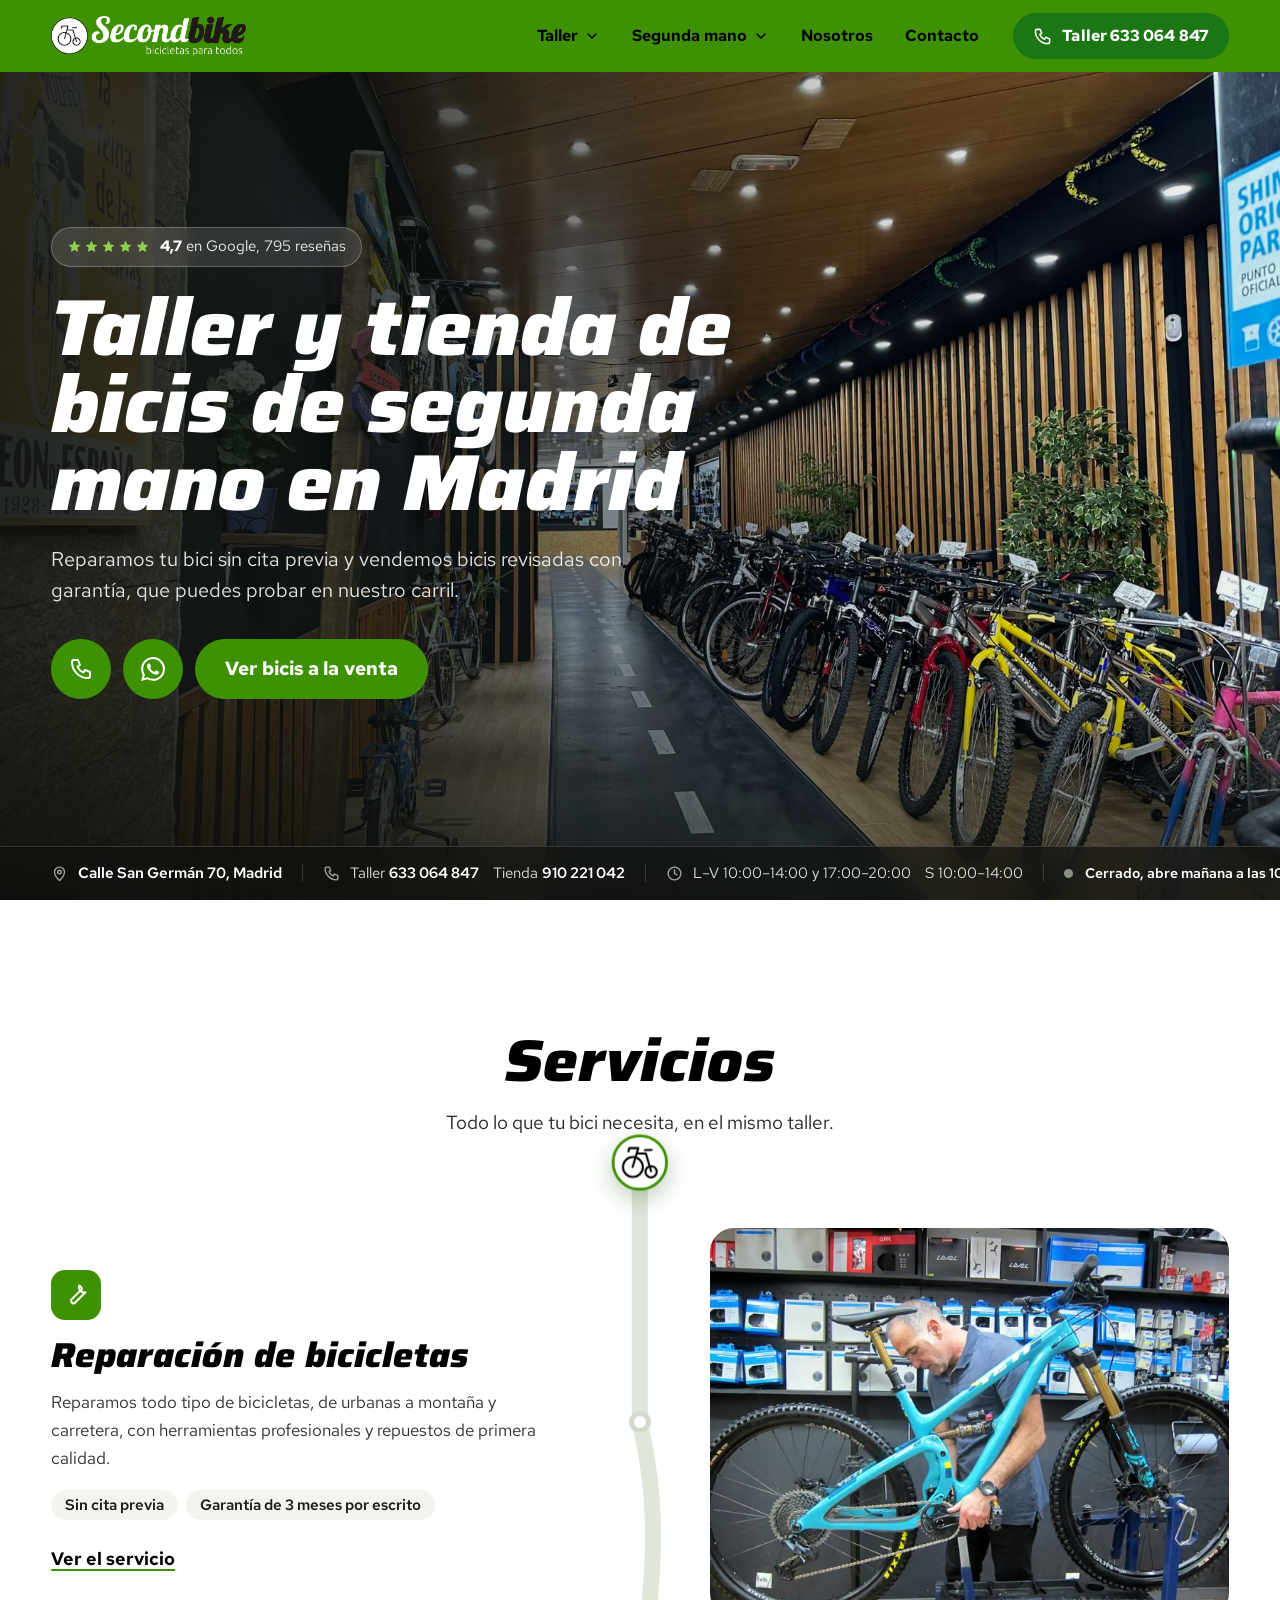
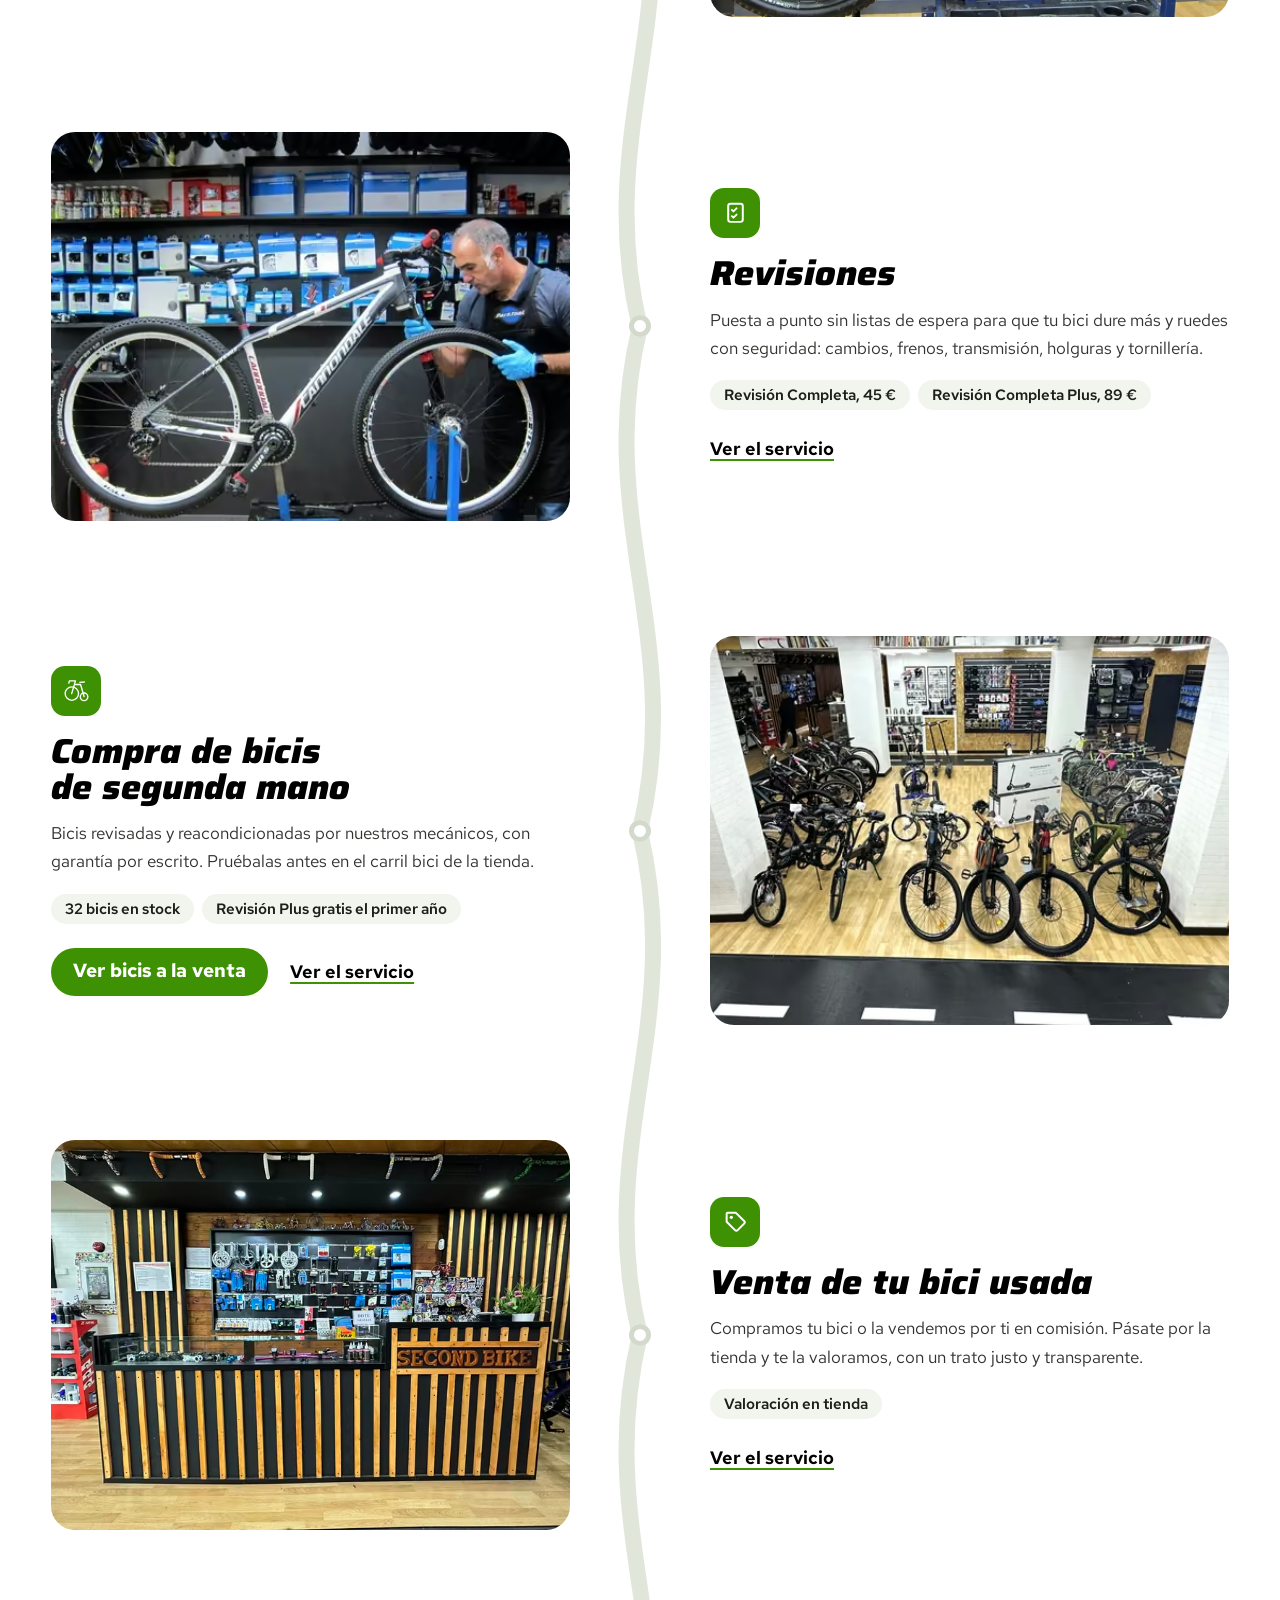
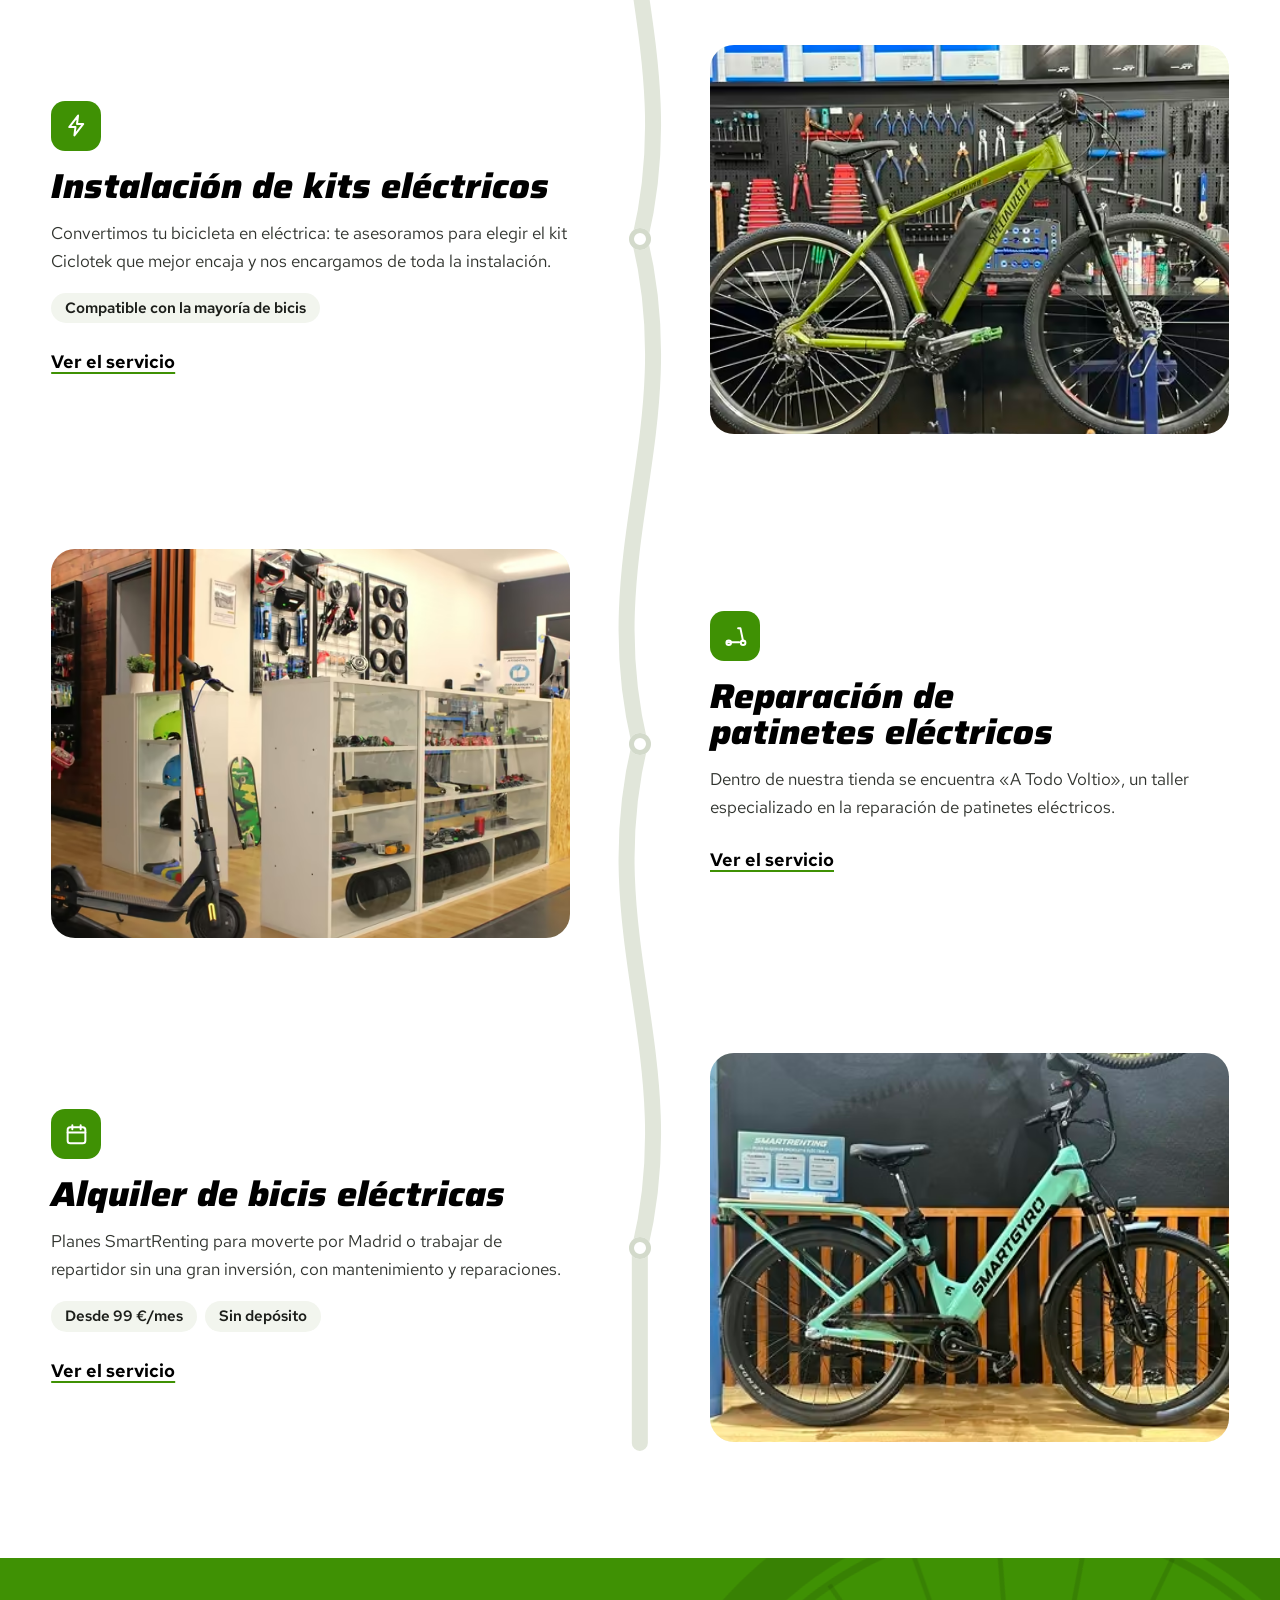
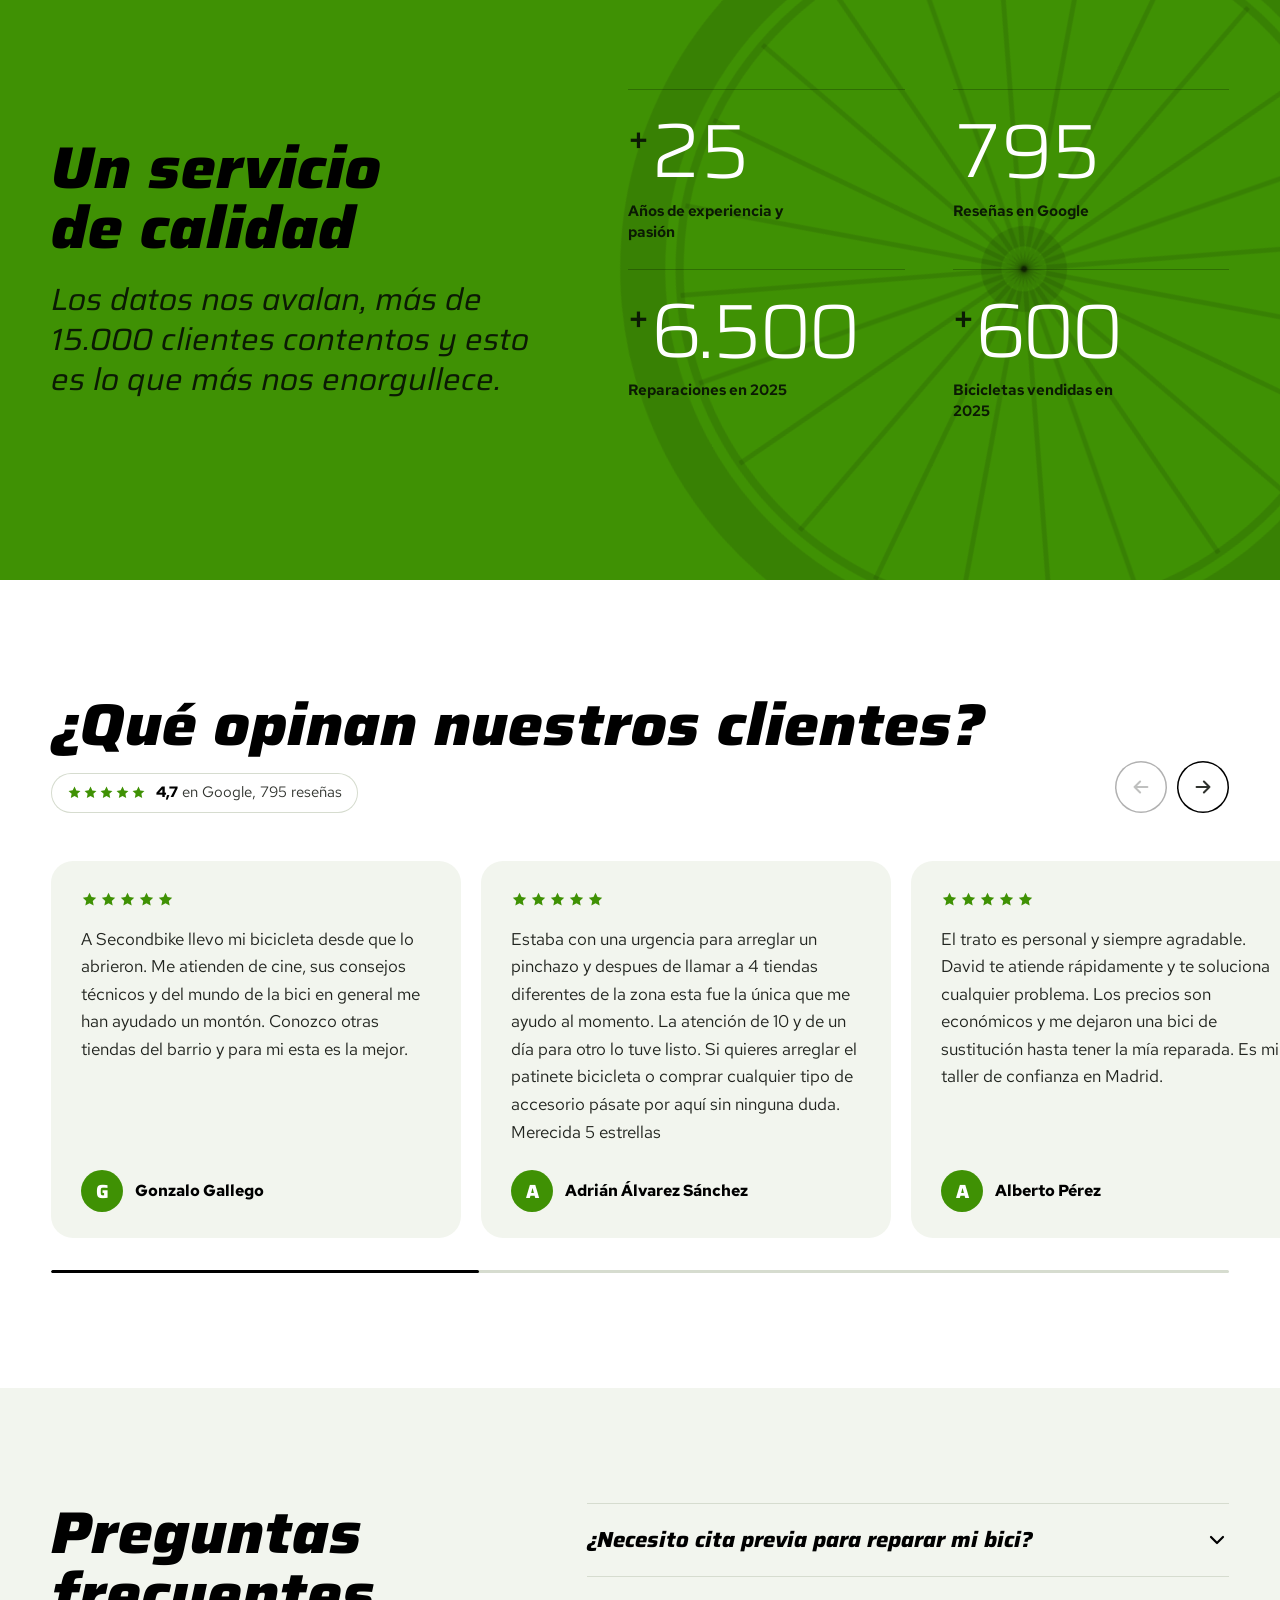
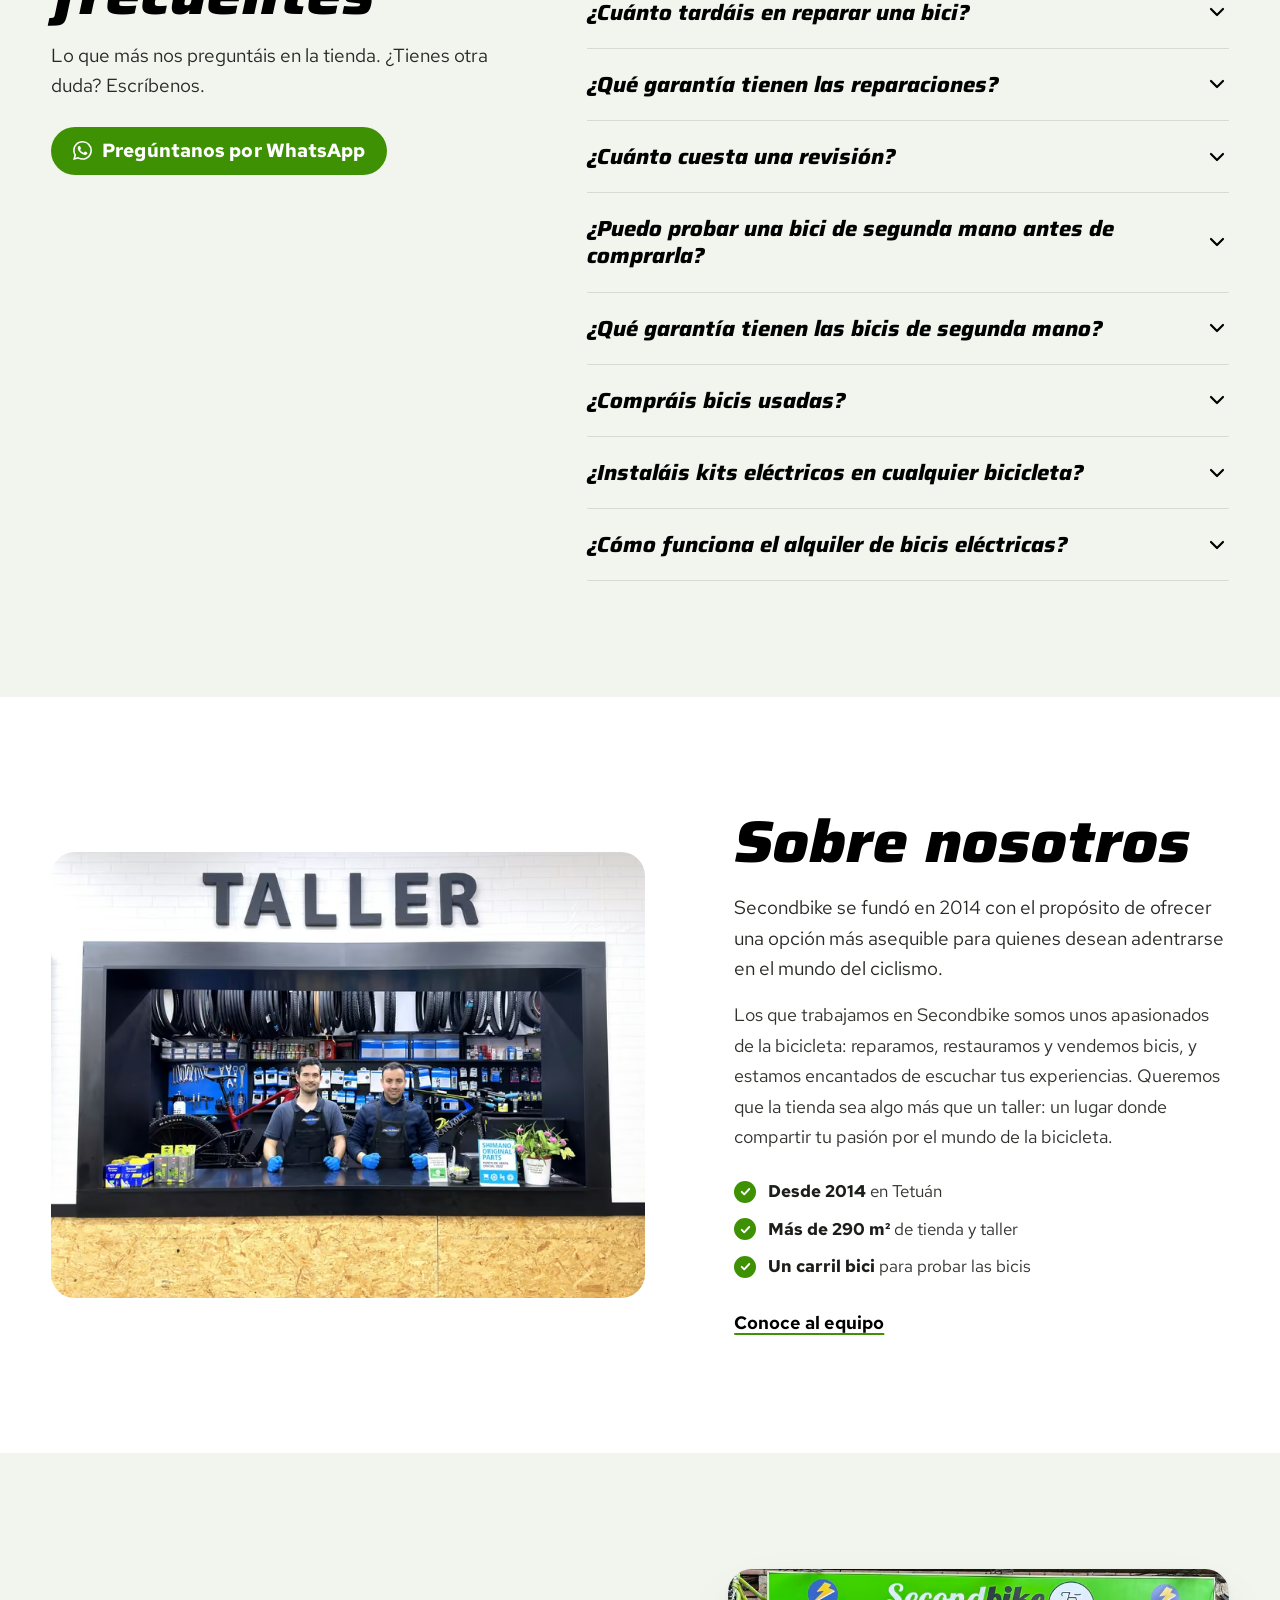
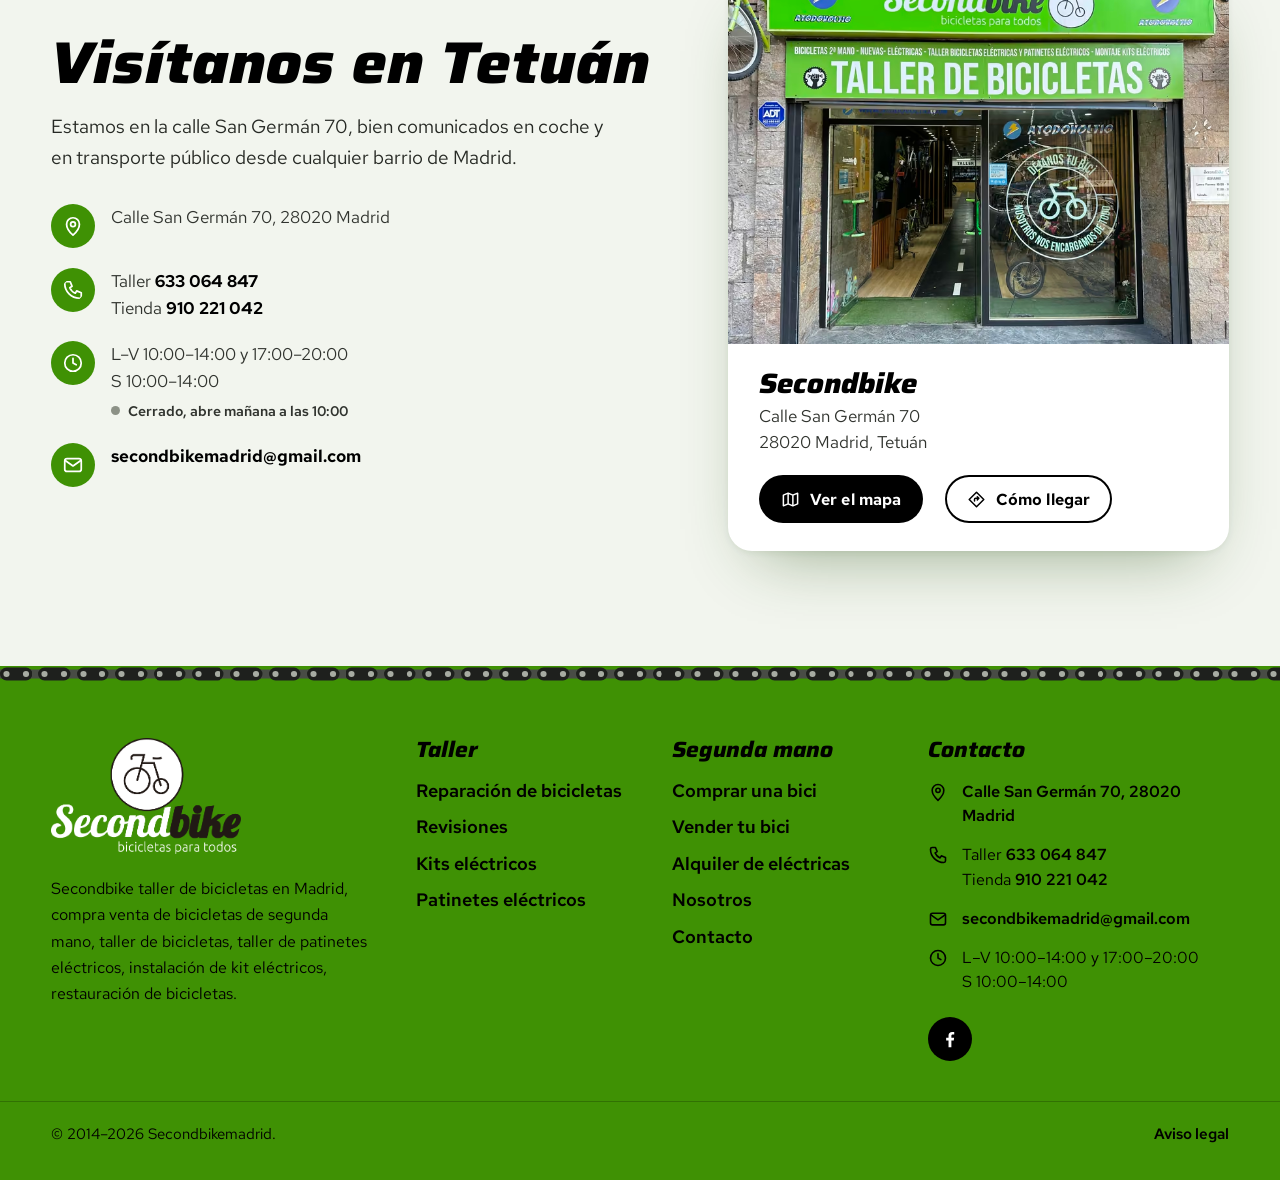
==== commit ac7a0989: "design: v3.1 — sin cadena bajo el menú y cabecera móvil alineada - Fuera la cadena animada bajo la c" ====
--- a/prototype/index.html
+++ b/prototype/index.html
@@ -179,8 +179,6 @@
       <button type="button" class="cab__menu" aria-expanded="false" aria-controls="menu-movil"><svg aria-hidden="true"><use href="#i-menu"/></svg><span>Menú</span></button>
     </div>
   </div>
-  <!-- La cadena: corre al hacer scroll -->
-  <div class="cadena" aria-hidden="true"></div>
 </header>
 
 <!-- Menú en móvil y tableta -->
--- a/prototype/assets/css/global.css
+++ b/prototype/assets/css/global.css
@@ -1,6 +1,6 @@
 /* =====================================================================
    SECONDBIKE — global.css · Dirección "Carril" (v2)
-   Sin líneas discontinuas. Dos recursos del taller: la cadena de la bici
+   Sin líneas discontinuas ni cadena bajo la cabecera. Recursos del taller: la cadena de la bici (solo sobre el pie),
    (bajo la cabecera, corre al hacer scroll; y sobre el pie) y la
    persiana metálica que se levanta en cada servicio. La carretera de los
    servicios es asfalto liso, con la bici del logo pedaleando.
@@ -83,7 +83,7 @@
   --margen:clamp(16px,4vw,56px);
   --sec:clamp(72px,9vw,136px);
   --cab-alto:72px;
-  --cadena-alto:12px;
+  --cadena-alto:0px;        /* sin cadena bajo la cabecera (v3.1) */
   --r-isla:24px;            /* las islas de madera redondeadas de su suelo */
   --r-tarjeta:16px;
   --r-pequeno:8px;
@@ -222,7 +222,7 @@
 .mega__pie{display:flex;align-items:center;justify-content:space-between;gap:12px;margin:6px 2px 2px;padding:12px 12px 4px;border-top:1px solid var(--linea);font-size:14px;color:var(--texto-suave)}
 
 .cab__acciones{display:flex;align-items:center;gap:10px;margin-left:auto}
-.nav + .cab__acciones{margin-left:0}
+@media (min-width:1000px){ .nav + .cab__acciones{margin-left:0} }
 .boton--cab{min-height:46px;padding:0 20px;font-size:16px;font-weight:700}
 .solo-ancho{display:none}
 .cab__menu{display:inline-flex;align-items:center;gap:8px;height:44px;padding:0 14px 0 12px;border-radius:var(--r-pill);font-size:15px;font-weight:650;box-shadow:inset 0 0 0 2px var(--negro);transition:transform var(--t-corto) var(--ease)}
@@ -244,12 +244,11 @@
 }
 @media (min-width:1180px){ .solo-ancho{display:inline} }
 
-/* La cadena: placas de acero y rodillos. Bajo la cabecera corre con el scroll (solo transform) */
-.cadena{position:relative;height:var(--cadena-alto);overflow:hidden;background:var(--verde)}
+/* La cadena: placas de acero y rodillos. Solo queda sobre el pie, fija */
+.cadena{position:relative;height:12px;overflow:hidden;background:var(--verde)}
 .cadena::before{
   content:'';position:absolute;top:0;bottom:0;left:-48px;right:0;
   background:url("data:image/svg+xml,%3Csvg xmlns='http://www.w3.org/2000/svg' width='24' height='10' viewBox='0 0 24 10'%3E%3Cg fill='%23484C45'%3E%3Crect x='12' y='2.2' width='20' height='5.6' rx='2.8'/%3E%3Crect x='-12' y='2.2' width='20' height='5.6' rx='2.8'/%3E%3C/g%3E%3Crect x='0' y='1' width='20' height='8' rx='4' fill='%231E201D'/%3E%3Cg fill='%23A7ACA2'%3E%3Ccircle cx='4' cy='5' r='1.9'/%3E%3Ccircle cx='16' cy='5' r='1.9'/%3E%3C/g%3E%3C/svg%3E") 0 50%/28.8px 12px repeat-x;
-  transform:translateX(var(--c,0px));will-change:transform;
 }
 /* ---------- Estado abierto / cerrado (se calcula con su horario) ---------- */
 .estado{align-items:center;gap:8px;margin:0;font-size:14px;font-weight:600;line-height:1.3;white-space:nowrap}
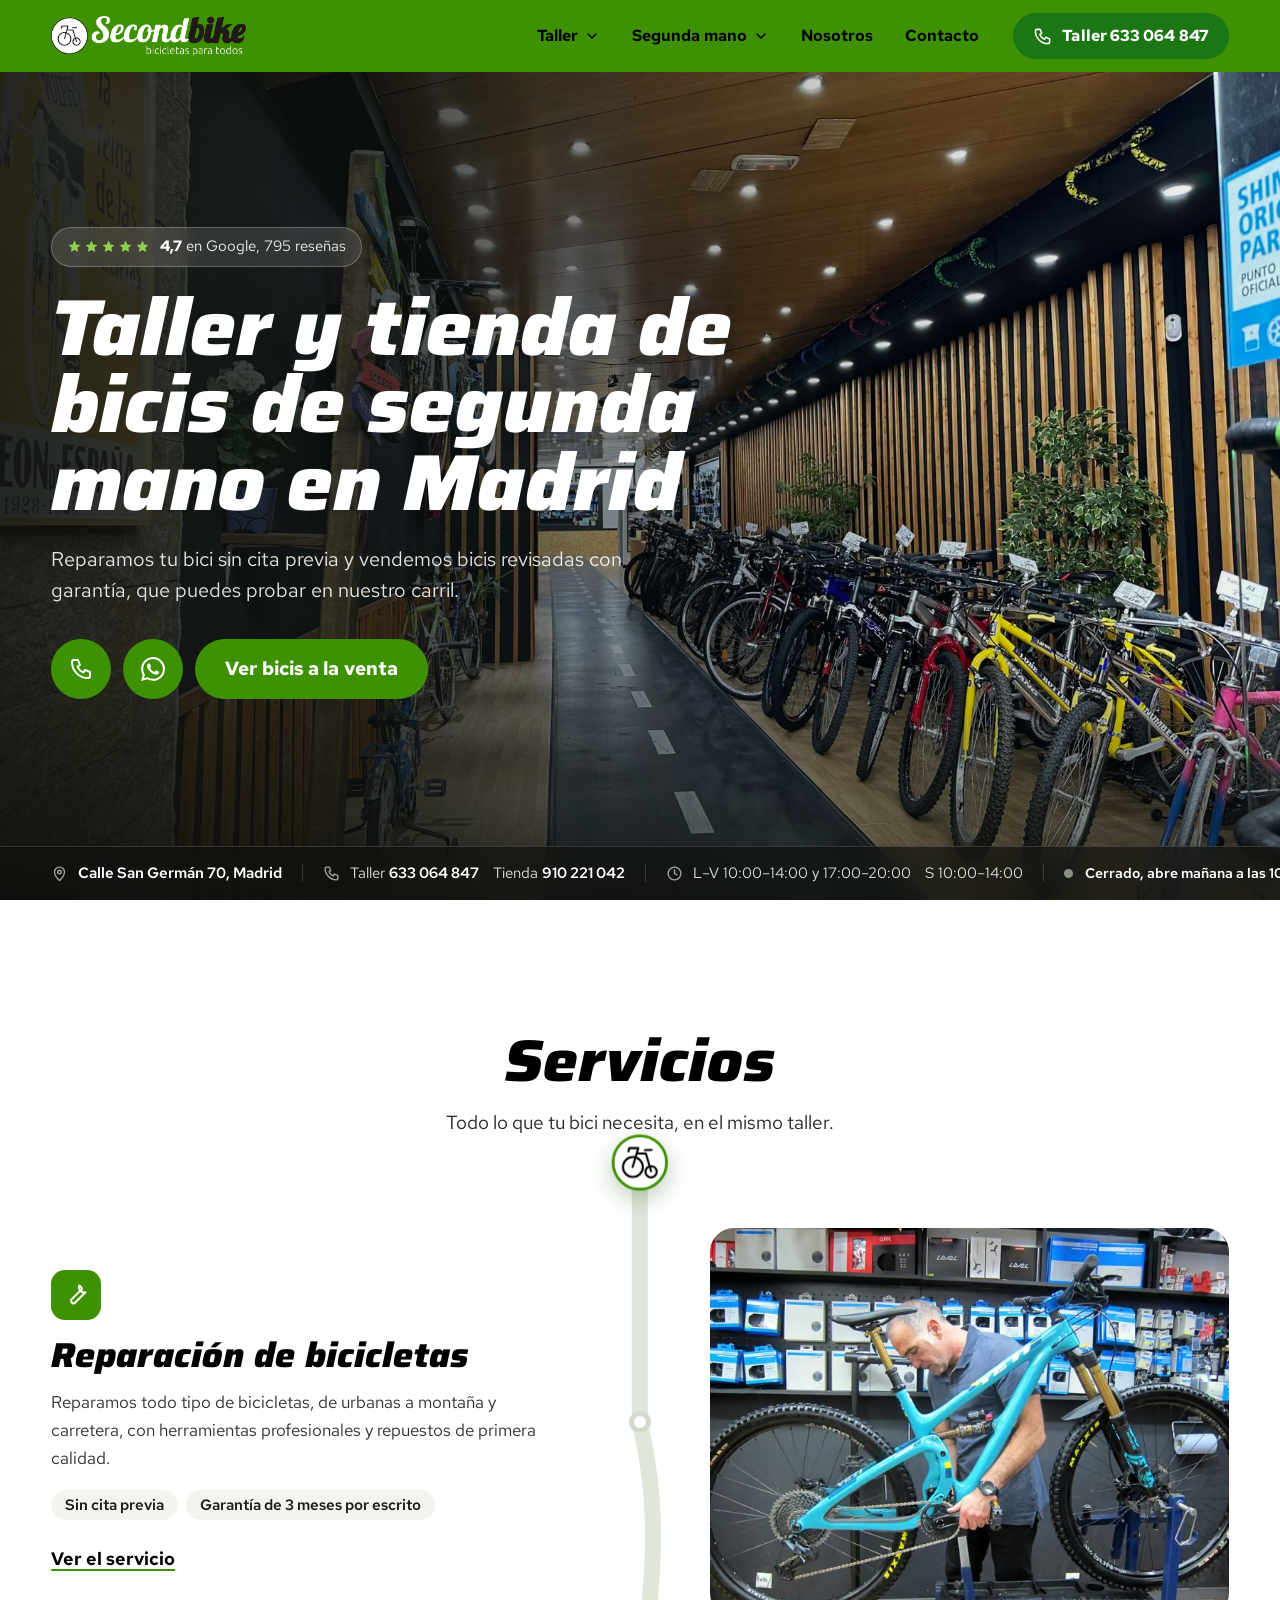
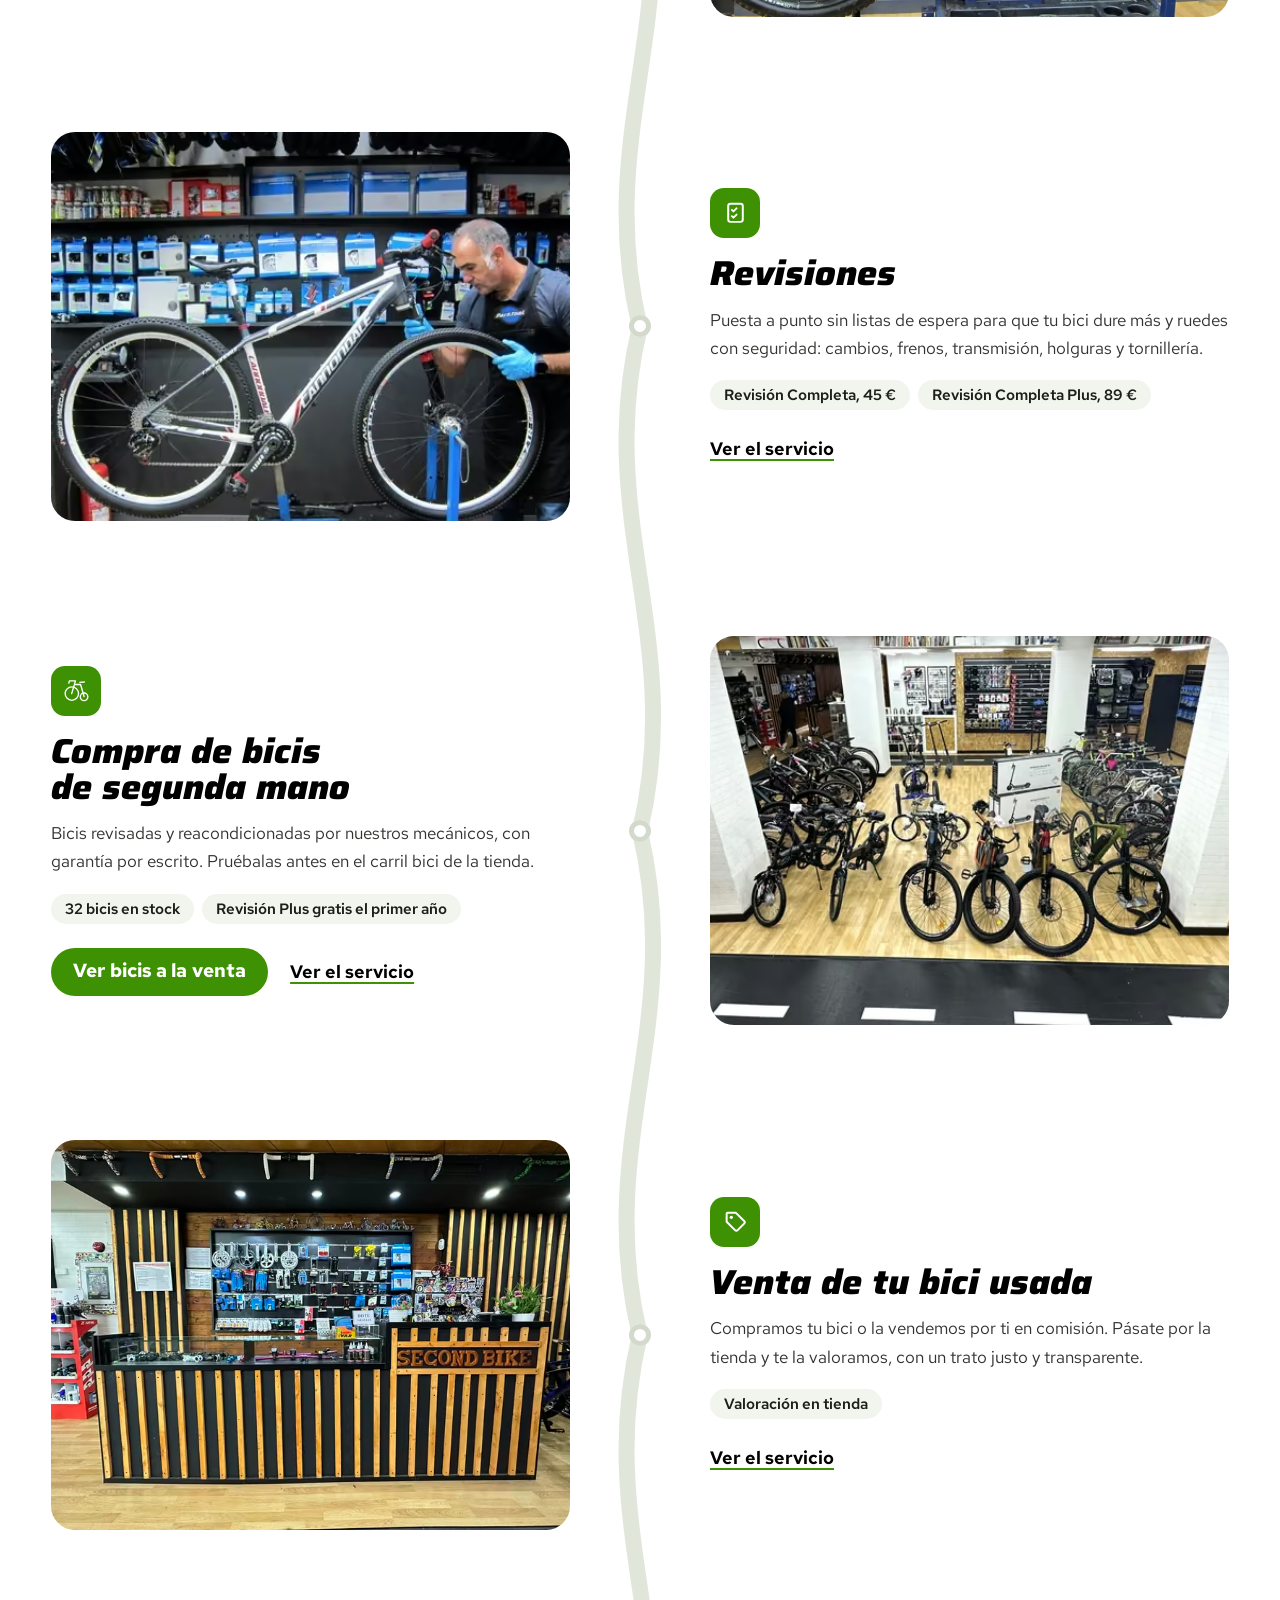
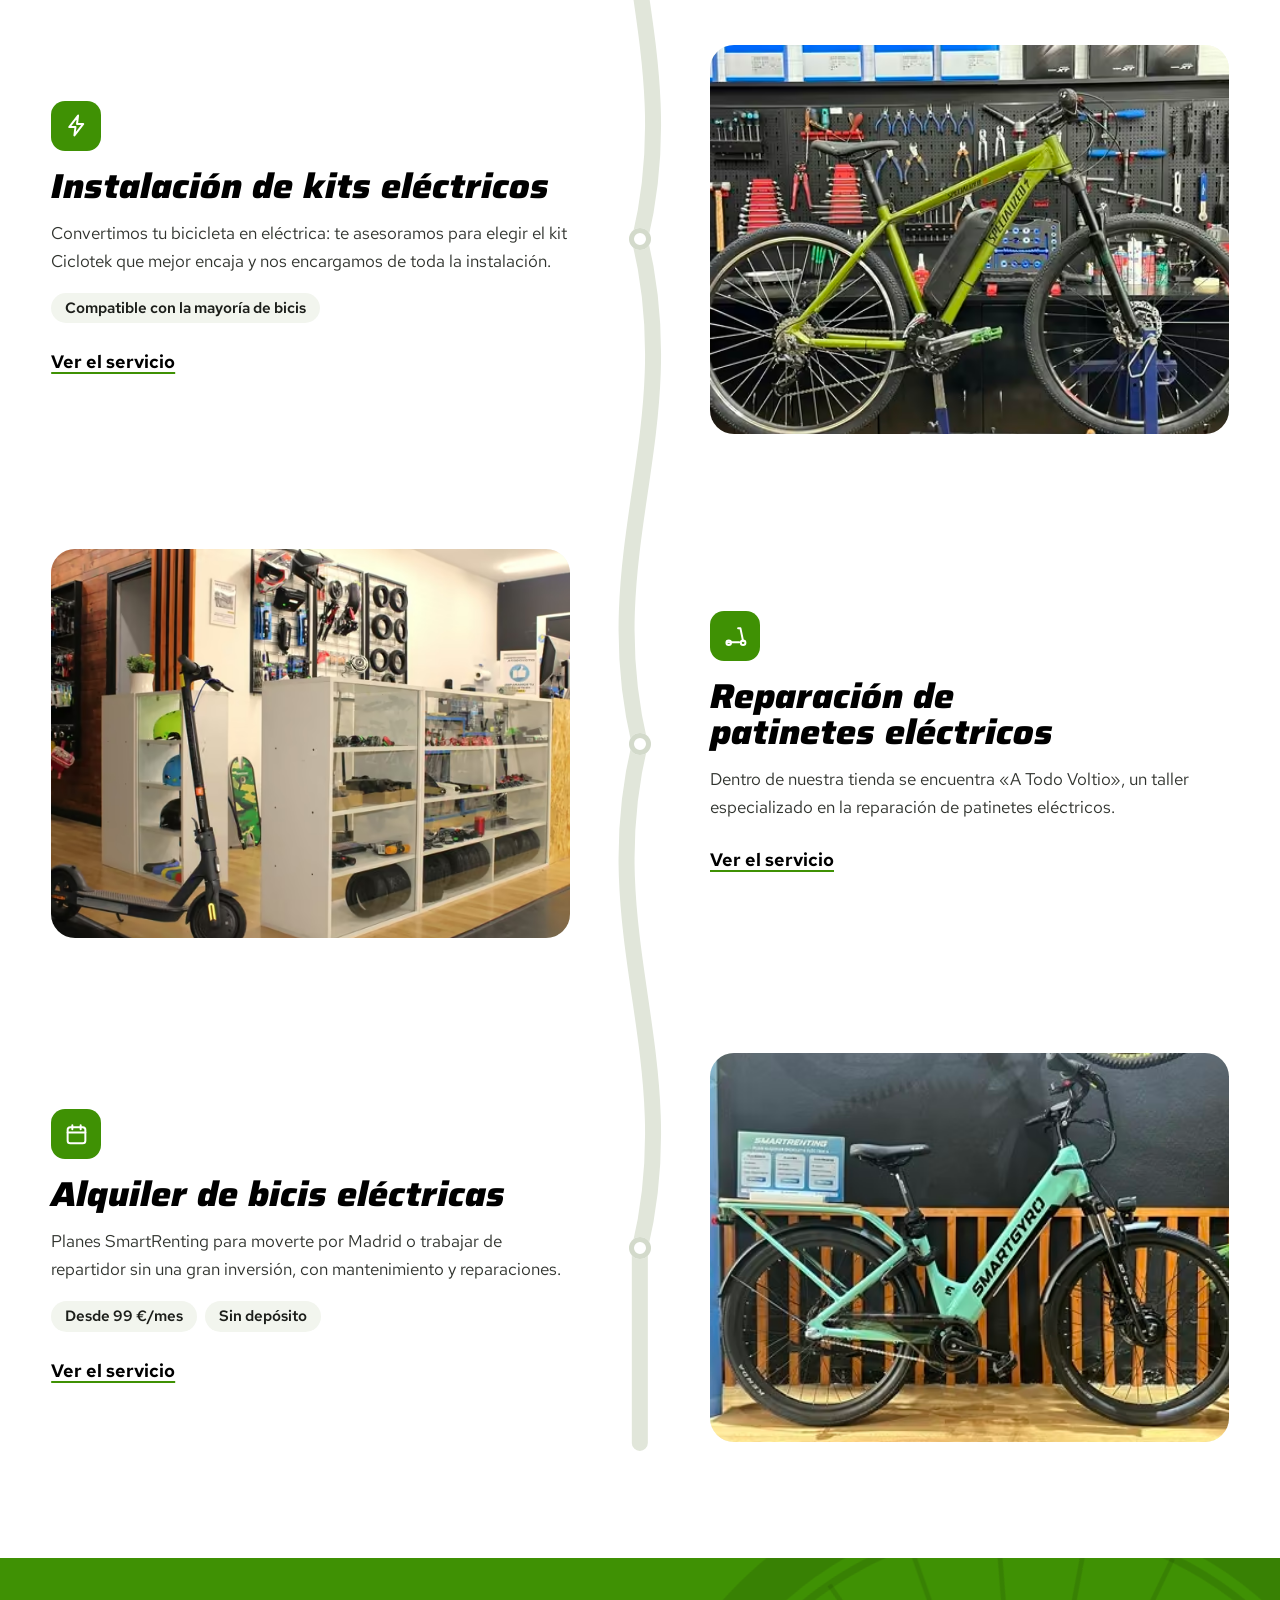
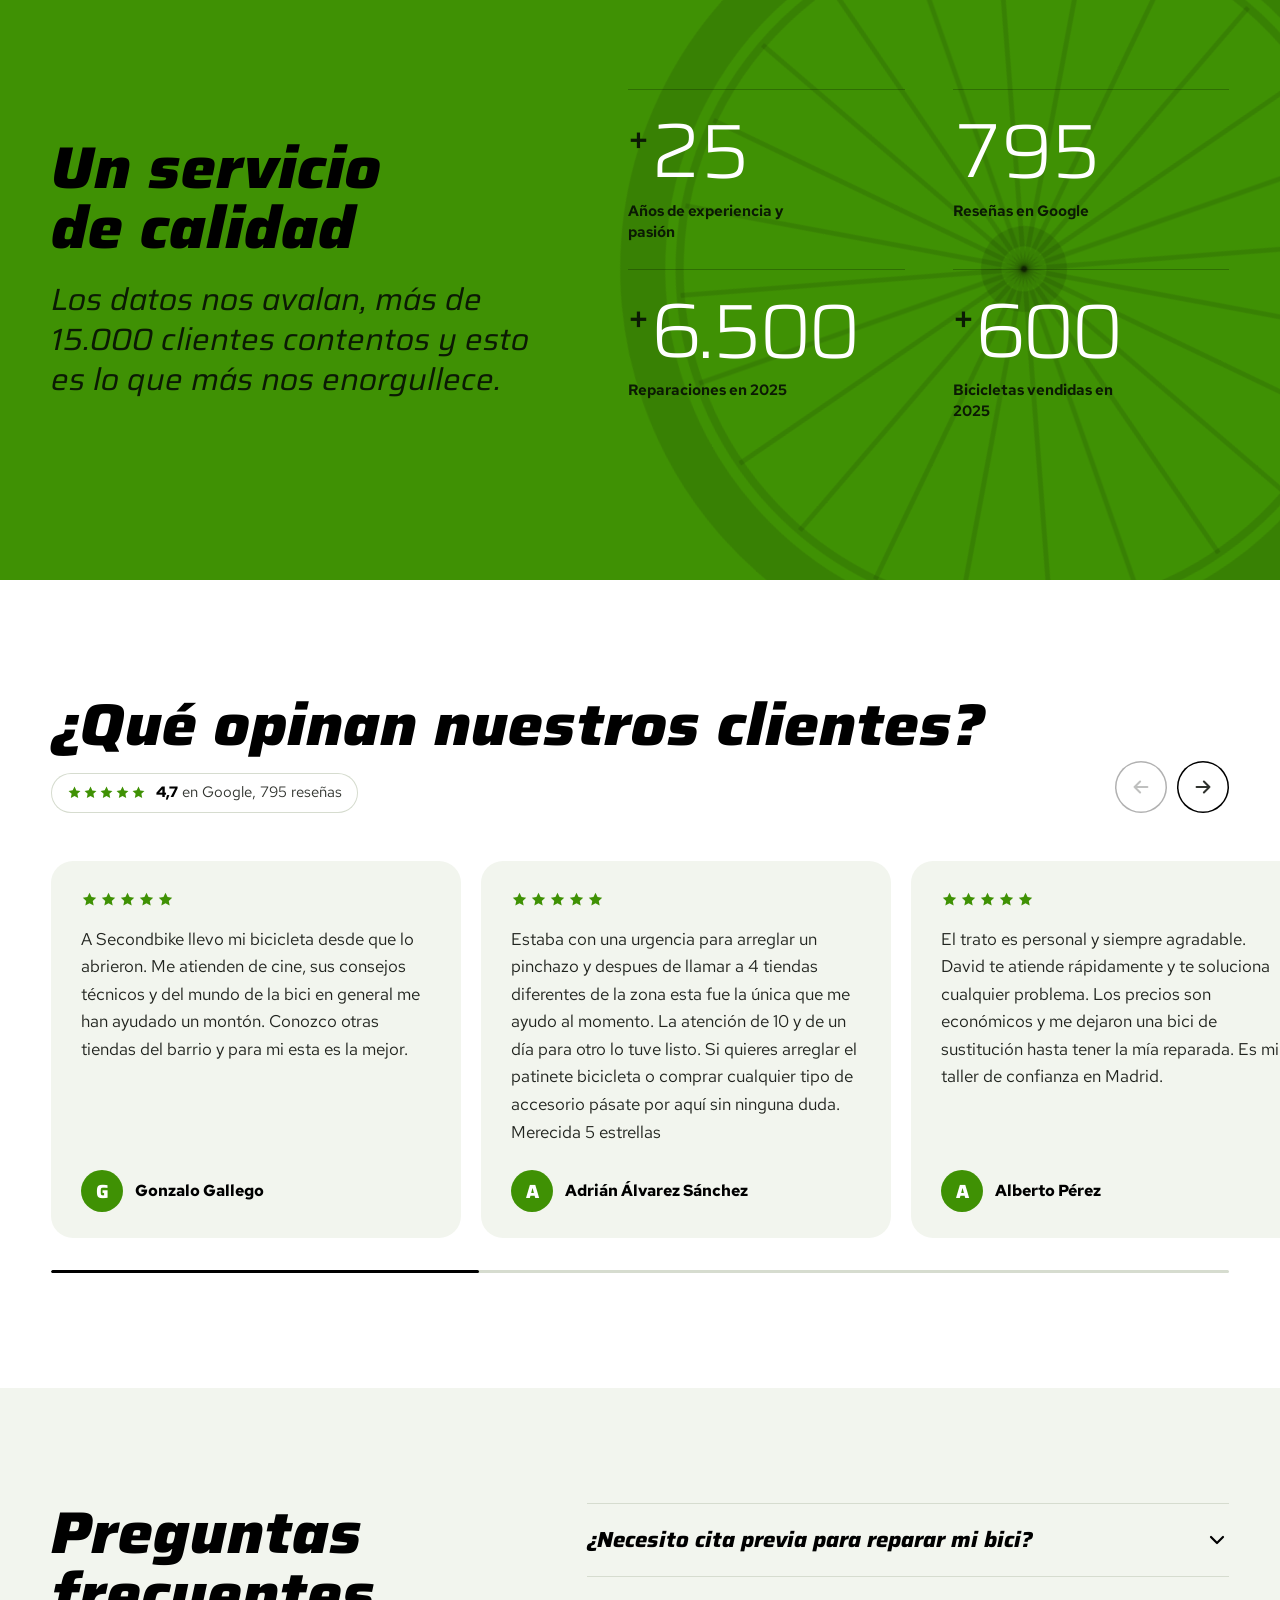
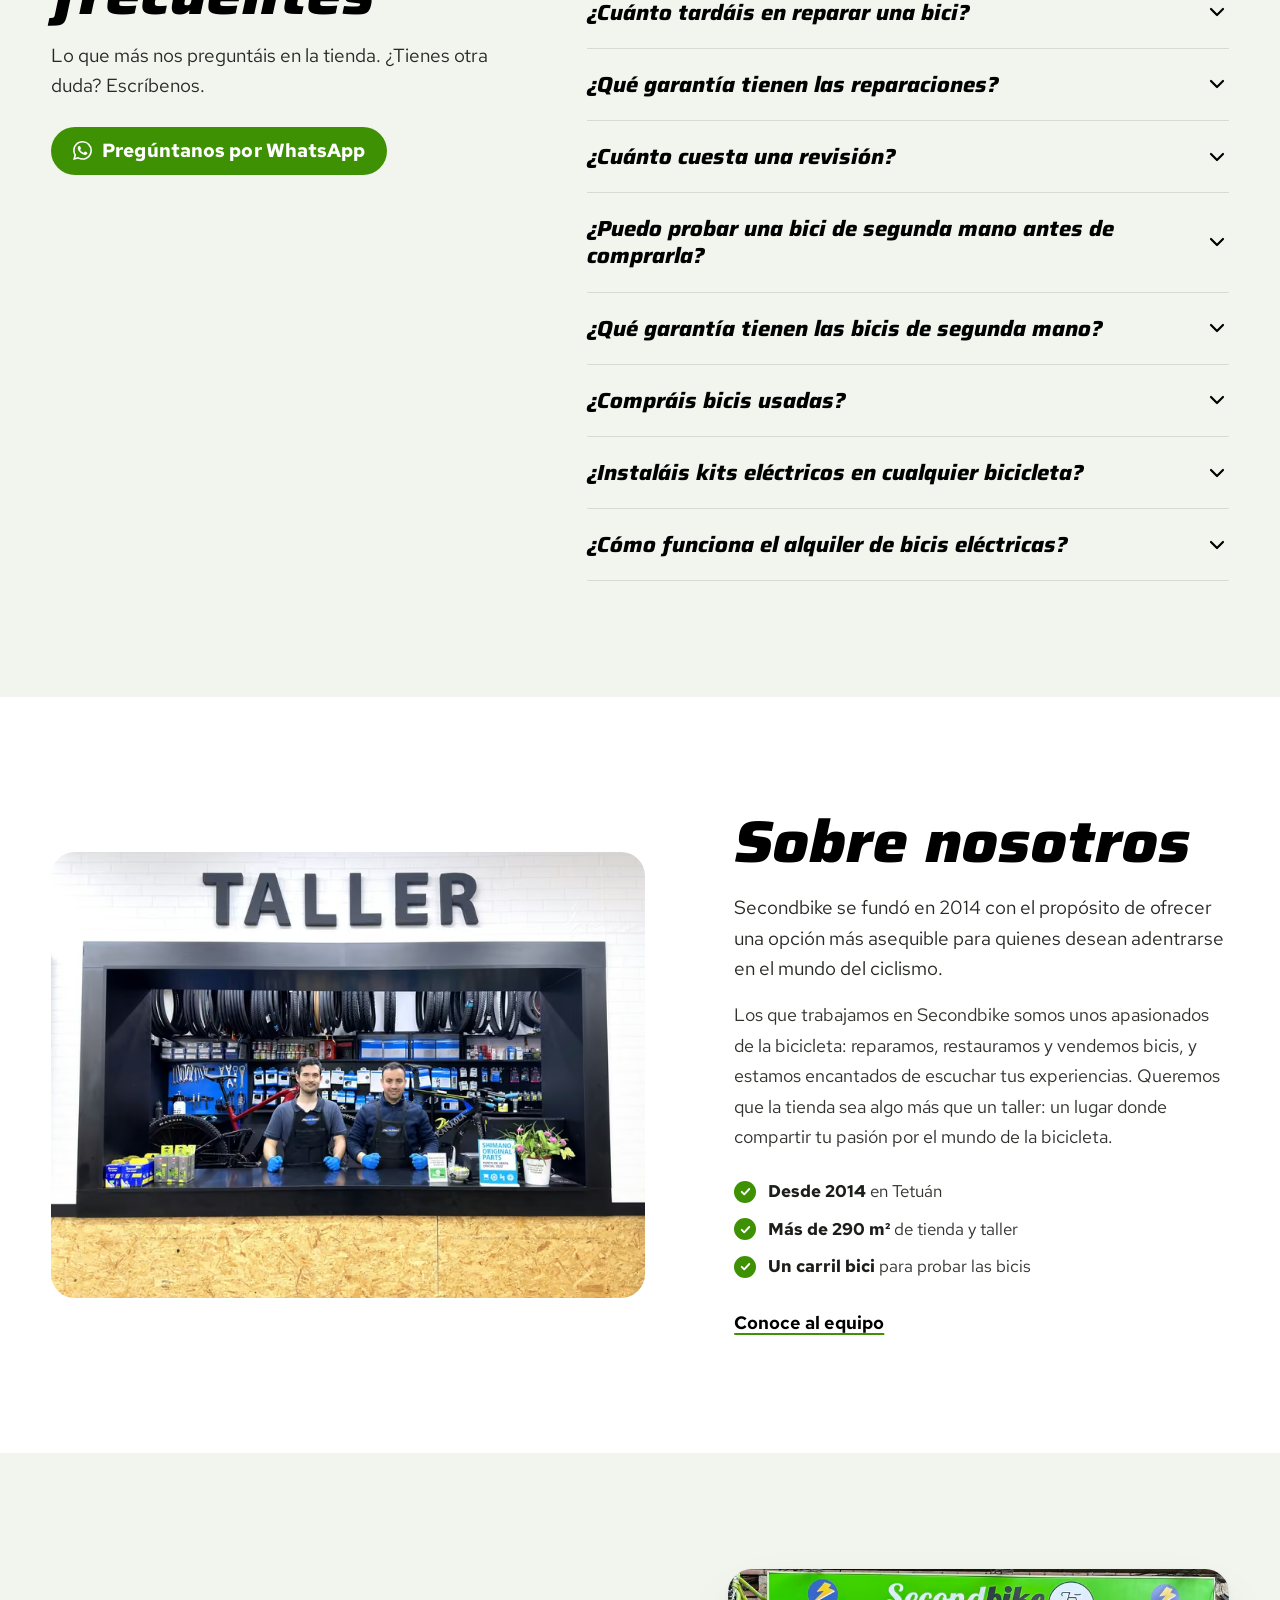
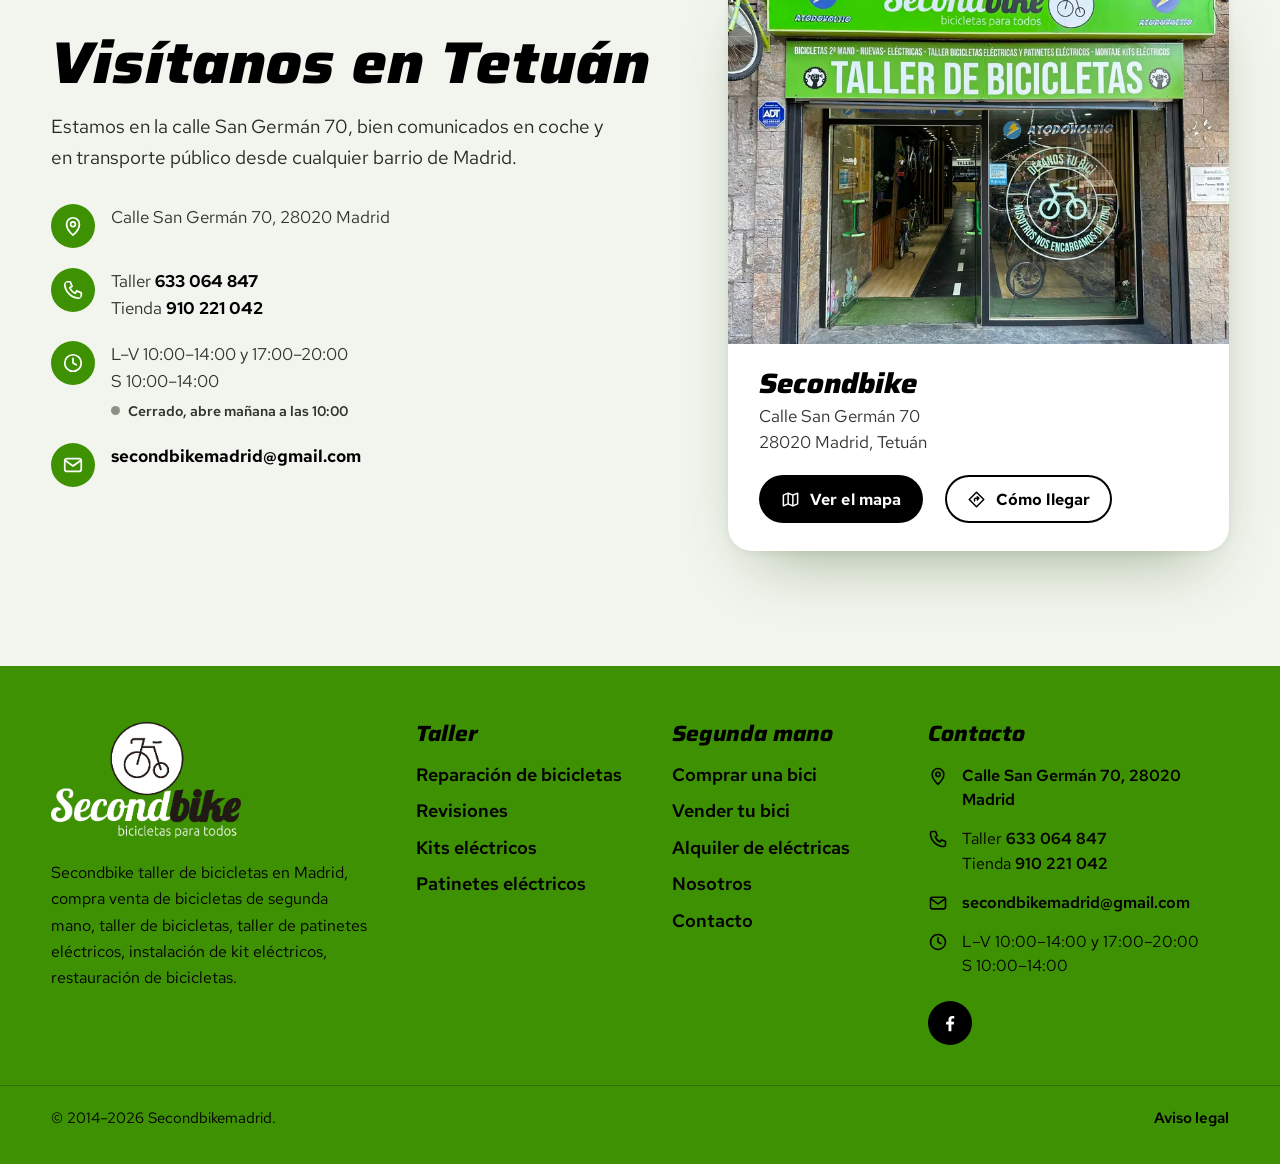
==== commit e96b27fb: "design: v3.2 — sin cadenas y cabecera sin efecto al hacer scroll - Fuera la cadena del pie. - La cab" ====
--- a/prototype/index.html
+++ b/prototype/index.html
@@ -16,8 +16,8 @@
 <link rel="preload" href="assets/fonts/red-hat-text.woff2" as="font" type="font/woff2" crossorigin>
 <link rel="preload" href="assets/img/hero-carril-tienda-1200.avif" as="image" type="image/avif" media="(min-width: 700px)">
 <link rel="preload" href="assets/img/hero-carril-tienda-768.avif" as="image" type="image/avif" media="(max-width: 699px)">
-<link rel="stylesheet" href="assets/css/global.css">
-<link rel="stylesheet" href="assets/css/home.css">
+<link rel="stylesheet" href="assets/css/global.css?v=3.2">
+<link rel="stylesheet" href="assets/css/home.css?v=3.2">
 <link rel="icon" href="data:image/svg+xml,<svg xmlns='http://www.w3.org/2000/svg' viewBox='0 0 32 32'><circle cx='16' cy='16' r='15' fill='%233F9104'/><circle cx='16' cy='16' r='12.2' fill='white'/><g fill='none' stroke='black' stroke-width='1.6' stroke-linecap='round' stroke-linejoin='round'><circle cx='12.6' cy='19.2' r='4.6'/><circle cx='21.2' cy='21.4' r='2.6'/><path d='M10.4 12.1 10.9 10.5H15.1L12.6 19.2M14.4 13.1H18.6L21.2 21.4M18.2 11.4c1-.3 2.1.2 3.2-.2'/></g></svg>">
 <script type="application/ld+json">
 {
@@ -523,7 +523,6 @@
 
 <!-- ============================ PIE ============================ -->
 <footer class="pie">
-  <div class="cadena cadena--pie" aria-hidden="true"></div>
   <div class="env pie__rejilla">
     <div class="pie__marca">
       <img src="assets/img/logo-secondbike.png" width="515" height="313" alt="Secondbike, bicicletas para todos" loading="lazy">
@@ -566,6 +565,6 @@
 <!-- WhatsApp flotante en escritorio -->
 <a class="wa-flotante" href="https://wa.me/34633064847" target="_blank" rel="noopener" data-wa><svg aria-hidden="true"><use href="#i-wa"/></svg><span>¿Hola, en qué podemos ayudarte?</span></a>
 
-<script src="assets/js/main.js" defer></script>
+<script src="assets/js/main.js?v=3.2" defer></script>
 </body>
 </html>
--- a/prototype/assets/css/global.css
+++ b/prototype/assets/css/global.css
@@ -1,10 +1,11 @@
 /* =====================================================================
-   SECONDBIKE — global.css · Dirección "Carril" (v2)
-   Sin líneas discontinuas ni cadena bajo la cabecera. Recursos del taller: la cadena de la bici (solo sobre el pie),
-   (bajo la cabecera, corre al hacer scroll; y sobre el pie) y la
-   persiana metálica que se levanta en cada servicio. La carretera de los
-   servicios es asfalto liso, con la bici del logo pedaleando.
-   Colores: los suyos. Verde de su cabecera, negro de sus botones, blanco.
+   SECONDBIKE — global.css · Dirección "Carril" (v3.2)
+   Cabecera fija en el verde de su menú, siempre del mismo alto y sin
+   efectos al hacer scroll. Sin líneas discontinuas ni cadenas: el único
+   recurso del taller es la carretera de los servicios, por la que baja la
+   rueda del logo.
+   Colores: los suyos. Verde de su menú (#3F9104), su verde activo
+   (#1B7613), negro de sus botones y blanco.
    ===================================================================== */
 
 /* ---------- Fuentes autoalojadas (subconjunto latino, variables) ---------- */
@@ -51,7 +52,7 @@
   --negro:#000000;          /* su primario: botones */
   --blanco:#FFFFFF;
 
-  /* El taller: asfalto del carril y acero de la cadena */
+  /* El taller: asfalto del carril */
   --asfalto:#262825;
   --acero:#A7ACA2;
 
@@ -185,8 +186,6 @@
 
 /* ---------- Cabecera: su verde, texto negro como el "bike" del logo ---------- */
 .cab{position:sticky;top:0;z-index:50;background:var(--verde);color:var(--negro)}
-.cab::after{content:'';position:absolute;inset:auto 0 calc(-1 * var(--cadena-alto) - 18px) 0;height:18px;background:linear-gradient(rgba(30,74,11,.12),rgba(30,74,11,0));opacity:0;transition:opacity var(--t-corto) var(--ease);pointer-events:none}
-.cab[data-scroll="si"]::after{opacity:1}
 .cab__fila{height:var(--cab-alto);display:flex;align-items:center;gap:24px}
 .logo{flex:none;display:block;border-radius:6px}
 .logo img{height:40px;width:auto}
@@ -244,12 +243,6 @@
 }
 @media (min-width:1180px){ .solo-ancho{display:inline} }
 
-/* La cadena: placas de acero y rodillos. Solo queda sobre el pie, fija */
-.cadena{position:relative;height:12px;overflow:hidden;background:var(--verde)}
-.cadena::before{
-  content:'';position:absolute;top:0;bottom:0;left:-48px;right:0;
-  background:url("data:image/svg+xml,%3Csvg xmlns='http://www.w3.org/2000/svg' width='24' height='10' viewBox='0 0 24 10'%3E%3Cg fill='%23484C45'%3E%3Crect x='12' y='2.2' width='20' height='5.6' rx='2.8'/%3E%3Crect x='-12' y='2.2' width='20' height='5.6' rx='2.8'/%3E%3C/g%3E%3Crect x='0' y='1' width='20' height='8' rx='4' fill='%231E201D'/%3E%3Cg fill='%23A7ACA2'%3E%3Ccircle cx='4' cy='5' r='1.9'/%3E%3Ccircle cx='16' cy='5' r='1.9'/%3E%3C/g%3E%3C/svg%3E") 0 50%/28.8px 12px repeat-x;
-}
 /* ---------- Estado abierto / cerrado (se calcula con su horario) ---------- */
 .estado{align-items:center;gap:8px;margin:0;font-size:14px;font-weight:600;line-height:1.3;white-space:nowrap}
 .estado__punto{width:9px;height:9px;border-radius:50%;background:#8C9186;flex:none}
@@ -278,8 +271,6 @@
 
 /* ---------- Pie ---------- */
 .pie{background:var(--verde);color:var(--negro);padding-bottom:calc(24px + env(safe-area-inset-bottom))}
-.cadena--pie{height:16px;background:var(--verde)}
-.cadena--pie::before{left:0;background-size:38.4px 16px;transform:none}
 .pie__rejilla{display:grid;gap:40px;padding-block:56px 40px}
 .pie__marca img{width:190px;margin-bottom:22px}
 .pie__marca p{max-width:46ch;font-size:16px;line-height:1.65}
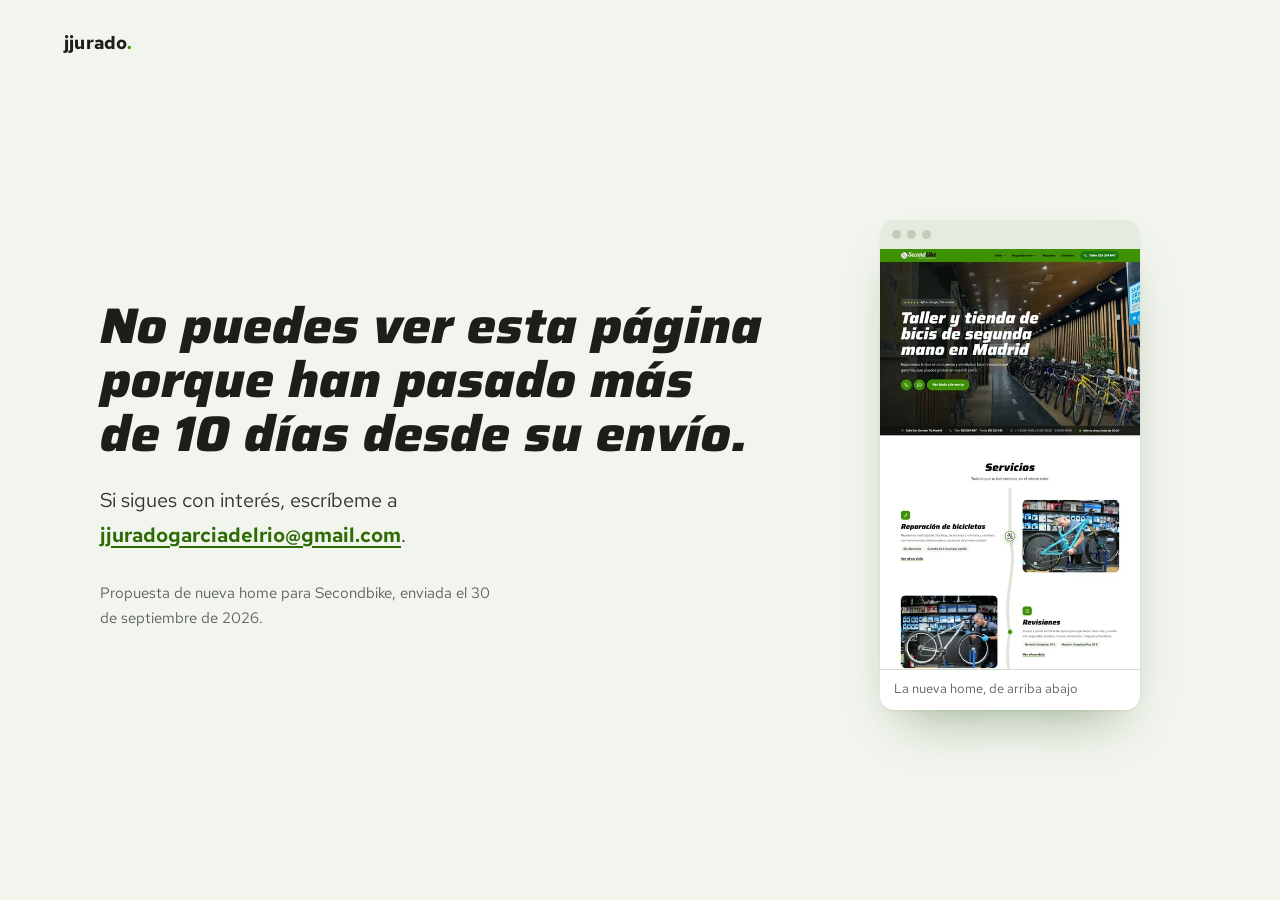
==== commit 2f962201: "feat: la propuesta caduca a los 10 días Desde el 10-oct-2026 a las 00:00 (hora de Madrid) la home en" ====
--- a/prototype/index.html
+++ b/prototype/index.html
@@ -2,7 +2,13 @@
 <html lang="es">
 <head>
 <meta charset="UTF-8">
-<script>document.documentElement.classList.add('js')</script>
+<script>
+/* Propuesta visible 10 días: del 30-sep al 9-oct-2026 (hora de Madrid).
+   Desde el sábado 10-oct-2026 a las 00:00 (22:00 UTC del 9-oct) se envía a la página de caducidad.
+   Para enseñarla después, añadir ?acceso=jj a la dirección. */
+(function(){if(Date.now()>=Date.UTC(2026,9,9,22)&&!/[?&]acceso=jj\b/.test(location.search))location.replace('caducada.html')})();
+document.documentElement.classList.add('js');
+</script>
 <meta name="viewport" content="width=device-width, initial-scale=1">
 <title>Secondbike | Taller y tienda de bicicletas de segunda mano en Madrid</title>
 <meta name="description" content="Taller y tienda de bicicletas de segunda mano en Madrid. Taller de reparación y mantenimiento de bicis. 633 064 847. Calle San Germán 70, Madrid.">
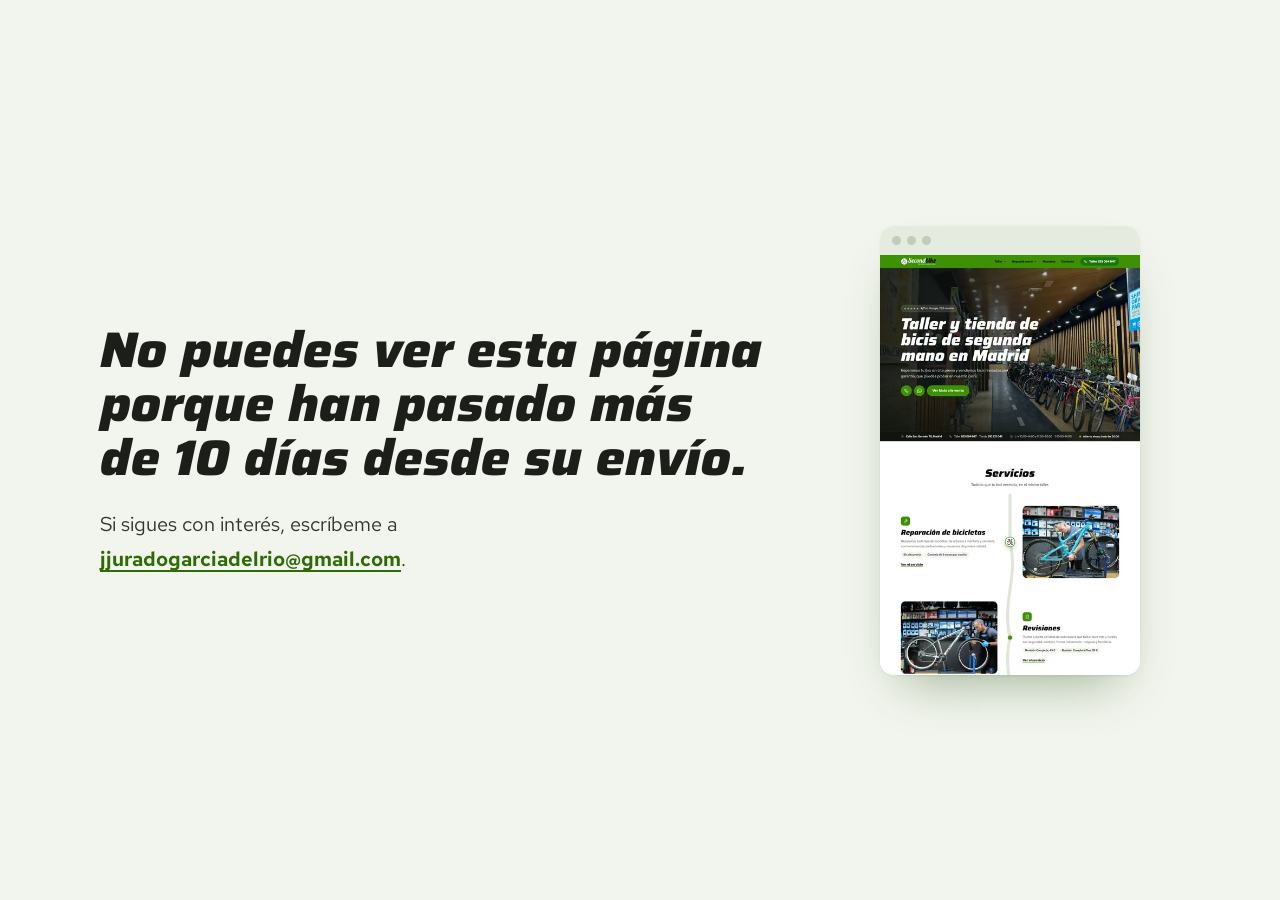
==== commit 040b56aa: "fix: la propuesta caduca desde su envío real (1-oct → visible hasta el 10-oct) Se envió el 1-oct-202" ====
--- a/prototype/index.html
+++ b/prototype/index.html
@@ -3,10 +3,10 @@
 <head>
 <meta charset="UTF-8">
 <script>
-/* Propuesta visible 10 días: del 30-sep al 9-oct-2026 (hora de Madrid).
-   Desde el sábado 10-oct-2026 a las 00:00 (22:00 UTC del 9-oct) se envía a la página de caducidad.
+/* Propuesta visible 10 días desde su envío, el 1-oct-2026 (el día de envío cuenta): hasta el 10-oct-2026 a las 23:59 de Madrid.
+   Desde el domingo 11-oct-2026 a las 00:00 (22:00 UTC del 10-oct) se envía a la página de caducidad.
    Para enseñarla después, añadir ?acceso=jj a la dirección. */
-(function(){if(Date.now()>=Date.UTC(2026,9,9,22)&&!/[?&]acceso=jj\b/.test(location.search))location.replace('caducada.html')})();
+(function(){if(Date.now()>=Date.UTC(2026,9,10,22)&&!/[?&]acceso=jj\b/.test(location.search))location.replace('caducada.html')})();
 document.documentElement.classList.add('js');
 </script>
 <meta name="viewport" content="width=device-width, initial-scale=1">
